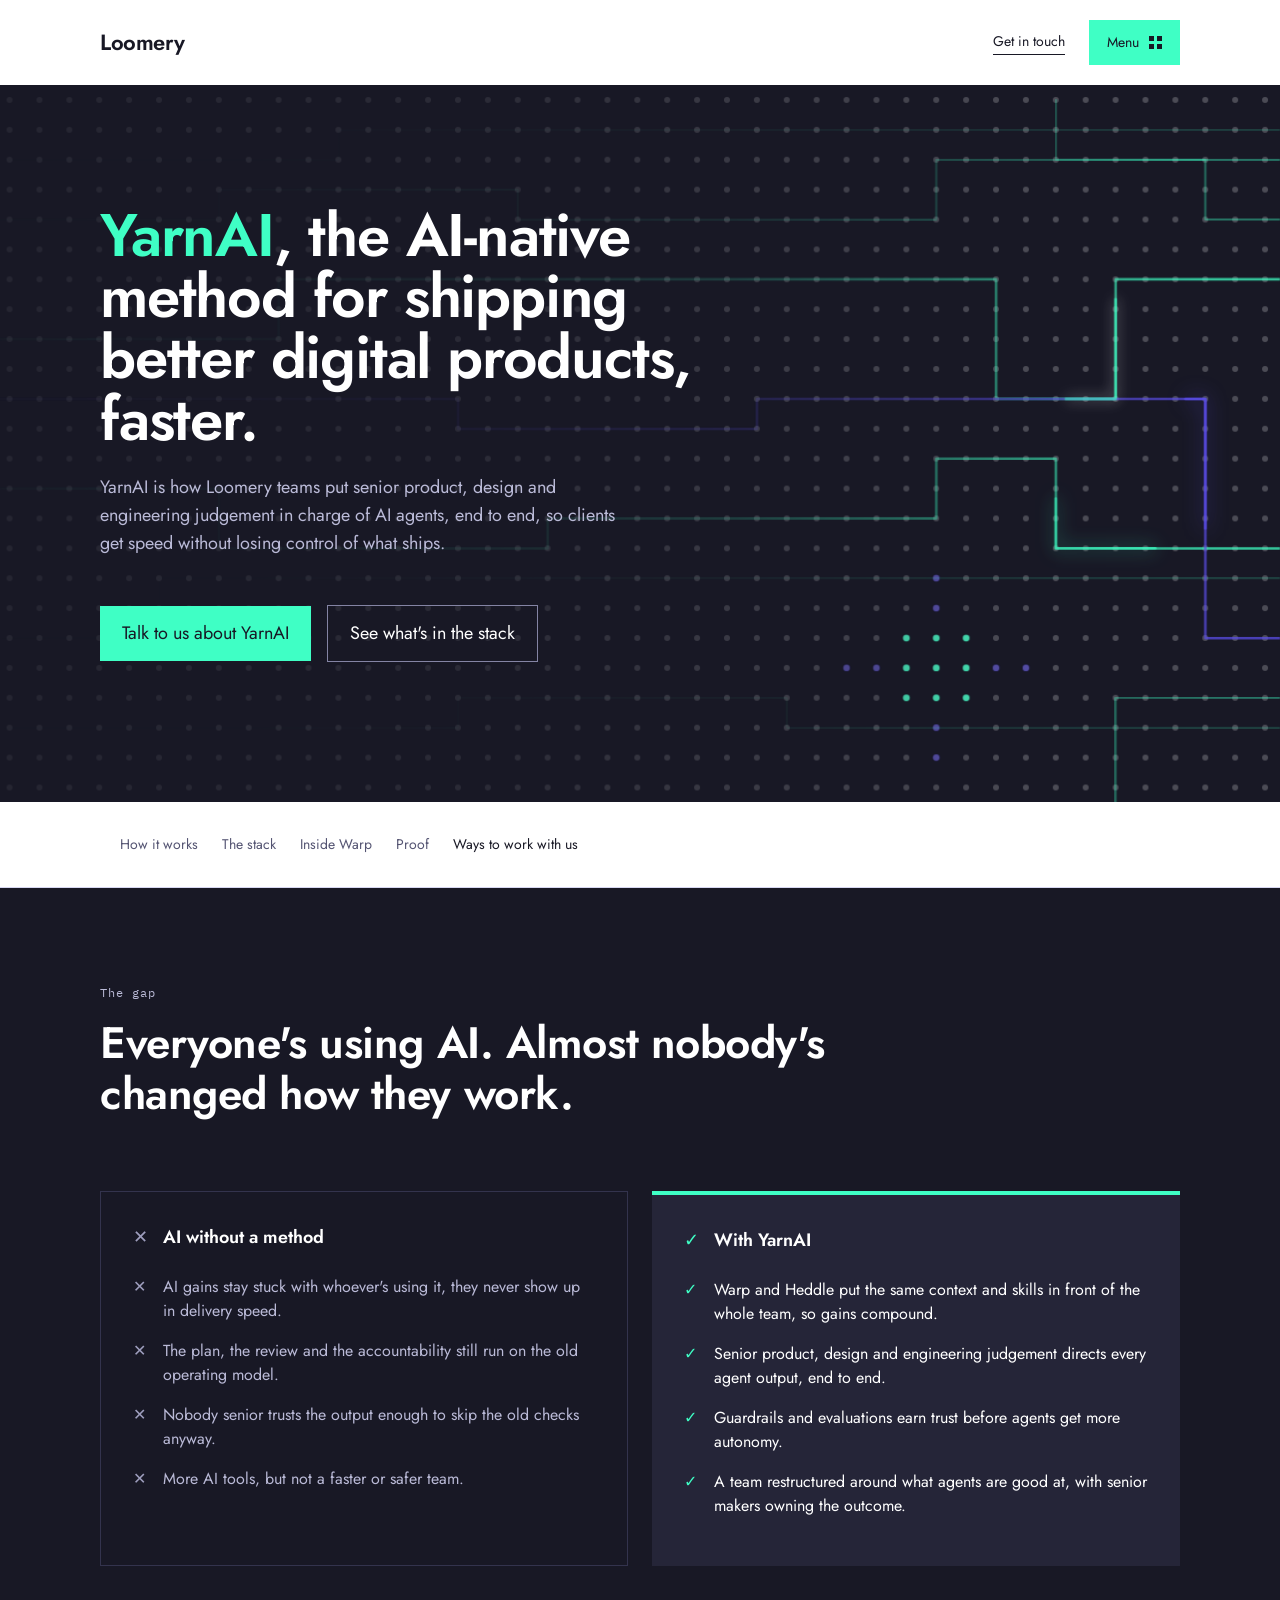
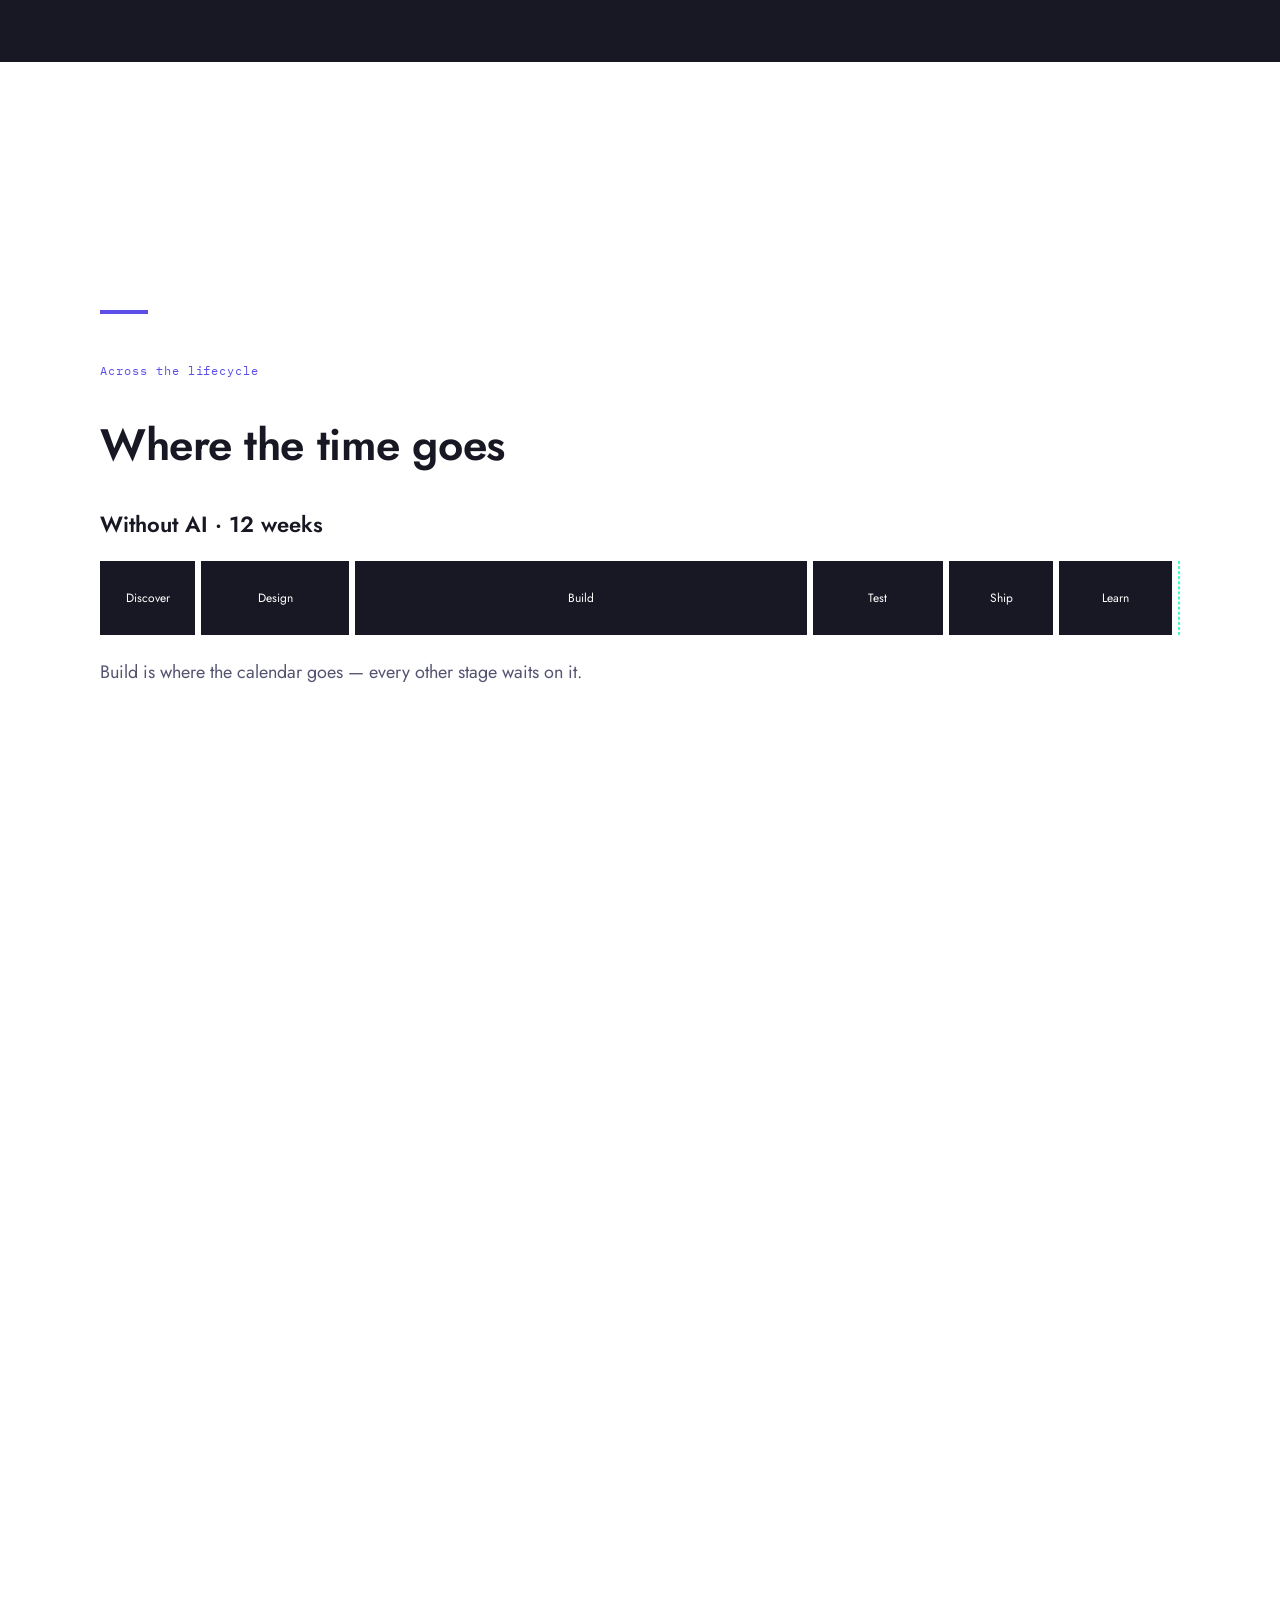
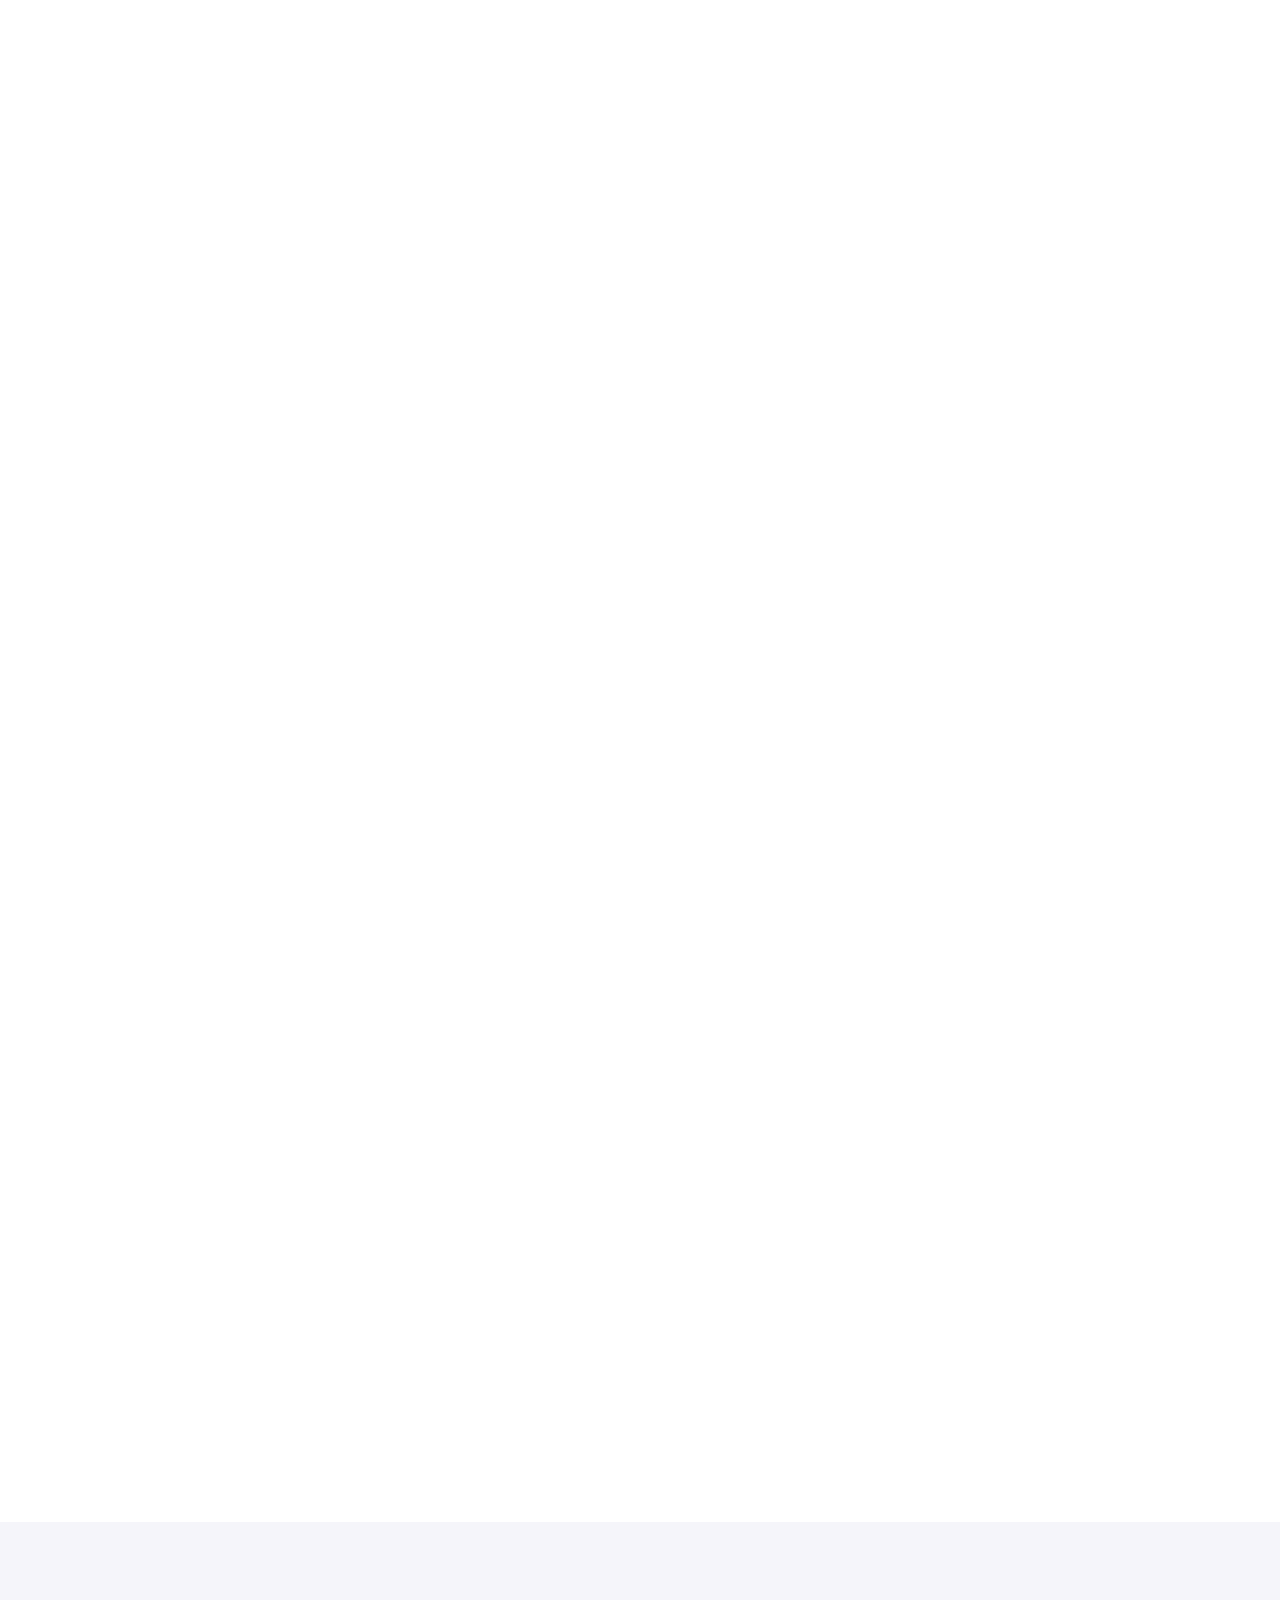
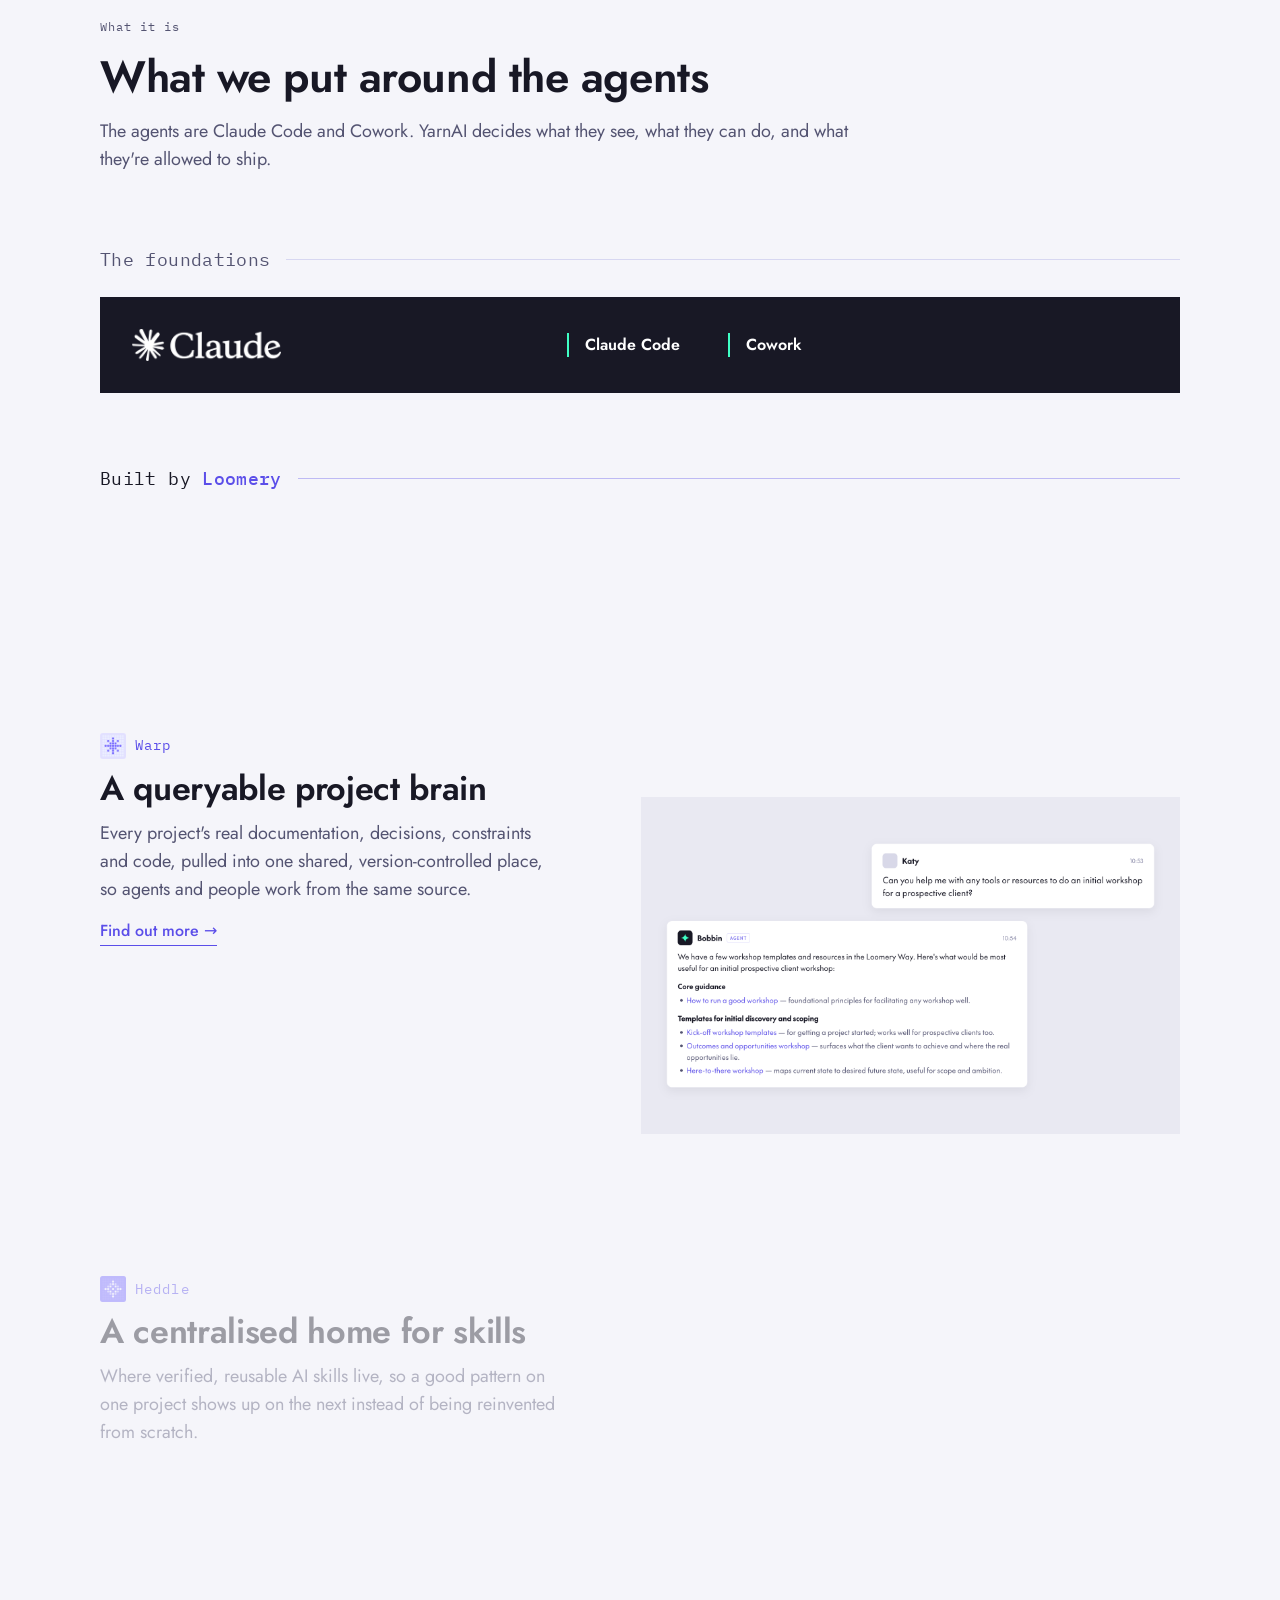
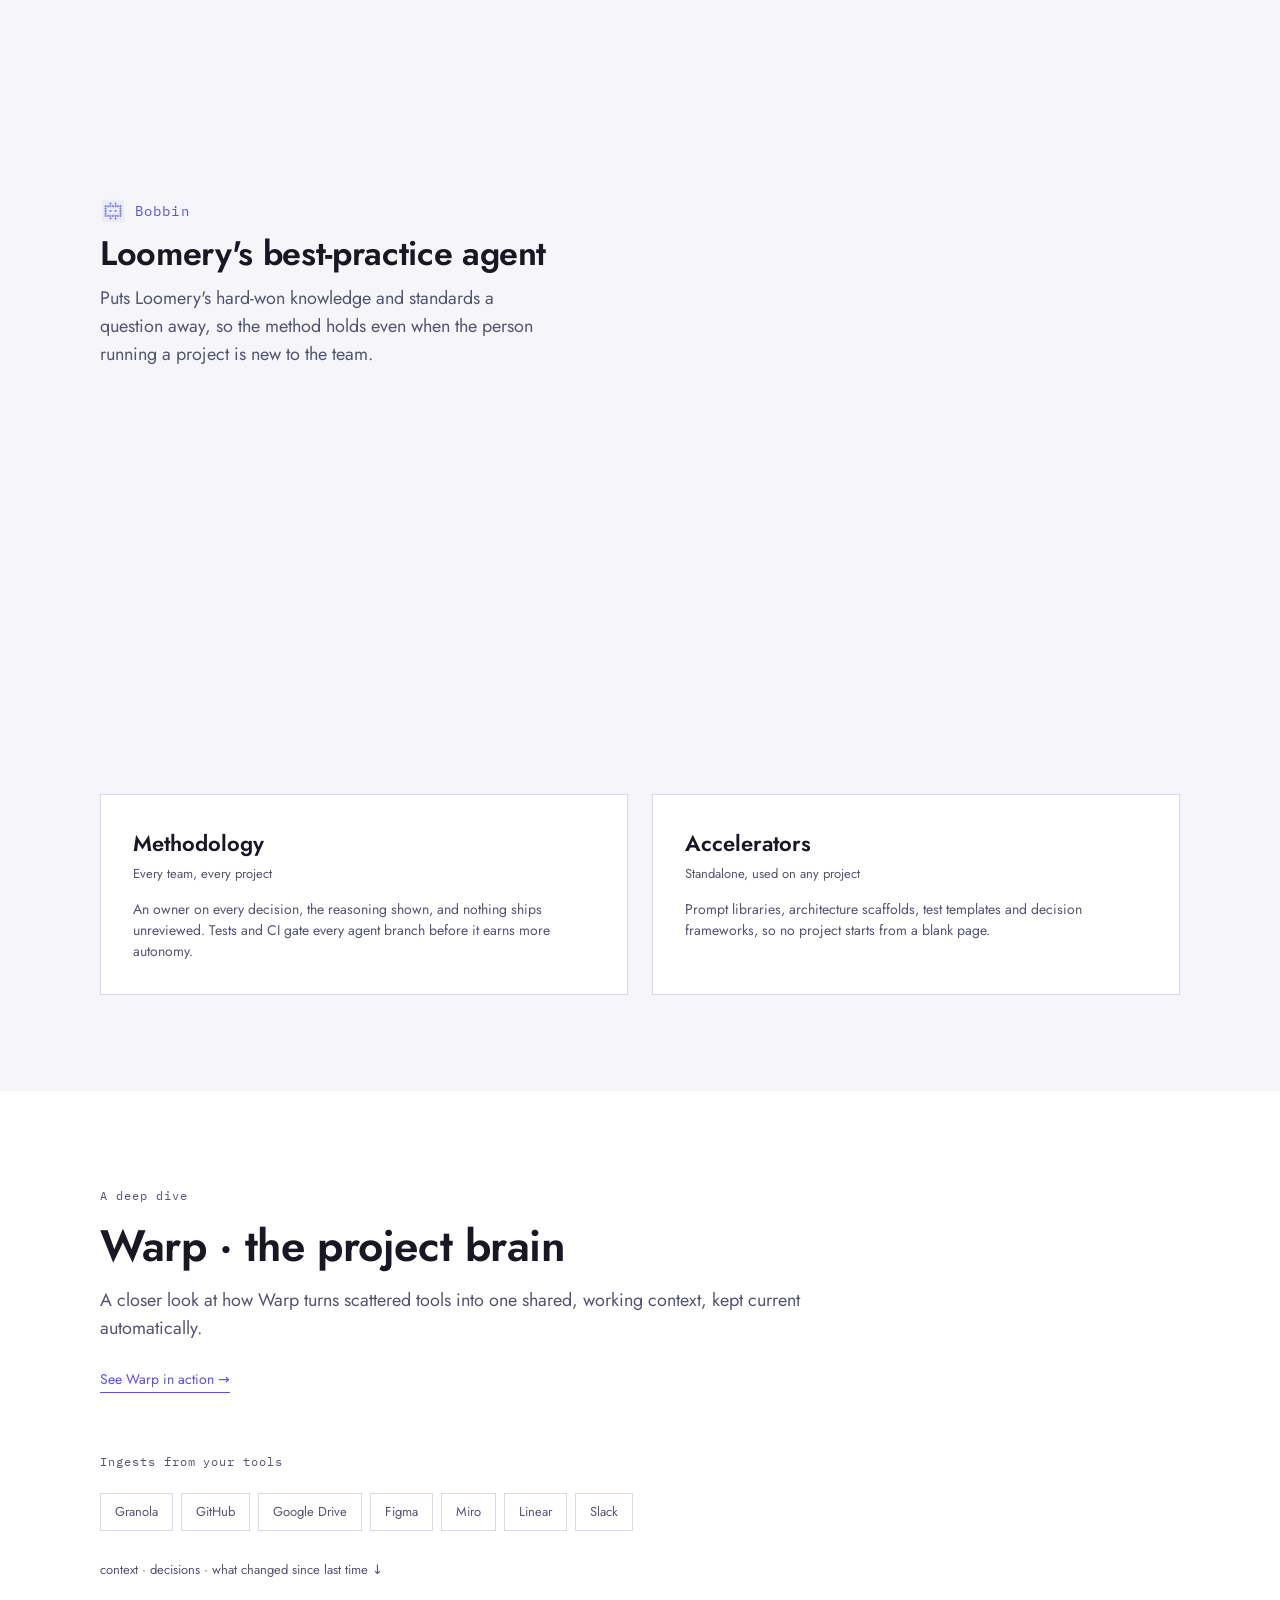
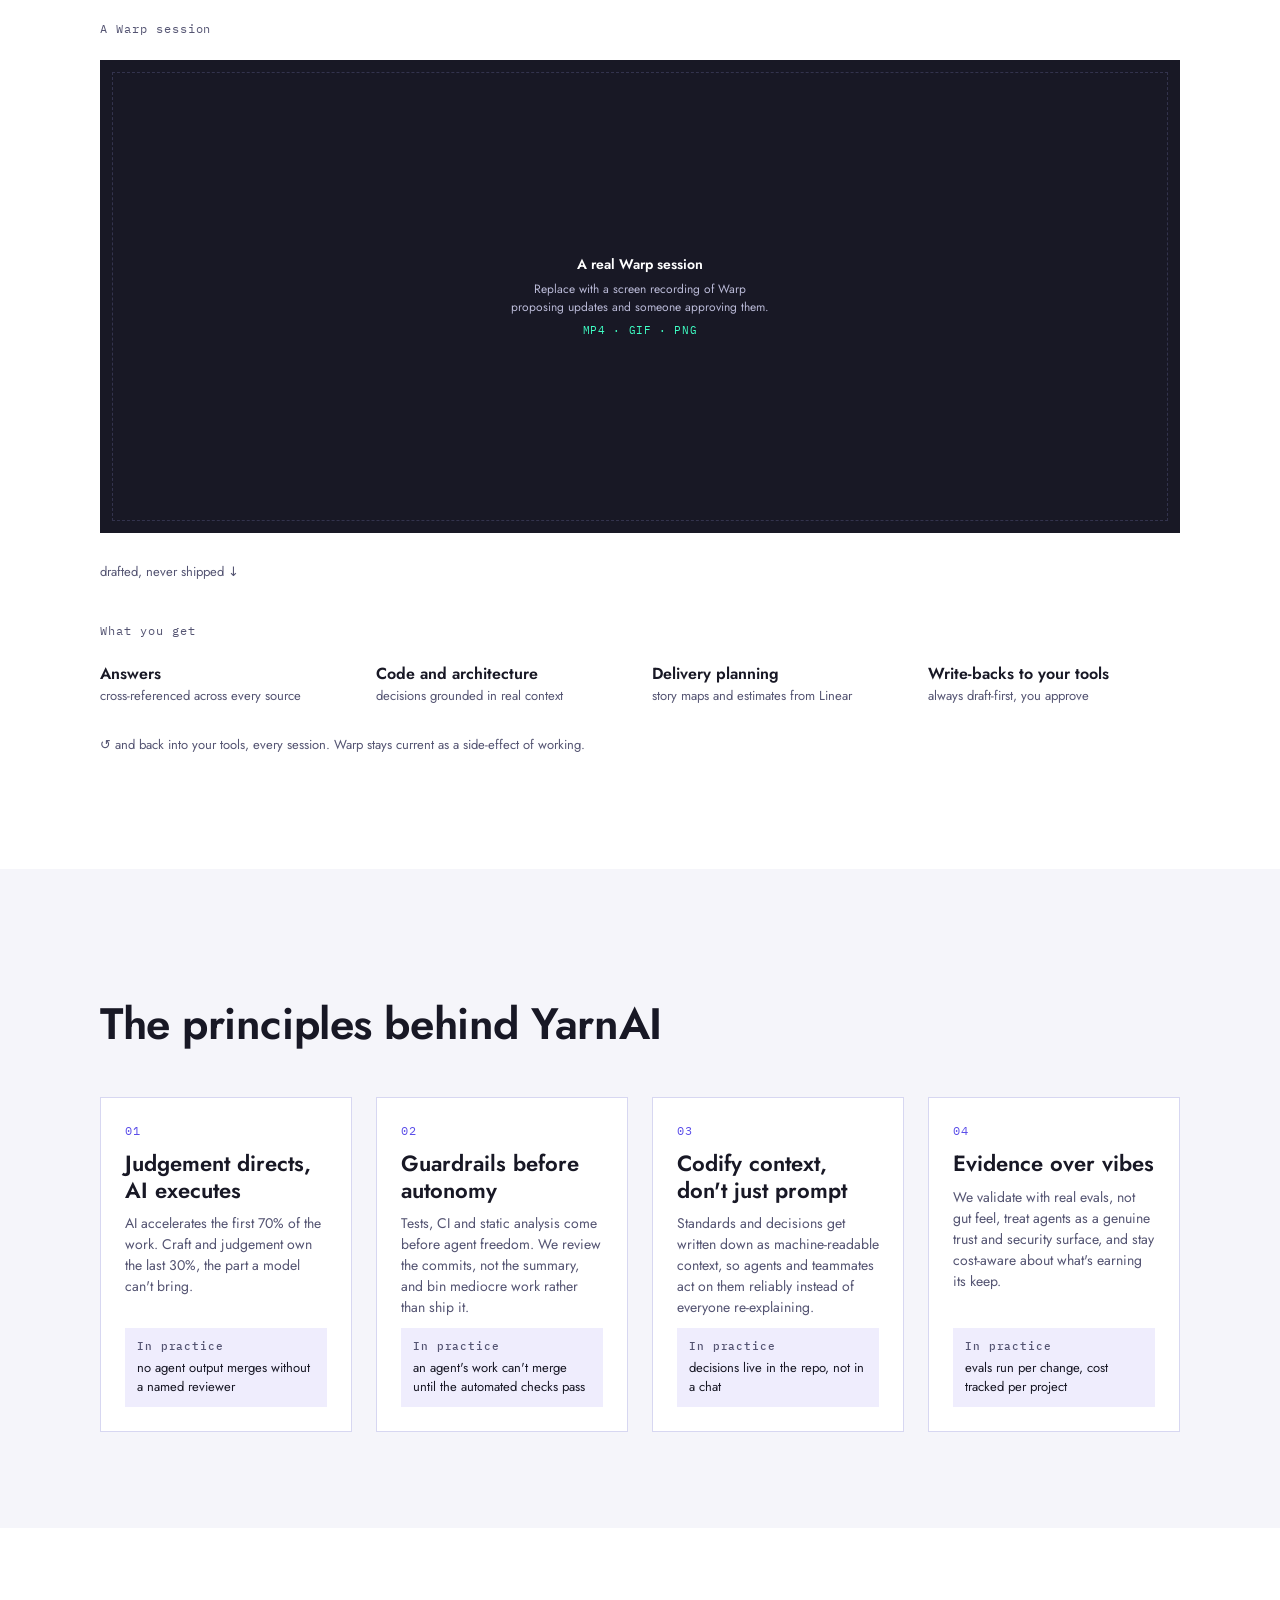
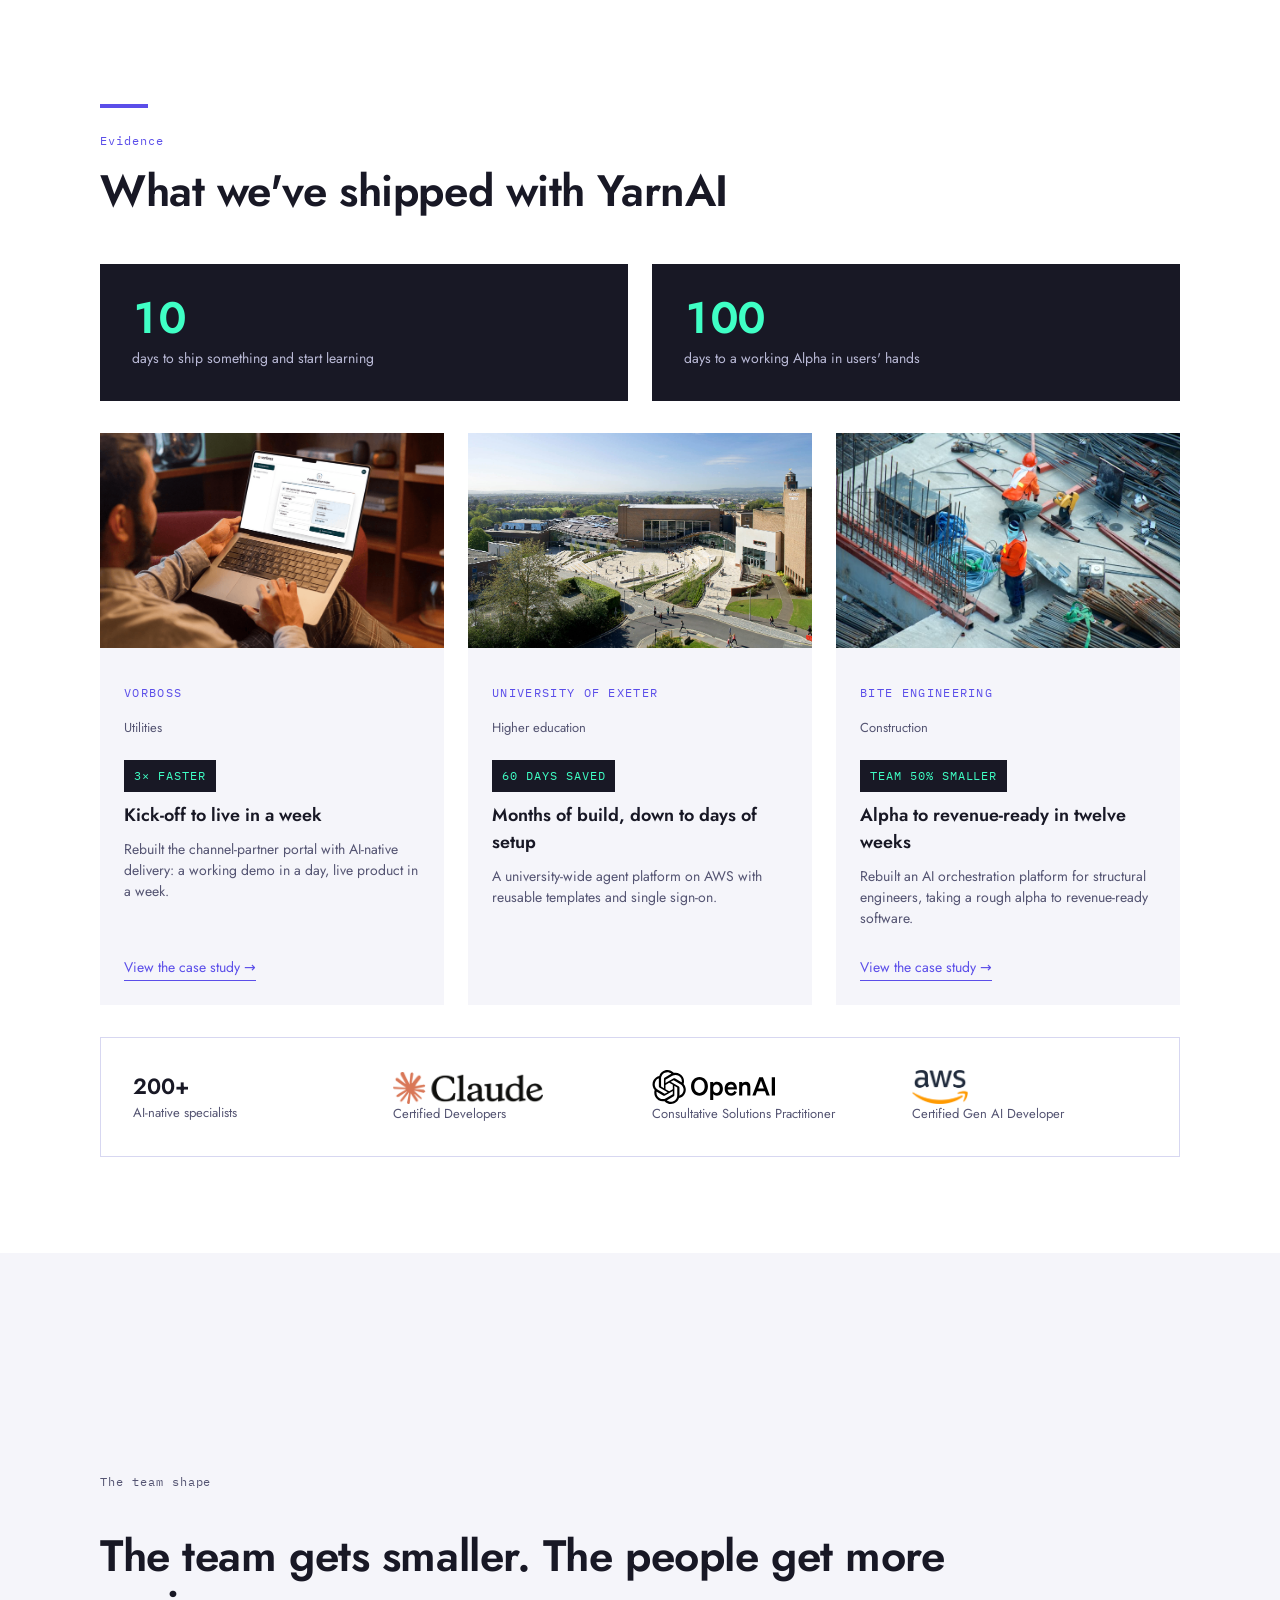
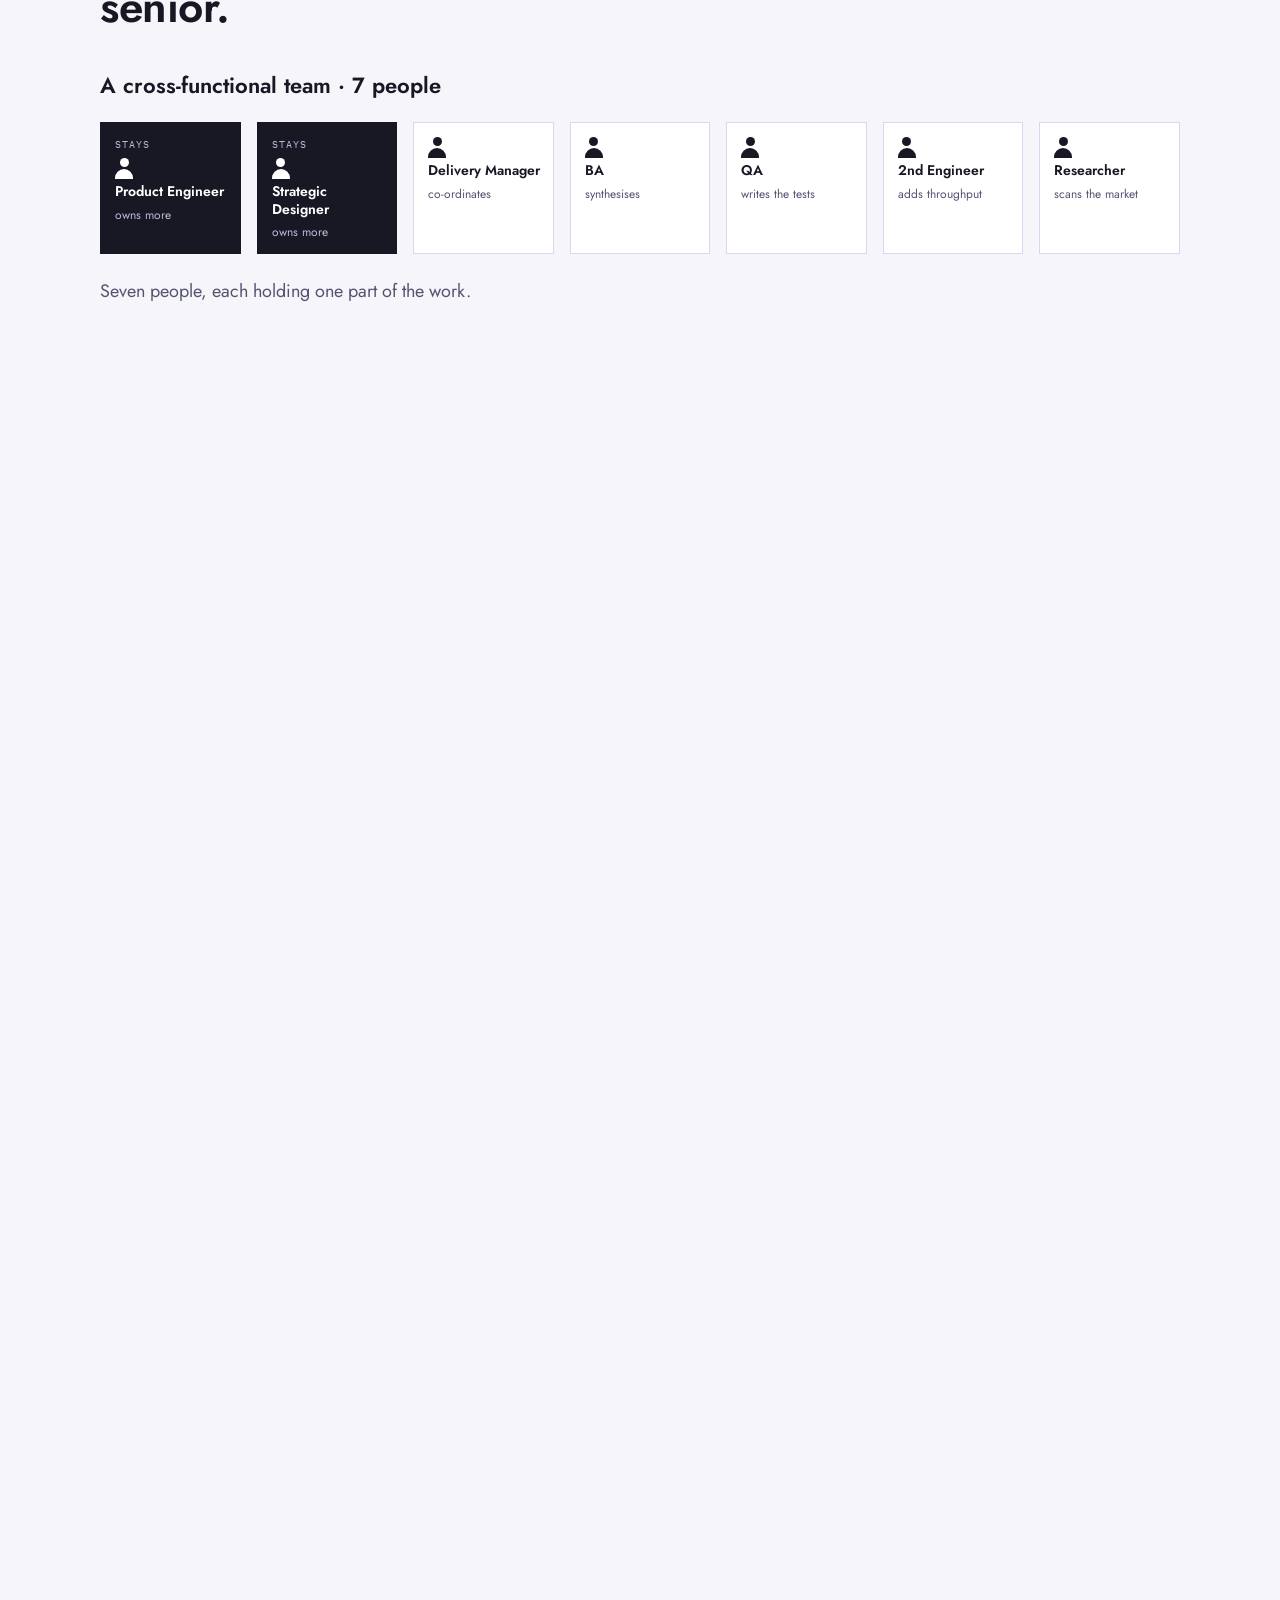
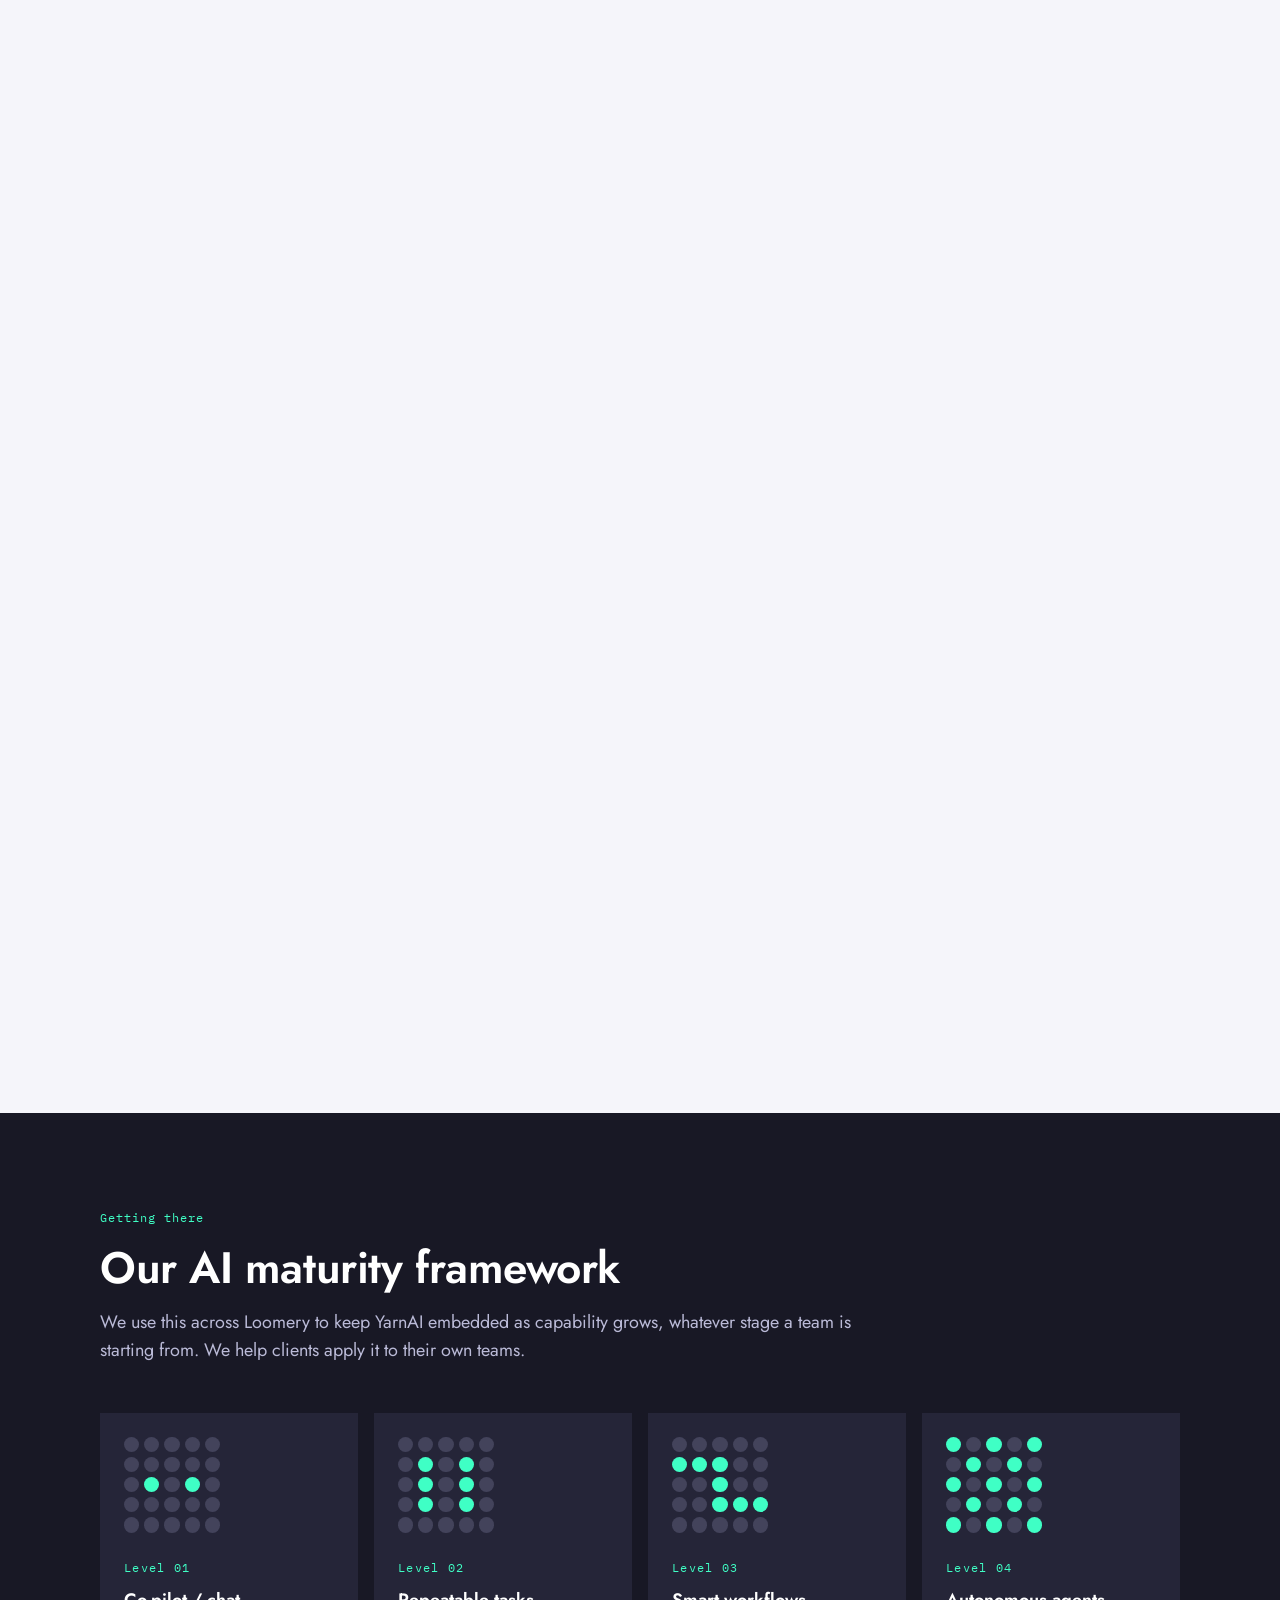
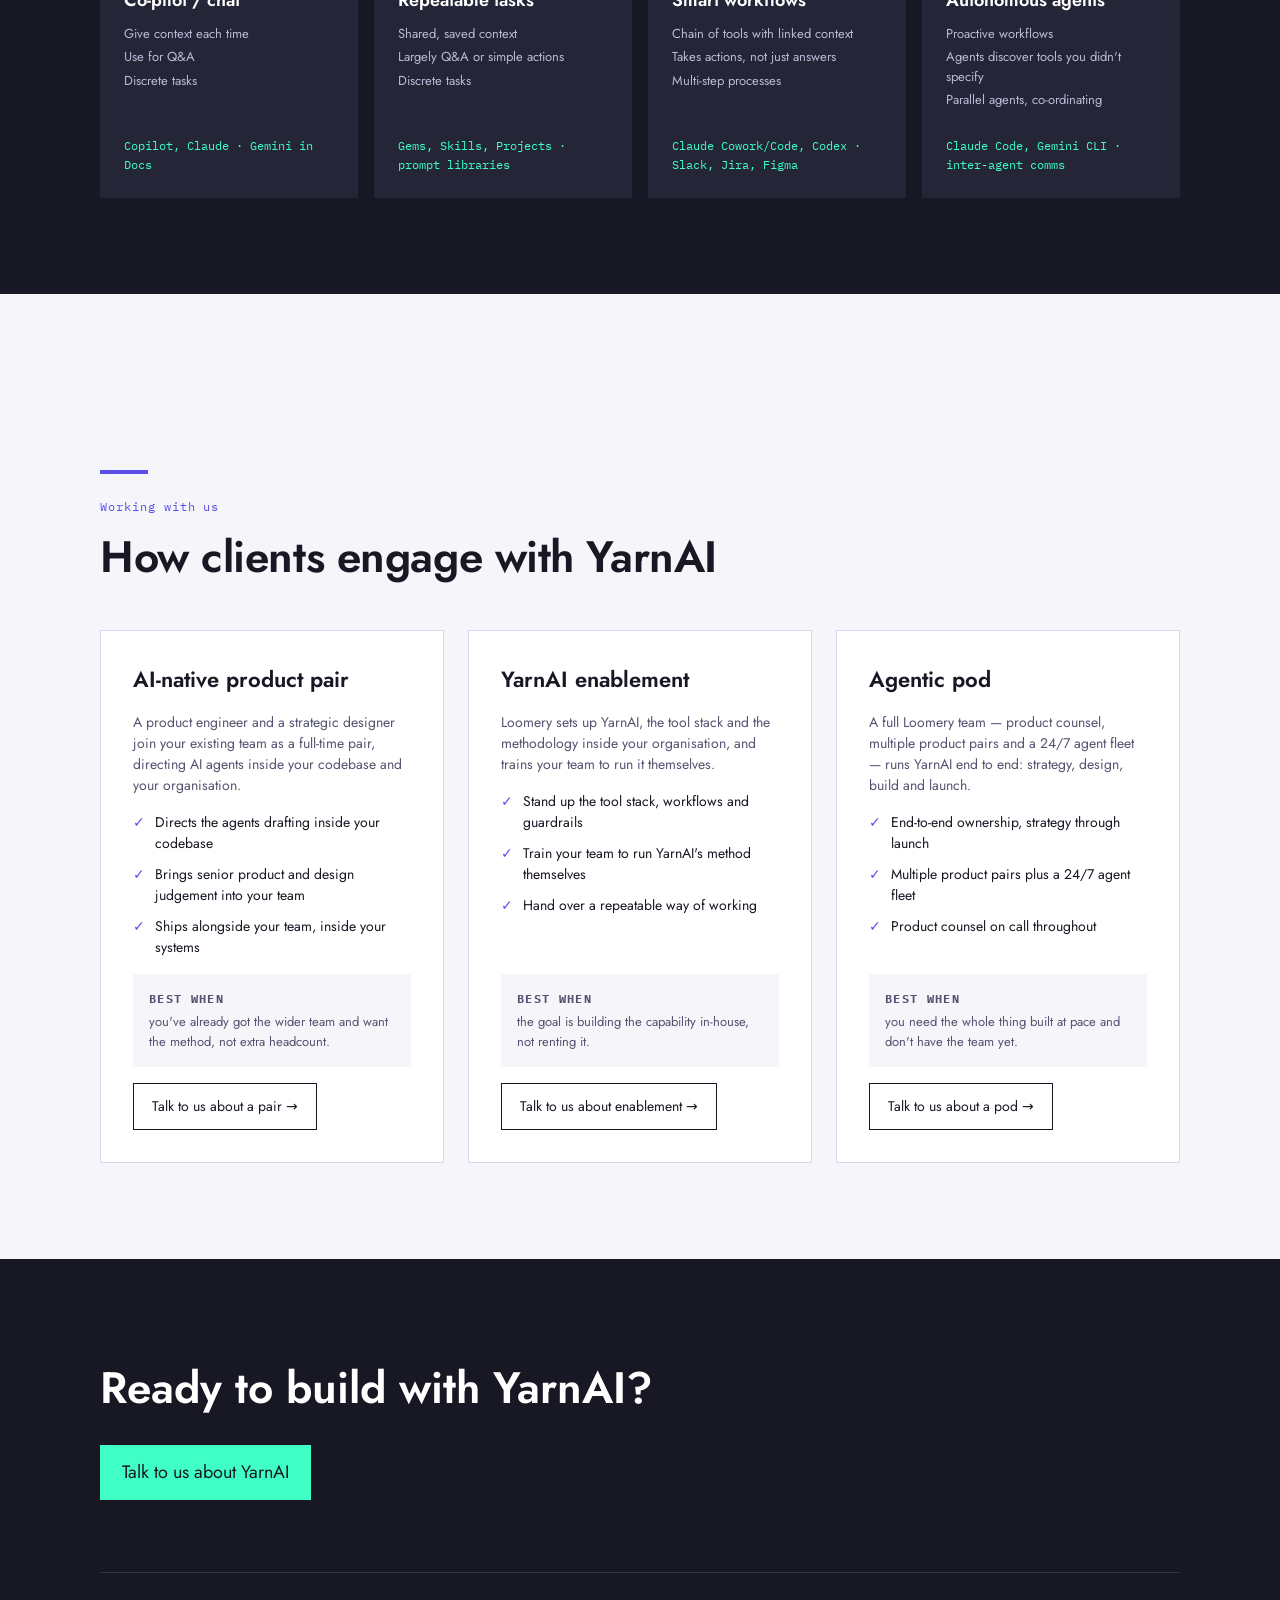
==== index.html @ 70930209 "Rebuild the Warp mockup as the project brain The file listing showed storage, not querying — so it c" ====
<!doctype html>
<html lang="en-GB">
<head>
<meta charset="utf-8">
<meta name="viewport" content="width=device-width, initial-scale=1">
<title>YarnAI — Loomery's AI-native method</title>
<meta name="description" content="YarnAI is how Loomery puts senior product, design and engineering judgement in charge of AI agents, end to end.">
<link rel="preconnect" href="https://cdn.prod.website-files.com" crossorigin>
<link rel="preconnect" href="https://fonts.googleapis.com">
<link rel="preconnect" href="https://fonts.gstatic.com" crossorigin>
<link href="https://fonts.googleapis.com/css2?family=Jost:wght@400;500;600&family=IBM+Plex+Mono:wght@400;500&display=swap" rel="stylesheet">
<link rel="stylesheet" href="styles.css">
</head>
<body>

<!-- ========================= NAV ========================= -->
<header class="nav">
  <a class="nav__mark" href="/">Loomery</a>
  <div class="nav__right">
    <a class="nav__link" href="/get-in-touch">Get in touch</a>
    <button class="nav__menu" type="button">Menu <span class="nav__dots"><i></i><i></i><i></i><i></i></span></button>
  </div>
</header>

<!-- ========================= HERO ========================= -->
<section class="hero">
  <div class="hero__grid" aria-hidden="true">
    <svg class="hero__weave" viewBox="0 0 1440 720" preserveAspectRatio="xMaxYMid slice">
      <defs>
        <!-- the field: a dot lattice, the same language as the product marks -->
        <pattern id="dots" width="30" height="30" patternUnits="userSpaceOnUse">
          <circle cx="15" cy="15" r="3" fill="#ffffff"/>
        </pattern>
        <linearGradient id="fadeDots" x1="0" y1="0" x2="1" y2="0">
          <stop offset="0.00" stop-color="#3a3a3a"/>
          <stop offset="0.44" stop-color="#5c5c5c"/>
          <stop offset="0.84" stop-color="#ffffff"/>
        </linearGradient>
        <mask id="dotMask"><rect width="1440" height="720" fill="url(#fadeDots)"/></mask>

        <!-- the yarn starts behind the copy at zero and reaches full by the
             right edge. Eased, not linear: a straight ramp would already be
             at 60% where the headline ends. -->
        <linearGradient id="fadeYarn" x1="0" y1="0" x2="1" y2="0">
          <stop offset="0.00" stop-color="#000000"/>
          <stop offset="0.30" stop-color="#0a0a0a"/>
          <stop offset="0.48" stop-color="#1c1c1c"/>
          <stop offset="0.62" stop-color="#3a3a3a"/>
          <stop offset="0.74" stop-color="#7a7a7a"/>
          <stop offset="0.85" stop-color="#c4c4c4"/>
          <stop offset="0.95" stop-color="#ffffff"/>
        </linearGradient>
        <mask id="yarnMask"><rect width="1440" height="720" fill="url(#fadeYarn)"/></mask>
      </defs>

      <rect width="1440" height="720" fill="url(#dots)" mask="url(#dotMask)" opacity="0.22"/>

      <!-- lattice-aligned sparkles: lit dots in the same grid -->
      <g class="weave-sparks" mask="url(#dotMask)">
        <g class="spark" style="--sd:1.5s"><circle class="sp" cx="1095" cy="495" r="3.4"/><circle class="sp" cx="1095" cy="525" r="3.4"/><circle class="sp sp--core" cx="1065" cy="555" r="3.4"/><circle class="sp sp--core" cx="1095" cy="555" r="3.4"/><circle class="sp sp--core" cx="1125" cy="555" r="3.4"/><circle class="sp" cx="1005" cy="585" r="3.4"/><circle class="sp" cx="1035" cy="585" r="3.4"/><circle class="sp sp--core" cx="1065" cy="585" r="3.4"/><circle class="sp sp--core" cx="1095" cy="585" r="3.4"/><circle class="sp sp--core" cx="1125" cy="585" r="3.4"/><circle class="sp" cx="1155" cy="585" r="3.4"/><circle class="sp" cx="1185" cy="585" r="3.4"/><circle class="sp sp--core" cx="1065" cy="615" r="3.4"/><circle class="sp sp--core" cx="1095" cy="615" r="3.4"/><circle class="sp sp--core" cx="1125" cy="615" r="3.4"/><circle class="sp" cx="1095" cy="645" r="3.4"/><circle class="sp" cx="1095" cy="675" r="3.4"/></g>
      </g>

      <!-- the yarn is lit dots on the same 30px lattice as the Bobbin mark;
           the mask decides where it is visible -->
      <g class="weave-traces" mask="url(#yarnMask)" fill="none" stroke-linejoin="round" stroke-linecap="round">
        <path class="tr tr--ghost" d="M 105 75 H 495 V 45 H 1455"/>
        <path class="tr tr--ghost" d="M 105 555 H 315 V 495 H 1455"/>
        <path class="tr tr--ghost" d="M 105 645 H 615 V 615 H 945 V 645 H 1455"/>
        <path class="tr tr--dim"   d="M 105 135 H 375 V 105 H 675 V 135 H 1095 V 75 H 1455"/>
        <path class="tr tr--dim"   d="M 1215 15 V 75 H 1365 V 135 H 1455"/>
        <path class="tr tr--dim"   d="M 1275 735 V 615 H 1455"/>

        <path class="tr tr--live"   id="trA" d="M 105 255 H 435 V 195 H 1155 V 315 H 1275 V 195 H 1455"/>
        <path class="tr tr--live"   id="trB" d="M 105 405 H 375 V 465 H 705 V 435 H 1095 V 375 H 1215 V 465 H 1455"/>
        <path class="tr tr--accent" id="trC" d="M 105 315 H 615 V 345 H 915 V 315 H 1365 V 555 H 1455"/>
      </g>

      <!-- signal: a cluster of three brighter dots travelling the same route -->
      <g class="weave-pulses" mask="url(#yarnMask)" fill="none" stroke-linejoin="round" stroke-linecap="round">
        <use class="pulse pulse--1" href="#trA"/>
        <use class="pulse pulse--2" href="#trB"/>
        <use class="pulse pulse--3" href="#trC"/>
      </g>

    </svg>
  </div>
  <div class="hero__inner">
    <h1 class="hero__title reveal"><em>YarnAI</em>, the AI-native method for shipping better digital products, faster.</h1>
    <p class="hero__sub reveal" data-d="1">YarnAI is how Loomery teams put senior product, design and engineering judgement in charge of AI agents, end to end, so clients get speed without losing control of what ships.</p>
    <div class="hero__ctas reveal" data-d="2">
      <a class="btn btn--primary" href="/get-in-touch">Talk to us about YarnAI</a>
      <a class="btn btn--ghost-dark" href="#stack">See what's in the stack</a>
    </div>
  </div>
</section>

<!-- ========================= SUB-NAV ========================= -->
<nav class="subnav" aria-label="On this page">
  <div class="subnav__inner">
    <a class="subnav__link" href="#lifecycle">How it works</a>
    <a class="subnav__link" href="#stack">The stack</a>
    <a class="subnav__link" href="#warp">Inside Warp</a>
    <a class="subnav__link" href="#evidence">Proof</a>
    <a class="subnav__link" href="#engage">Ways to work with us</a>
  </div>
</nav>

<!-- ========================= THE GAP ========================= -->
<section class="section section--inverse" id="gap">
  <div class="wrap">
    <p class="eyebrow eyebrow--inverse reveal">The gap</p>
    <h2 class="section-title reveal" data-d="1">Everyone's using AI. Almost nobody's changed how they work.</h2>
    <div class="gap-cols">
      <div class="gap-card reveal" data-d="2">
        <div class="gap-card__head"><span class="gap-mark gap-mark--bad">✕</span> AI without a method</div>
        <div class="gap-item"><span class="gap-mark gap-mark--bad">✕</span> AI gains stay stuck with whoever's using it, they never show up in delivery speed.</div>
        <div class="gap-item"><span class="gap-mark gap-mark--bad">✕</span> The plan, the review and the accountability still run on the old operating model.</div>
        <div class="gap-item"><span class="gap-mark gap-mark--bad">✕</span> Nobody senior trusts the output enough to skip the old checks anyway.</div>
        <div class="gap-item"><span class="gap-mark gap-mark--bad">✕</span> More AI tools, but not a faster or safer team.</div>
      </div>
      <div class="gap-card gap-card--good reveal" data-d="3">
        <div class="gap-card__head"><span class="gap-mark gap-mark--good">✓</span> With YarnAI</div>
        <div class="gap-item"><span class="gap-mark gap-mark--good">✓</span> Warp and Heddle put the same context and skills in front of the whole team, so gains compound.</div>
        <div class="gap-item"><span class="gap-mark gap-mark--good">✓</span> Senior product, design and engineering judgement directs every agent output, end to end.</div>
        <div class="gap-item"><span class="gap-mark gap-mark--good">✓</span> Guardrails and evaluations earn trust before agents get more autonomy.</div>
        <div class="gap-item"><span class="gap-mark gap-mark--good">✓</span> A team restructured around what agents are good at, with senior makers owning the outcome.</div>
      </div>
    </div>
  </div>
</section>

<!-- ========================= WHERE THE TIME GOES ========================= -->
<section class="section section--ranked section--scrub" id="lifecycle">
  <div class="vscroll lc" id="cycle" data-state="before">
    <div class="vscroll__sticky">
      <div class="wrap">
        <div class="rank-rule reveal"></div>
        <p class="eyebrow eyebrow--ranked reveal">Across the lifecycle</p>
        <h2 class="section-title reveal" data-d="1">Where the time goes</h2>
        <p class="vscroll__label" id="cycleLabel">Without AI · 12 weeks</p>
              <div class="lbar">
                  <div class="lb" style="--a:8.87%;--b:6.61%;--ai:0.3"><span class="lb__l">Discover</span><span class="lb__a"></span></div>
                  <div class="lb" style="--a:13.71%;--b:7.26%;--ai:0.5"><span class="lb__l">Design</span><span class="lb__a"></span></div>
                  <div class="lb" style="--a:41.94%;--b:11.29%;--ai:0.62"><span class="lb__l">Build</span><span class="lb__a"></span></div>
                  <div class="lb" style="--a:12.1%;--b:8.47%;--ai:0.34"><span class="lb__l">Test</span><span class="lb__a"></span></div>
                  <div class="lb" style="--a:9.68%;--b:7.74%;--ai:0.24"><span class="lb__l">Ship</span><span class="lb__a"></span></div>
                  <div class="lb" style="--a:10.48%;--b:8.06%;--ai:0.28"><span class="lb__l">Learn</span><span class="lb__a"></span></div>
                <div class="lb lb--gain" style="--a:0%;--b:46.69%"><span class="lb__l">6 weeks reclaimed</span></div>
              </div>
        <p class="vscroll__note" id="cycleCap">Build is where the calendar goes — every other stage waits on it.</p>
      </div>
    </div>
    <div class="vscroll__track" aria-hidden="true"></div>
  </div>
</section>

<!-- ========================= THE STACK ========================= -->
<section class="section section--sunk" id="stack">
  <div class="wrap">
    <p class="eyebrow reveal">What it is</p>
    <h2 class="section-title reveal" data-d="1">What we put around the agents</h2>
    <p class="lead reveal" data-d="2">The agents are Claude Code and Cowork. YarnAI decides what they see, what they can do, and what they're allowed to ship.</p>

    <div class="stack-divider reveal">
      <span class="stack-divider__label">The foundations</span>
      <span class="stack-divider__rule"></span>
    </div>
    <div class="agents reveal">
      <div class="agents__brand">
        <span class="agents__plate"><img src="images/logo-claude.png" alt="Claude" width="1280" height="275"></span>
      </div>
      <div class="agents__list">
        <div class="agent">
          <span class="agent__name">Claude Code</span>
        </div>
        <div class="agent">
          <span class="agent__name">Cowork</span>
        </div>
      </div>
    </div>

    <div class="stack-divider stack-divider--ours reveal">
      <span class="stack-divider__label">Built by <b>Loomery</b></span>
      <span class="stack-divider__rule"></span>
    </div>
    <div class="pscroll" id="pscroll" data-product="warp">
      <div class="pscroll__steps">
        <article class="pstep" data-product="warp" data-first>
          <p class="pstep__name"><img class="pstep__mark" src="images/logo-warp.png" alt="" width="26" height="26">Warp</p>
          <h3 class="pstep__title">A queryable project brain</h3>
          <p class="pstep__desc">Every project's real documentation, decisions, constraints and code, pulled into one shared, version-controlled place, so agents and people work from the same source.</p>
          <a class="pstep__more" href="#warp">Find out more <span aria-hidden="true">&rarr;</span></a>
        </article>
        <article class="pstep" data-product="heddle">
          <p class="pstep__name"><img class="pstep__mark" src="images/logo-heddle.png" alt="" width="26" height="26">Heddle</p>
          <h3 class="pstep__title">A centralised home for skills</h3>
          <p class="pstep__desc">Where verified, reusable AI skills live, so a good pattern on one project shows up on the next instead of being reinvented from scratch.</p>
        </article>
        <article class="pstep" data-product="bobbin">
          <p class="pstep__name"><img class="pstep__mark" src="images/logo-bobbin.png" alt="" width="26" height="26">Bobbin</p>
          <h3 class="pstep__title">Loomery's best-practice agent</h3>
          <p class="pstep__desc">Puts Loomery's hard-won knowledge and standards a question away, so the method holds even when the person running a project is new to the team.</p>
        </article>
      </div>
      <div class="pscroll__stage">
        <div class="pscroll__sticky">
          <div class="pscroll__frame">
        <div class="ppane" data-product="warp" data-on>
          <div class="media" data-media="warp">
            <img src="images/product-warp.png" alt="Warp: meetings, client context, product and design all feeding one project brain, with someone asking it what concerns came up in a design review" loading="lazy" width="1600" height="1000">
          </div>
        </div>
        <div class="ppane" data-product="heddle">
          <div class="media" data-media="heddle">
            <img src="images/product-heddle.png" alt="Heddle: the skill library, showing a competitor-research skill and its files" loading="lazy" width="1600" height="1000">
          </div>
        </div>
        <div class="ppane" data-product="bobbin">
          <div class="media" data-media="bobbin">
            <img src="images/product-bobbin.png" alt="Bobbin answering a question about running a client workshop, with links to the method" loading="lazy" width="1600" height="1000">
          </div>
        </div>
          </div>
        </div>
      </div>
    </div>

    <div class="stack-divider reveal">
      <span class="stack-divider__label">Alongside the core</span>
      <span class="stack-divider__rule"></span>
    </div>
    <div class="stack-pair">
      <div class="scard reveal">
        <h3 class="scard__title">Methodology</h3>
        <p class="scard__sub">Every team, every project</p>
        <p class="scard__desc">An owner on every decision, the reasoning shown, and nothing ships unreviewed. Tests and CI gate every agent branch before it earns more autonomy.</p>
      </div>
      <div class="scard reveal" data-d="1">
        <h3 class="scard__title">Accelerators</h3>
        <p class="scard__sub">Standalone, used on any project</p>
        <p class="scard__desc">Prompt libraries, architecture scaffolds, test templates and decision frameworks, so no project starts from a blank page.</p>
      </div>
    </div>
  </div>
</section>

<!-- ========================= WARP DEEP DIVE ========================= -->
<section class="section" id="warp">
  <div class="wrap">
    <p class="eyebrow reveal">A deep dive</p>
    <h2 class="section-title reveal" data-d="1">Warp · the project brain</h2>
    <p class="lead reveal" data-d="2">A closer look at how Warp turns scattered tools into one shared, working context, kept current automatically.</p>
    <p style="margin-top:var(--s-4)"><a class="text-link" href="#">See Warp in action →</a></p>

    <div class="cycle">
      <p class="cycle__label reveal">Ingests from your tools</p>
      <div class="chips reveal" data-d="1">
        <span class="chip">Granola</span><span class="chip">GitHub</span><span class="chip">Google Drive</span>
        <span class="chip">Figma</span><span class="chip">Miro</span><span class="chip">Linear</span><span class="chip">Slack</span>
      </div>
      <p class="cycle__connector reveal">context · decisions · what changed since last time ↓</p>

      <p class="cycle__label reveal">A Warp session</p>
      <div class="media media--wide reveal" data-media="warp-session" data-d="1">
        <div class="media__placeholder"><b>A real Warp session</b><span>Replace with a screen recording of Warp proposing updates and someone approving them.</span><em>MP4 · GIF · PNG</em></div>
      </div>
      <p class="cycle__connector reveal">drafted, never shipped ↓</p>

      <p class="cycle__label reveal">What you get</p>
      <div class="outputs">
        <div class="reveal"><div class="output__name">Answers</div><div class="output__note">cross-referenced across every source</div></div>
        <div class="reveal" data-d="1"><div class="output__name">Code and architecture</div><div class="output__note">decisions grounded in real context</div></div>
        <div class="reveal" data-d="2"><div class="output__name">Delivery planning</div><div class="output__note">story maps and estimates from Linear</div></div>
        <div class="reveal" data-d="3"><div class="output__name">Write-backs to your tools</div><div class="output__note">always draft-first, you approve</div></div>
      </div>
      <p class="cycle__connector reveal">↺ and back into your tools, every session. Warp stays current as a side-effect of working.</p>
    </div>
  </div>
</section>

<!-- ========================= PRINCIPLES ========================= -->
<section class="section section--sunk" id="principles">
  <div class="wrap">
    <p class="eyebrow reveal">Principles</p>
    <h2 class="section-title reveal" data-d="1">The principles behind YarnAI</h2>
    <div class="prin-grid">
      <article class="prin reveal">
        <span class="prin__n">01</span>
        <h3 class="prin__title">Judgement directs, AI executes</h3>
        <p class="prin__body">AI accelerates the first 70% of the work. Craft and judgement own the last 30%, the part a model can't bring.</p>
        <p class="prin__practice"><b>In practice</b>no agent output merges without a named reviewer</p>
      </article>
      <article class="prin reveal" data-d="1">
        <span class="prin__n">02</span>
        <h3 class="prin__title">Guardrails before autonomy</h3>
        <p class="prin__body">Tests, CI and static analysis come before agent freedom. We review the commits, not the summary, and bin mediocre work rather than ship it.</p>
        <p class="prin__practice"><b>In practice</b>an agent's work can't merge until the automated checks pass</p>
      </article>
      <article class="prin reveal" data-d="2">
        <span class="prin__n">03</span>
        <h3 class="prin__title">Codify context, don't just prompt</h3>
        <p class="prin__body">Standards and decisions get written down as machine-readable context, so agents and teammates act on them reliably instead of everyone re-explaining.</p>
        <p class="prin__practice"><b>In practice</b>decisions live in the repo, not in a chat</p>
      </article>
      <article class="prin reveal" data-d="3">
        <span class="prin__n">04</span>
        <h3 class="prin__title">Evidence over vibes</h3>
        <p class="prin__body">We validate with real evals, not gut feel, treat agents as a genuine trust and security surface, and stay cost-aware about what's earning its keep.</p>
        <p class="prin__practice"><b>In practice</b>evals run per change, cost tracked per project</p>
      </article>
    </div>
  </div>
</section>

<!-- ========================= EVIDENCE ========================= -->
<section class="section section--ranked" id="evidence">
  <div class="wrap">
    <div class="rank-rule reveal"></div>
    <p class="eyebrow eyebrow--ranked reveal">Evidence</p>
    <h2 class="section-title reveal" data-d="1">What we've shipped with YarnAI</h2>

    <div class="stats">
      <div class="stat reveal"><div class="stat__value" data-count-in data-to="10">0</div><div class="stat__label">days to ship something and start learning</div></div>
      <div class="stat reveal" data-d="1"><div class="stat__value" data-count-in data-to="100">0</div><div class="stat__label">days to a working Alpha in users' hands</div></div>
    </div>

    <div class="cases">
      <article class="case reveal">
        <div class="media" data-media="vorboss"><img src="images/case-vorboss.png" alt="Vorboss channel-partner portal, rebuilt with Loomery" loading="lazy" width="1600" height="1000"></div>
        <div class="case__body">
          <p class="case__client">Vorboss</p><p class="case__sector">Utilities</p>
          <span class="case__metric">3× faster</span>
          <h3 class="case__title">Kick-off to live in a week</h3>
          <p class="case__desc">Rebuilt the channel-partner portal with AI-native delivery: a working demo in a day, live product in a week.</p>
          <div class="case__link"><a class="text-link" href="https://www.loomery.com/vorboss">View the case study →</a></div>
        </div>
      </article>
      <article class="case reveal" data-d="1">
        <div class="media" data-media="exeter"><img src="images/case-exeter.jpg" alt="University of Exeter campus" loading="lazy" width="1600" height="1000"></div>
        <div class="case__body">
          <p class="case__client">University of Exeter</p><p class="case__sector">Higher education</p>
          <span class="case__metric">60 days saved</span>
          <h3 class="case__title">Months of build, down to days of setup</h3>
          <p class="case__desc">A university-wide agent platform on AWS with reusable templates and single sign-on.</p>
        </div>
      </article>
      <article class="case reveal" data-d="2">
        <div class="media" data-media="bite"><img src="images/case-bite.jpg" alt="Bite Engineering AI orchestration platform" loading="lazy" width="1600" height="1000"></div>
        <div class="case__body">
          <p class="case__client">Bite Engineering</p><p class="case__sector">Construction</p>
          <span class="case__metric">Team 50% smaller</span>
          <h3 class="case__title">Alpha to revenue-ready in twelve weeks</h3>
          <p class="case__desc">Rebuilt an AI orchestration platform for structural engineers, taking a rough alpha to revenue-ready software.</p>
          <div class="case__link"><a class="text-link" href="#">View the case study →</a></div>
        </div>
      </article>
    </div>

    <div class="creds reveal">
      <div><div class="cred__value">200+</div><div class="cred__label">AI-native specialists</div></div>
      <div><div class="cred__value cred__value--logo"><img src="images/logo-claude.png" alt="Claude" width="1280" height="275" loading="lazy"></div><div class="cred__label">Certified Developers</div></div>
      <div><div class="cred__value cred__value--logo"><img src="images/logo-openai.svg" alt="OpenAI" width="200" height="54" loading="lazy"></div><div class="cred__label">Consultative Solutions Practitioner</div></div>
      <div><div class="cred__value cred__value--logo"><img src="images/logo-aws.png" alt="AWS" width="960" height="575" loading="lazy"></div><div class="cred__label">Certified Gen AI Developer</div></div>
    </div>
  </div>
</section>

<!-- ========================= TEAM SHAPE ========================= -->
<section class="section section--sunk section--scrub" id="team">
  <div class="vscroll" id="tscroll" data-state="before">
    <div class="vscroll__sticky">
      <div class="wrap">
        <p class="eyebrow reveal">The team shape</p>
        <h2 class="section-title reveal" data-d="1">The team gets smaller. The people get more senior.</h2>
        <p class="vscroll__label" id="teamLabel">A cross-functional team · 7 people</p>
          <div class="tstage">
          <div class="trow">
          <div class="trole trole--stays"><span class="trole__tag">Stays</span><span class="trole__icon"><i></i><u></u></span><span class="trole__name">Product Engineer</span><span class="trole__note">owns more</span></div>
          <div class="trole trole--stays"><span class="trole__tag">Stays</span><span class="trole__icon"><i></i><u></u></span><span class="trole__name">Strategic Designer</span><span class="trole__note">owns more</span></div>
          <div class="trole trole--leaves"><span class="trole__icon"><i></i><u></u></span><span class="trole__name">Delivery Manager</span><span class="trole__note">co-ordinates</span></div>
          <div class="trole trole--leaves"><span class="trole__icon"><i></i><u></u></span><span class="trole__name">BA</span><span class="trole__note">synthesises</span></div>
          <div class="trole trole--leaves"><span class="trole__icon"><i></i><u></u></span><span class="trole__name">QA</span><span class="trole__note">writes the tests</span></div>
          <div class="trole trole--leaves"><span class="trole__icon"><i></i><u></u></span><span class="trole__name">2nd Engineer</span><span class="trole__note">adds throughput</span></div>
          <div class="trole trole--leaves"><span class="trole__icon"><i></i><u></u></span><span class="trole__name">Researcher</span><span class="trole__note">scans the market</span></div>
          <div class="trole trole--arrives trole--agents"><span class="trole__tag">Added</span><span class="trole__icon trole__icon--ai"><svg viewBox="0 0 12 12" aria-hidden="true"><path d="M6 0c.5 3.3 2.7 5.5 6 6-3.3.5-5.5 2.7-6 6-.5-3.3-2.7-5.5-6-6 3.3-.5 5.5-2.7 6-6Z"/></svg></span><span class="trole__name">Agent fleet · 24/7</span><span class="trole__note">drafts, never decides</span></div>
          <div class="trole trole--arrives trole--counsel"><span class="trole__tag">On call</span><span class="trole__icon"><i></i><u></u></span><span class="trole__name">Product counsel</span><span class="trole__note">specialist craft, on call</span></div>
          </div>
        </div>
        <p class="vscroll__note" id="teamNote">Seven people, each holding one part of the work.</p>
      </div>
    </div>
    <div class="vscroll__track" aria-hidden="true"></div>
  </div>
</section>

<!-- ========================= MATURITY ========================= -->
<section class="section section--inverse" id="maturity">
  <div class="wrap">
    <p class="eyebrow eyebrow--gain reveal">Getting there</p>
    <h2 class="section-title reveal" data-d="1">Our AI maturity framework</h2>
    <p class="lead lead--inverse reveal" data-d="2">We use this across Loomery to keep YarnAI embedded as capability grows, whatever stage a team is starting from. We help clients apply it to their own teams.</p>
    <div class="levels" id="levels">
      <div class="level" data-lvl="1"><div class="lvl__grid" role="img" aria-label="one exchange at a time"><i class="lvl__d" style="--dd:220ms"></i><i class="lvl__d" style="--dd:165ms"></i><i class="lvl__d" style="--dd:110ms"></i><i class="lvl__d" style="--dd:165ms"></i><i class="lvl__d" style="--dd:220ms"></i><i class="lvl__d" style="--dd:165ms"></i><i class="lvl__d" style="--dd:110ms"></i><i class="lvl__d" style="--dd:55ms"></i><i class="lvl__d" style="--dd:110ms"></i><i class="lvl__d" style="--dd:165ms"></i><i class="lvl__d" style="--dd:110ms"></i><i class="lvl__d lvl__d--on" style="--dd:55ms"></i><i class="lvl__d" style="--dd:0ms"></i><i class="lvl__d lvl__d--on" style="--dd:55ms"></i><i class="lvl__d" style="--dd:110ms"></i><i class="lvl__d" style="--dd:165ms"></i><i class="lvl__d" style="--dd:110ms"></i><i class="lvl__d" style="--dd:55ms"></i><i class="lvl__d" style="--dd:110ms"></i><i class="lvl__d" style="--dd:165ms"></i><i class="lvl__d" style="--dd:220ms"></i><i class="lvl__d" style="--dd:165ms"></i><i class="lvl__d" style="--dd:110ms"></i><i class="lvl__d" style="--dd:165ms"></i><i class="lvl__d" style="--dd:220ms"></i></div><span class="level__n">Level 01</span><span class="level__title">Co-pilot / chat</span><ul class="level__list"><li>Give context each time</li><li>Use for Q&amp;A</li><li>Discrete tasks</li></ul><div class="level__tools">Copilot, Claude · Gemini in Docs</div></div>
      <div class="level" data-lvl="2"><div class="lvl__grid" role="img" aria-label="the same exchange, saved and repeated"><i class="lvl__d" style="--dd:220ms"></i><i class="lvl__d" style="--dd:165ms"></i><i class="lvl__d" style="--dd:110ms"></i><i class="lvl__d" style="--dd:165ms"></i><i class="lvl__d" style="--dd:220ms"></i><i class="lvl__d" style="--dd:165ms"></i><i class="lvl__d lvl__d--on" style="--dd:110ms"></i><i class="lvl__d" style="--dd:55ms"></i><i class="lvl__d lvl__d--on" style="--dd:110ms"></i><i class="lvl__d" style="--dd:165ms"></i><i class="lvl__d" style="--dd:110ms"></i><i class="lvl__d lvl__d--on" style="--dd:55ms"></i><i class="lvl__d" style="--dd:0ms"></i><i class="lvl__d lvl__d--on" style="--dd:55ms"></i><i class="lvl__d" style="--dd:110ms"></i><i class="lvl__d" style="--dd:165ms"></i><i class="lvl__d lvl__d--on" style="--dd:110ms"></i><i class="lvl__d" style="--dd:55ms"></i><i class="lvl__d lvl__d--on" style="--dd:110ms"></i><i class="lvl__d" style="--dd:165ms"></i><i class="lvl__d" style="--dd:220ms"></i><i class="lvl__d" style="--dd:165ms"></i><i class="lvl__d" style="--dd:110ms"></i><i class="lvl__d" style="--dd:165ms"></i><i class="lvl__d" style="--dd:220ms"></i></div><span class="level__n">Level 02</span><span class="level__title">Repeatable tasks</span><ul class="level__list"><li>Shared, saved context</li><li>Largely Q&amp;A or simple actions</li><li>Discrete tasks</li></ul><div class="level__tools">Gems, Skills, Projects · prompt libraries</div></div>
      <div class="level" data-lvl="3"><div class="lvl__grid" role="img" aria-label="tools chained into one path"><i class="lvl__d" style="--dd:220ms"></i><i class="lvl__d" style="--dd:165ms"></i><i class="lvl__d" style="--dd:110ms"></i><i class="lvl__d" style="--dd:165ms"></i><i class="lvl__d" style="--dd:220ms"></i><i class="lvl__d lvl__d--on" style="--dd:165ms"></i><i class="lvl__d lvl__d--on" style="--dd:110ms"></i><i class="lvl__d lvl__d--on" style="--dd:55ms"></i><i class="lvl__d" style="--dd:110ms"></i><i class="lvl__d" style="--dd:165ms"></i><i class="lvl__d" style="--dd:110ms"></i><i class="lvl__d" style="--dd:55ms"></i><i class="lvl__d lvl__d--on" style="--dd:0ms"></i><i class="lvl__d" style="--dd:55ms"></i><i class="lvl__d" style="--dd:110ms"></i><i class="lvl__d" style="--dd:165ms"></i><i class="lvl__d" style="--dd:110ms"></i><i class="lvl__d lvl__d--on" style="--dd:55ms"></i><i class="lvl__d lvl__d--on" style="--dd:110ms"></i><i class="lvl__d lvl__d--on" style="--dd:165ms"></i><i class="lvl__d" style="--dd:220ms"></i><i class="lvl__d" style="--dd:165ms"></i><i class="lvl__d" style="--dd:110ms"></i><i class="lvl__d" style="--dd:165ms"></i><i class="lvl__d" style="--dd:220ms"></i></div><span class="level__n">Level 03</span><span class="level__title">Smart workflows</span><ul class="level__list"><li>Chain of tools with linked context</li><li>Takes actions, not just answers</li><li>Multi-step processes</li></ul><div class="level__tools">Claude Cowork/Code, Codex · Slack, Jira, Figma</div></div>
      <div class="level" data-lvl="4"><div class="lvl__grid" role="img" aria-label="many running at once"><i class="lvl__d lvl__d--on" style="--dd:220ms"></i><i class="lvl__d" style="--dd:165ms"></i><i class="lvl__d lvl__d--on" style="--dd:110ms"></i><i class="lvl__d" style="--dd:165ms"></i><i class="lvl__d lvl__d--on" style="--dd:220ms"></i><i class="lvl__d" style="--dd:165ms"></i><i class="lvl__d lvl__d--on" style="--dd:110ms"></i><i class="lvl__d" style="--dd:55ms"></i><i class="lvl__d lvl__d--on" style="--dd:110ms"></i><i class="lvl__d" style="--dd:165ms"></i><i class="lvl__d lvl__d--on" style="--dd:110ms"></i><i class="lvl__d" style="--dd:55ms"></i><i class="lvl__d lvl__d--on" style="--dd:0ms"></i><i class="lvl__d" style="--dd:55ms"></i><i class="lvl__d lvl__d--on" style="--dd:110ms"></i><i class="lvl__d" style="--dd:165ms"></i><i class="lvl__d lvl__d--on" style="--dd:110ms"></i><i class="lvl__d" style="--dd:55ms"></i><i class="lvl__d lvl__d--on" style="--dd:110ms"></i><i class="lvl__d" style="--dd:165ms"></i><i class="lvl__d lvl__d--on" style="--dd:220ms"></i><i class="lvl__d" style="--dd:165ms"></i><i class="lvl__d lvl__d--on" style="--dd:110ms"></i><i class="lvl__d" style="--dd:165ms"></i><i class="lvl__d lvl__d--on" style="--dd:220ms"></i></div><span class="level__n">Level 04</span><span class="level__title">Autonomous agents</span><ul class="level__list"><li>Proactive workflows</li><li>Agents discover tools you didn't specify</li><li>Parallel agents, co-ordinating</li></ul><div class="level__tools">Claude Code, Gemini CLI · inter-agent comms</div></div>
    </div>
  </div>
</section>

<!-- ========================= ENGAGE ========================= -->
<section class="section section--ranked section--sunk" id="engage">
  <div class="wrap">
    <div class="rank-rule reveal"></div>
    <p class="eyebrow eyebrow--ranked reveal">Working with us</p>
    <h2 class="section-title reveal" data-d="1">How clients engage with YarnAI</h2>
    <div class="options">
      <div class="option reveal">
        <h3 class="option__title">AI-native product pair</h3>
        <p class="option__desc">A product engineer and a strategic designer join your existing team as a full-time pair, directing AI agents inside your codebase and your organisation.</p>
        <ul class="option__list"><li><b>✓</b> Directs the agents drafting inside your codebase</li><li><b>✓</b> Brings senior product and design judgement into your team</li><li><b>✓</b> Ships alongside your team, inside your systems</li></ul>
        <div class="option__best"><b>Best when</b>you've already got the wider team and want the method, not extra headcount.</div>
        <a class="btn btn--secondary" href="/get-in-touch">Talk to us about a pair →</a>
      </div>
      <div class="option reveal" data-d="1">
        <h3 class="option__title">YarnAI enablement</h3>
        <p class="option__desc">Loomery sets up YarnAI, the tool stack and the methodology inside your organisation, and trains your team to run it themselves.</p>
        <ul class="option__list"><li><b>✓</b> Stand up the tool stack, workflows and guardrails</li><li><b>✓</b> Train your team to run YarnAI's method themselves</li><li><b>✓</b> Hand over a repeatable way of working</li></ul>
        <div class="option__best"><b>Best when</b>the goal is building the capability in-house, not renting it.</div>
        <a class="btn btn--secondary" href="/get-in-touch">Talk to us about enablement →</a>
      </div>
      <div class="option reveal" data-d="2">
        <h3 class="option__title">Agentic pod</h3>
        <p class="option__desc">A full Loomery team — product counsel, multiple product pairs and a 24/7 agent fleet — runs YarnAI end to end: strategy, design, build and launch.</p>
        <ul class="option__list"><li><b>✓</b> End-to-end ownership, strategy through launch</li><li><b>✓</b> Multiple product pairs plus a 24/7 agent fleet</li><li><b>✓</b> Product counsel on call throughout</li></ul>
        <div class="option__best"><b>Best when</b>you need the whole thing built at pace and don't have the team yet.</div>
        <a class="btn btn--secondary" href="/get-in-touch">Talk to us about a pod →</a>
      </div>
    </div>
  </div>
</section>

<!-- ========================= CTA + FOOTER ========================= -->
<section class="cta">
  <div class="wrap">
    <h2 class="cta__title reveal">Ready to build with YarnAI?</h2>
    <a class="btn btn--primary reveal" data-d="1" href="/get-in-touch">Talk to us about YarnAI</a>
  </div>
</section>
<footer class="footer">
  <div class="footer__inner">
    <div><div class="footer__label">Find us</div><p>17–21 Emerald St</p><p>London WC1N 3QN</p></div>
    <div><div class="footer__label">Follow us</div><p><a href="http://www.linkedin.com/company/loomery">LinkedIn</a></p><p><a href="https://twitter.com/loomeryteam">X</a></p></div>
    <div><div class="footer__label">Newsletter</div><p>Get regular insights and updates straight to your inbox.</p><p style="margin-top:12px"><a class="btn btn--ghost-dark" href="/newsletter" style="font-size:14px;padding:11px 16px">Sign up</a></p></div>
  </div>
  <div class="footer__legal"><span>© Loomery Limited — Company No. 12616144</span><a href="/data-protection-policy">Data Protection Policy</a></div>
</footer>

<script src="motion.js"></script>
</body>
</html>
---- styles.css ----
@import url("tokens.css");

/* ============================================================
   YarnAI — page styles
   Every rule maps to a class on a div. No descendant selectors
   deeper than two levels, no :has(), no exotic layout.
   Webflow can express all of it in the Designer.
   ============================================================ */

*, *::before, *::after { box-sizing: border-box; }
html { -webkit-text-size-adjust: 100%; scroll-behavior: smooth; }
body {
  margin: 0;
  font-family: var(--font-sans);
  font-size: var(--type-base);
  line-height: 1.5;
  color: var(--text-primary);
  background: var(--surface-page);
  -webkit-font-smoothing: antialiased;
}
img, svg, video { display: block; max-width: 100%; }
a { color: inherit; }

/* --- layout --- */
.section { padding: var(--s-8) var(--gutter); }
.section--ranked  { padding-top: 176px; }
.section--sunk    { background: var(--surface-sunk); }
.section--inverse { background: var(--surface-inverse); color: var(--text-on-inverse); }
.wrap { max-width: var(--content); margin: 0 auto; }

/* --- type --- */
.eyebrow {
  font-family: var(--font-mono);
  font-size: var(--type-label);
  letter-spacing: 0.08em;
  color: var(--text-secondary);
  margin: 0 0 var(--s-3);
}
.eyebrow--ranked  { color: var(--text-product); }
.eyebrow--inverse { color: var(--text-on-inverse-muted); }
.eyebrow--gain    { color: var(--state-positive); }

.section-title {
  font-size: var(--type-section);
  line-height: 1.14;
  font-weight: 600;
  letter-spacing: -0.01em;
  margin: 0 0 var(--s-3);
  max-width: 900px;
}
.lead { font-size: var(--type-lead); line-height: 1.55; color: var(--text-secondary); margin: 0; max-width: 760px; }
.lead--inverse { color: var(--text-on-inverse-muted); }
.rank-rule { width: 48px; height: 4px; background: var(--border-product); margin: 0 0 var(--s-4); }

/* --- buttons --- */
.btn {
  display: inline-block;
  font: inherit;
  font-size: var(--type-lead);
  padding: 14px 22px;
  border: 0;
  cursor: pointer;
  text-decoration: none;
  transition: transform var(--dur-fast) var(--ease-out), background var(--dur-fast) var(--ease-out);
}
.btn--primary { background: var(--action-primary, var(--state-positive)); color: var(--text-on-accent); }
.btn--primary:hover { transform: translateY(-2px); }
.btn--ghost-dark { background: transparent; color: var(--text-on-inverse); border: 1px solid var(--border-interactive); }
.btn--ghost-dark:hover { border-color: var(--state-positive); }
.btn--secondary { background: transparent; color: var(--text-primary); border: 1px solid var(--border-strong); font-size: var(--type-small); padding: 12px 18px; }
.btn--secondary:hover { background: var(--surface-inverse); color: var(--text-on-inverse); }
.btn:focus-visible { outline: 2px solid var(--focus-on-light); outline-offset: 3px; }
.section--inverse .btn:focus-visible { outline-color: var(--focus-on-dark); }

.text-link {
  display: inline-block;
  font-size: var(--type-small);
  color: var(--text-product);
  text-decoration: none;
  border-bottom: 1px solid currentColor;
  padding-bottom: 2px;
  transition: opacity var(--dur-fast) var(--ease-out);
}
.text-link:hover { opacity: 0.65; }

/* --- reveal on scroll (opacity + transform only, IX2-native) --- */
.reveal { opacity: 0; transform: translateY(18px); transition: opacity var(--dur-base) var(--ease-out), transform var(--dur-base) var(--ease-out); }
.reveal.is-in { opacity: 1; transform: none; }
.reveal[data-d="1"] { transition-delay: 80ms; }
.reveal[data-d="2"] { transition-delay: 160ms; }
.reveal[data-d="3"] { transition-delay: 240ms; }
.reveal[data-d="4"] { transition-delay: 320ms; }

/* ============================================================
   NAV — matches the live loomery.com header
   ============================================================ */
.nav { display: flex; align-items: center; justify-content: space-between;
  height: var(--nav-h); padding: 0 var(--gutter); background: var(--surface-page); }
.nav__mark { font-size: 22px; font-weight: 600; letter-spacing: -0.02em; text-decoration: none; }
.nav__right { display: flex; align-items: center; gap: var(--s-4); }
.nav__link { font-size: var(--type-small); text-decoration: none; border-bottom: 1px solid currentColor; padding-bottom: 2px; }
.nav__menu { background: var(--state-positive); color: var(--text-on-accent); border: 0; font: inherit; font-size: var(--type-small); padding: 12px 18px; cursor: pointer; display: flex; align-items: center; gap: 10px; }
.nav__dots { display: grid; grid-template-columns: 5px 5px; gap: 3px; }
.nav__dots i { width: 5px; height: 5px; background: currentColor; display: block; }

/* ============================================================
   HERO
   ============================================================ */
.hero { position: relative; background: var(--surface-inverse); color: var(--text-on-inverse); overflow: hidden; padding: 120px var(--gutter) 140px; }
.hero__grid { position: absolute; inset: 0; pointer-events: none; }
.hero__inner { position: relative; max-width: var(--content); margin: 0 auto; }
.hero__title { font-size: var(--type-display); line-height: 1.02; font-weight: 600; letter-spacing: -0.02em; margin: 0 0 var(--s-4); max-width: 800px; }
.hero__title em { font-style: normal; color: var(--state-positive); }
.hero__sub { font-size: var(--type-lead); line-height: 1.55; color: var(--text-on-inverse-muted); max-width: 620px; margin: 0 0 var(--s-6); }
.hero__ctas { display: flex; align-items: center; gap: var(--s-3); flex-wrap: wrap; }
/* at mid widths the routing needs the room more than the measure does */
@media (max-width: 1320px) { .hero__title { max-width: 620px; } .hero__sub { max-width: 540px; } }

/* ============================================================
   SUB-NAV — sticky
   ============================================================ */
.subnav { position: sticky; top: 0; z-index: 40; background: var(--surface-page); border-bottom: 1px solid var(--border-subtle); }
.subnav__inner { max-width: var(--content); margin: 0 auto; display: flex; align-items: center;
  height: var(--nav-h); gap: var(--s-4); padding: 0 var(--gutter); flex-wrap: wrap; }
.subnav__link { font-size: var(--type-small); text-decoration: none; color: var(--text-secondary); transition: color var(--dur-fast) var(--ease-out); }
.subnav__link:hover, .subnav__link.is-current { color: var(--text-primary); }

/* ============================================================
   THE GAP
   ============================================================ */
.gap-cols { display: grid; grid-template-columns: 1fr 1fr; gap: var(--s-4); margin-top: var(--s-7); }
.gap-card { padding: var(--s-5); background: transparent; border: 1px solid var(--border-on-inverse); }
.gap-card--good { background: var(--surface-inverse-raised); border: 0; border-top: 4px solid var(--state-positive); }
.gap-card__head { display: flex; align-items: center; gap: 12px; font-size: var(--type-lead); font-weight: 600; margin-bottom: var(--s-4); }
.gap-item { display: flex; gap: 12px; align-items: flex-start; margin-bottom: var(--s-3); font-size: var(--type-base); color: var(--text-on-inverse-muted); }
.gap-card--good .gap-item { color: var(--text-on-inverse); }
.gap-mark { flex: none; width: 18px; font-weight: 600; }
.gap-mark--bad  { color: var(--state-negative); }
.gap-mark--good { color: var(--state-positive); }


/* ============================================================
   VSCROLL — before/after scrubbed by scroll, used twice
   The whole section is the sticky panel: heading, diagram and note
   stay put while the scroll drives the change. A discrete flip at
   the midpoint read as being stuck — nothing moved for a screen and
   a half, then it jumped — so the diagram interpolates continuously
   on --p, and the words cross-fade on --pm around the middle.
   ============================================================ */
.section--scrub { padding-top: 0; padding-bottom: 0; }
.vscroll { position: relative; --p: 0; --pm: 0; }
.vscroll__sticky { position: sticky; top: 0; height: 100vh;
  display: flex; flex-direction: column; justify-content: center; }
.vscroll__sticky > .wrap { width: 100%; display: flex; flex-direction: column; gap: var(--s-4); }
/* the scroll distance: sticky holds for the first 100vh of this */
.vscroll__track { height: 240vh; }

.vscroll__label { font-size: var(--type-card); font-weight: 600; line-height: 1.2;
  letter-spacing: 0; margin: 0; }
.vscroll__note { font-size: var(--type-lead); color: var(--text-secondary); margin: 0;
  max-width: 720px; min-height: 3em; }
/* both crossfade through the middle of the scroll rather than cutting */
.vscroll__label, .vscroll__note { position: relative; }
.vscroll__label span, .vscroll__note span { display: block; }
.vscroll__label .is-out, .vscroll__note .is-out { position: absolute; inset: 0; }

/* ============================================================
   TEAM SHAPE — two team shapes in a vscroll
   ============================================================ */

/* One row, not two panes cross-fading. The dissolve was the clunkiness:
   tiles 1-4 of each state sat on top of each other, so the middle of the
   transition was a double image, and nothing said which roles stayed.
   Here the two that stay never flicker, the five that go collapse to zero
   width, and the two new ones open out — so the row shortens in place. */
.tstage { position: relative; height: 132px; }
.trow { display: flex; align-items: stretch; height: 100%;
  --tw: calc((100% - 6 * var(--s-3)) / 7); }
.trole { flex: 0 0 var(--tw); margin-right: var(--s-3); min-width: 0; }
.trole:last-child { margin-right: 0; }

/* padding and border have to collapse too, or a "gone" tile still holds
   30px and the row never really shortens — and at rest the two arriving
   tiles pushed the row 176px past the content column */
.trow .trole--leaves {
  flex-basis: calc(var(--tw) * (1 - var(--pm)));
  margin-right: calc(var(--s-3) * (1 - var(--pm)));
  padding-left: calc(14px * (1 - var(--pm)));
  padding-right: calc(14px * (1 - var(--pm)));
  border-left-width: calc(1px * (1 - var(--pm)));
  border-right-width: calc(1px * (1 - var(--pm)));
  opacity: calc(1 - var(--pm));
}
.trow .trole--arrives {
  flex-basis: calc(var(--tw) * var(--pm));
  margin-right: calc(var(--s-3) * var(--pm));
  padding-left: calc(14px * var(--pm));
  padding-right: calc(14px * var(--pm));
  border-left-width: calc(1px * var(--pm));
  border-right-width: calc(1px * var(--pm));
  opacity: var(--pm);
}
/* the departing tiles clip rather than rewrap — mid-transition a narrowing
   tile was breaking "Researcher" across lines, which is busy for content
   that is on its way out anyway */
.trow .trole--leaves .trole__name,
.trow .trole--leaves .trole__note,
.trow .trole--arrives .trole__name,
.trow .trole--arrives .trole__note { white-space: nowrap; }

/* the "Stays" tag only means anything once something has left */
.trole--stays .trole__tag { opacity: var(--pm); }

.trole { border: 1px solid var(--border-subtle); background: var(--surface-page);
  padding: 14px; display: flex; flex-direction: column; gap: 6px; min-width: 0; overflow: hidden; }
.trole__icon { width: 18px; height: 19px; flex: none; }
.trole__icon i { display: block; width: 9px; height: 9px; border-radius: 50%;
  background: var(--text-primary); margin: 0 auto 2px; }
.trole__icon u { display: block; width: 18px; height: 10px; background: var(--text-primary);
  border-radius: 9px 9px 0 0; text-decoration: none; }
.trole__icon--ai svg { width: 16px; height: 16px; fill: var(--text-primary); }
.trole__tag { font-family: var(--font-mono); font-size: 10px; letter-spacing: 0.1em;
  text-transform: uppercase; color: var(--text-secondary); }
.trole__name { font-size: var(--type-small); font-weight: 600; line-height: 1.25; overflow-wrap: anywhere; }
.trole__note { font-size: 12px; line-height: 1.35; color: var(--text-secondary); }

/* the two that stay, and the two that arrive */
.trole--stays { background: var(--surface-inverse); border-color: var(--surface-inverse); color: var(--text-on-inverse); }
.trole--stays .trole__tag { color: var(--text-on-inverse-muted); opacity: var(--pm); }
.trole--stays .trole__note { color: var(--text-on-inverse-muted); }
.trole--stays .trole__icon i, .trole--stays .trole__icon u { background: var(--text-on-inverse); }
.trole--agents { background: var(--surface-gain-tint); border-color: var(--state-positive); }
.trole--agents .trole__tag { color: var(--text-primary); }
.trole--counsel { background: transparent; border: 1px dashed var(--border-interactive); }

@media (max-width: 900px) {
  .section--scrub { padding: var(--s-7) 0; }
  .vscroll__sticky { position: static; height: auto; }
  .vscroll__track { display: none; }
  .vscroll__note { min-height: 0; }
  .lc .lb { width: var(--b); }
  .tstage { height: auto; }
  .trow { flex-wrap: wrap; --tw: calc((100% - var(--s-3)) / 2); }
  .trole--leaves, .trole--arrives { flex-basis: var(--tw); margin-right: var(--s-3);
    padding: 14px; border-width: 1px; opacity: 1; }
}

/* ============================================================
   MEDIA SLOT — drop real product UI in here
   ============================================================ */
.media {
  position: relative; width: 100%; aspect-ratio: 16 / 10;
  background: var(--surface-inverse); overflow: hidden;
  display: flex; align-items: center; justify-content: center;
}
.media--wide { aspect-ratio: 16 / 7; }
.media__placeholder {
  position: absolute; inset: 12px;
  border: 1px dashed var(--border-on-inverse);
  display: flex; flex-direction: column; align-items: center; justify-content: center; gap: 6px;
  text-align: center; padding: var(--s-4);
}
.media__placeholder b { font-size: var(--type-small); font-weight: 600; color: var(--text-on-inverse); }
.media__placeholder span { font-size: 12px; color: var(--text-on-inverse-muted); max-width: 260px; line-height: 1.45; }
.media__placeholder em { font-family: var(--font-mono); font-size: 11px; font-style: normal; color: var(--state-positive); letter-spacing: 0.06em; }
.media video, .media img { width: 100%; height: 100%; object-fit: cover; }

/* ============================================================
   THE STACK — three products, then two standalone
   Notes: Skills belongs to Heddle only. Say so per product.
   ============================================================ */
.stack-runtime {
  display: flex; align-items: center; gap: var(--s-3); flex-wrap: wrap;
  background: var(--surface-inverse); color: var(--text-on-inverse);
  padding: 18px var(--s-4);
}
.stack-runtime__tag { font-family: var(--font-mono); font-size: var(--type-label); letter-spacing: 0.11em; color: var(--state-positive); }
.stack-runtime__name { font-size: var(--type-base); font-weight: 600; }
.stack-runtime__note { font-size: var(--type-small); color: var(--text-on-inverse-muted); }

/* ============================================================
   OFF THE SHELF — the bought half, with something to look at
   ============================================================ */
.agents { display: grid; grid-template-columns: minmax(240px, 0.8fr) 1.2fr; gap: var(--s-6);
  background: var(--surface-inverse); color: var(--text-on-inverse); padding: var(--s-5); align-items: center; }
.agents__brand { display: flex; align-items: center; }
/* the wordmark ships black; reversed out it reads on the inverse panel */
.agents__plate { display: inline-flex; align-self: flex-start; }
.agents__plate img { width: auto; height: 32px; max-width: 180px; object-fit: contain;
  display: block; filter: brightness(0) invert(1); }
.agents__note { font-size: var(--type-small); color: var(--text-on-inverse-muted); }
.agents__list { display: flex; gap: var(--s-6); flex-wrap: wrap; align-items: center; }
.agent { border-left: 2px solid var(--state-positive); padding-left: var(--s-3); }
.agent__name { font-size: var(--type-base); font-weight: 600; }
.agent__role { font-size: var(--type-small); color: var(--text-on-inverse-muted); }
@media (max-width: 900px) { .agents, .agents__list { grid-template-columns: 1fr; } }

/* ============================================================
   BUILT BY LOOMERY — stacked, media follows what you are reading
   The stage is sticky; each step claims it as it reaches the middle
   of the viewport. In Webflow: one "scroll into view" trigger per
   step, each setting opacity on the three panes.
   ============================================================ */
.pscroll { display: grid; grid-template-columns: 1fr 1.15fr; gap: var(--s-7); margin-top: var(--s-4); align-items: stretch; }
.pscroll__steps { display: flex; flex-direction: column; padding: 7vh 0 14vh; }
.pstep { min-height: 58vh; justify-content: center; padding: var(--s-6) 0; display: flex; flex-direction: column; gap: 10px; max-width: 460px;
  opacity: 0.4; transition: opacity var(--dur-base) var(--ease-out); }
.pscroll[data-product="warp"]   .pstep[data-product="warp"],
.pscroll[data-product="heddle"] .pstep[data-product="heddle"],
.pscroll[data-product="bobbin"] .pstep[data-product="bobbin"] { opacity: 1; }
.pstep__name { display: flex; align-items: center; gap: 9px; margin: 0;
  font-family: var(--font-mono); font-size: var(--type-small); letter-spacing: 0.08em; color: var(--text-product); }
.pstep__mark { width: 26px; height: 26px; flex: none; }
.pstep__title { font-size: 34px; font-weight: 600; line-height: 1.2; margin: 0; letter-spacing: -0.01em; }
.pstep__desc { font-size: var(--type-lead); line-height: 1.55; color: var(--text-secondary); margin: 0; }
/* only Warp has a deep dive to link to */
.pstep__more { align-self: flex-start; margin-top: 6px; font-size: var(--type-base); font-weight: 500;
  color: var(--text-product); text-decoration: none; border-bottom: 1px solid currentColor;
  padding-bottom: 2px; }
.pstep__more span { display: inline-block; transition: transform var(--dur-fast) var(--ease-out); }
.pstep__more:hover span { transform: translateX(3px); }


.pscroll__sticky { position: sticky; top: 0; height: 100vh;
  display: flex; flex-direction: column; justify-content: center; }
.pscroll__frame { position: relative; width: 100%; aspect-ratio: 16 / 10; }
.ppane { position: absolute; inset: 0; opacity: 0;
  transition: opacity 520ms var(--ease-in-out); pointer-events: none; }
.ppane .media { height: 100%; }
.ppane[data-on] { opacity: 1; pointer-events: auto; }
@media (max-width: 900px) {
  .pscroll { grid-template-columns: 1fr; gap: var(--s-4); }
  .pstep { opacity: 1; padding: var(--s-4) 0 var(--s-3); max-width: none; min-height: 0; }
  .pscroll__steps { padding: 0; }
  .pscroll__sticky { position: static; height: auto; display: block; }
  .pscroll__frame { aspect-ratio: auto; }
  .ppane { position: relative; opacity: 1; pointer-events: auto; margin-bottom: var(--s-5); }
}

.stack-divider { margin: var(--s-7) 0 var(--s-4); display: flex; align-items: center; gap: var(--s-3); }
.stack-divider__label { font-family: var(--font-mono); font-size: 18px; letter-spacing: 0.02em; color: var(--text-secondary); white-space: nowrap; }
.stack-divider__rule { height: 1px; background: var(--border-subtle); flex: 1; }
.stack-divider__label b { color: var(--text-product); font-weight: 500; }
.stack-divider--ours .stack-divider__label { color: var(--text-primary); }
.stack-divider--ours .stack-divider__rule { background: var(--text-product); opacity: 0.35; }
.stack-pair { display: grid; grid-template-columns: 1fr 1fr; gap: var(--s-4); }
.scard { background: var(--surface-page); border: 1px solid var(--border-subtle); padding: var(--s-5); }
.scard__title { font-size: var(--type-card); font-weight: 600; margin: 0 0 4px; }
.scard__sub { font-size: 13px; color: var(--text-secondary); margin: 0 0 var(--s-3); }
.scard__desc { font-size: var(--type-small); color: var(--text-secondary); margin: 0; }

/* ============================================================
   WARP DEEP DIVE — the cycle
   ============================================================ */
.cycle { margin-top: var(--s-6); display: flex; flex-direction: column; gap: 10px; }
.cycle__label { font-family: var(--font-mono); font-size: var(--type-label); letter-spacing: 0.08em; color: var(--text-secondary); }
.chips { display: flex; gap: 8px; flex-wrap: wrap; }
.chip { font-size: 13px; padding: 8px 14px; border: 1px solid var(--border-subtle); color: var(--text-secondary); }
.cycle__connector { font-size: 13px; color: var(--text-secondary); padding: 6px 0; }
.outputs { display: grid; grid-template-columns: repeat(4, 1fr); gap: var(--s-4); }
.output__name { font-size: var(--type-base); font-weight: 600; }
.output__note { font-size: 13px; color: var(--text-secondary); }

/* ============================================================
   PRINCIPLES
   ============================================================ */
.principle { display: grid; grid-template-columns: 400px 1fr; gap: var(--s-5); padding: var(--s-4) 0; border-top: 1px solid var(--border-subtle); }
.principle:last-child { border-bottom: 1px solid var(--border-subtle); }
.principle__title { font-size: var(--type-card); font-weight: 600; margin: 0; }
.principle__body { margin: 0; color: var(--text-secondary); }
.principle__practice { margin: 8px 0 0; font-size: 13px; color: var(--text-secondary); background: var(--surface-product-tint); display: inline-block; padding: 6px 10px; }
.principle__practice b { color: var(--text-primary); font-weight: 600; }

/* ============================================================
   EVIDENCE
   ============================================================ */
.stats { display: grid; grid-template-columns: 1fr 1fr; gap: var(--s-4); margin-top: var(--s-6); }
.stat { background: var(--surface-inverse); color: var(--text-on-inverse); padding: var(--s-5); }
.stat__value { font-size: 44px; font-weight: 600; color: var(--state-positive); line-height: 1; font-variant-numeric: tabular-nums; }
.stat__label { font-size: var(--type-small); color: var(--text-on-inverse-muted); margin-top: 8px; }
.cases { display: grid; grid-template-columns: repeat(3, 1fr); gap: var(--s-4); margin-top: var(--s-5); }
.case { background: var(--surface-sunk); display: flex; flex-direction: column; }
.case__body { padding: var(--s-4); display: flex; flex-direction: column; gap: 10px; flex: 1; }
.case__client { font-family: var(--font-mono); font-size: var(--type-label); letter-spacing: 0.11em; text-transform: uppercase; color: var(--text-product); }
.case__sector { font-size: 13px; color: var(--text-secondary); margin-top: -6px; }
.case__metric { display: inline-block; align-self: flex-start; background: var(--surface-inverse); color: var(--state-positive); font-family: var(--font-mono); font-size: var(--type-label); letter-spacing: 0.08em; padding: 7px 10px; text-transform: uppercase; }
.case__title { font-size: var(--type-lead); font-weight: 600; margin: 0; }
.case__desc { font-size: var(--type-small); color: var(--text-secondary); margin: 0; }
.case__link { margin-top: auto; padding-top: var(--s-3); }
.cred__value--logo { display: flex; align-items: flex-end; height: 34px; }
.cred__value--logo img { width: auto; height: 100%; max-width: 150px; object-fit: contain; object-position: left bottom; }
.creds { display: grid; grid-template-columns: repeat(4, 1fr); gap: var(--s-4); margin-top: var(--s-5); border: 1px solid var(--border-subtle); padding: var(--s-5); }
.cred__value { font-size: var(--type-card); font-weight: 600; }
.cred__label { font-size: 13px; color: var(--text-secondary); }

/* ============================================================
   MATURITY
   ============================================================ */
/* Each level gets a lattice tile that fills as autonomy grows — same dot
   language as the hero and the Bobbin mark. Cards fade in one after another
   so Autonomous agents is the last to land. */
.level { opacity: 0; transform: translateY(14px);
  transition: opacity 700ms var(--ease-out), transform 700ms var(--ease-out);
  transition-delay: var(--in, 0ms); }
.levels.is-in .level { opacity: 1; transform: none; }
.level[data-lvl="1"] { --in: 0ms; }
.level[data-lvl="2"] { --in: 260ms; }
.level[data-lvl="3"] { --in: 520ms; }
.level[data-lvl="4"] { --in: 780ms; }

.lvl__grid { display: grid; grid-template-columns: repeat(5, 1fr); gap: 5px;
  width: 96px; margin-bottom: var(--s-3); }
.lvl__d { display: block; aspect-ratio: 1; border-radius: 50%;
  background: var(--border-interactive); opacity: 0.32;
  transition: background 500ms var(--ease-out), opacity 500ms var(--ease-out);
  transition-delay: calc(var(--in, 0ms) + var(--dd, 0ms)); }
.levels.is-in .lvl__d--on { background: var(--state-positive); opacity: 1; }

.levels { display: grid; grid-template-columns: repeat(4, 1fr); gap: var(--s-3); margin-top: var(--s-6); }
.level { background: var(--surface-inverse-raised); padding: var(--s-4); display: flex; flex-direction: column; gap: 10px; }
.level__n { font-family: var(--font-mono); font-size: var(--type-label); letter-spacing: 0.11em; color: var(--state-positive); }
.level__title { font-size: var(--type-lead); font-weight: 600; }
.level__list { margin: 0; padding: 0; list-style: none; font-size: 13px; color: var(--text-on-inverse-muted); display: flex; flex-direction: column; gap: 4px; }
.level__tools { margin-top: auto; padding-top: var(--s-3); font-family: var(--font-mono); font-size: 12px; line-height: 1.6; color: var(--state-positive); }

/* ============================================================
   ENGAGE
   ============================================================ */
.options { display: grid; grid-template-columns: repeat(3, 1fr); gap: var(--s-4); margin-top: var(--s-6); }
.option { background: var(--surface-page); border: 1px solid var(--border-subtle); padding: var(--s-5); display: flex; flex-direction: column; gap: var(--s-3); }
.option__title { font-size: var(--type-card); font-weight: 600; margin: 0; }
.option__desc { font-size: var(--type-small); color: var(--text-secondary); margin: 0; }
.option__list { margin: 0; padding: 0; list-style: none; display: flex; flex-direction: column; gap: 10px; }
.option__list li { display: flex; gap: 10px; font-size: var(--type-small); }
.option__list b { color: var(--text-product); flex: none; }
.option__best { background: var(--surface-sunk); padding: var(--s-3); font-size: 13px; color: var(--text-secondary); margin-top: auto; }
.option__best b { display: block; font-family: var(--font-mono); font-size: var(--type-label); letter-spacing: 0.11em; text-transform: uppercase; color: var(--text-secondary); margin-bottom: 4px; }
.option .btn { align-self: flex-start; }

/* ============================================================
   CTA + FOOTER
   ============================================================ */
.cta { padding: var(--s-8) var(--gutter) var(--s-7); background: var(--surface-inverse); color: var(--text-on-inverse); }
.cta__title { font-size: var(--type-section); font-weight: 600; margin: 0 0 var(--s-4); }
.footer { background: var(--surface-inverse); color: var(--text-on-inverse); padding: 0 var(--gutter) var(--s-7); }
.footer__inner { max-width: var(--content); margin: 0 auto; border-top: 1px solid var(--border-on-inverse); padding-top: var(--s-6); display: grid; grid-template-columns: repeat(3, 1fr); gap: var(--s-5); }
.footer__label { font-family: var(--font-mono); font-size: var(--type-label); letter-spacing: 0.11em; text-transform: uppercase; color: var(--text-on-inverse-muted); margin-bottom: 10px; }
.footer p, .footer a { font-size: var(--type-small); color: var(--text-on-inverse); margin: 0 0 4px; }
.footer a { text-decoration: none; border-bottom: 1px solid var(--border-on-inverse); }
.footer__legal { max-width: var(--content); margin: var(--s-6) auto 0; padding-top: var(--s-4); border-top: 1px solid var(--border-on-inverse); display: flex; gap: var(--s-5); font-size: 13px; color: var(--text-on-inverse-muted); flex-wrap: wrap; }

/* ============================================================
   RESPONSIVE
   ============================================================ */
@media (max-width: 1100px) {
  .stack-grid, .cases, .outputs, .levels, .options, .creds { grid-template-columns: repeat(2, 1fr); }
  .principle { grid-template-columns: 1fr; gap: var(--s-2); }
}
@media (max-width: 820px) {
  :root { --gutter: 24px; --type-display: 38px; --type-section: 30px; }
  .section { padding: var(--s-7) var(--gutter); }
  .section--ranked { padding-top: var(--s-7); }
  .stack-grid, .cases, .outputs, .levels, .options, .creds, .gap-cols, .stats, .stack-pair, .footer__inner { grid-template-columns: 1fr; }
  .hero { padding: 72px var(--gutter) 88px; }
}


/* ============================================================
   HERO — digital yarn
   A dot lattice, the same language as the product marks, with the
   yarn routed like signal on top. Geometry and two soft masks keep
   the routing clear of the copy column.
   ============================================================ */
.hero__weave { position: absolute; inset: 0; width: 100%; height: 100%; }

/* lit dots in the same lattice — the AI sparkle, made of the grid */
.weave-sparks .spark { opacity: 0; animation: spark-in 0.7s var(--ease-out) forwards; animation-delay: var(--sd, 1.6s); }
@keyframes spark-in { from { opacity: 0; } to { opacity: 1; } }
.weave-sparks .sp        { fill: var(--product-500); opacity: 0.55; }
.weave-sparks .sp--core  { fill: var(--state-positive); opacity: 0.85; }

/* The yarn is permanent line — the route is always readable. The dot lattice
   behind it is the Bobbin language; the yarn is drawn on top of that grid. */
.weave-traces .tr { stroke-linecap: round; stroke-linejoin: round; }
.tr--ghost  { stroke: var(--state-positive); stroke-width: 1.5; opacity: 0.22; }
.tr--dim    { stroke: var(--state-positive); stroke-width: 2;   opacity: 0.40; }
.tr--live   { stroke: var(--state-positive); stroke-width: 2.5; opacity: 0.75; }
.tr--accent { stroke: var(--product-500);    stroke-width: 2.5; opacity: 0.75; }

/* the yarn arrives as a left-to-right wipe */
.weave-traces { clip-path: inset(0 100% 0 0); animation: yarn-wipe 1.8s var(--ease-out) 0.2s forwards; }
@keyframes yarn-wipe { to { clip-path: inset(0 0 0 0); } }

/* a light running the same route, always in motion so the yarn reads as live */
.weave-pulses .pulse {
  stroke-width: 3.5;
  stroke-linecap: round;
  stroke-dasharray: 150 1150;
  stroke-dashoffset: 0;
  animation: pulse-run 5s linear infinite;
}
.pulse--1 { stroke: #ffffff;               animation-delay: 0s;    filter: drop-shadow(0 0 7px #ffffff); }
.pulse--2 { stroke: var(--state-positive); animation-delay: -1.7s; filter: drop-shadow(0 0 9px var(--state-positive)); }
.pulse--3 { stroke: var(--product-500);    animation-delay: -3.3s; filter: drop-shadow(0 0 10px var(--product-500)); }
@keyframes pulse-run { to { stroke-dashoffset: -1300; } }

@media (prefers-reduced-motion: reduce) {
  .weave-traces     { animation: none; clip-path: none; }
  .weave-pulses     { display: none; }
  .weave-sparks .spark { animation: none; opacity: 1; }
}

/* ============================================================
   VARIANT WRAPPER — lets options sit side by side while deciding
   ============================================================ */
.variant { margin-top: var(--s-6); }
.variant__tag { font-family: var(--font-mono); font-size: var(--type-label); letter-spacing: 0.11em; text-transform: uppercase; color: var(--text-secondary); margin: 0 0 var(--s-3); }
.variant__tag b { color: var(--text-product); font-weight: 500; }

/* ============================================================
   PRINCIPLES — cards
   ============================================================ */
.prin-grid { display: grid; grid-template-columns: repeat(4, 1fr); gap: var(--s-4); margin-top: var(--s-6); }
.prin { background: var(--surface-page); border: 1px solid var(--border-subtle); padding: var(--s-4); display: flex; flex-direction: column; gap: 10px; }
.prin__n { font-family: var(--font-mono); font-size: var(--type-label); letter-spacing: 0.11em; color: var(--text-product); }
.prin__title { font-size: var(--type-card); font-weight: 600; line-height: 1.2; margin: 0; }
.prin__body { font-size: var(--type-small); color: var(--text-secondary); margin: 0; }
.prin__practice { margin: auto 0 0; padding: 10px 12px; background: var(--surface-product-tint); font-size: 13px; color: var(--text-primary); }
.prin__practice b { display: block; font-family: var(--font-mono); font-size: 11px; letter-spacing: 0.08em; color: var(--text-secondary); margin-bottom: 3px; font-weight: 500; }
@media (max-width: 1100px) { .prin-grid { grid-template-columns: repeat(2, 1fr); } }
@media (max-width: 820px)  { .prin-grid { grid-template-columns: 1fr; } }

/* ============================================================
   TEAM SHAPE — five ways to show the same change
   ============================================================ */

/* ============================================================
   LIFECYCLE — shared bar unit: .lb
   ============================================================ */
.lbar { display:flex; gap:6px; height:74px; align-items:stretch; }
.lb { position:relative; min-width:0; background:var(--surface-inverse); color:var(--text-on-inverse);
      display:flex; align-items:center; justify-content:center; overflow:hidden; }
.lb__l { font-size:12px; white-space:nowrap; padding:0 6px; position:relative; z-index:1; }
/* The purple is agents joining a stage. On the trailing edge it reads as
   something added to the stage; along the bottom it read as a progress bar. */
.lb__a { position:absolute; top:0; bottom:0; right:0; background:var(--product-500);
  width: calc(var(--ai, 0.3) * var(--p) * 100%); }
.lb--gain { background:transparent; border:1px dashed var(--state-positive); color:var(--text-secondary); }
.lrow-label { font-family:var(--font-mono); font-size:11px; letter-spacing:.11em; text-transform:uppercase; color:var(--text-secondary); margin:0 0 8px; }

/* ============================================================
   LIFECYCLE — the same diagram in a vscroll
   Bar widths come from --a (without AI) and --b (with) on each .lb.
   ============================================================ */
/* interpolated, not switched — every scroll pixel moves the diagram */
.lc .lb { width: calc(var(--a) + (var(--b) - var(--a)) * var(--p)); }
.lc .lb--gain { opacity: var(--p); }


/* Build leads: its bar is furthest from its end state at any given --p, so
   the eye lands on the bottleneck collapsing without needing a stagger. */
.vscroll__note b { color:var(--text-primary); font-weight:600; }
/* ties the purple in the diagram to the words, instead of a legend row */
.vscroll__note em { font-style:normal; font-weight:600; color:var(--product-500); }
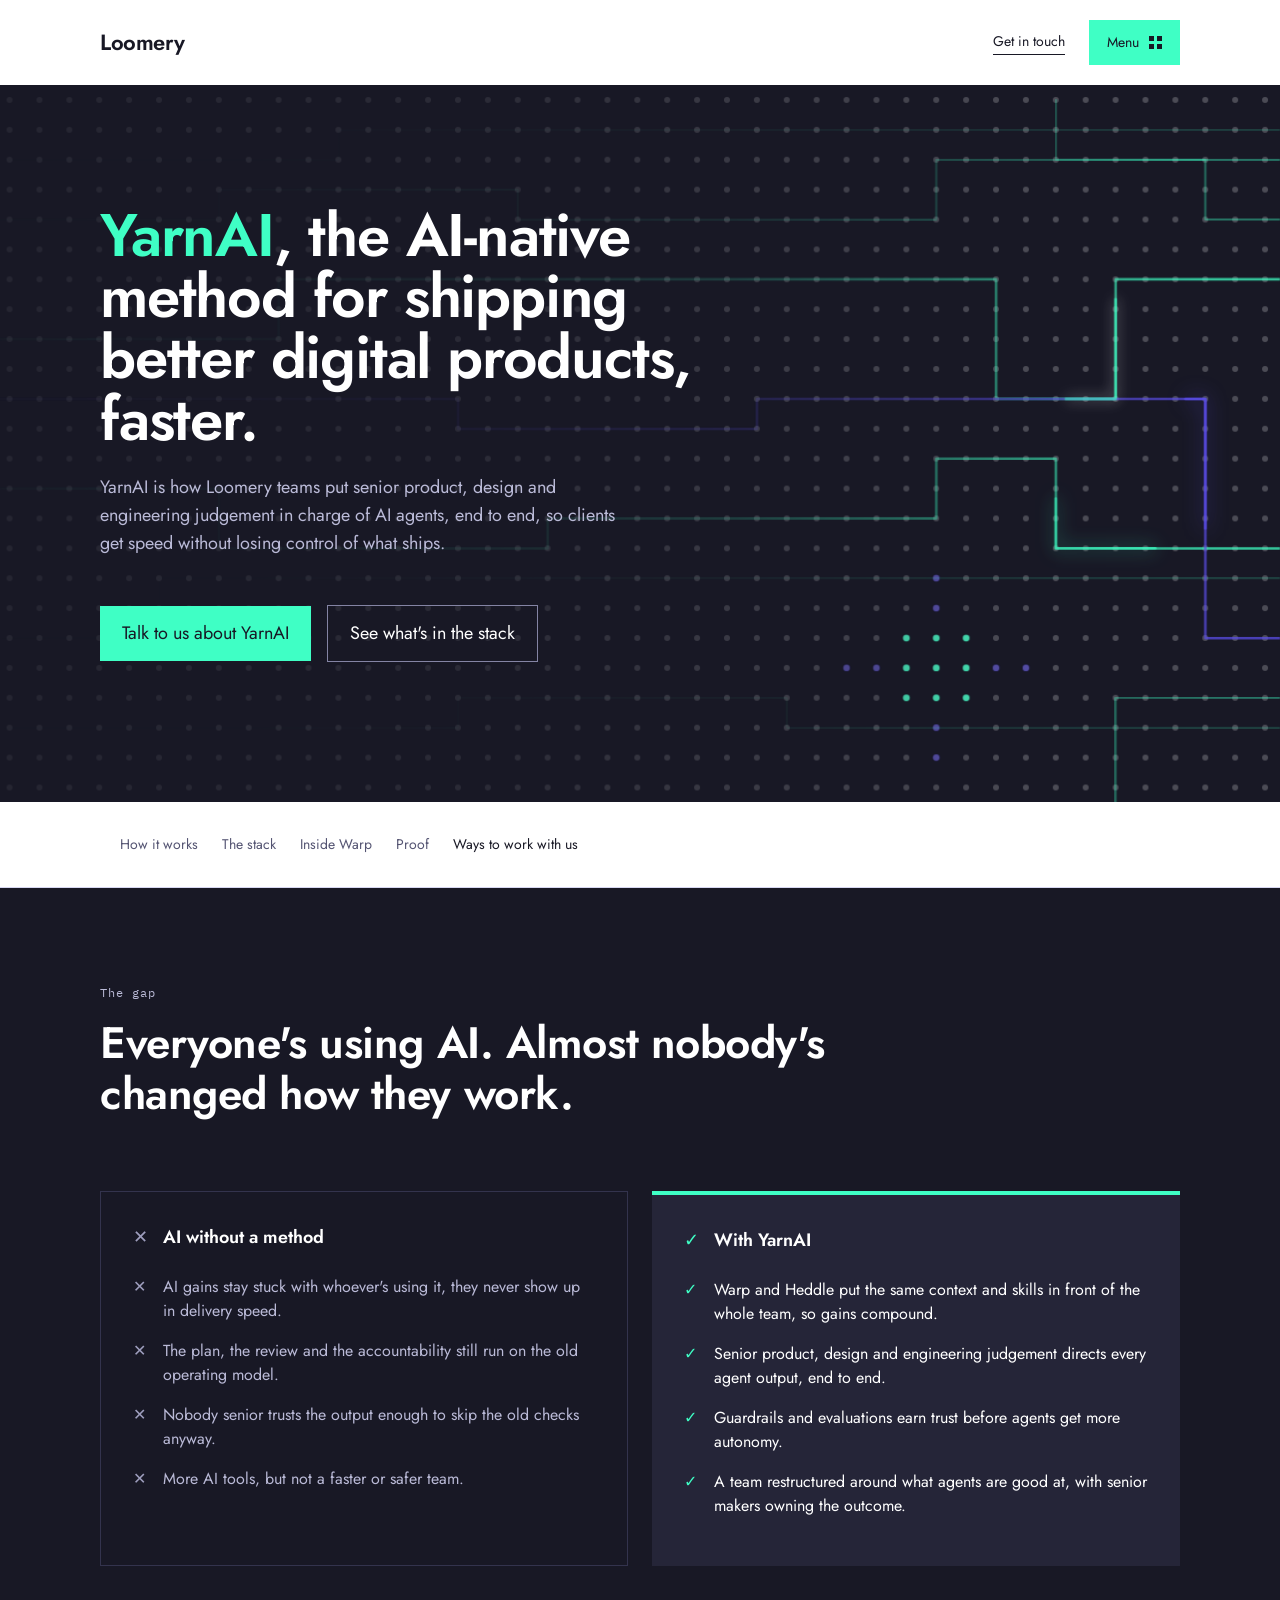
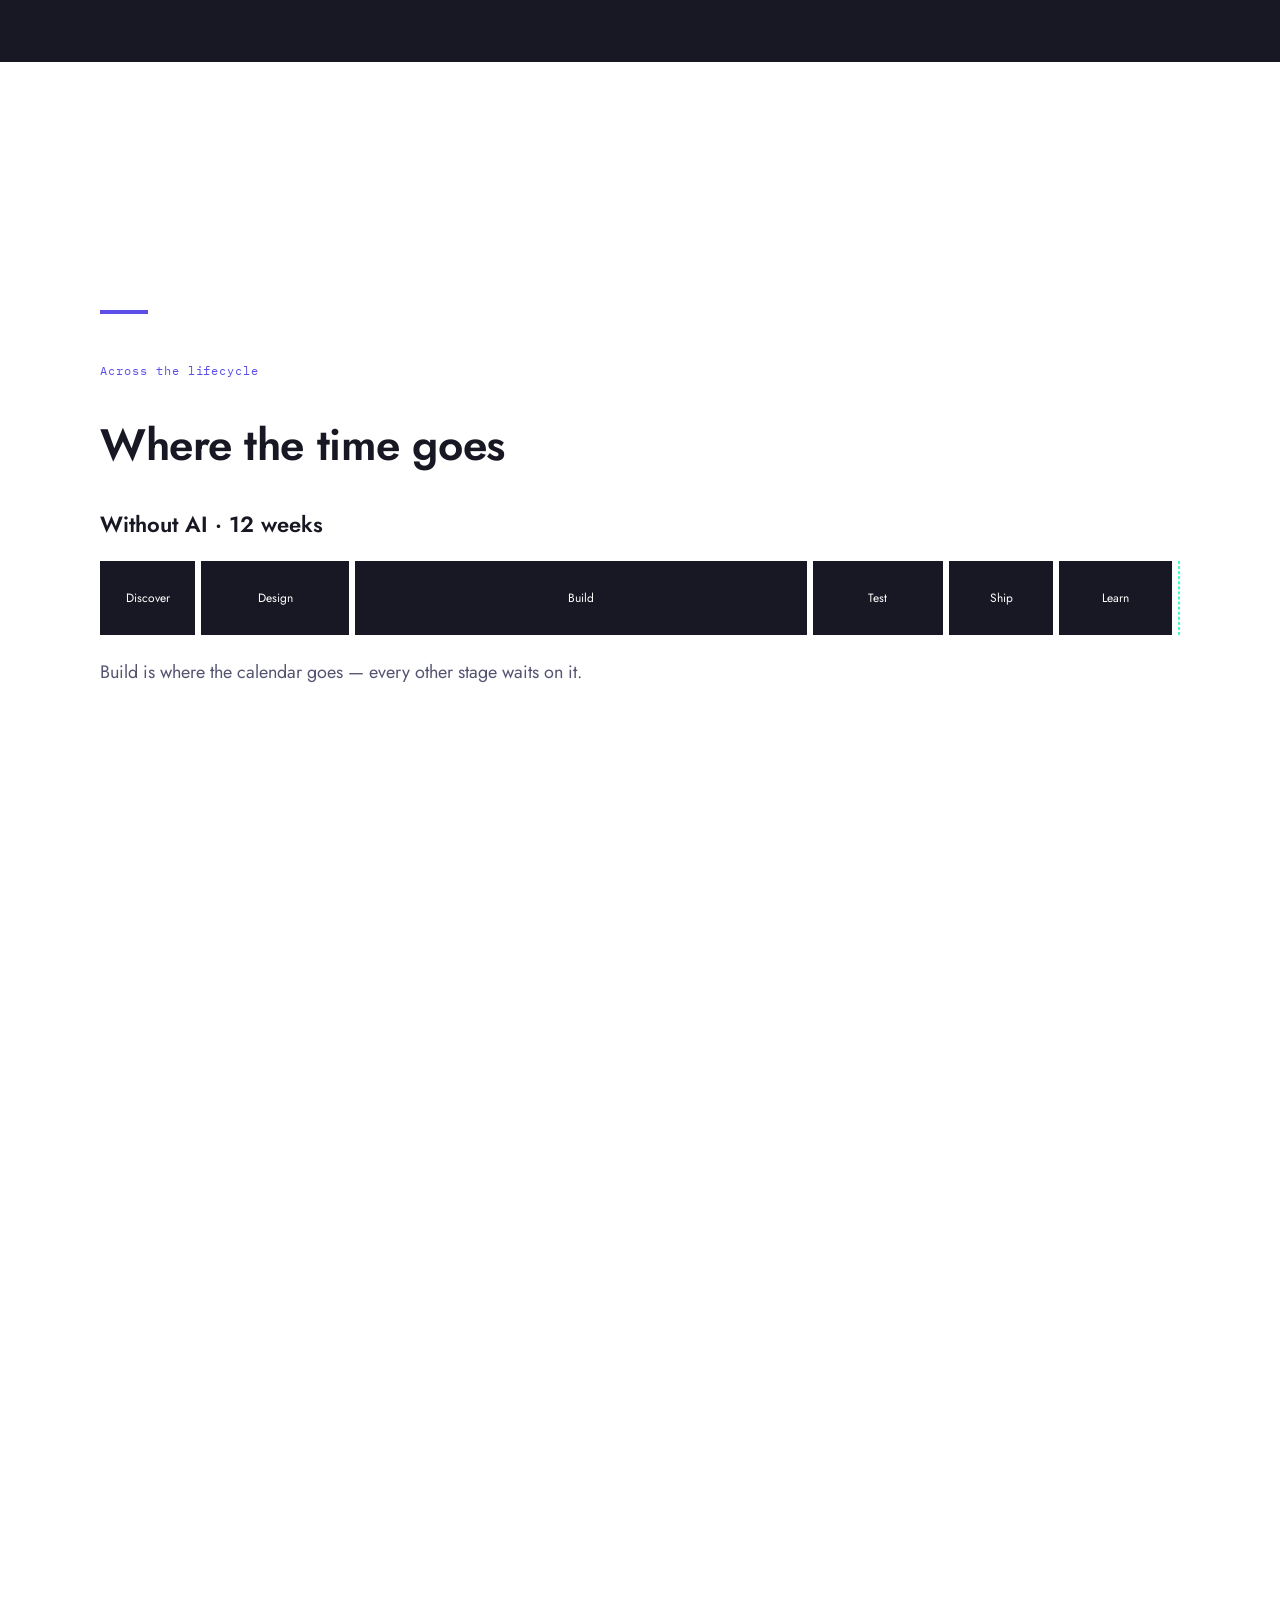
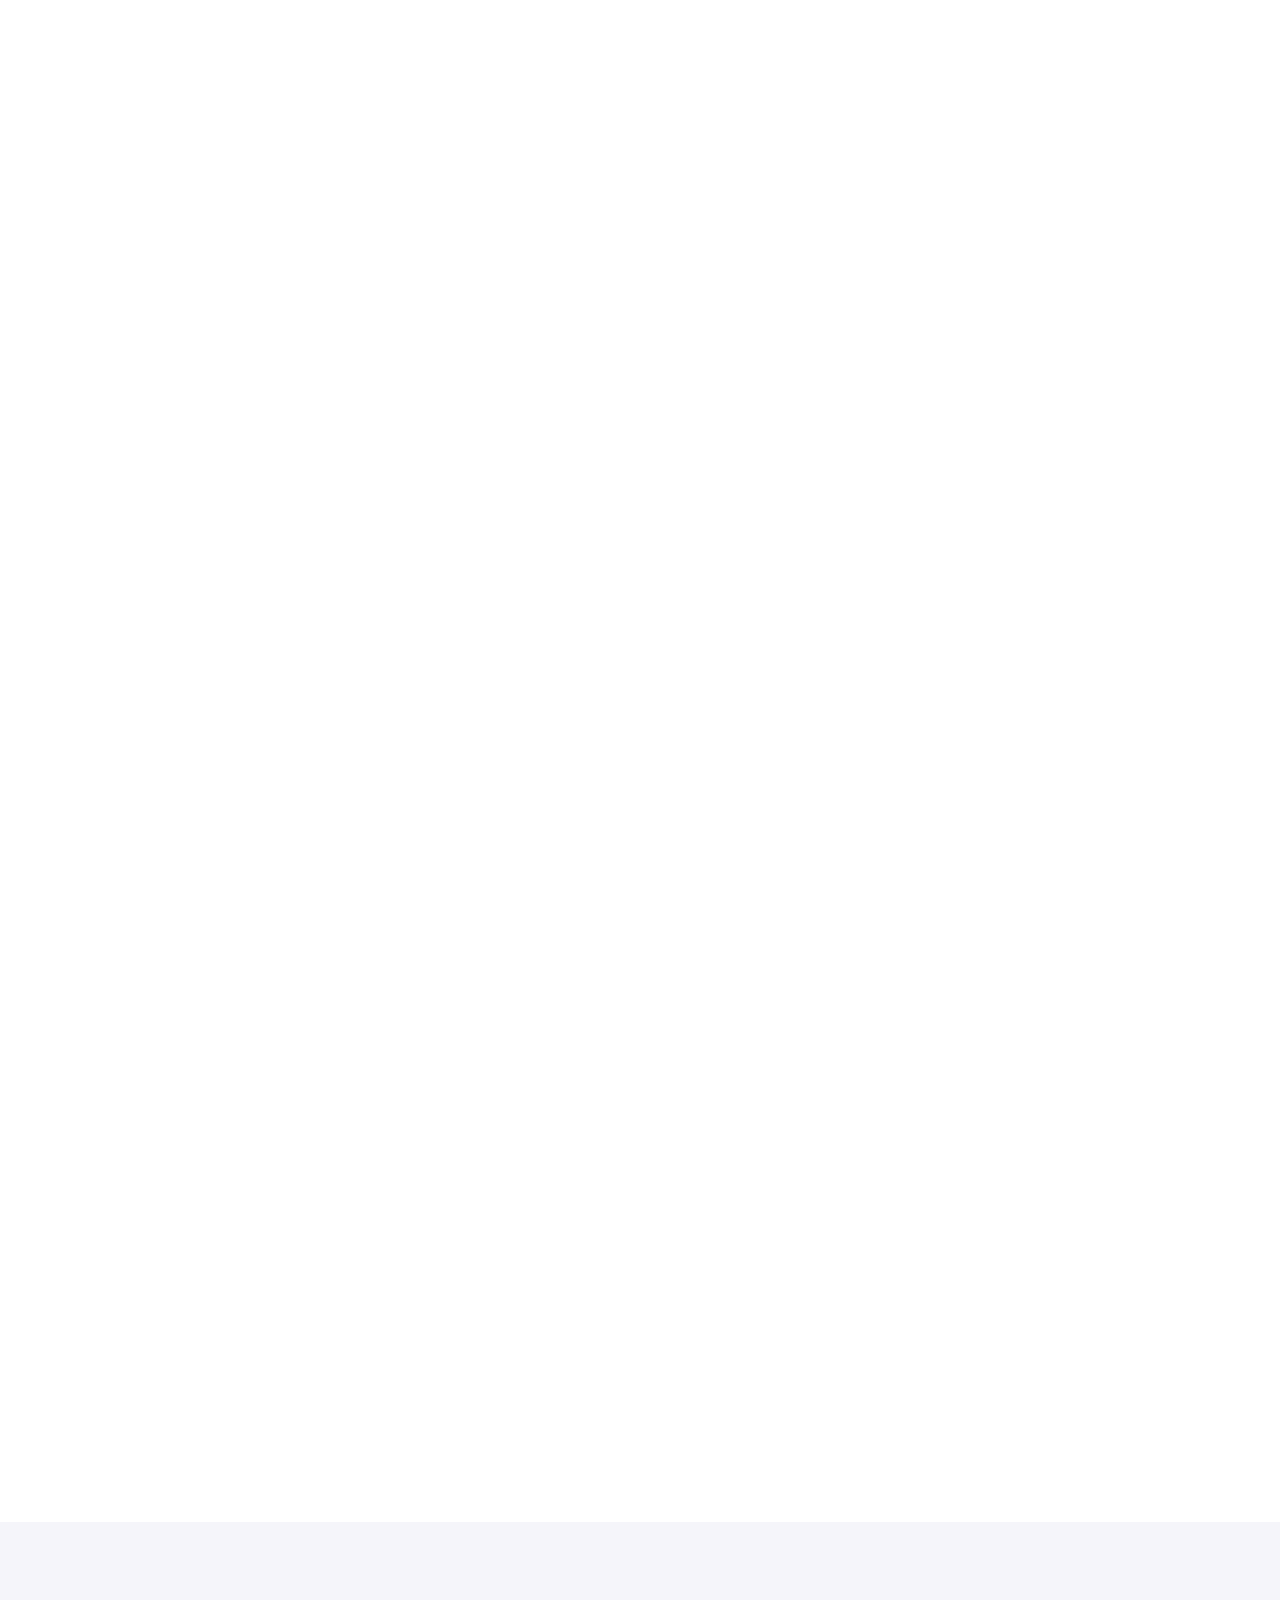
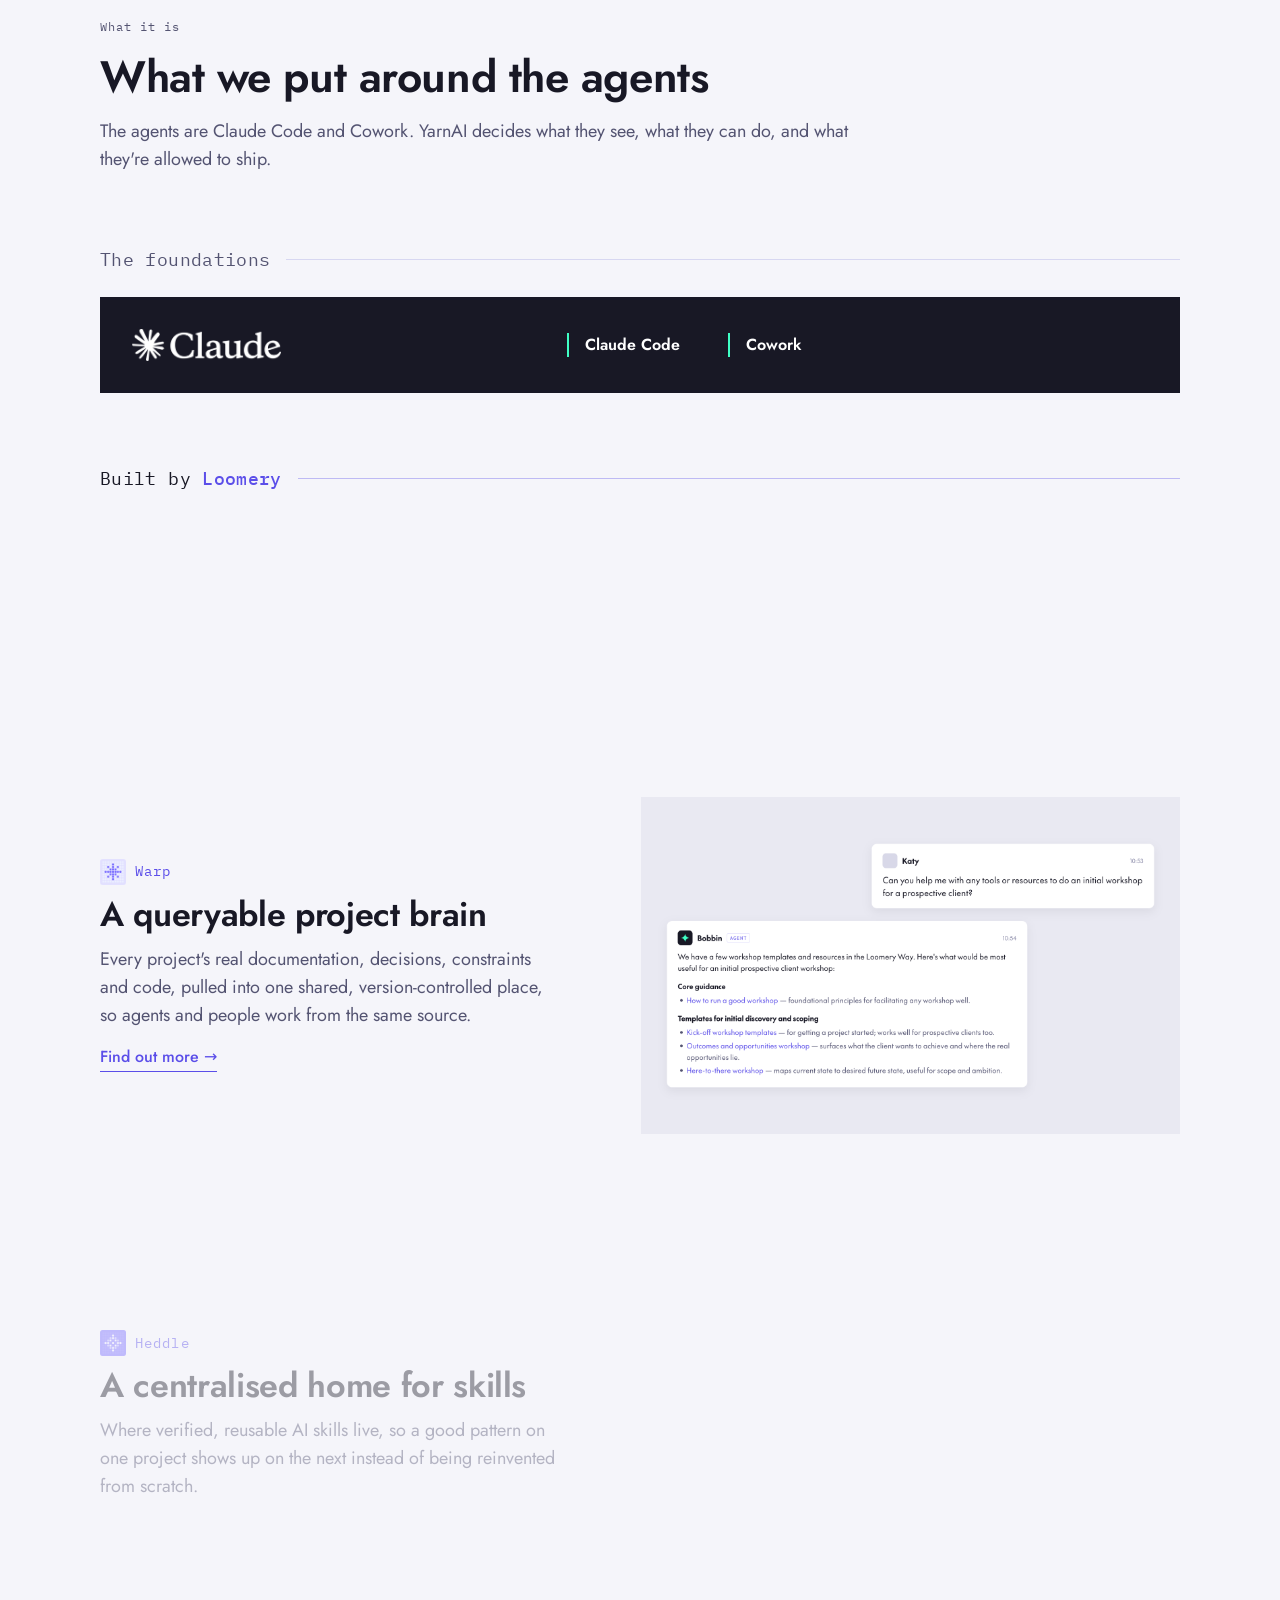
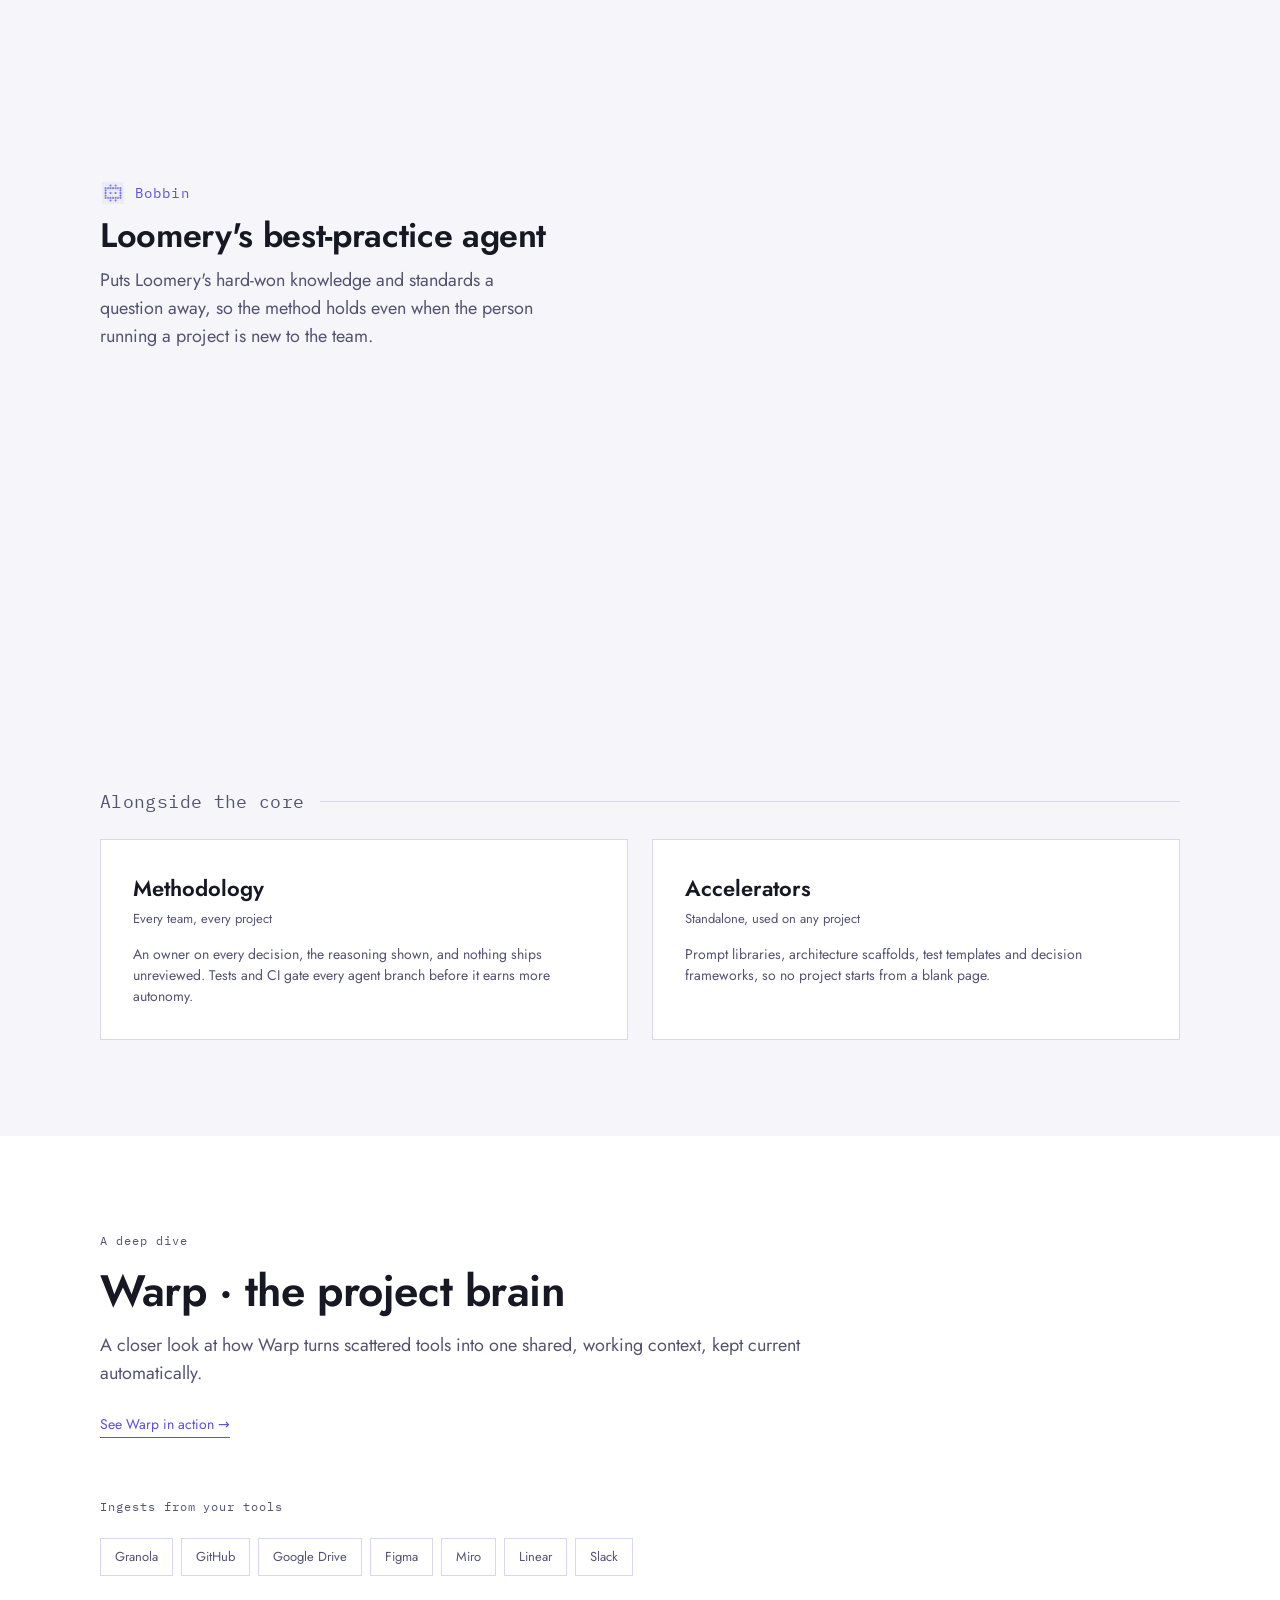
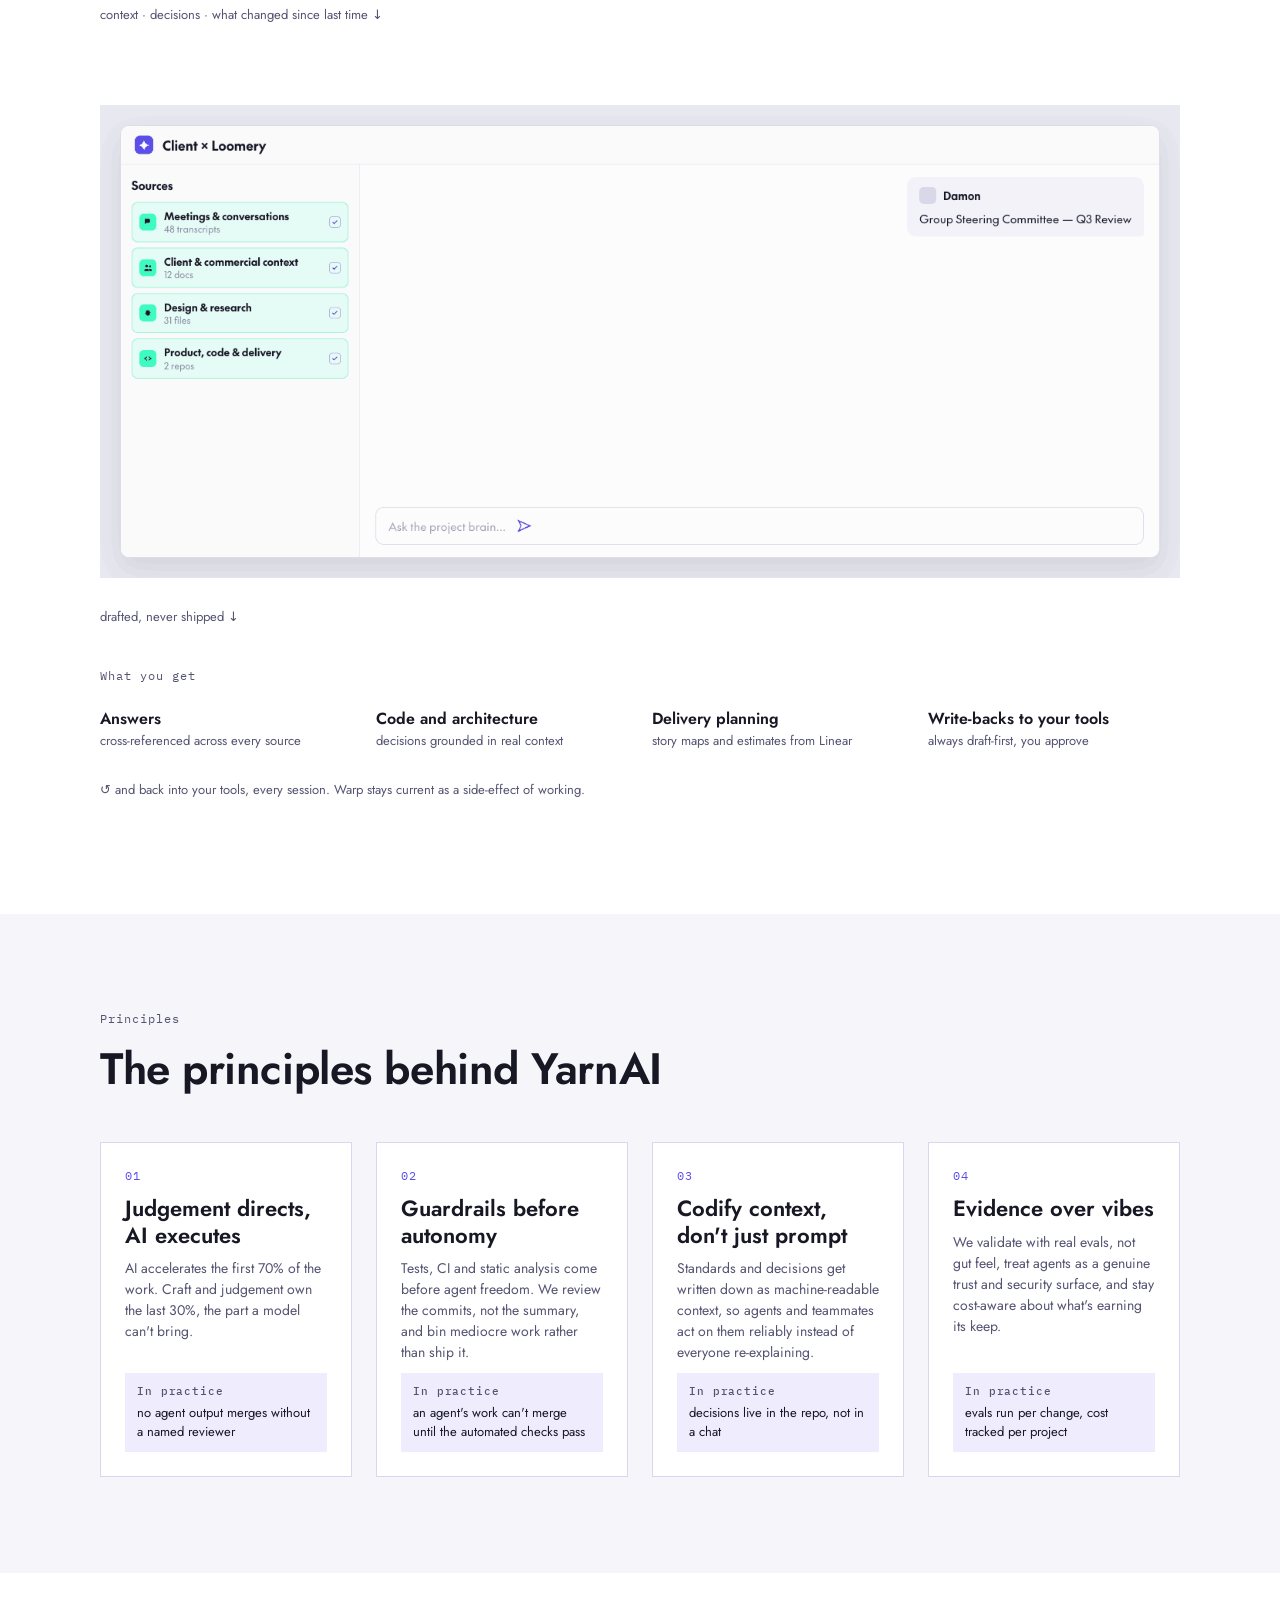
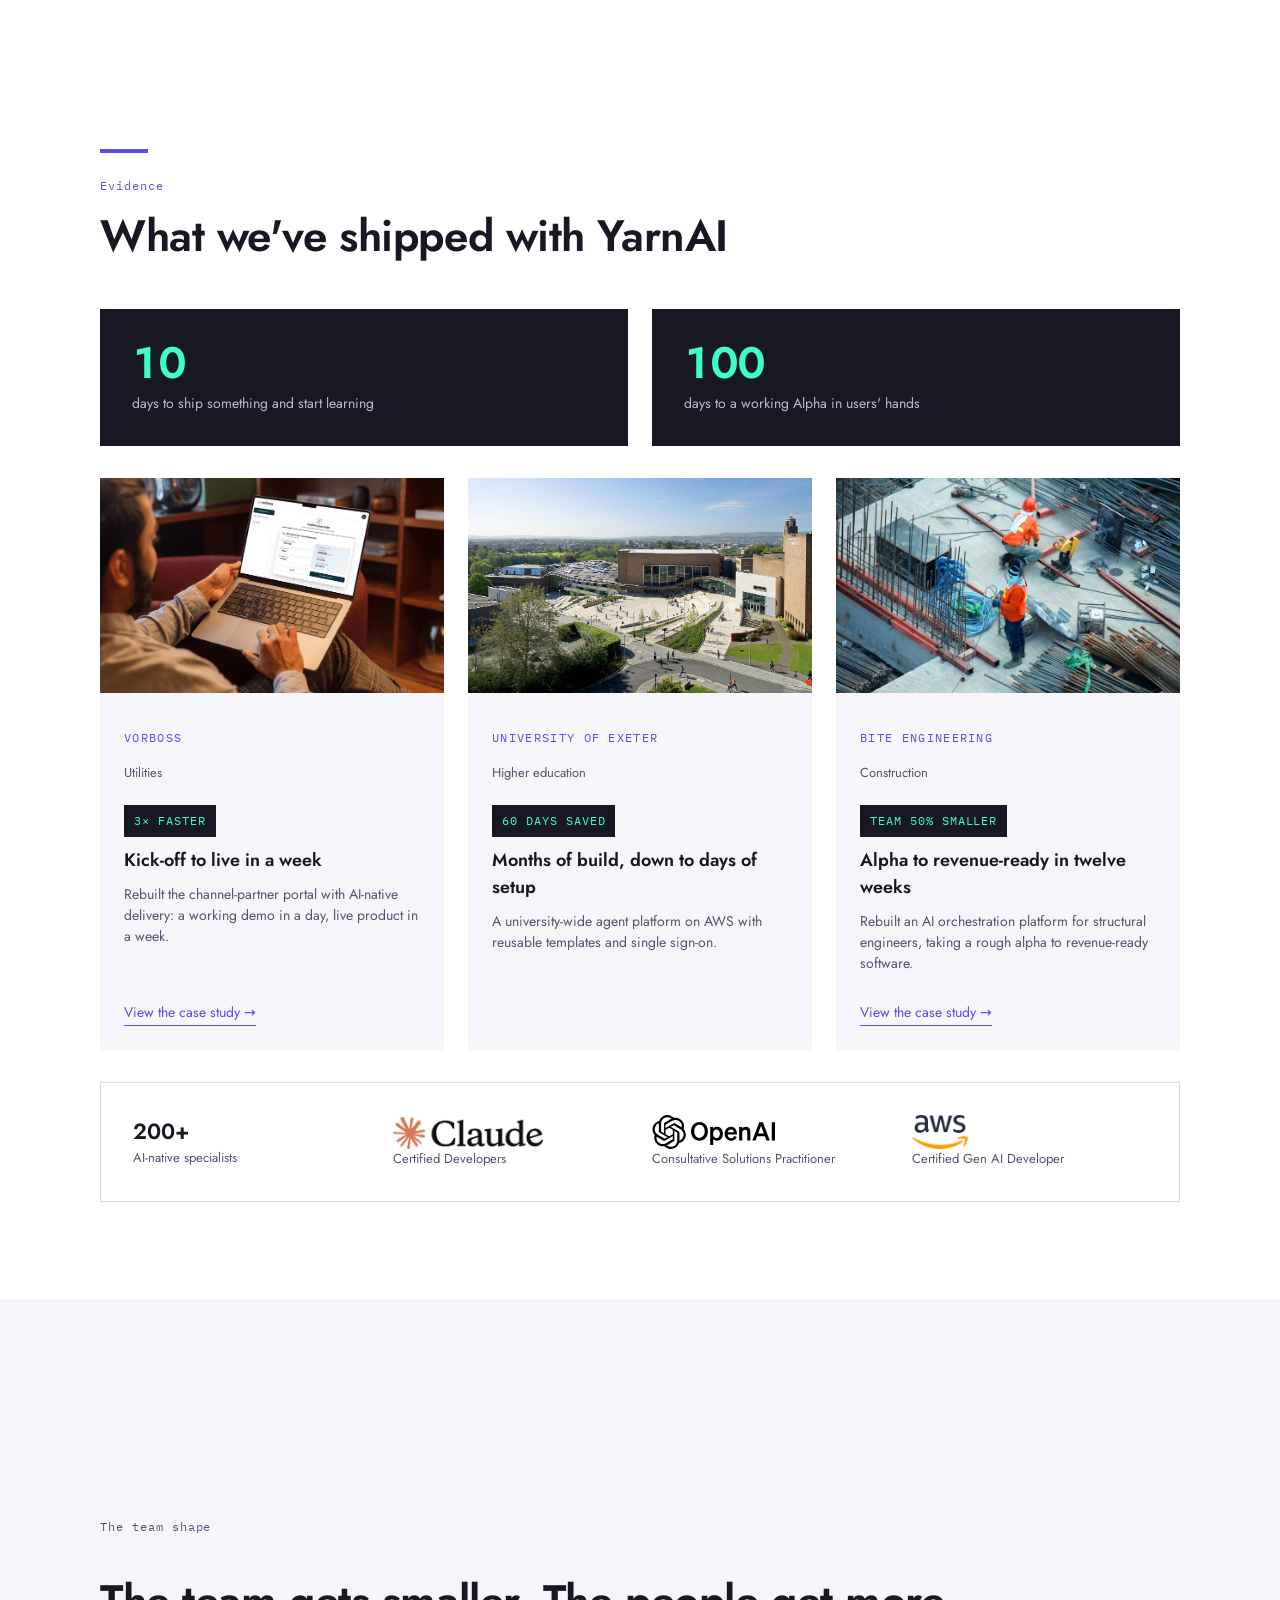
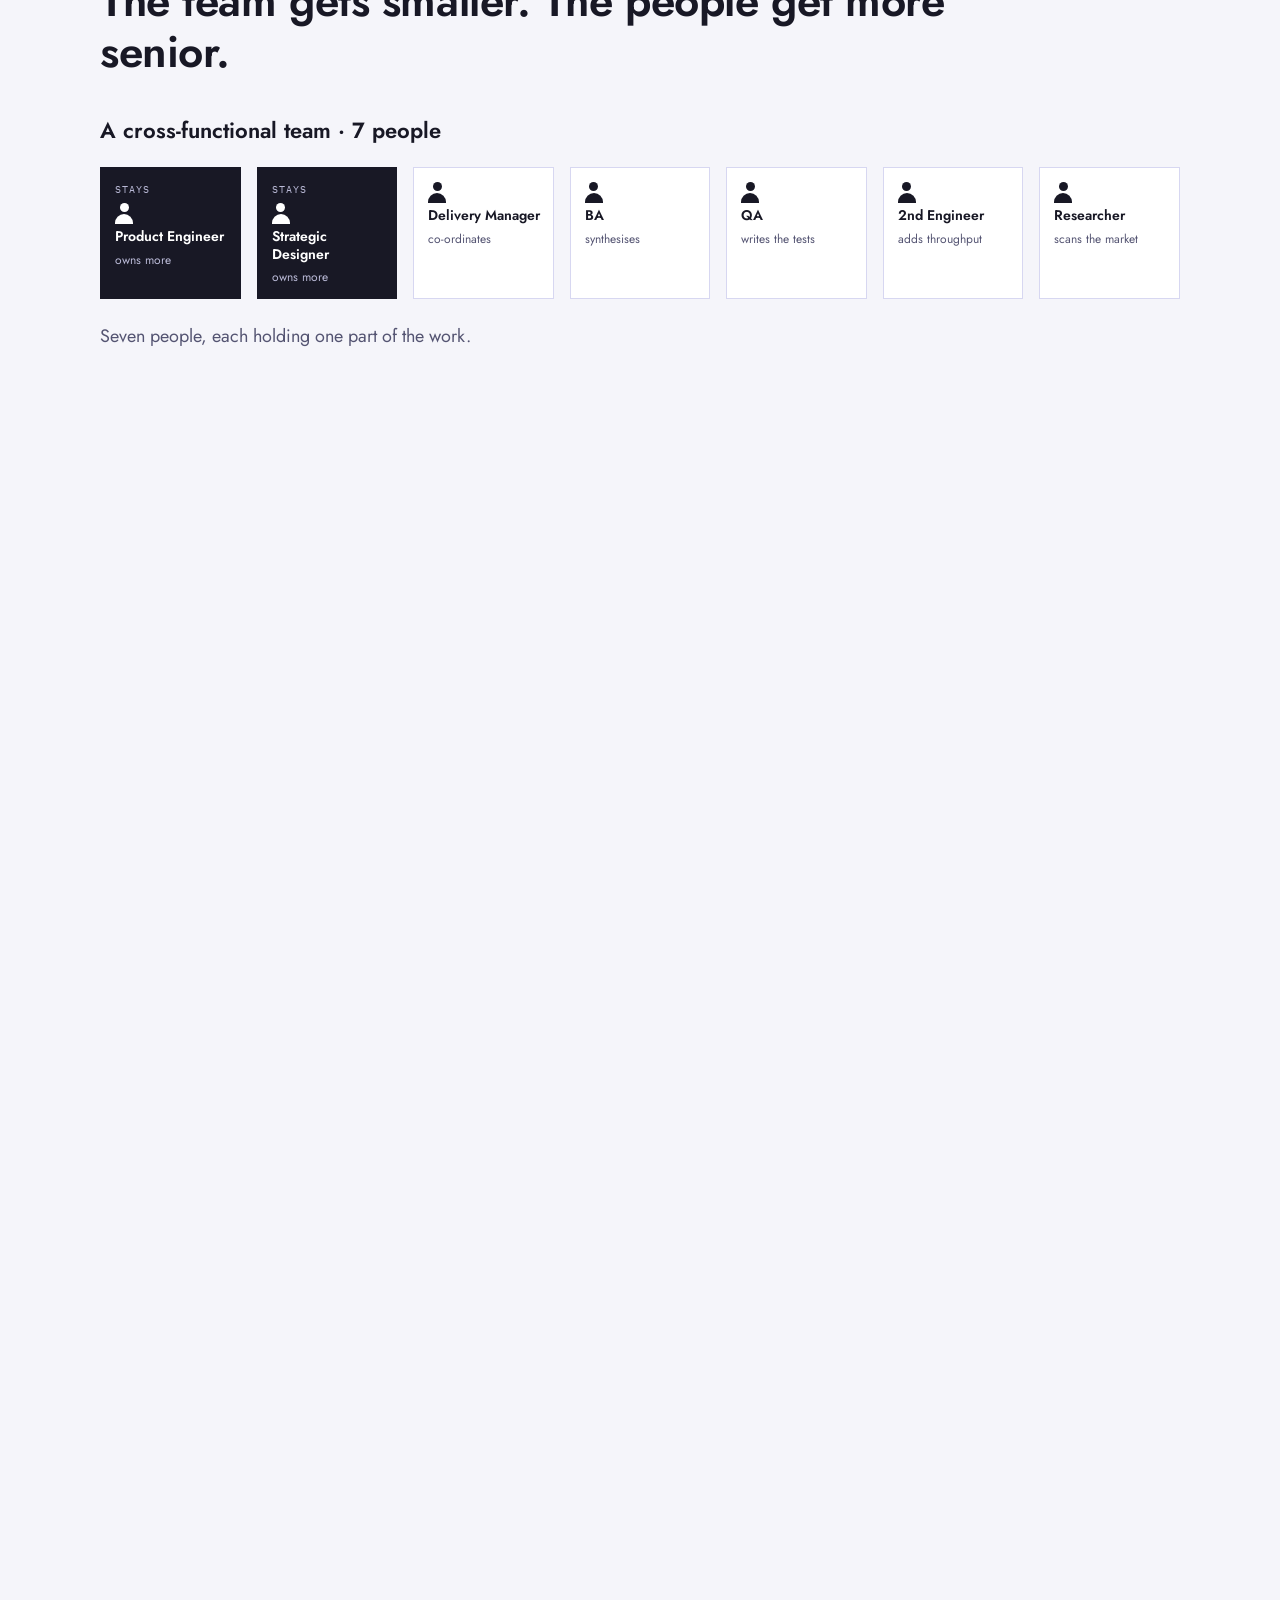
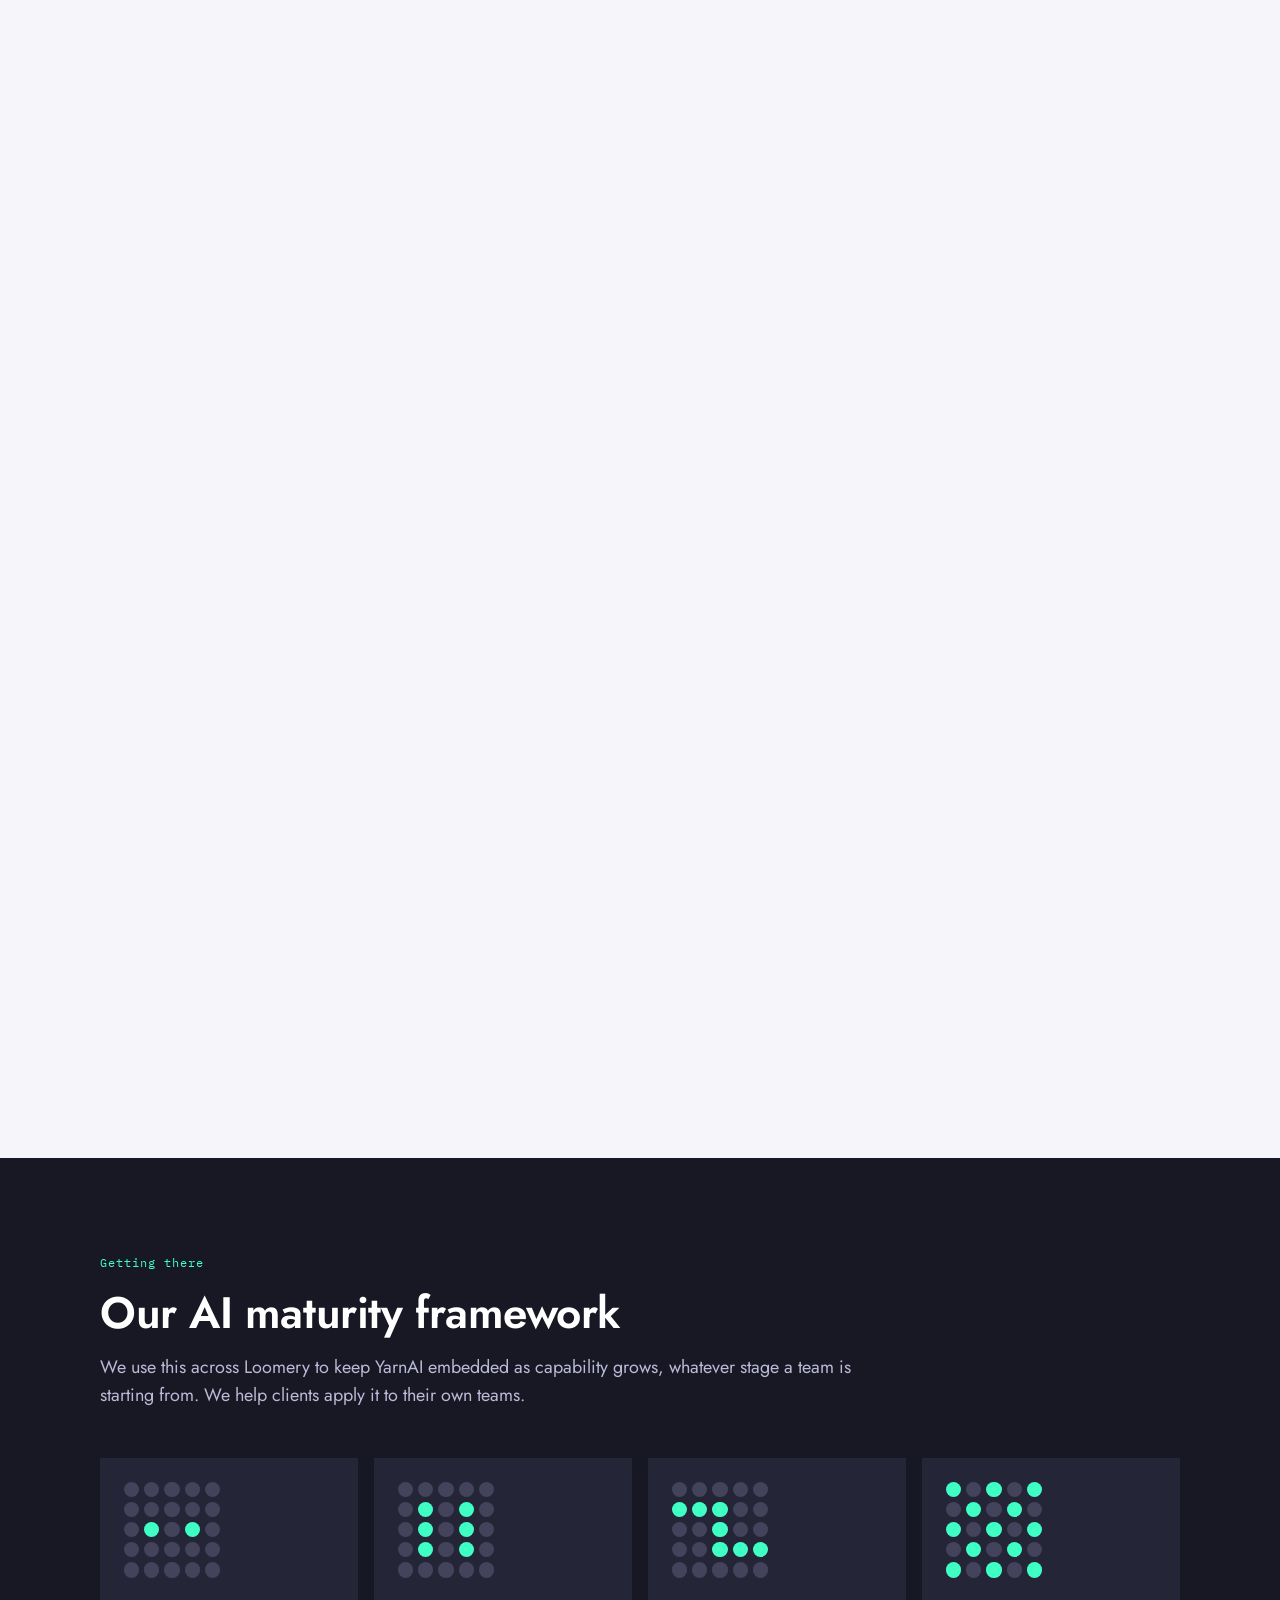
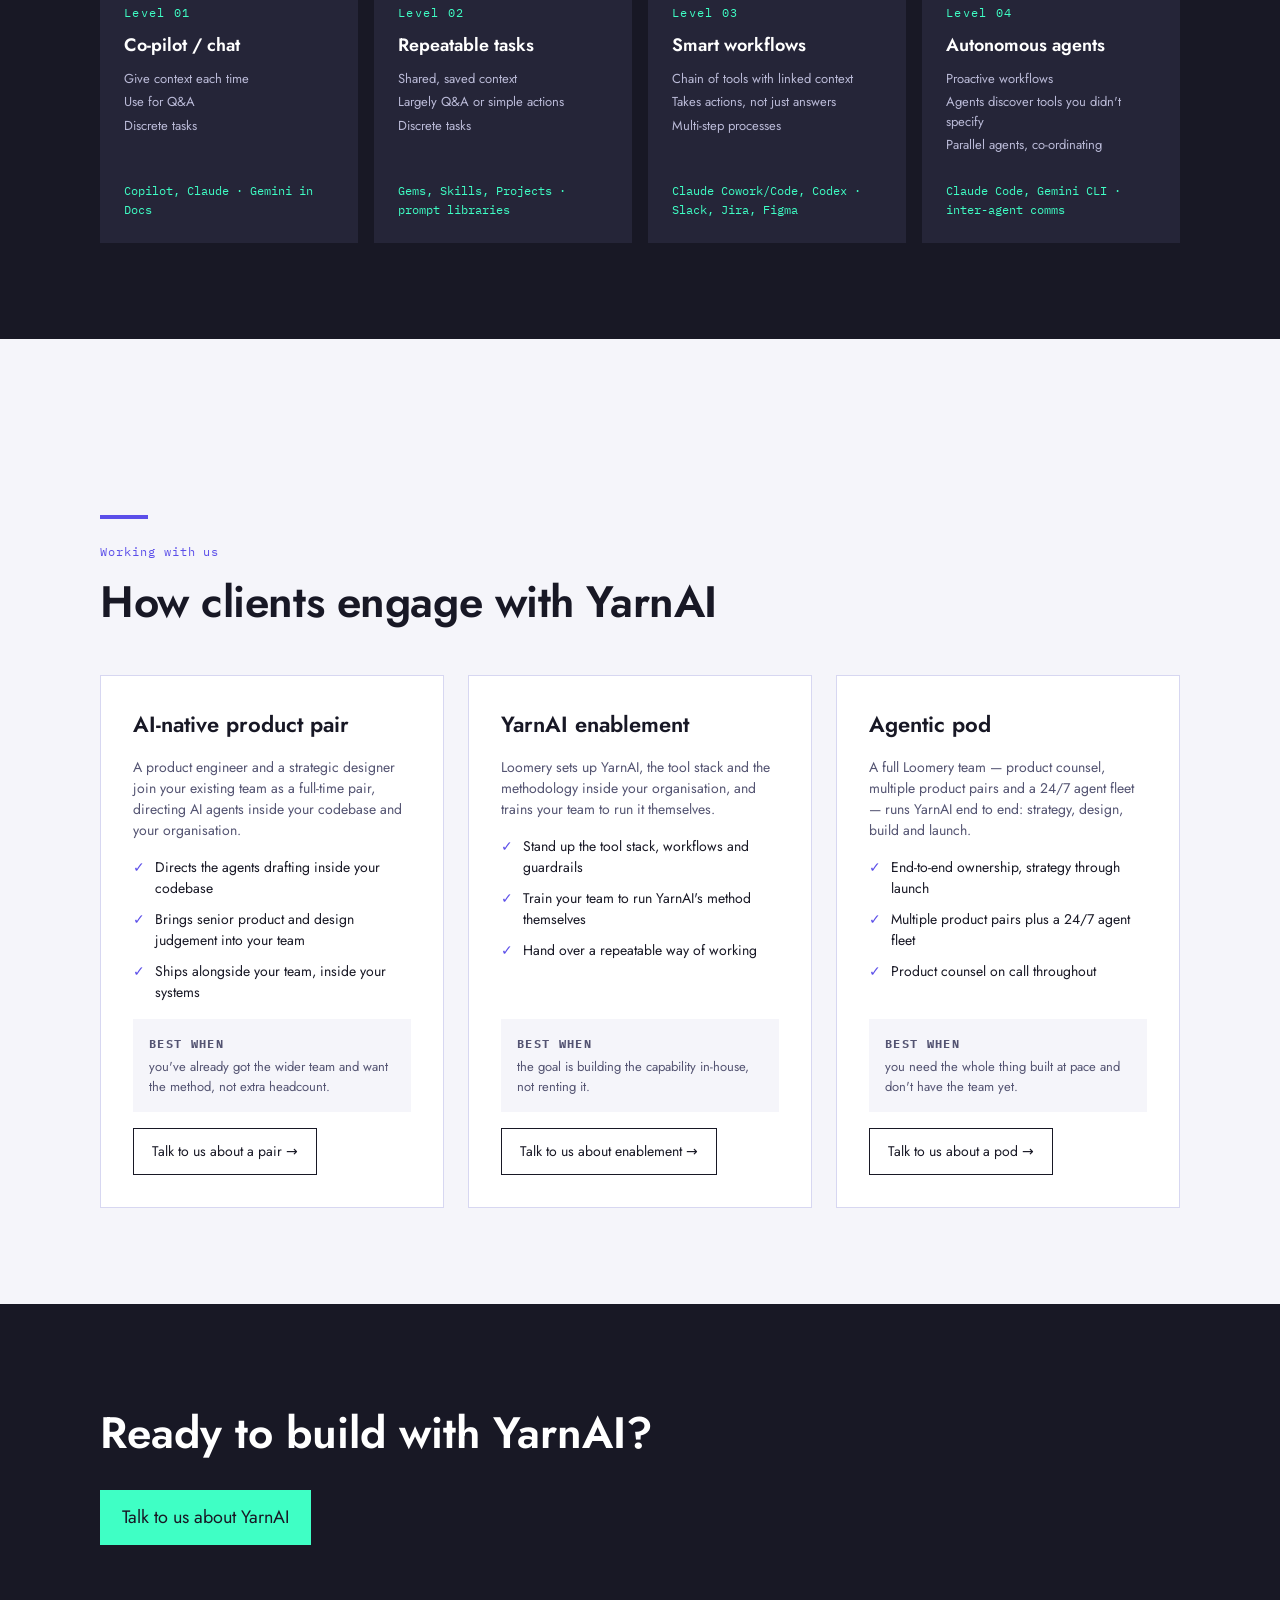
==== commit d84575cd: "Add the animated Warp session, filling the last media slot A 12-frame GIF in the same app window as " ====
--- a/index.html
+++ b/index.html
@@ -207,7 +207,7 @@
           <div class="pscroll__frame">
         <div class="ppane" data-product="warp" data-on>
           <div class="media" data-media="warp">
-            <img src="images/product-warp.png" alt="Warp: meetings, client context, product and design all feeding one project brain, with someone asking it what concerns came up in a design review" loading="lazy" width="1600" height="1000">
+            <img src="images/product-warp.png" alt="The Warp app: four source groups on the left — meetings, client context, design research, product and code — and a chat on the right where someone asks what concerns came up in a design review" loading="lazy" width="1600" height="1000">
           </div>
         </div>
         <div class="ppane" data-product="heddle">
@@ -262,7 +262,7 @@
 
       <p class="cycle__label reveal">A Warp session</p>
       <div class="media media--wide reveal" data-media="warp-session" data-d="1">
-        <div class="media__placeholder"><b>A real Warp session</b><span>Replace with a screen recording of Warp proposing updates and someone approving them.</span><em>MP4 · GIF · PNG</em></div>
+        <img src="images/warp-session.gif" alt="A Warp session: someone asks the project brain for the Group Steering Committee Q3 review and it answers from the meeting transcripts, citing the source" loading="lazy" width="1400" height="612">
       </div>
       <p class="cycle__connector reveal">drafted, never shipped ↓</p>
 
--- a/styles.css
+++ b/styles.css
@@ -302,8 +302,8 @@
    step, each setting opacity on the three panes.
    ============================================================ */
 .pscroll { display: grid; grid-template-columns: 1fr 1.15fr; gap: var(--s-7); margin-top: var(--s-4); align-items: stretch; }
-.pscroll__steps { display: flex; flex-direction: column; padding: 7vh 0 14vh; }
-.pstep { min-height: 58vh; justify-content: center; padding: var(--s-6) 0; display: flex; flex-direction: column; gap: 10px; max-width: 460px;
+.pscroll__steps { display: flex; flex-direction: column; padding: 25vh 0 25vh; }
+.pstep { min-height: 50vh; justify-content: center; padding: var(--s-6) 0; display: flex; flex-direction: column; gap: 10px; max-width: 460px;
   opacity: 0.4; transition: opacity var(--dur-base) var(--ease-out); }
 .pscroll[data-product="warp"]   .pstep[data-product="warp"],
 .pscroll[data-product="heddle"] .pstep[data-product="heddle"],
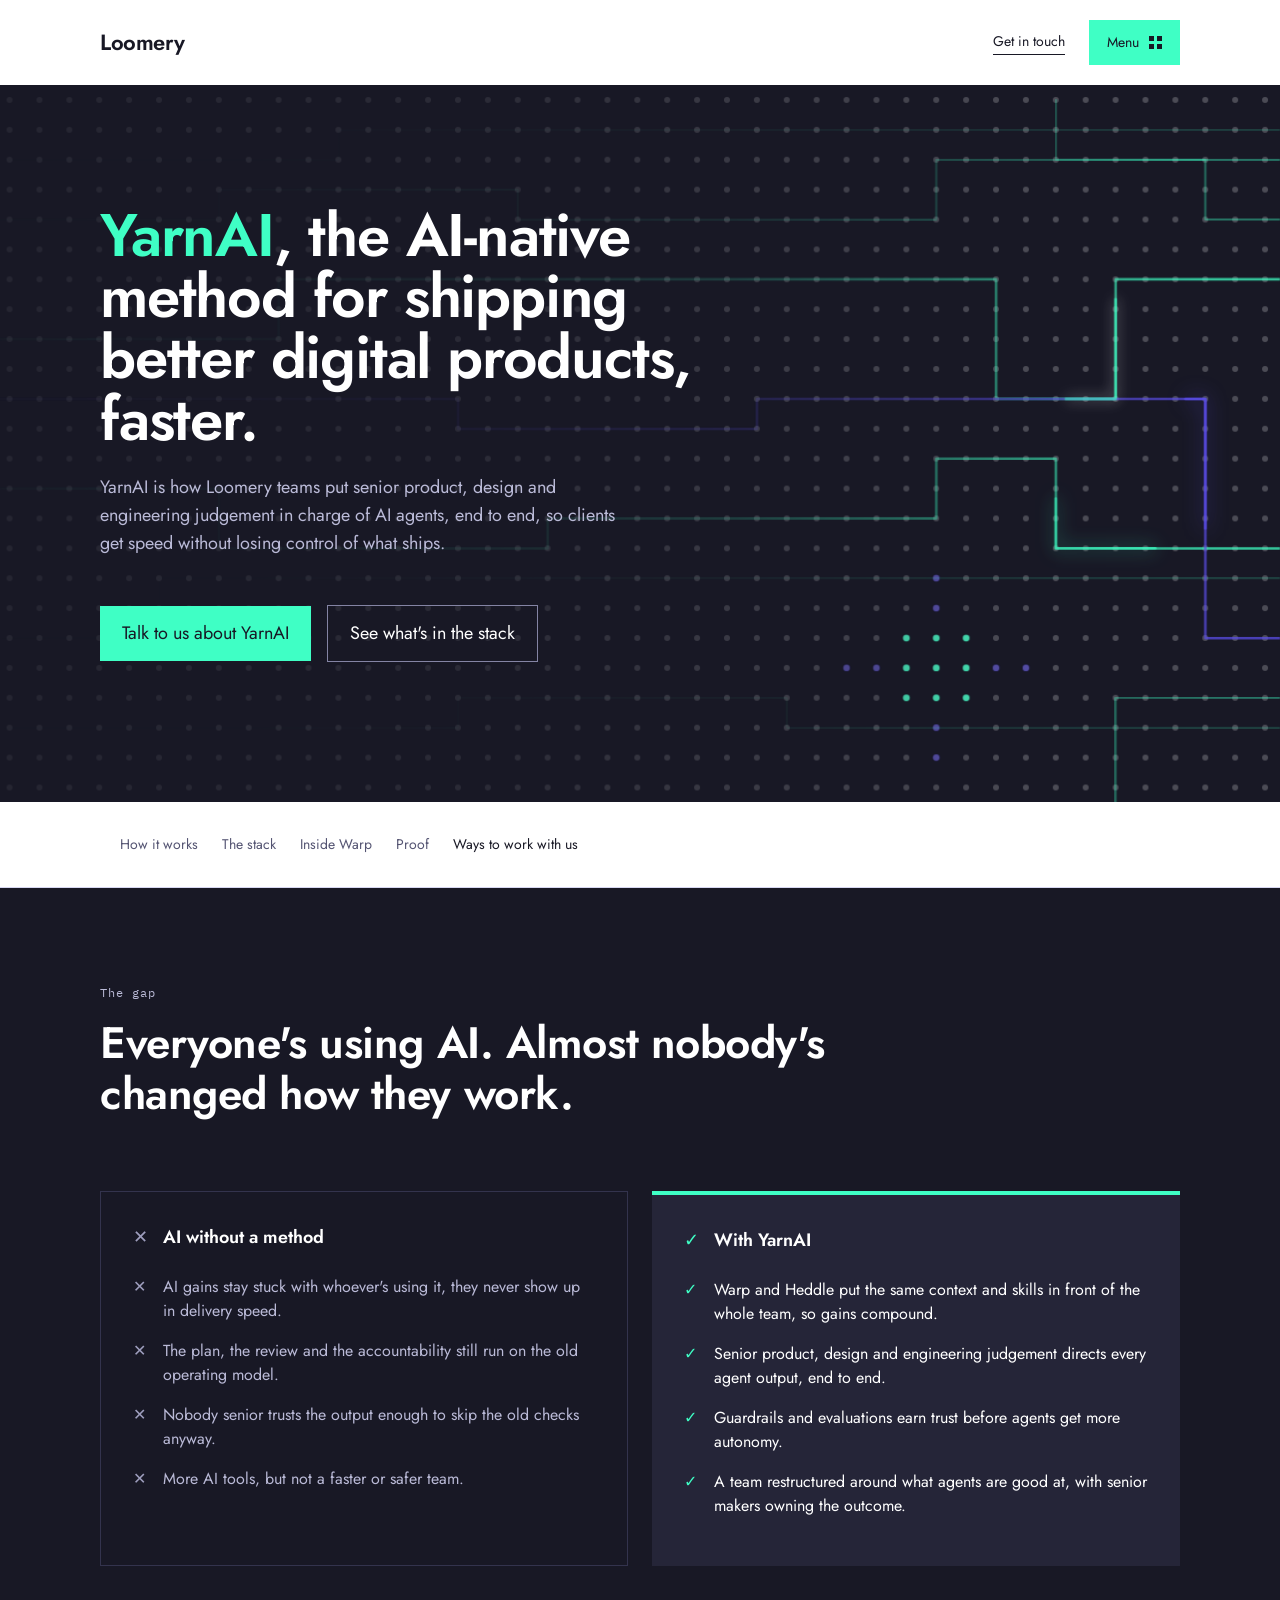
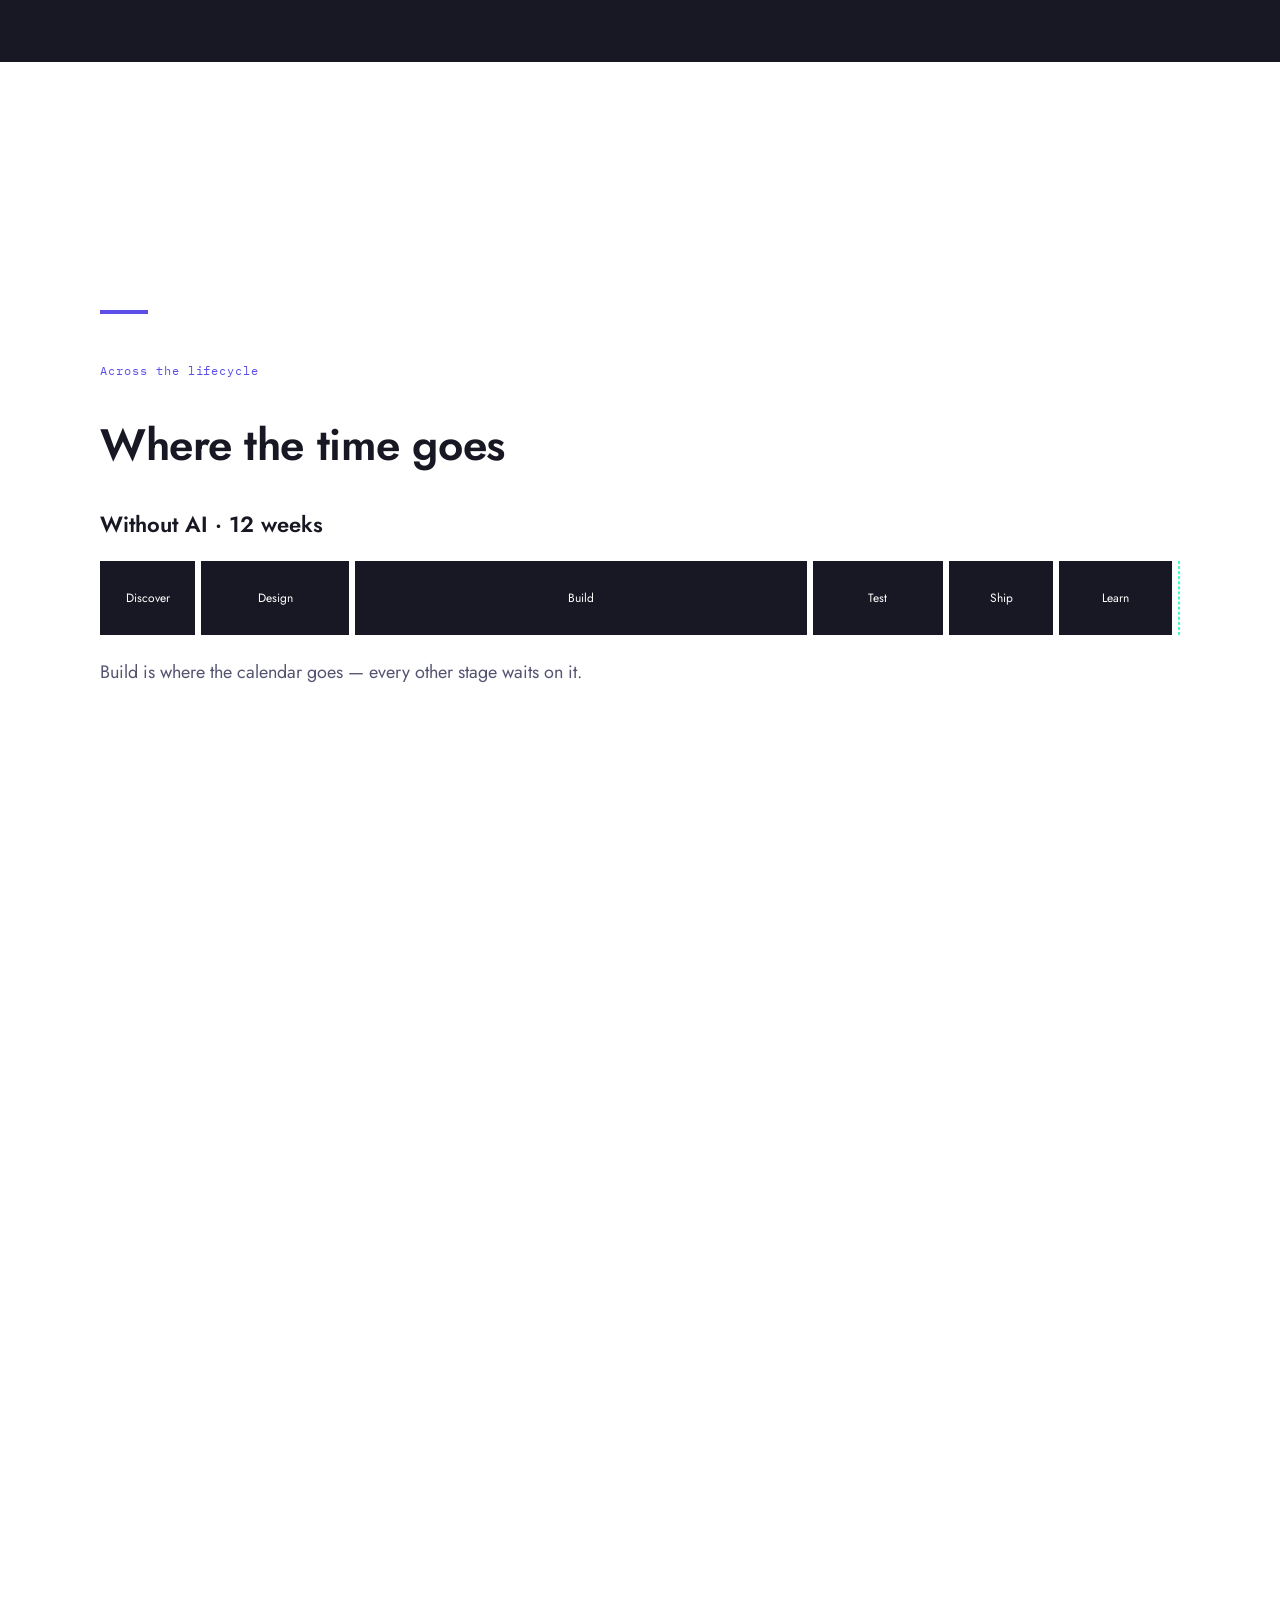
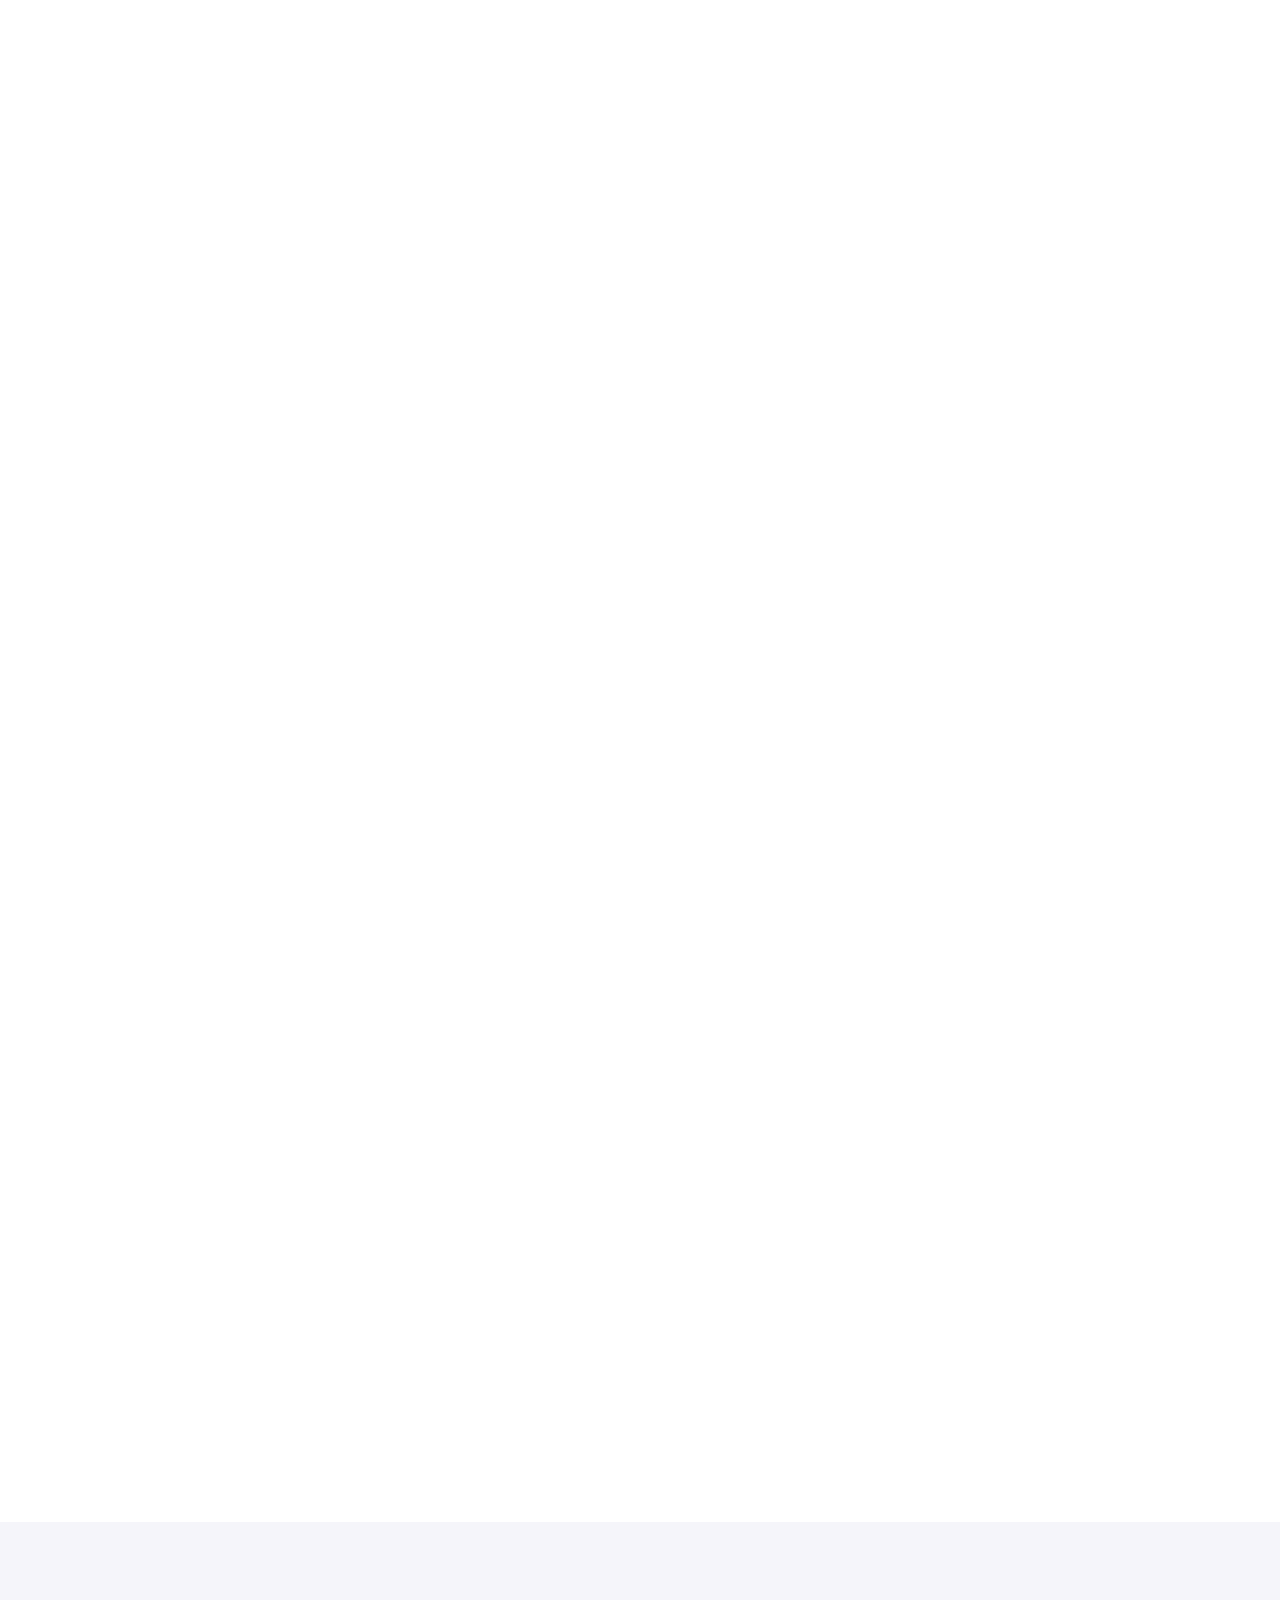
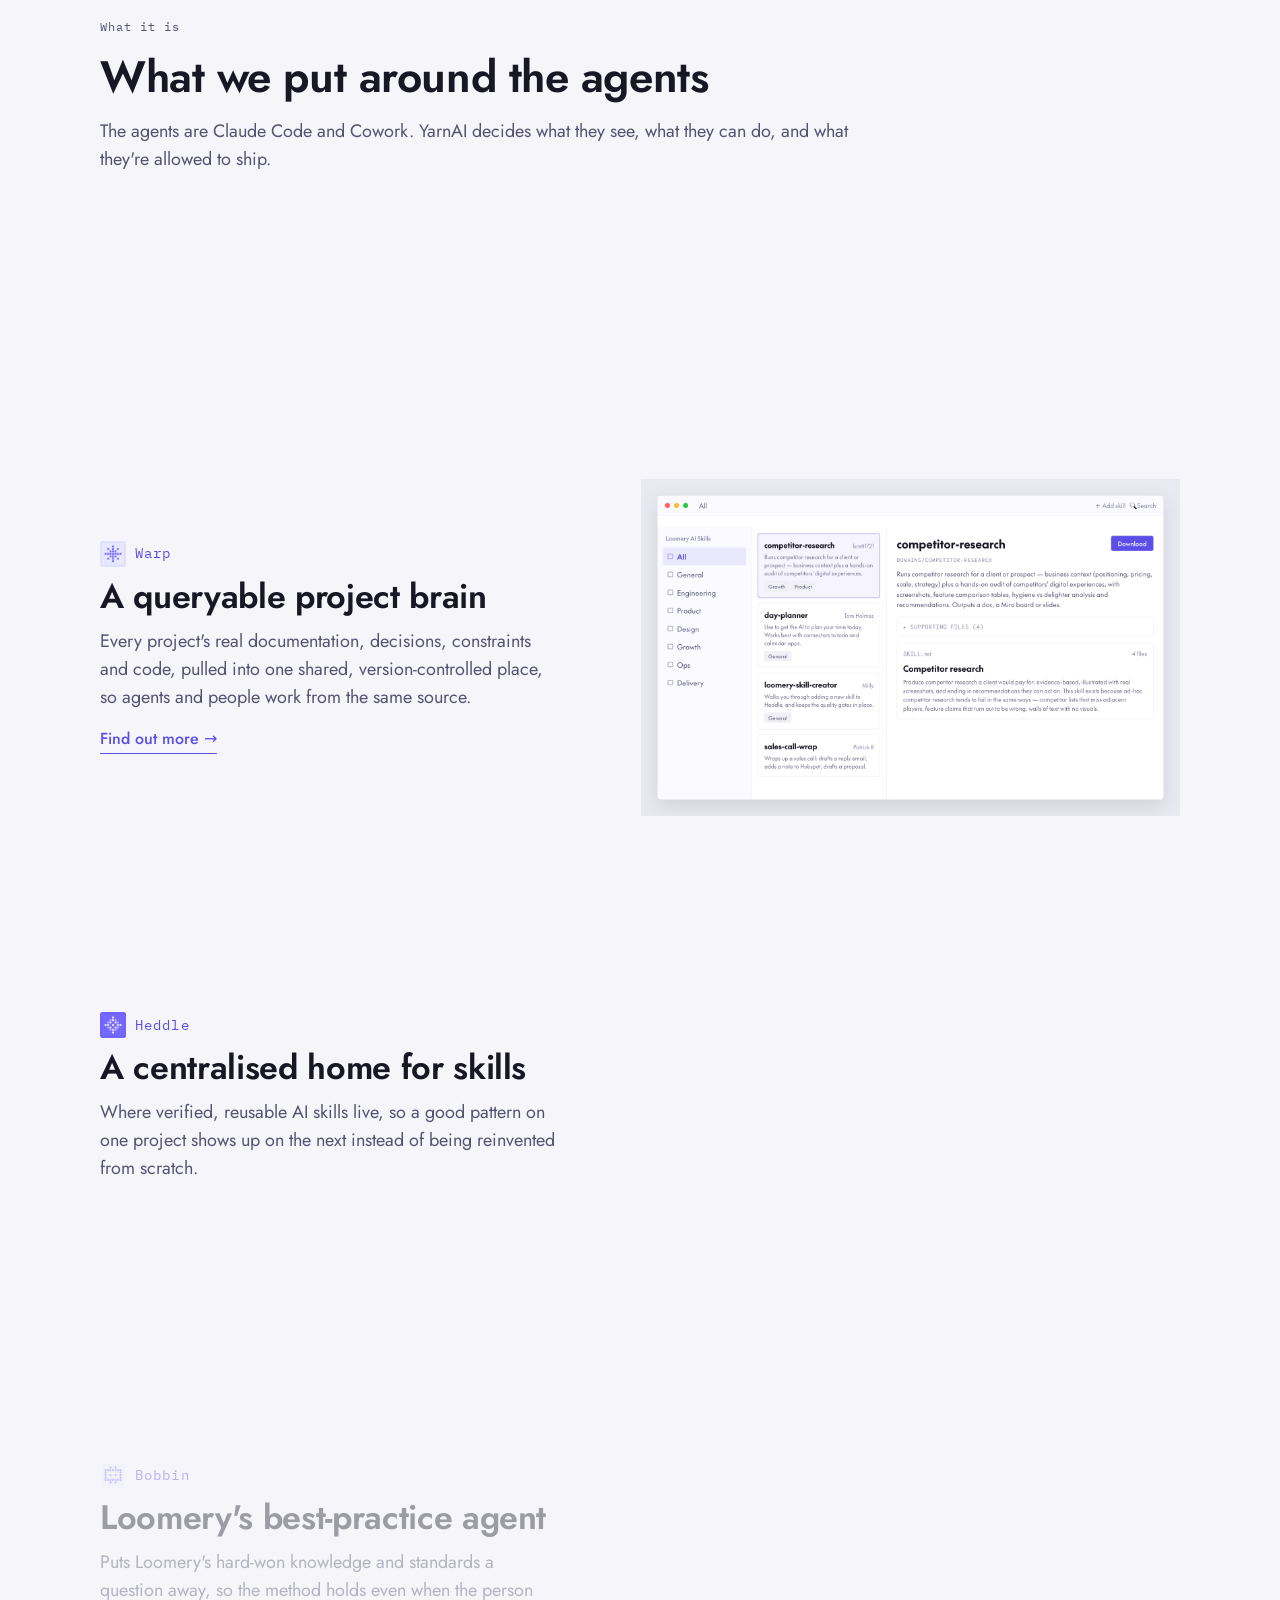
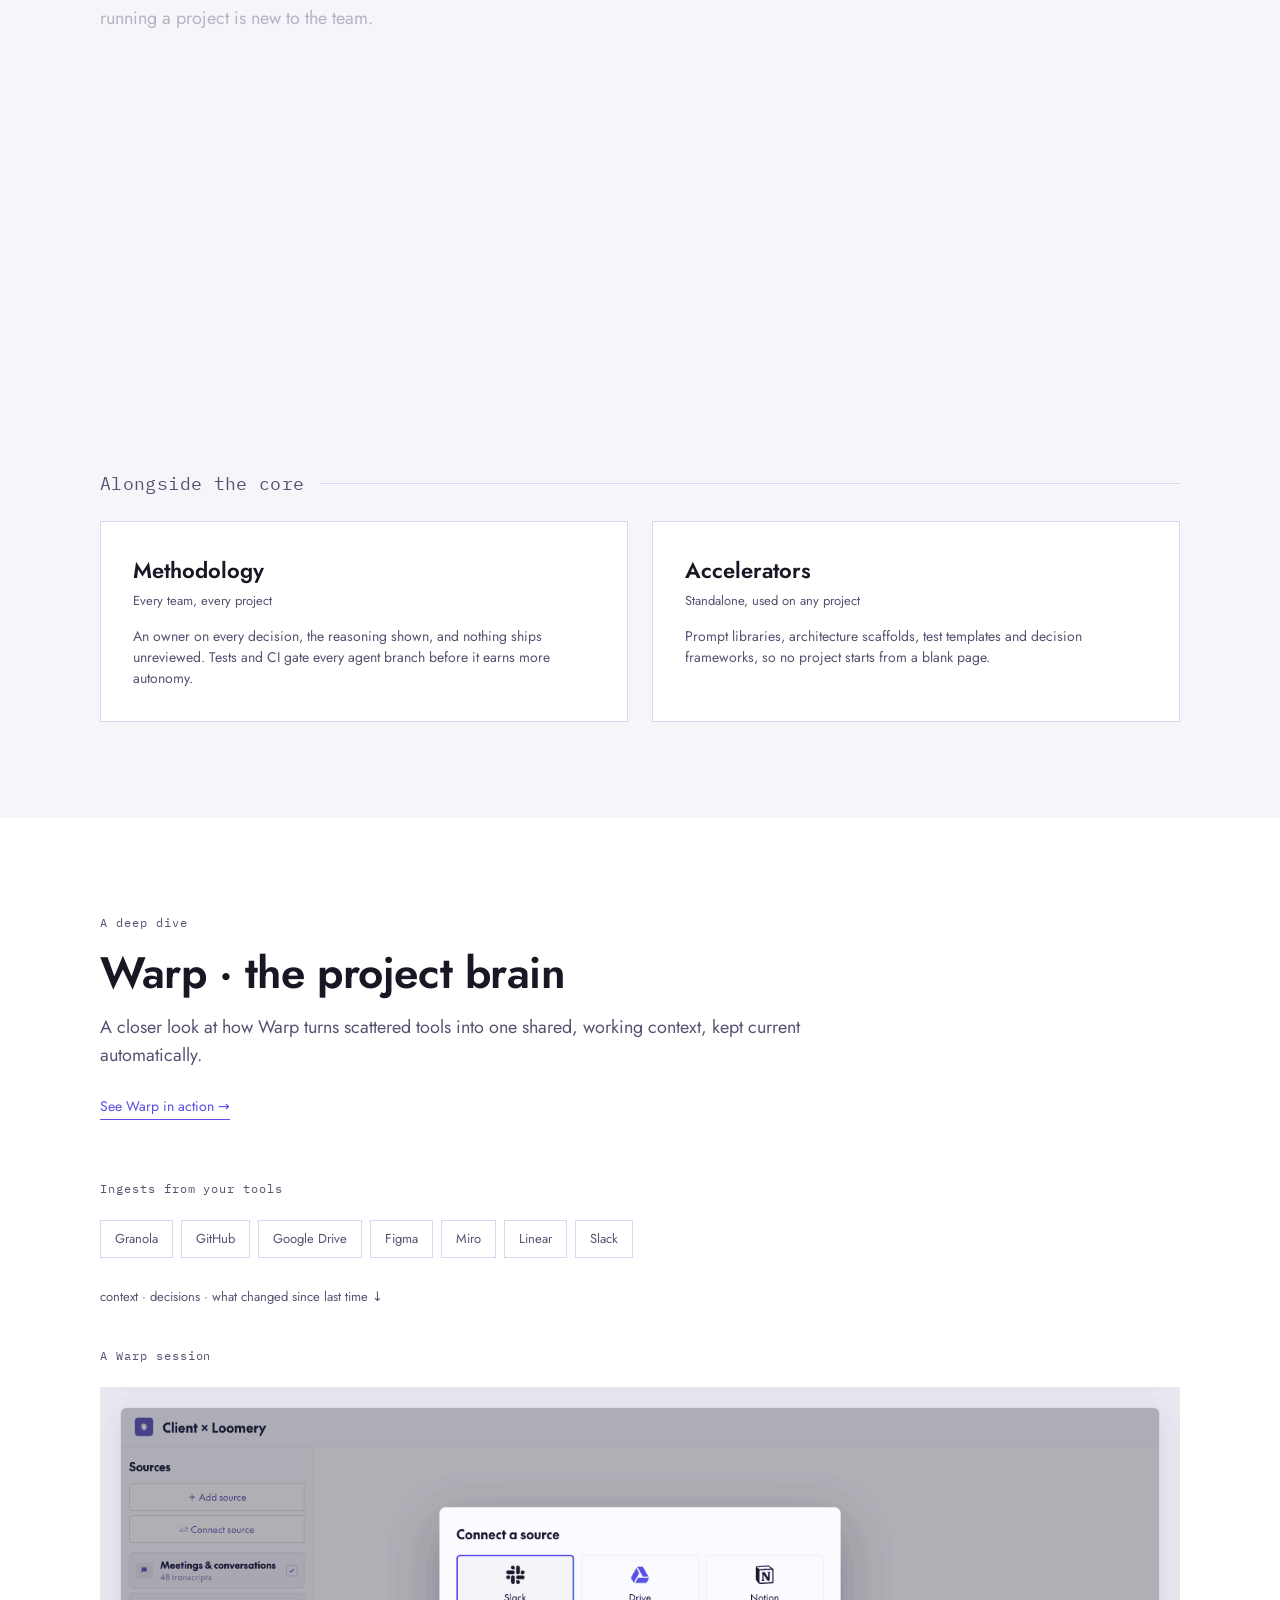
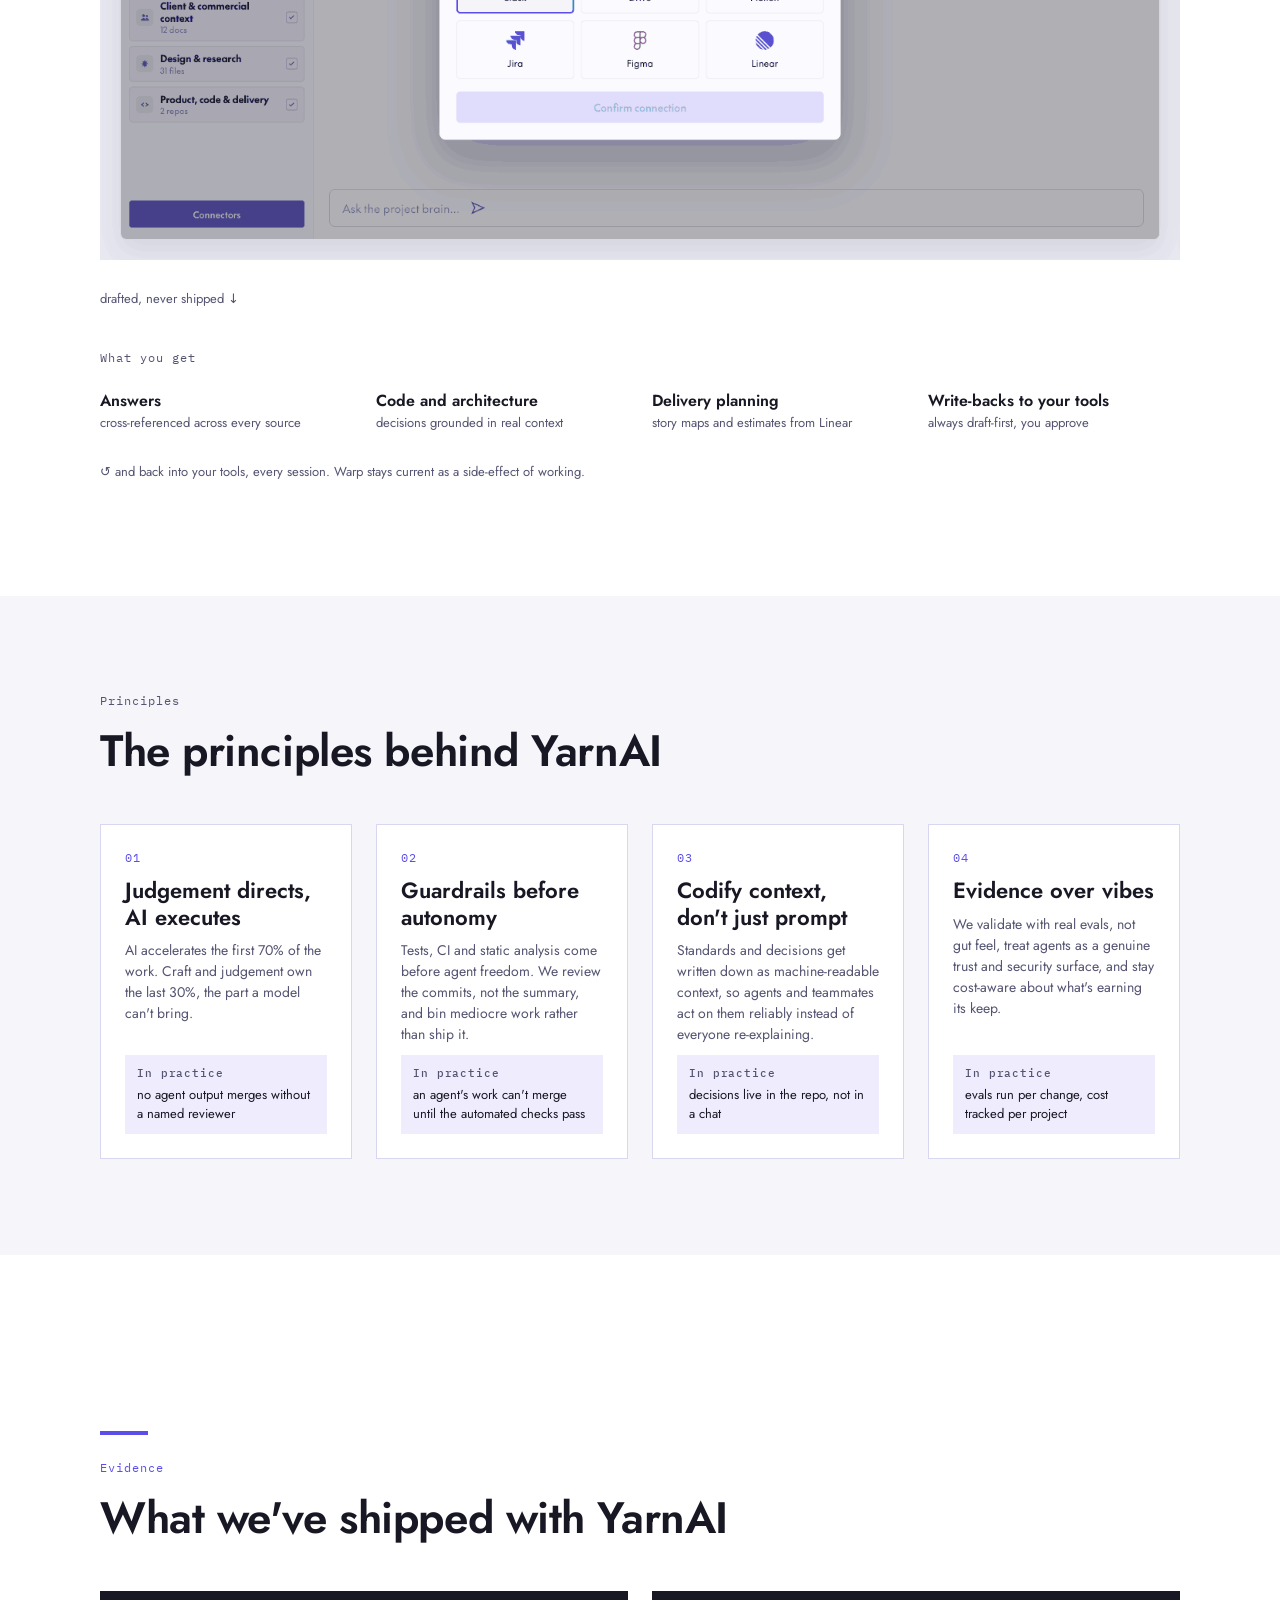
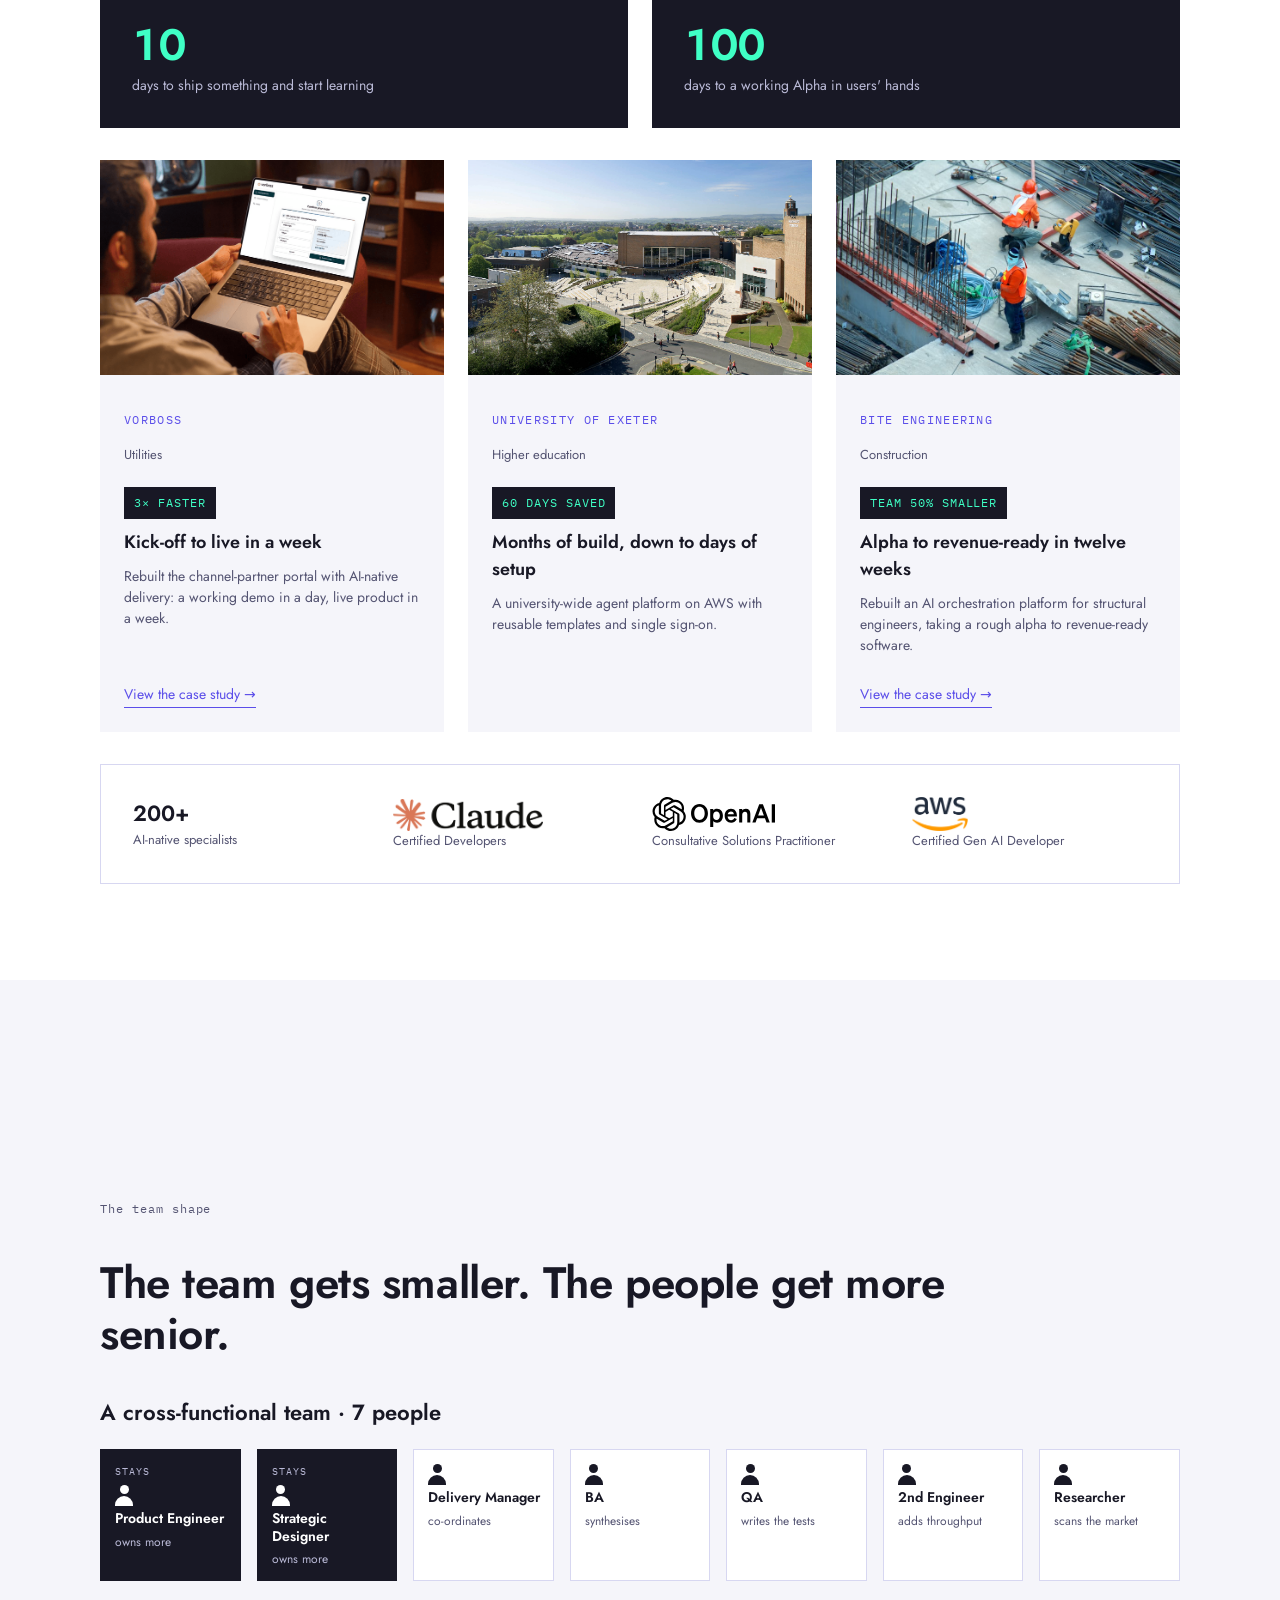
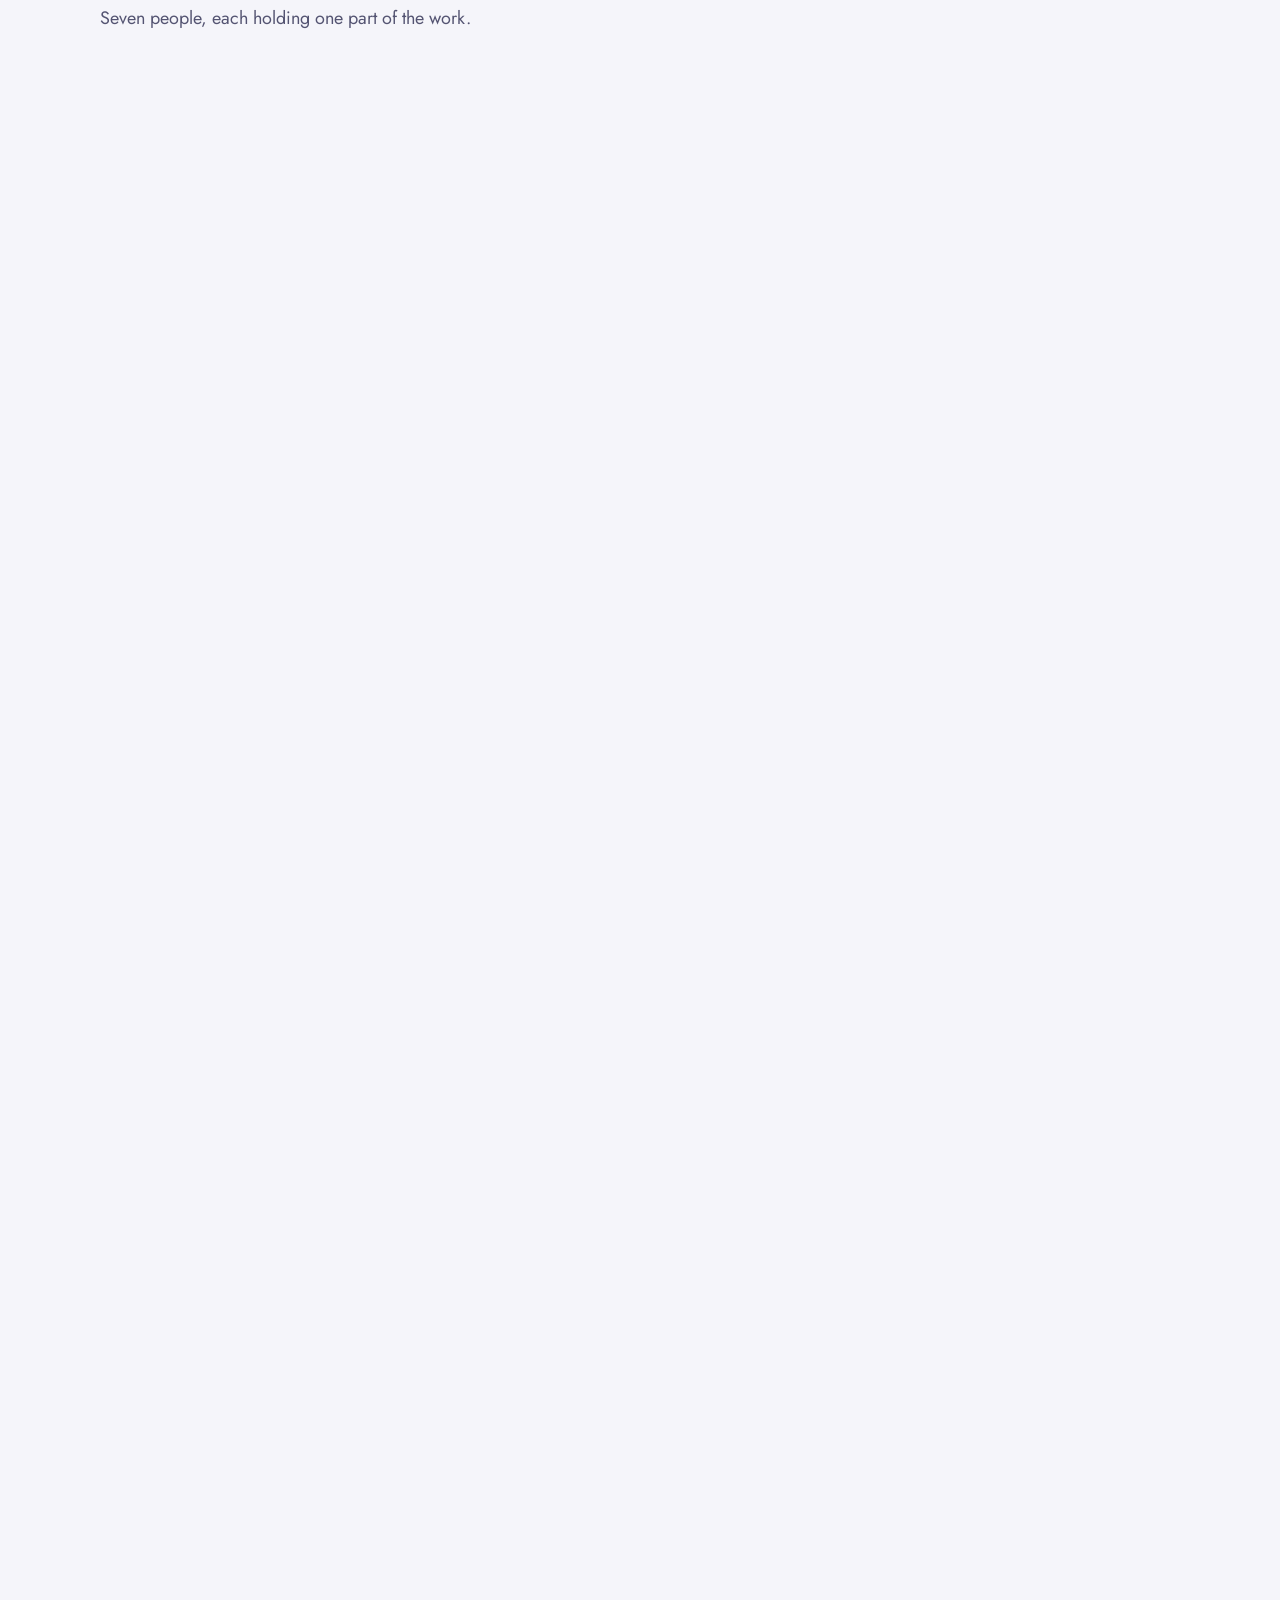
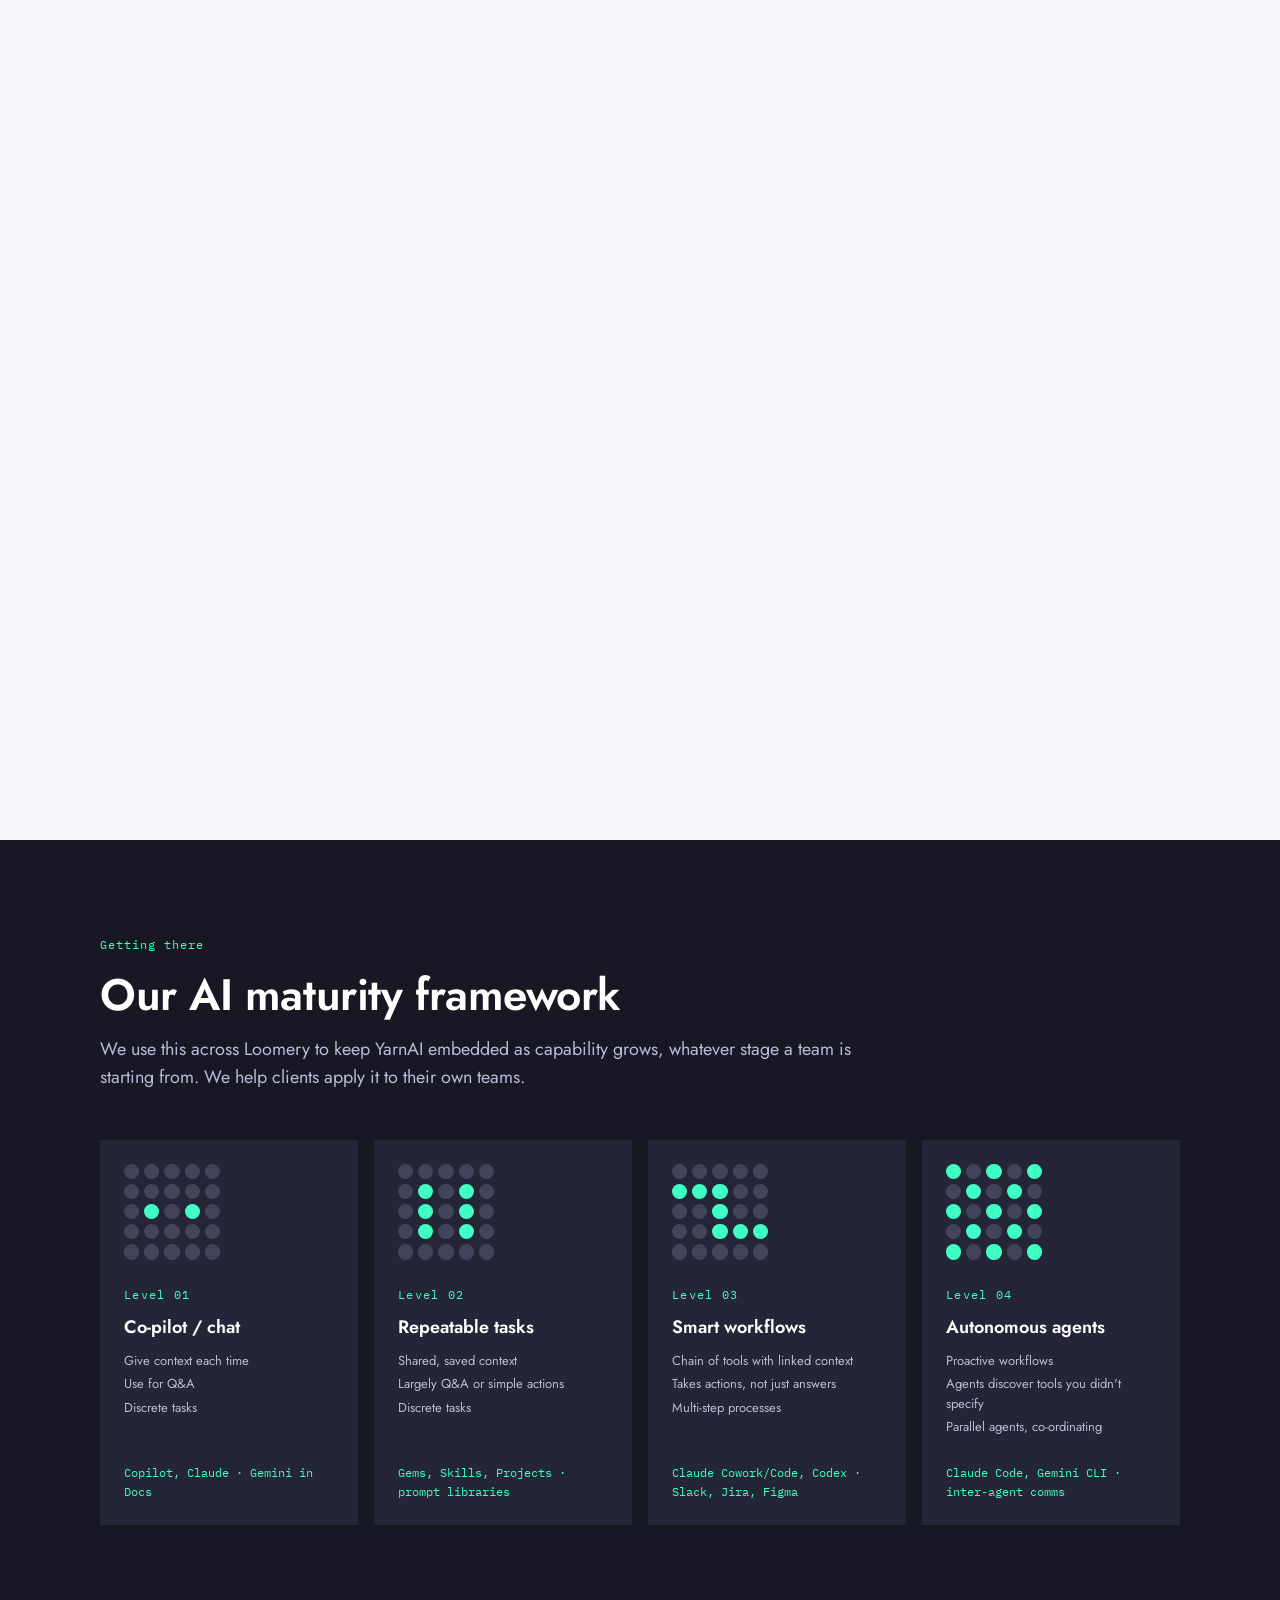
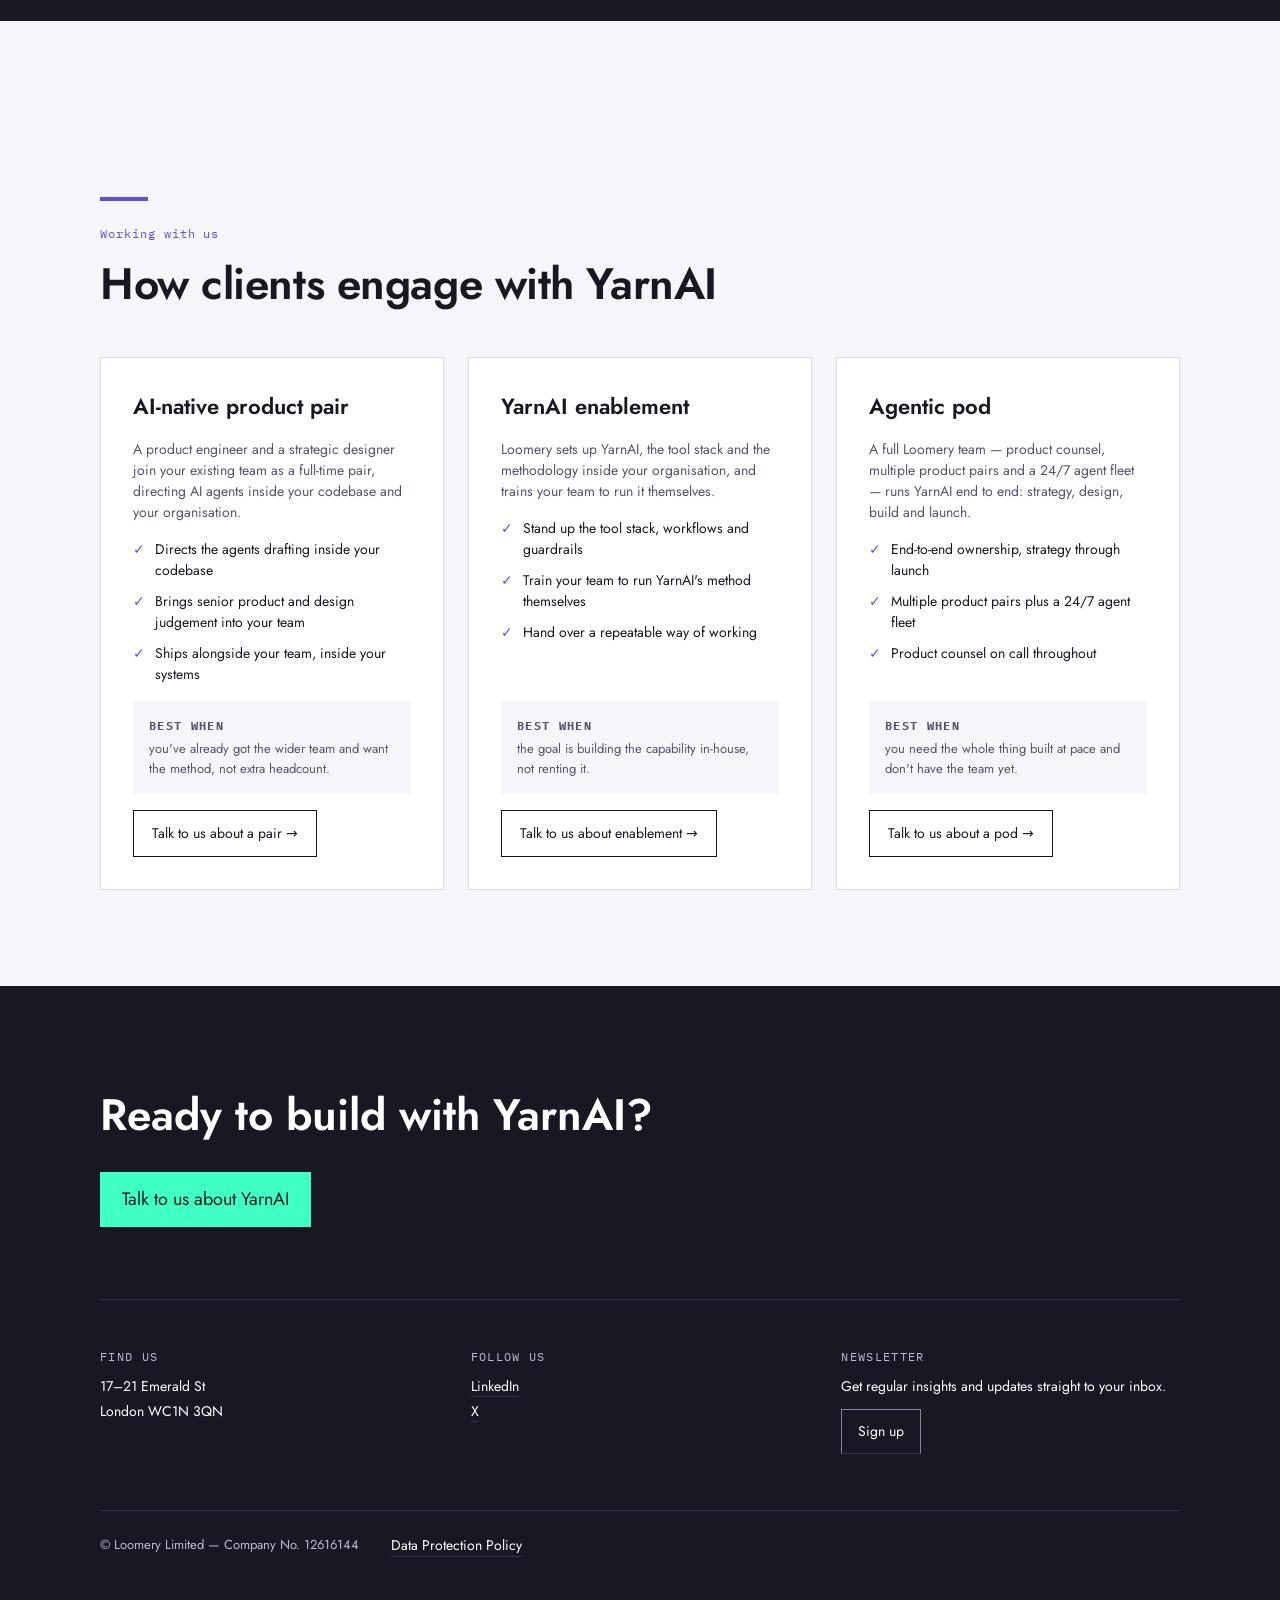
==== commit 8bdb9f59: "Drop the foundations band; smoother session GIF with real connector logos Section - "The foundations" ====
--- a/index.html
+++ b/index.html
@@ -161,28 +161,6 @@
     <h2 class="section-title reveal" data-d="1">What we put around the agents</h2>
     <p class="lead reveal" data-d="2">The agents are Claude Code and Cowork. YarnAI decides what they see, what they can do, and what they're allowed to ship.</p>
 
-    <div class="stack-divider reveal">
-      <span class="stack-divider__label">The foundations</span>
-      <span class="stack-divider__rule"></span>
-    </div>
-    <div class="agents reveal">
-      <div class="agents__brand">
-        <span class="agents__plate"><img src="images/logo-claude.png" alt="Claude" width="1280" height="275"></span>
-      </div>
-      <div class="agents__list">
-        <div class="agent">
-          <span class="agent__name">Claude Code</span>
-        </div>
-        <div class="agent">
-          <span class="agent__name">Cowork</span>
-        </div>
-      </div>
-    </div>
-
-    <div class="stack-divider stack-divider--ours reveal">
-      <span class="stack-divider__label">Built by <b>Loomery</b></span>
-      <span class="stack-divider__rule"></span>
-    </div>
     <div class="pscroll" id="pscroll" data-product="warp">
       <div class="pscroll__steps">
         <article class="pstep" data-product="warp" data-first>
--- a/styles.css
+++ b/styles.css
@@ -277,23 +277,6 @@
 .stack-runtime__tag { font-family: var(--font-mono); font-size: var(--type-label); letter-spacing: 0.11em; color: var(--state-positive); }
 .stack-runtime__name { font-size: var(--type-base); font-weight: 600; }
 .stack-runtime__note { font-size: var(--type-small); color: var(--text-on-inverse-muted); }
-
-/* ============================================================
-   OFF THE SHELF — the bought half, with something to look at
-   ============================================================ */
-.agents { display: grid; grid-template-columns: minmax(240px, 0.8fr) 1.2fr; gap: var(--s-6);
-  background: var(--surface-inverse); color: var(--text-on-inverse); padding: var(--s-5); align-items: center; }
-.agents__brand { display: flex; align-items: center; }
-/* the wordmark ships black; reversed out it reads on the inverse panel */
-.agents__plate { display: inline-flex; align-self: flex-start; }
-.agents__plate img { width: auto; height: 32px; max-width: 180px; object-fit: contain;
-  display: block; filter: brightness(0) invert(1); }
-.agents__note { font-size: var(--type-small); color: var(--text-on-inverse-muted); }
-.agents__list { display: flex; gap: var(--s-6); flex-wrap: wrap; align-items: center; }
-.agent { border-left: 2px solid var(--state-positive); padding-left: var(--s-3); }
-.agent__name { font-size: var(--type-base); font-weight: 600; }
-.agent__role { font-size: var(--type-small); color: var(--text-on-inverse-muted); }
-@media (max-width: 900px) { .agents, .agents__list { grid-template-columns: 1fr; } }
 
 /* ============================================================
    BUILT BY LOOMERY — stacked, media follows what you are reading
@@ -340,9 +323,6 @@
 .stack-divider { margin: var(--s-7) 0 var(--s-4); display: flex; align-items: center; gap: var(--s-3); }
 .stack-divider__label { font-family: var(--font-mono); font-size: 18px; letter-spacing: 0.02em; color: var(--text-secondary); white-space: nowrap; }
 .stack-divider__rule { height: 1px; background: var(--border-subtle); flex: 1; }
-.stack-divider__label b { color: var(--text-product); font-weight: 500; }
-.stack-divider--ours .stack-divider__label { color: var(--text-primary); }
-.stack-divider--ours .stack-divider__rule { background: var(--text-product); opacity: 0.35; }
 .stack-pair { display: grid; grid-template-columns: 1fr 1fr; gap: var(--s-4); }
 .scard { background: var(--surface-page); border: 1px solid var(--border-subtle); padding: var(--s-5); }
 .scard__title { font-size: var(--type-card); font-weight: 600; margin: 0 0 4px; }
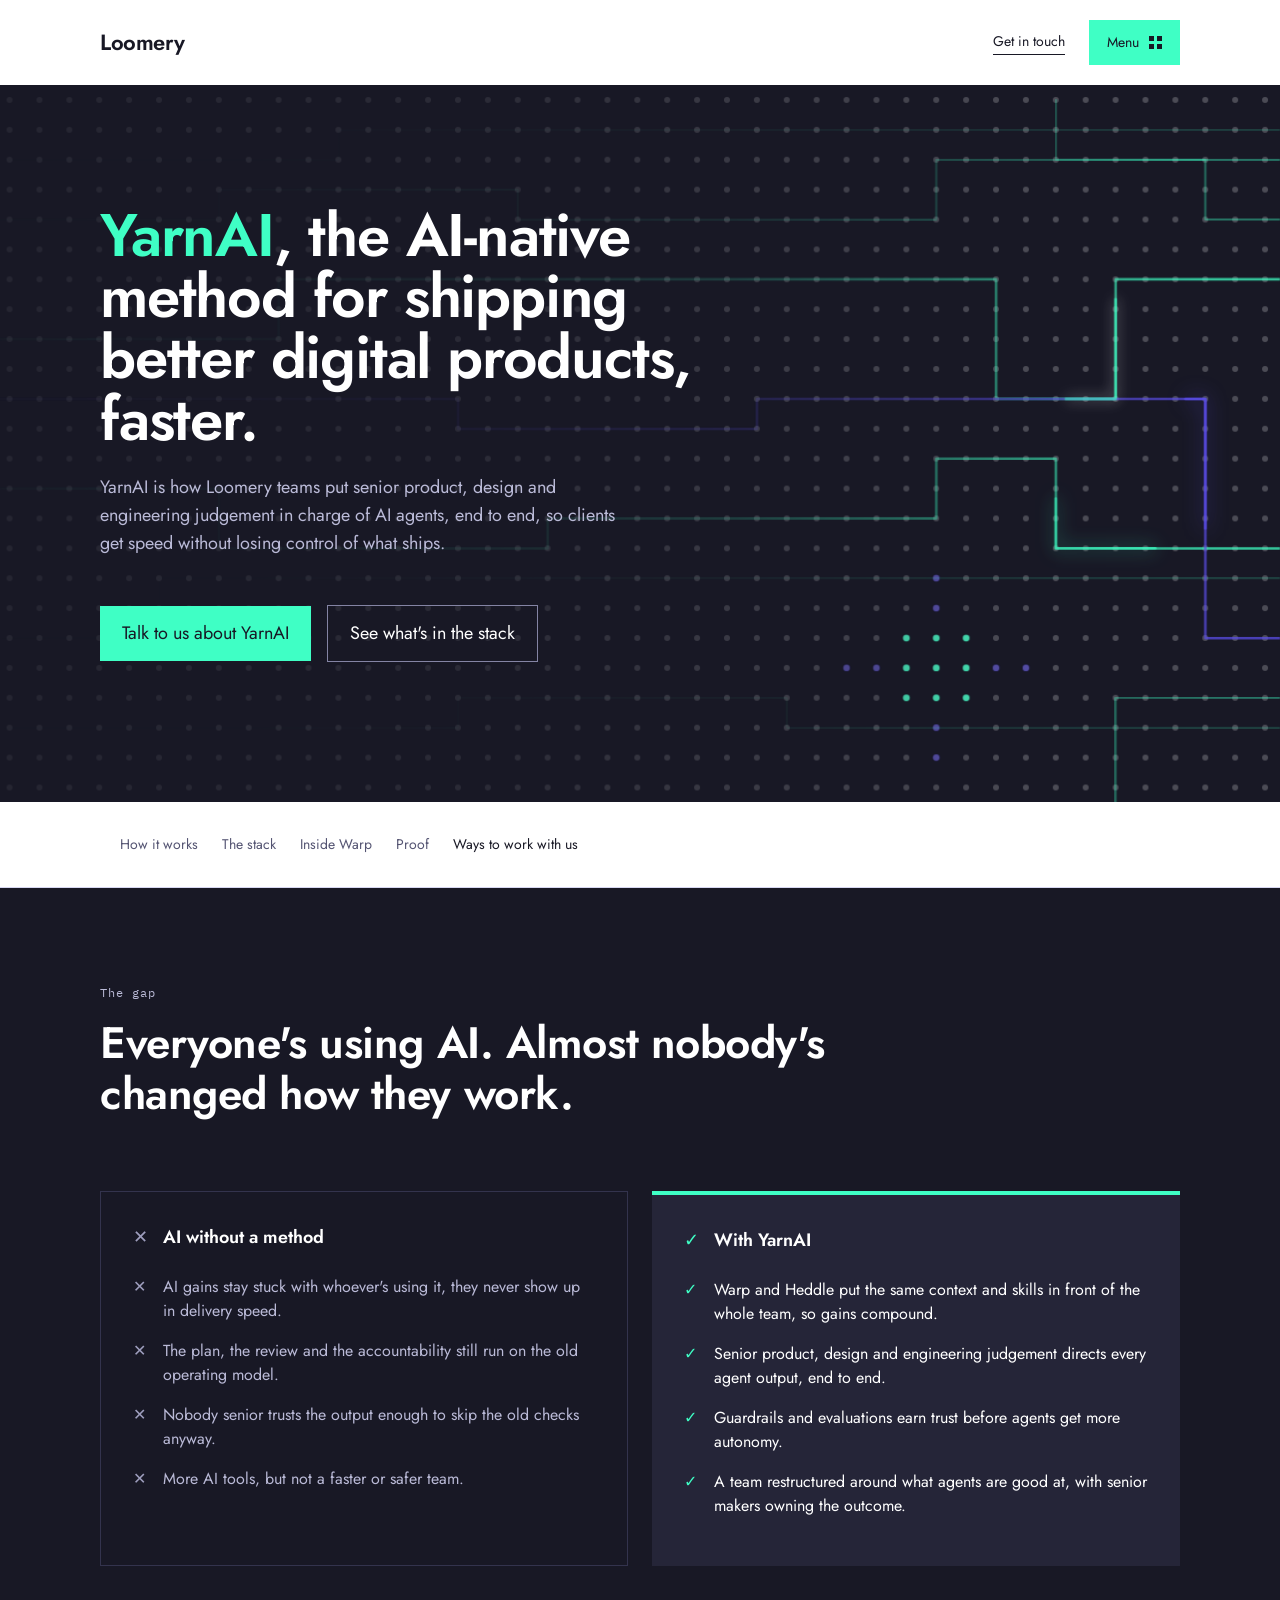
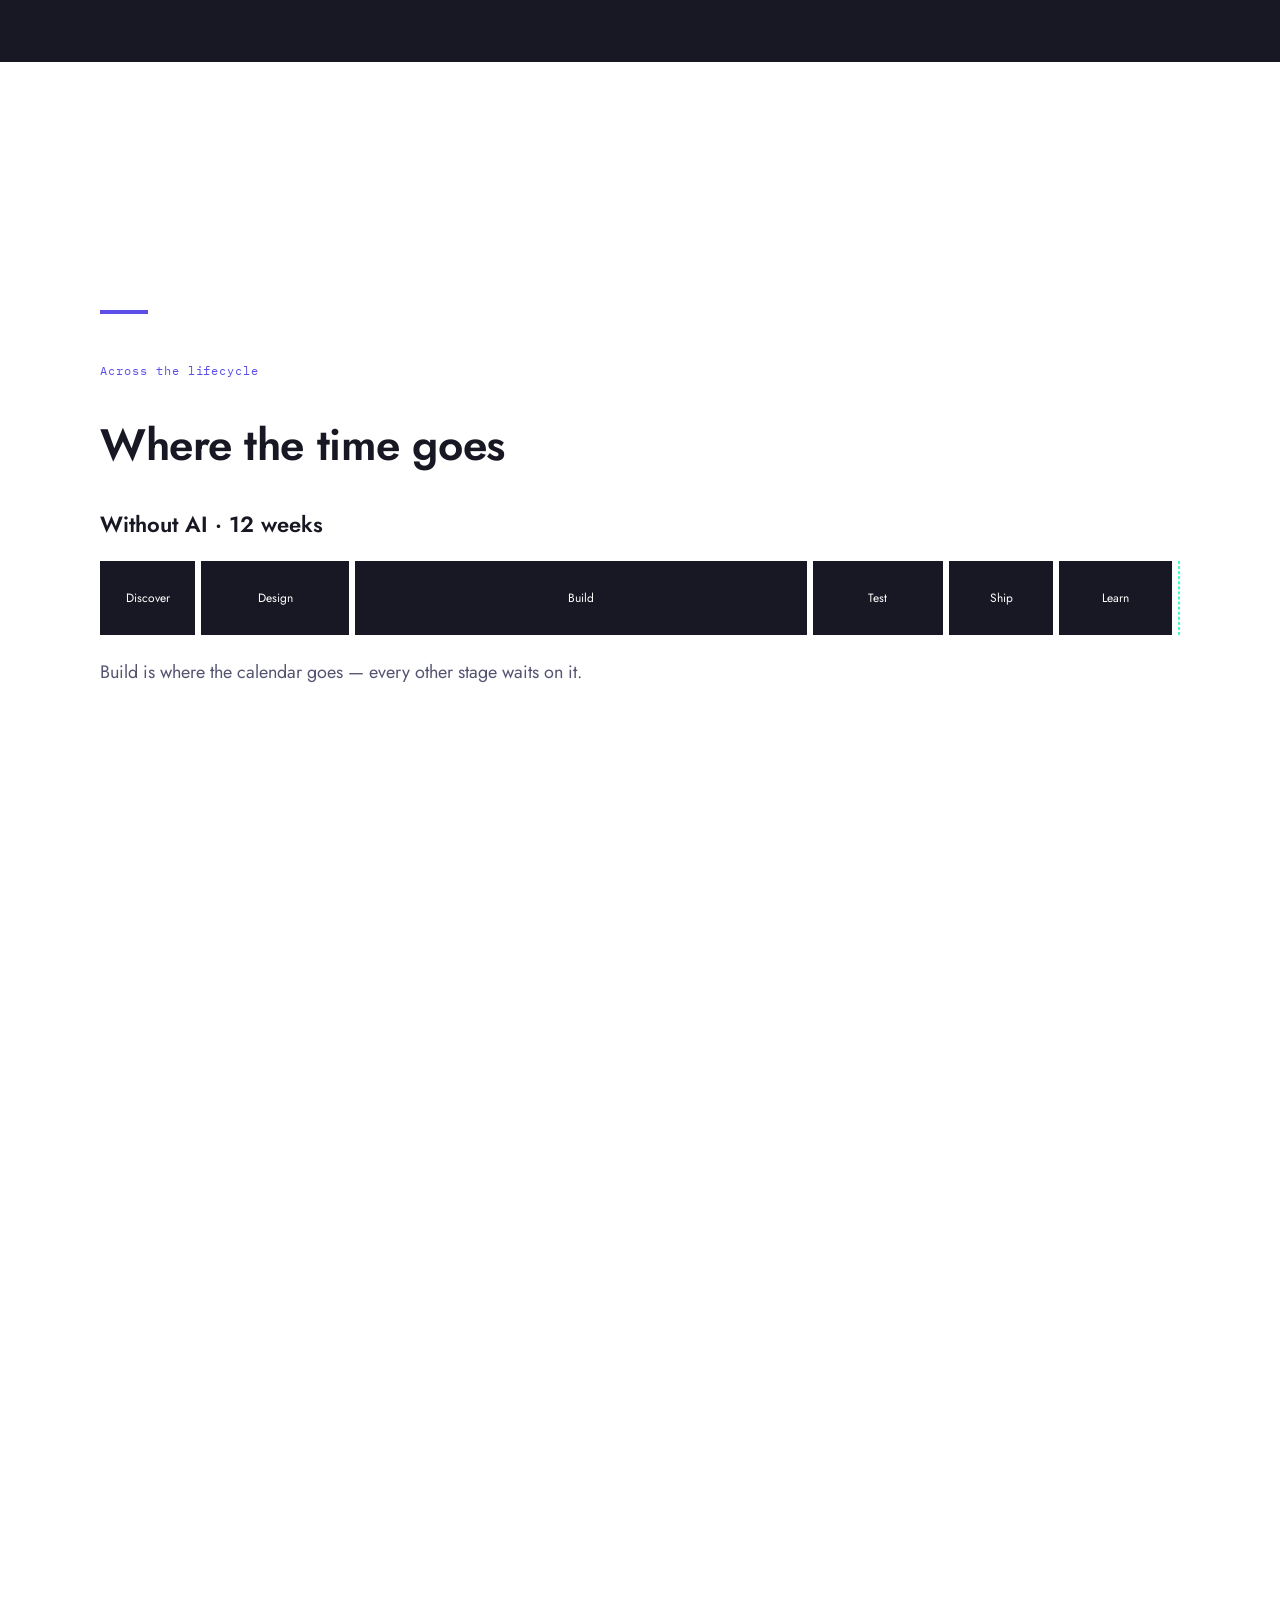
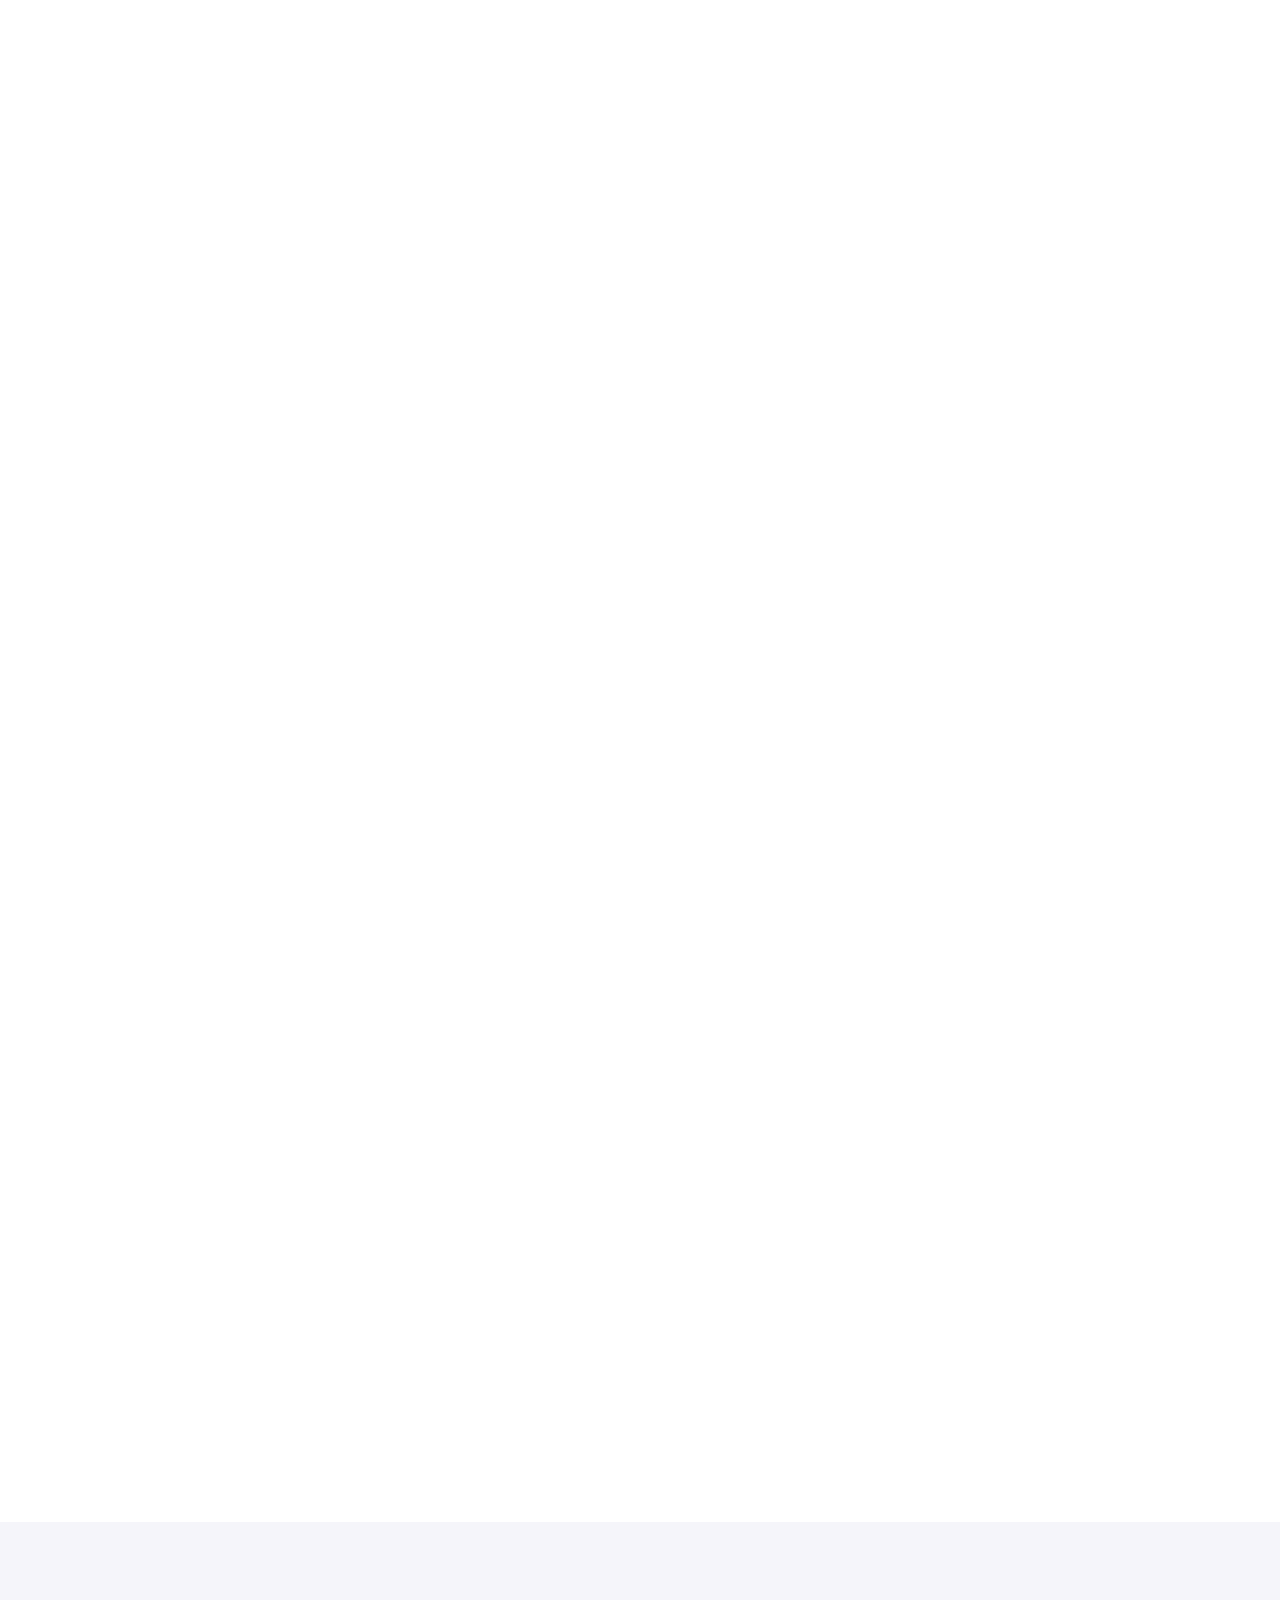
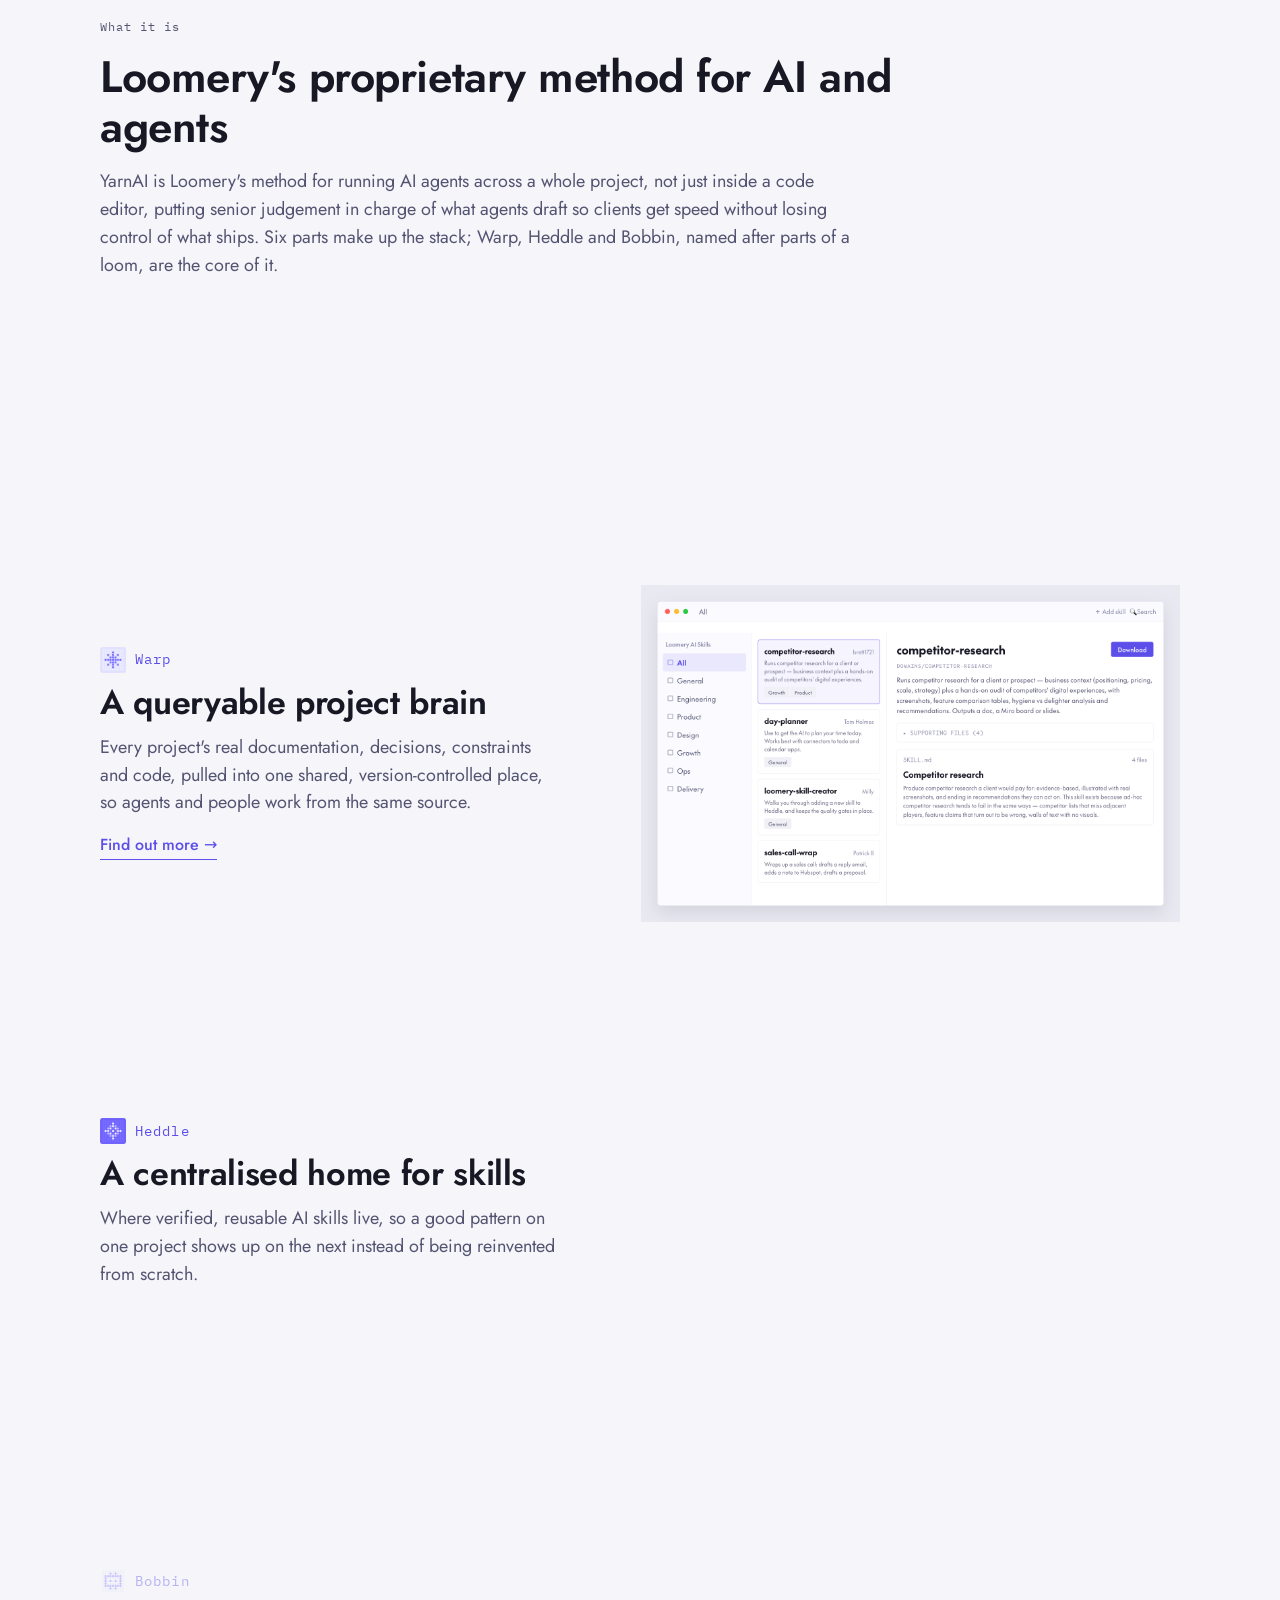
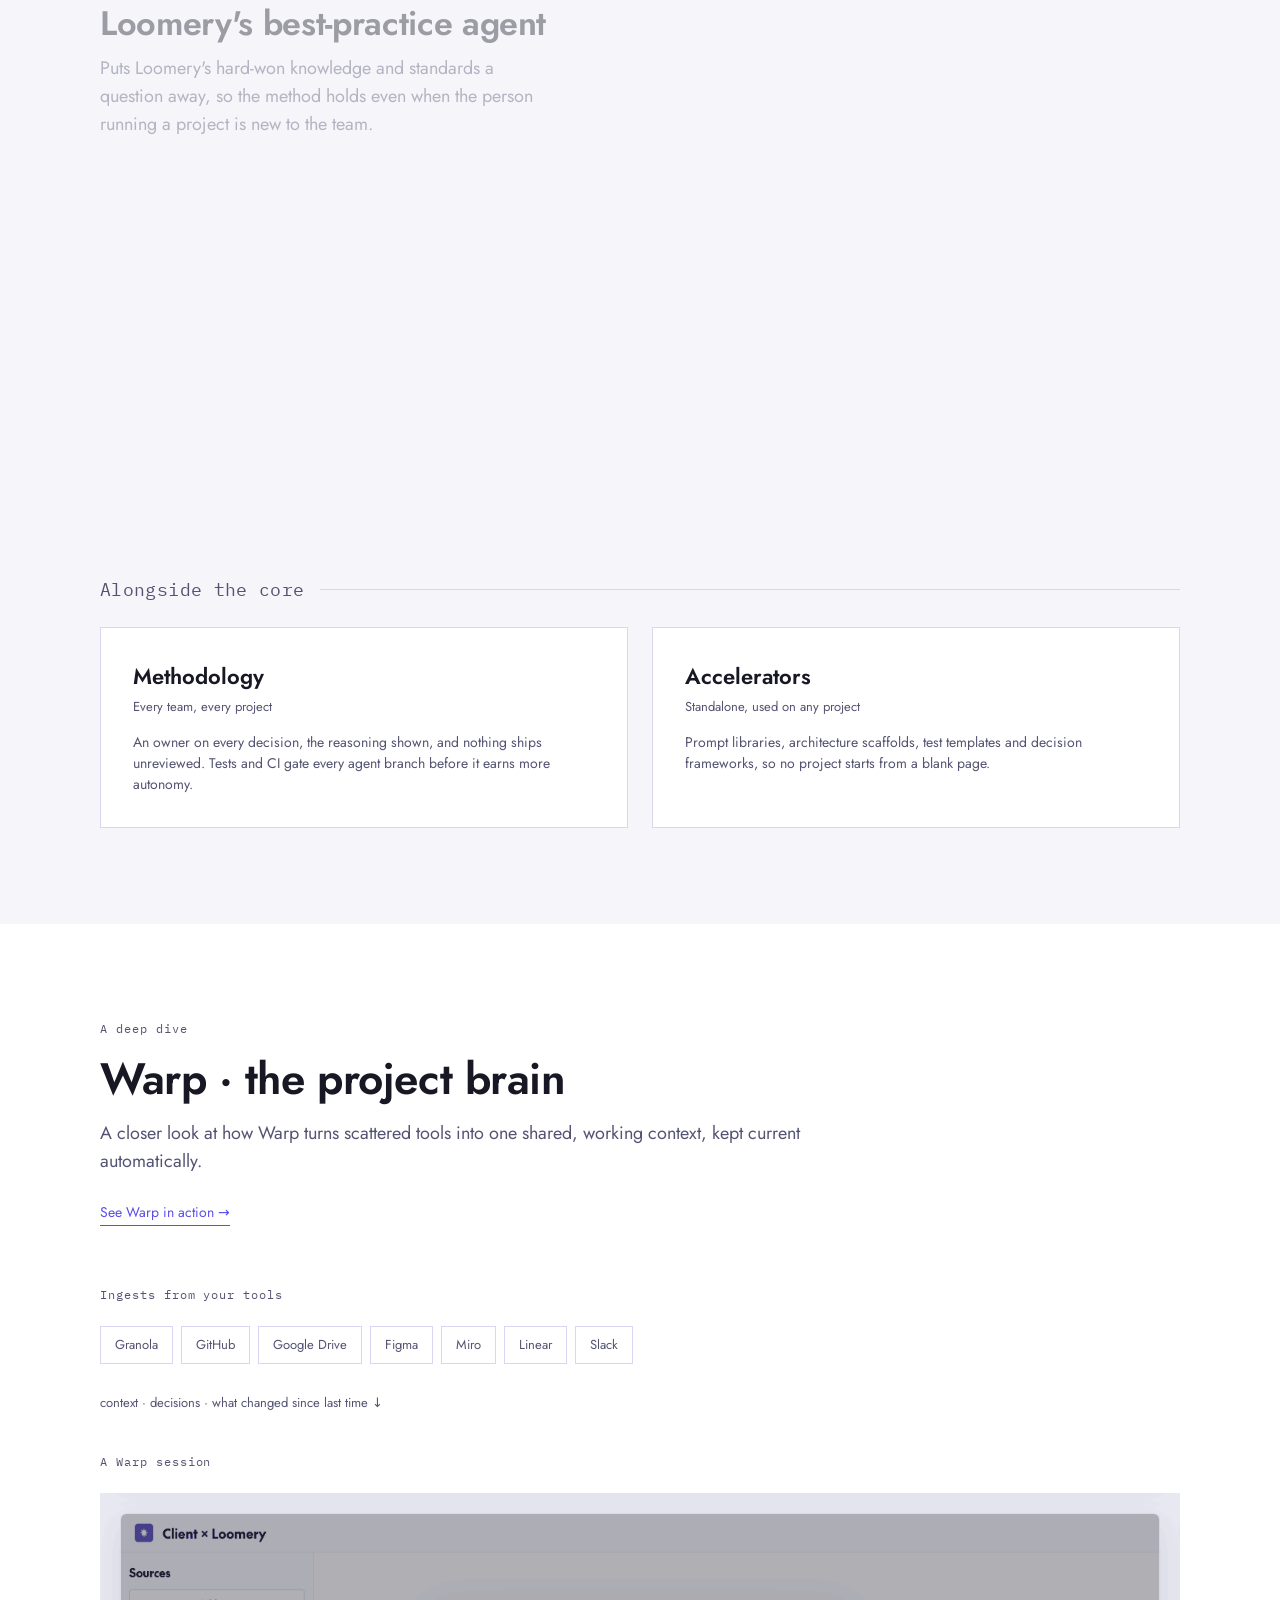
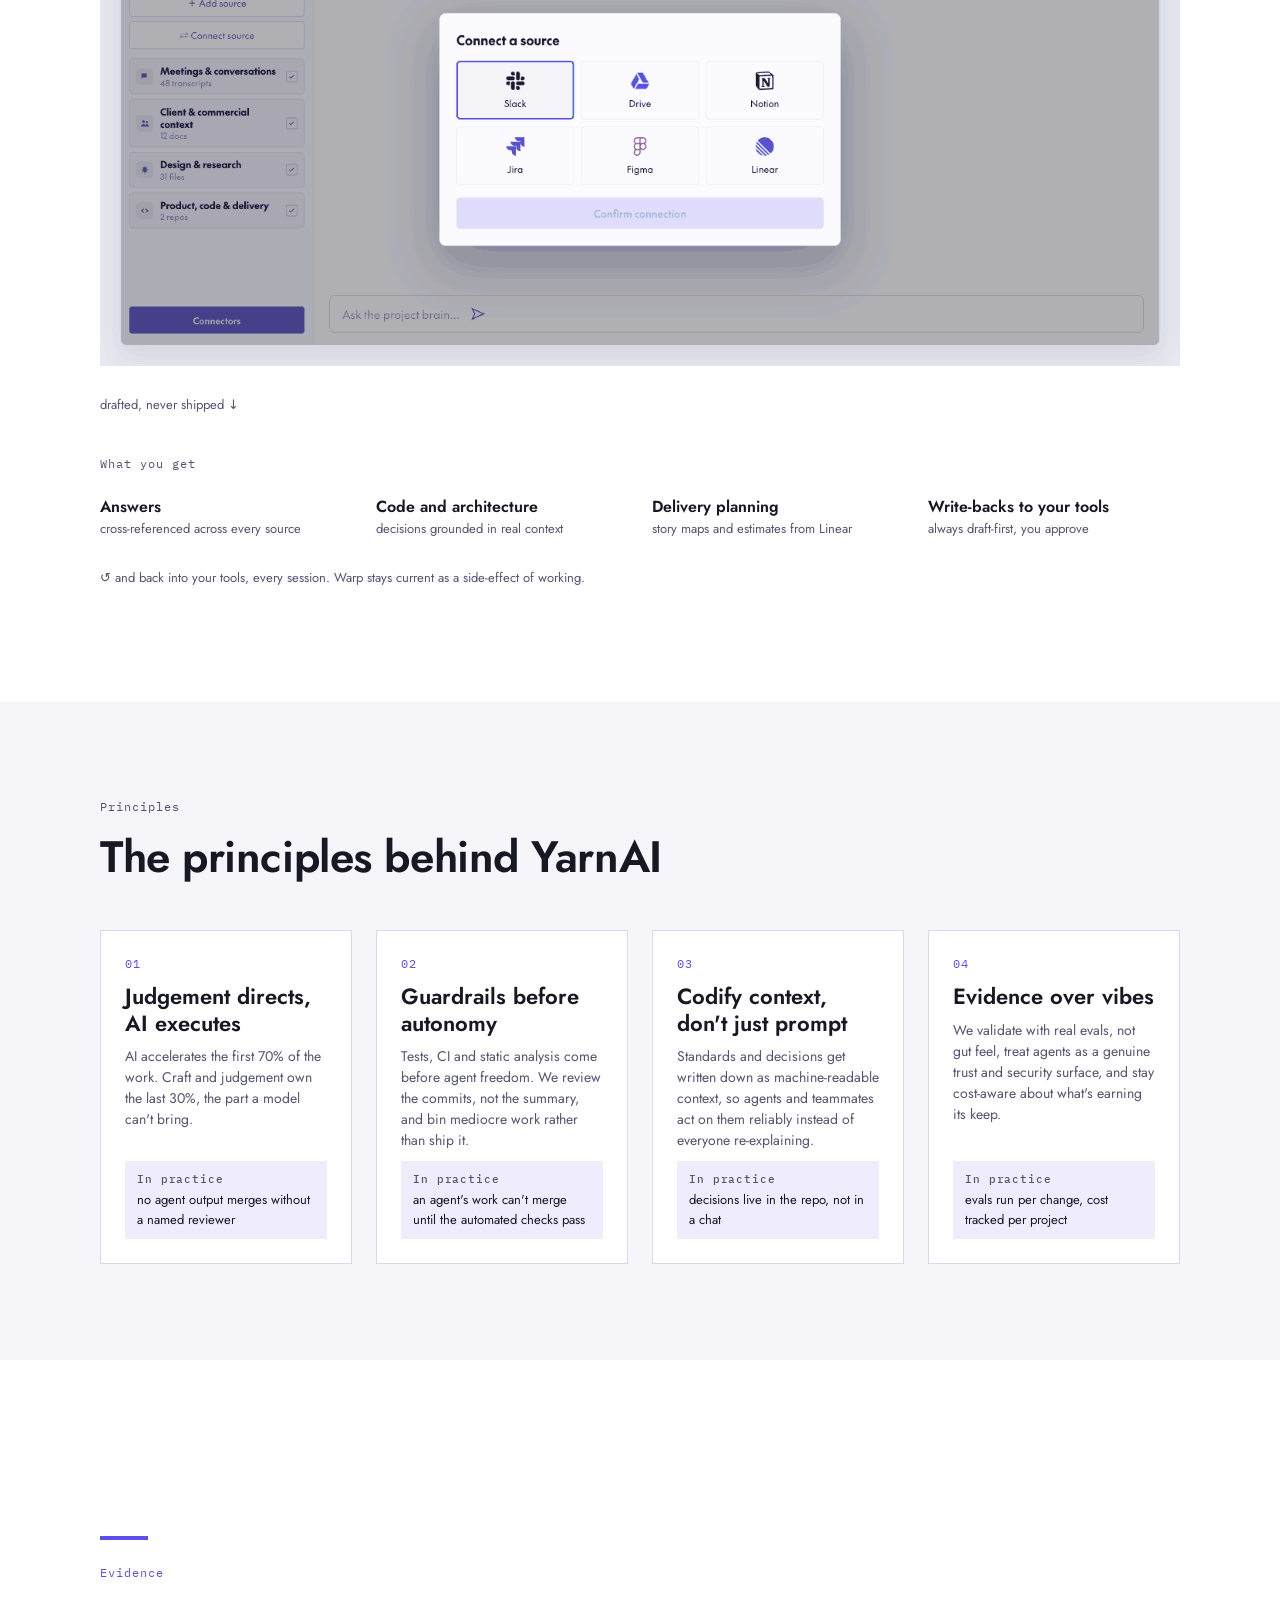
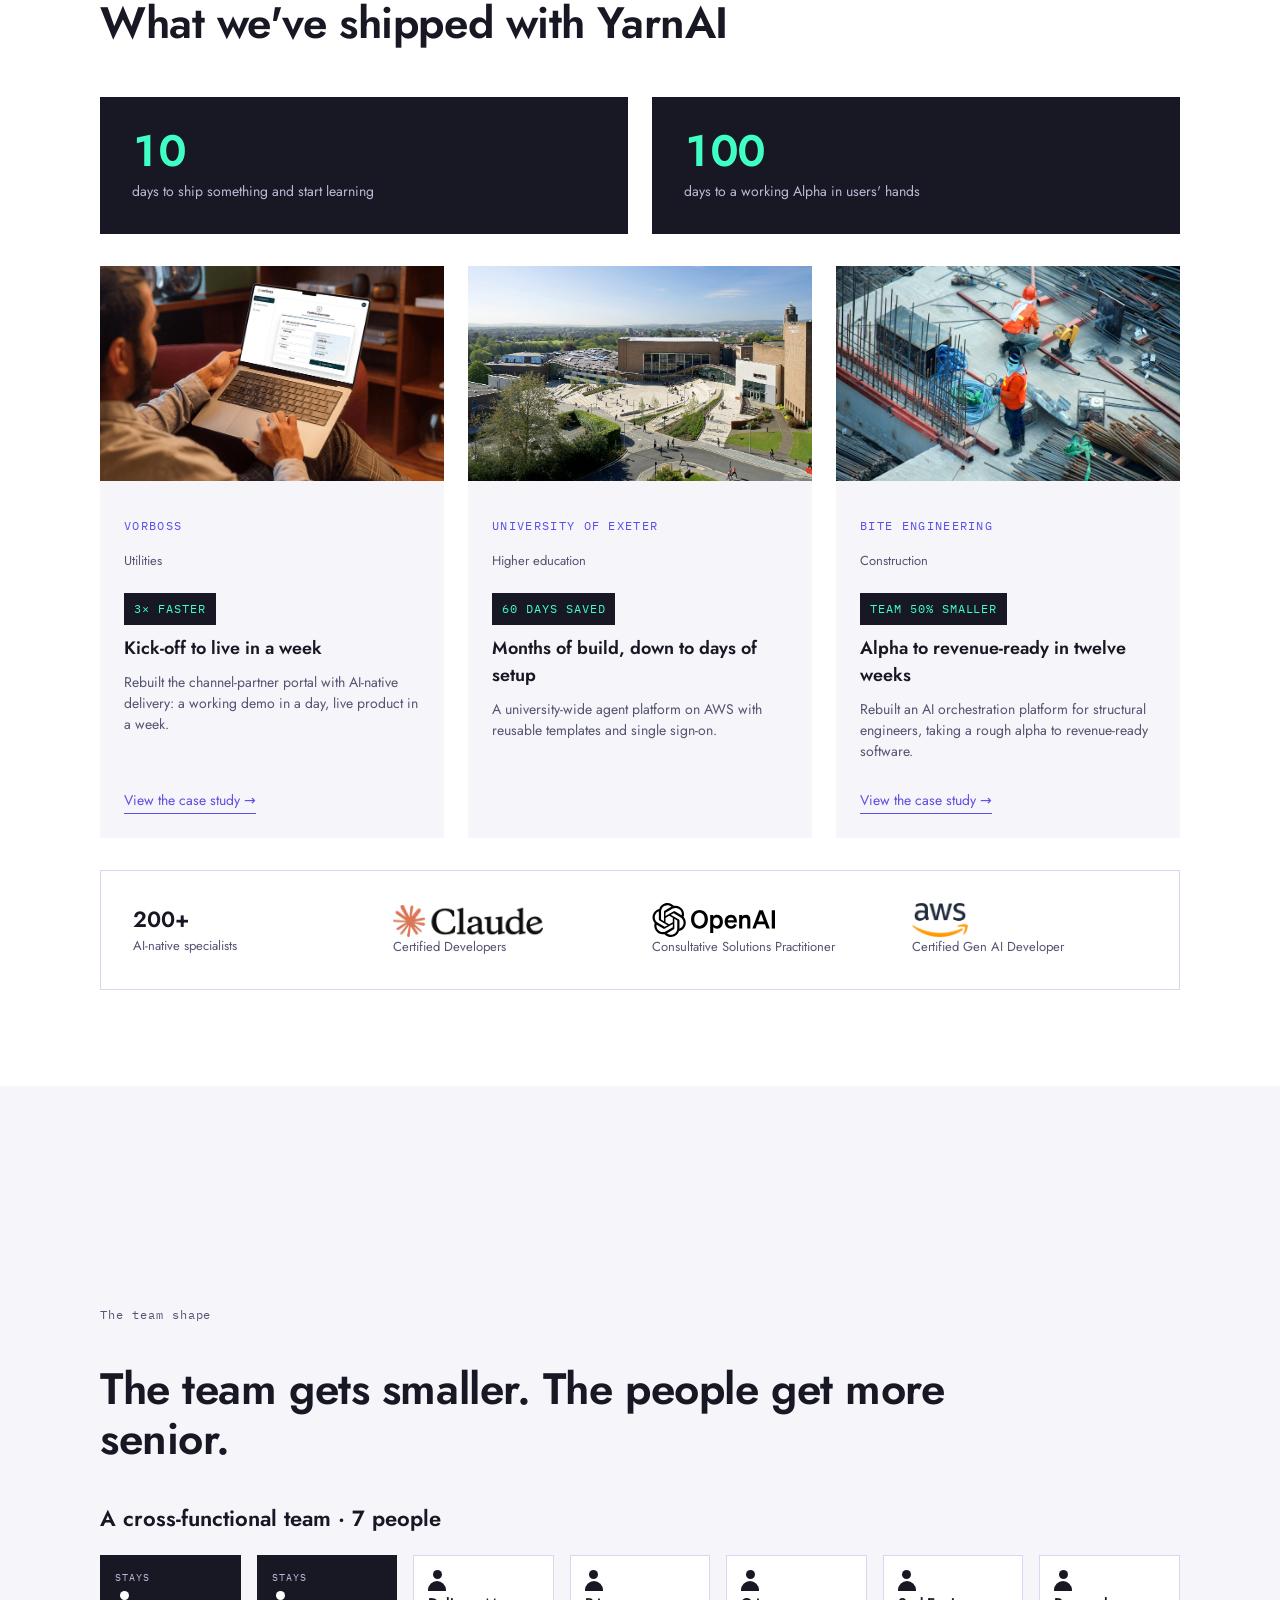
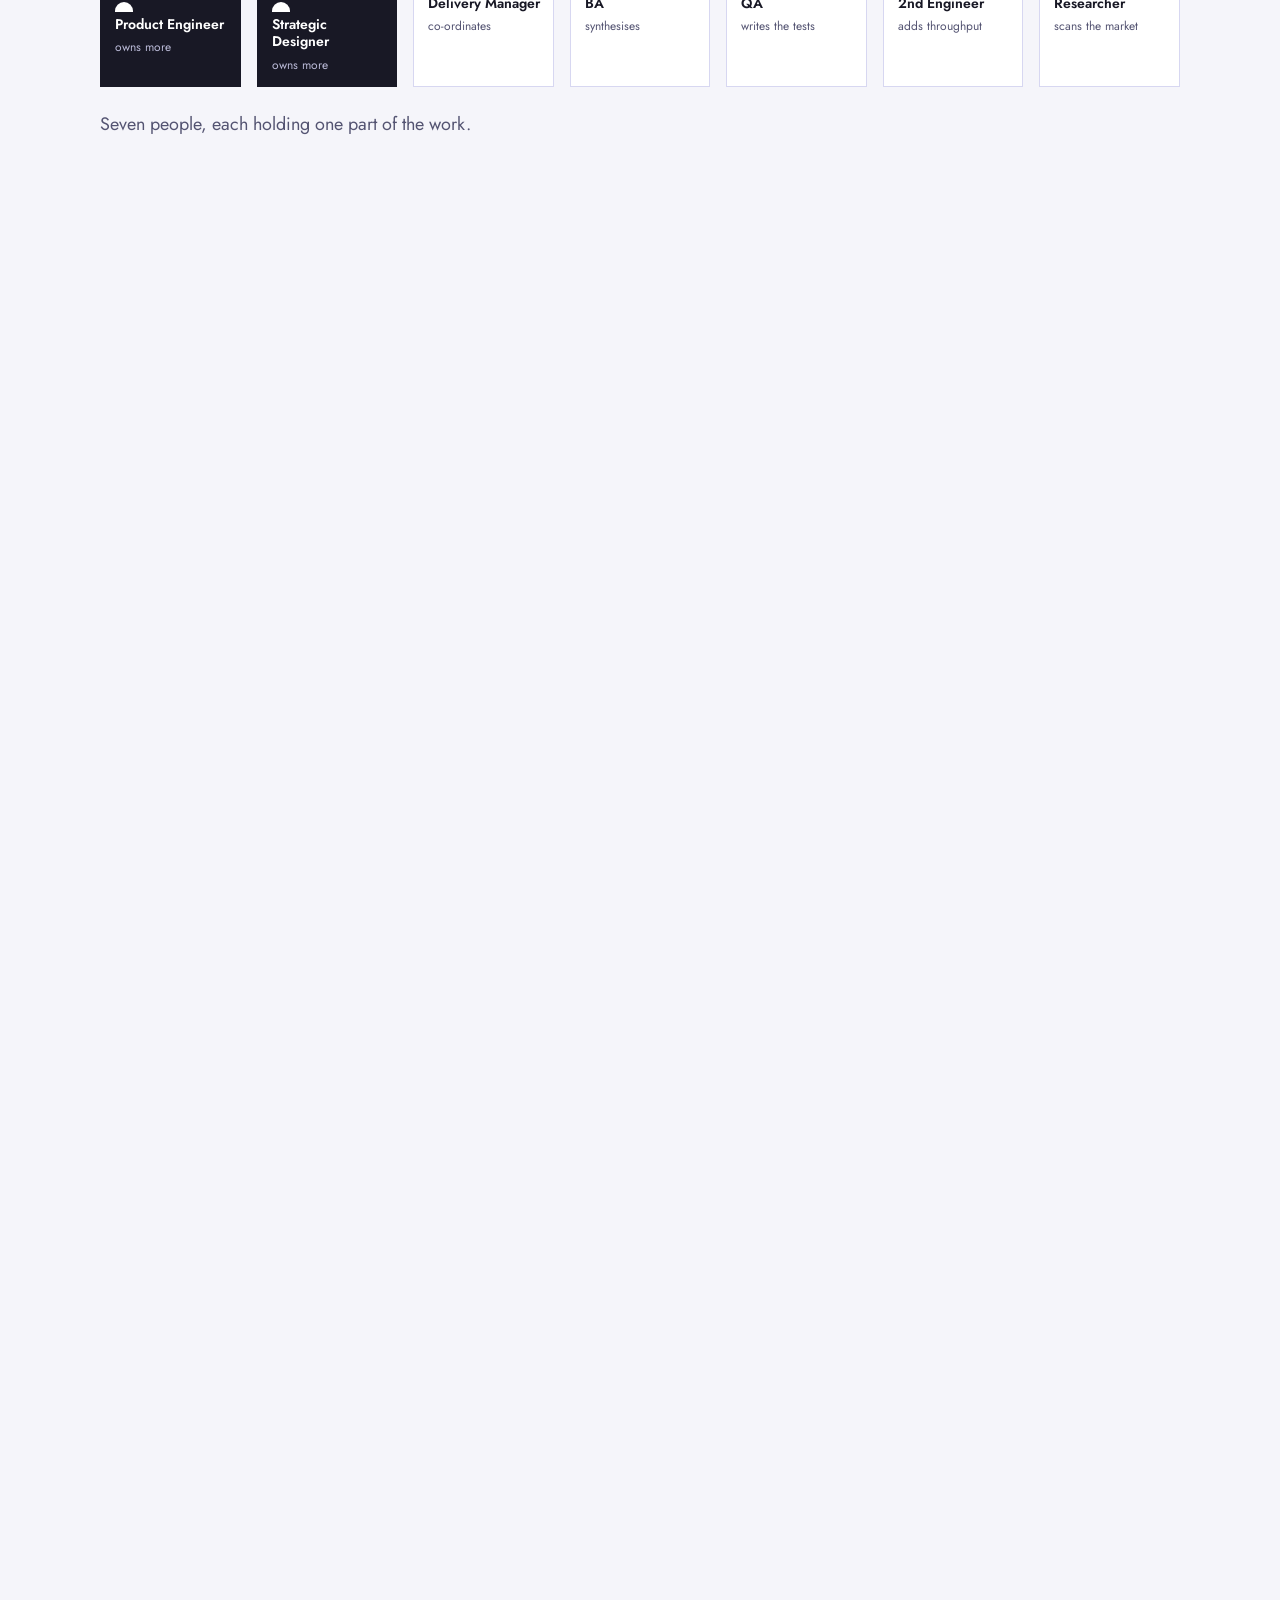
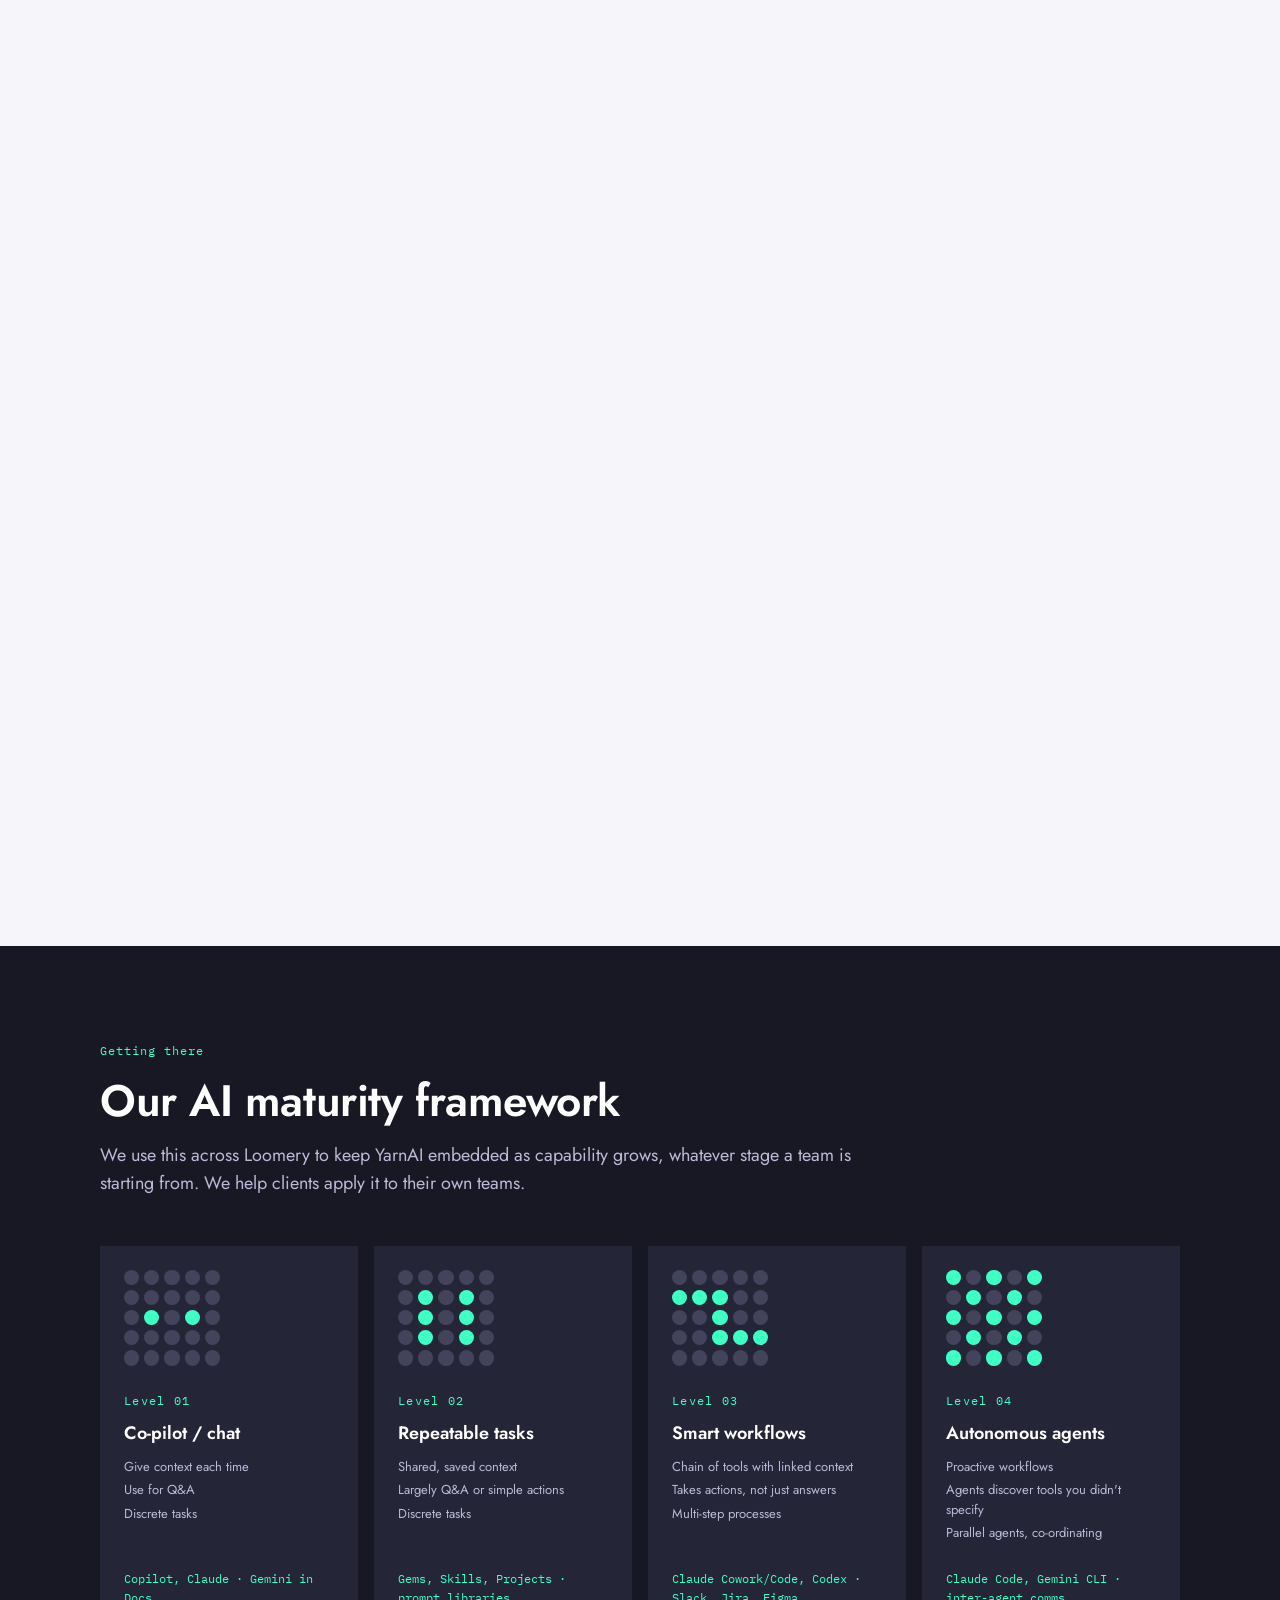
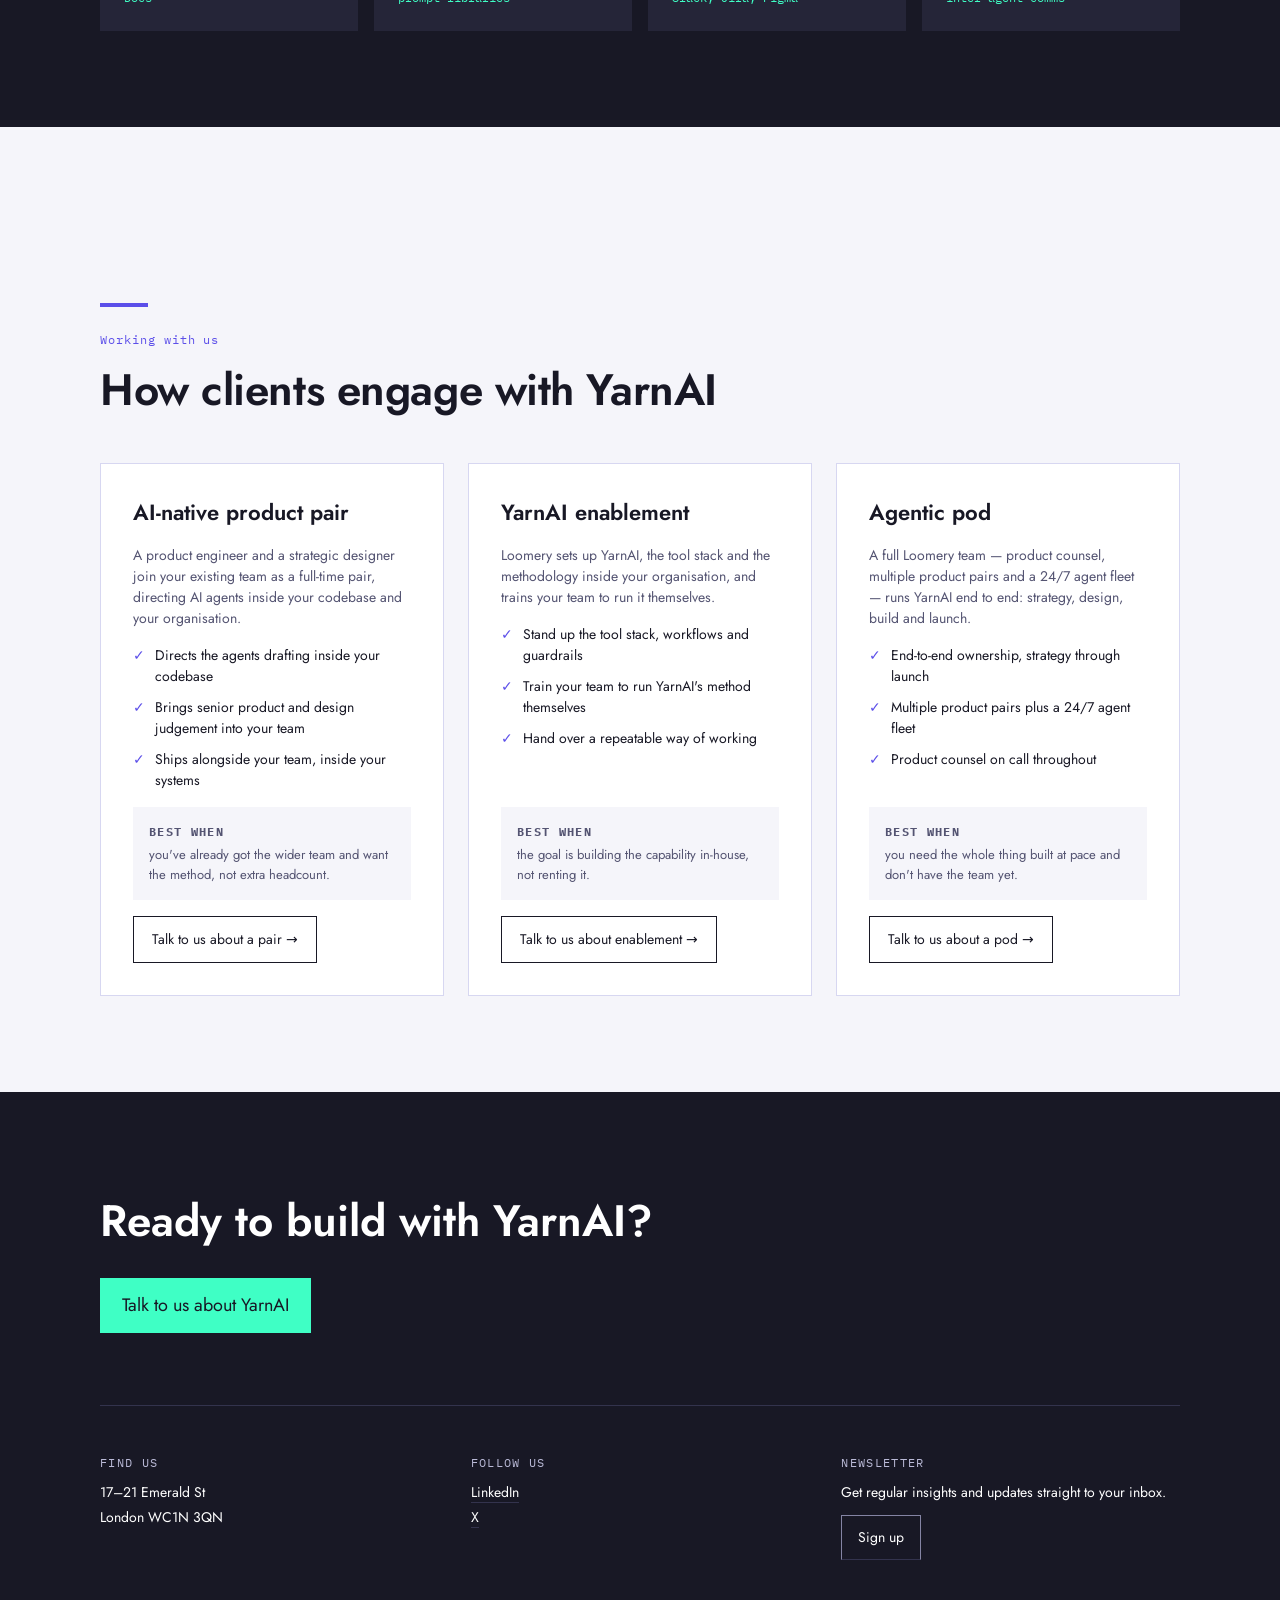
==== commit df46ce0b: "Say what YarnAI is in the stack section "What we put around the agents" described the section's cont" ====
--- a/index.html
+++ b/index.html
@@ -158,8 +158,8 @@
 <section class="section section--sunk" id="stack">
   <div class="wrap">
     <p class="eyebrow reveal">What it is</p>
-    <h2 class="section-title reveal" data-d="1">What we put around the agents</h2>
-    <p class="lead reveal" data-d="2">The agents are Claude Code and Cowork. YarnAI decides what they see, what they can do, and what they're allowed to ship.</p>
+    <h2 class="section-title reveal" data-d="1">Loomery's proprietary method for AI and agents</h2>
+    <p class="lead reveal" data-d="2">YarnAI is Loomery's method for running AI agents across a whole project, not just inside a code editor, putting senior judgement in charge of what agents draft so clients get speed without losing control of what ships. Six parts make up the stack; Warp, Heddle and Bobbin, named after parts of a loom, are the core of it.</p>
 
     <div class="pscroll" id="pscroll" data-product="warp">
       <div class="pscroll__steps">
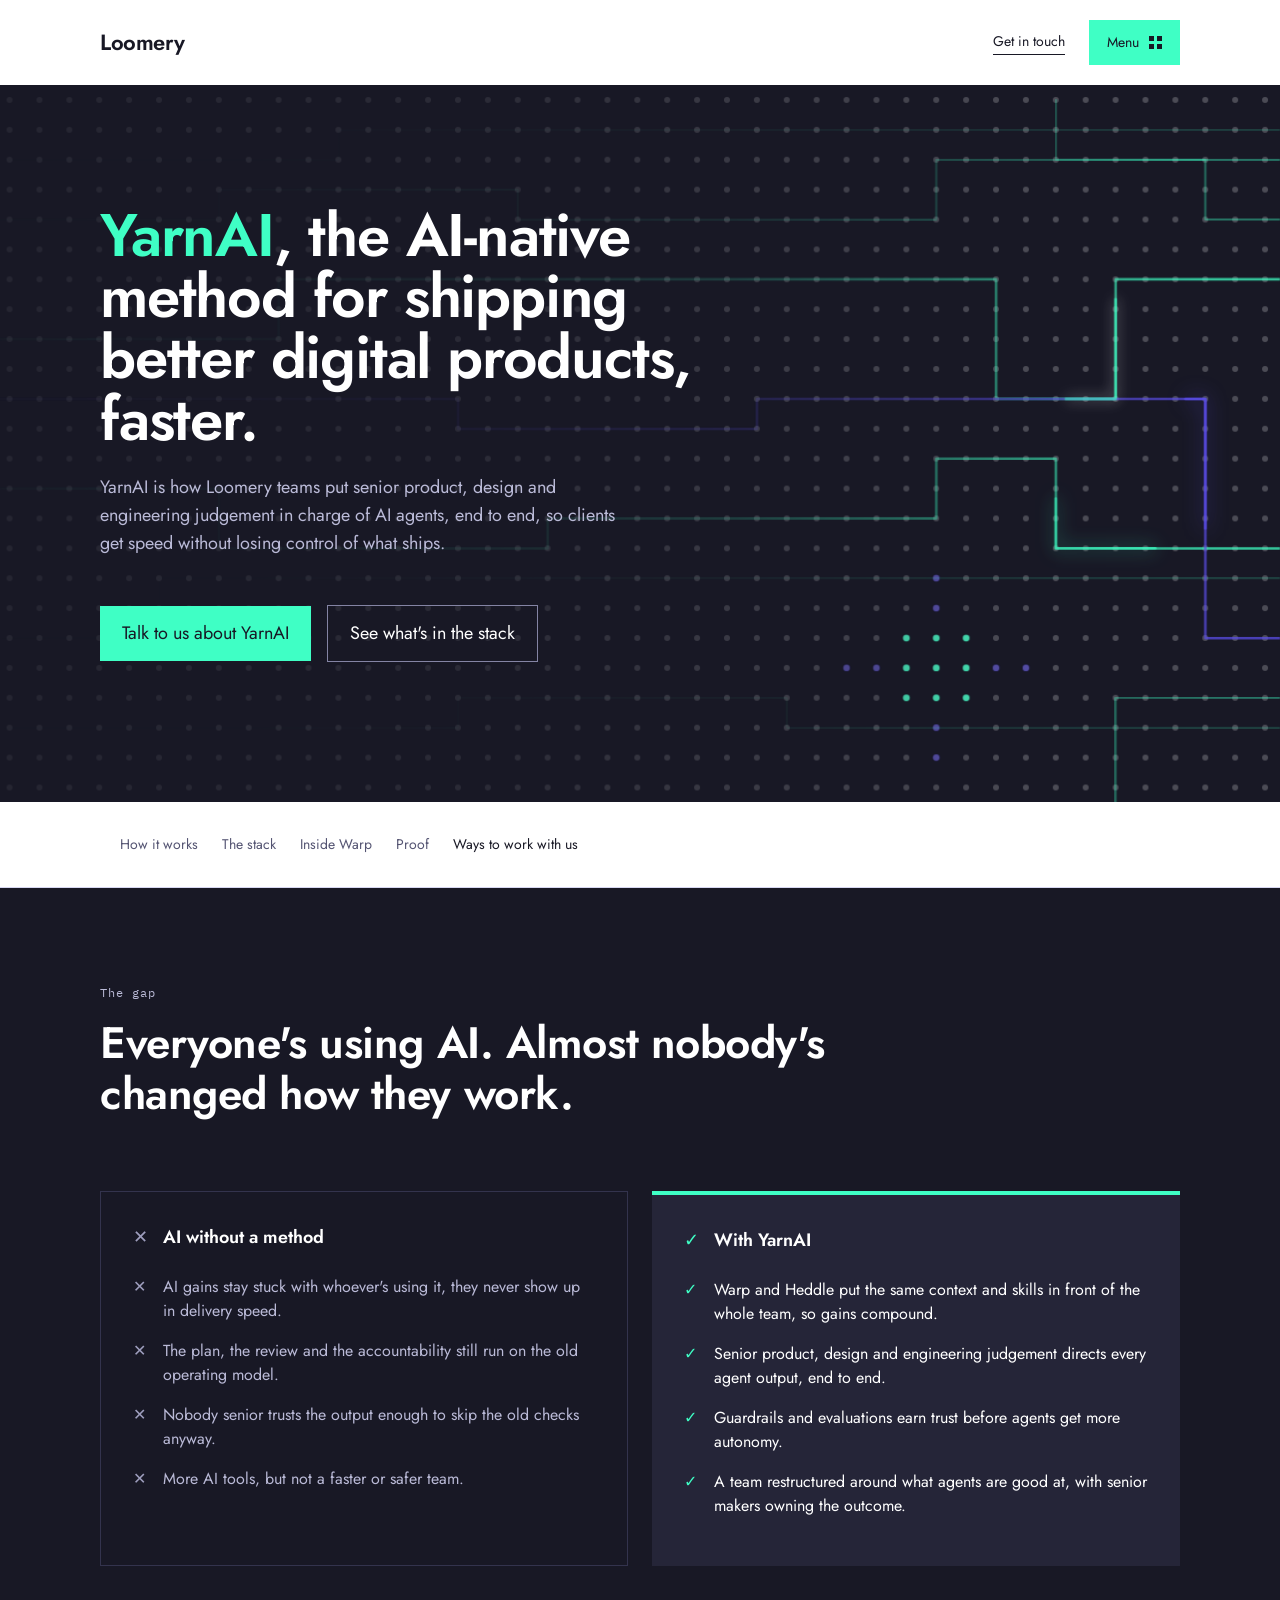
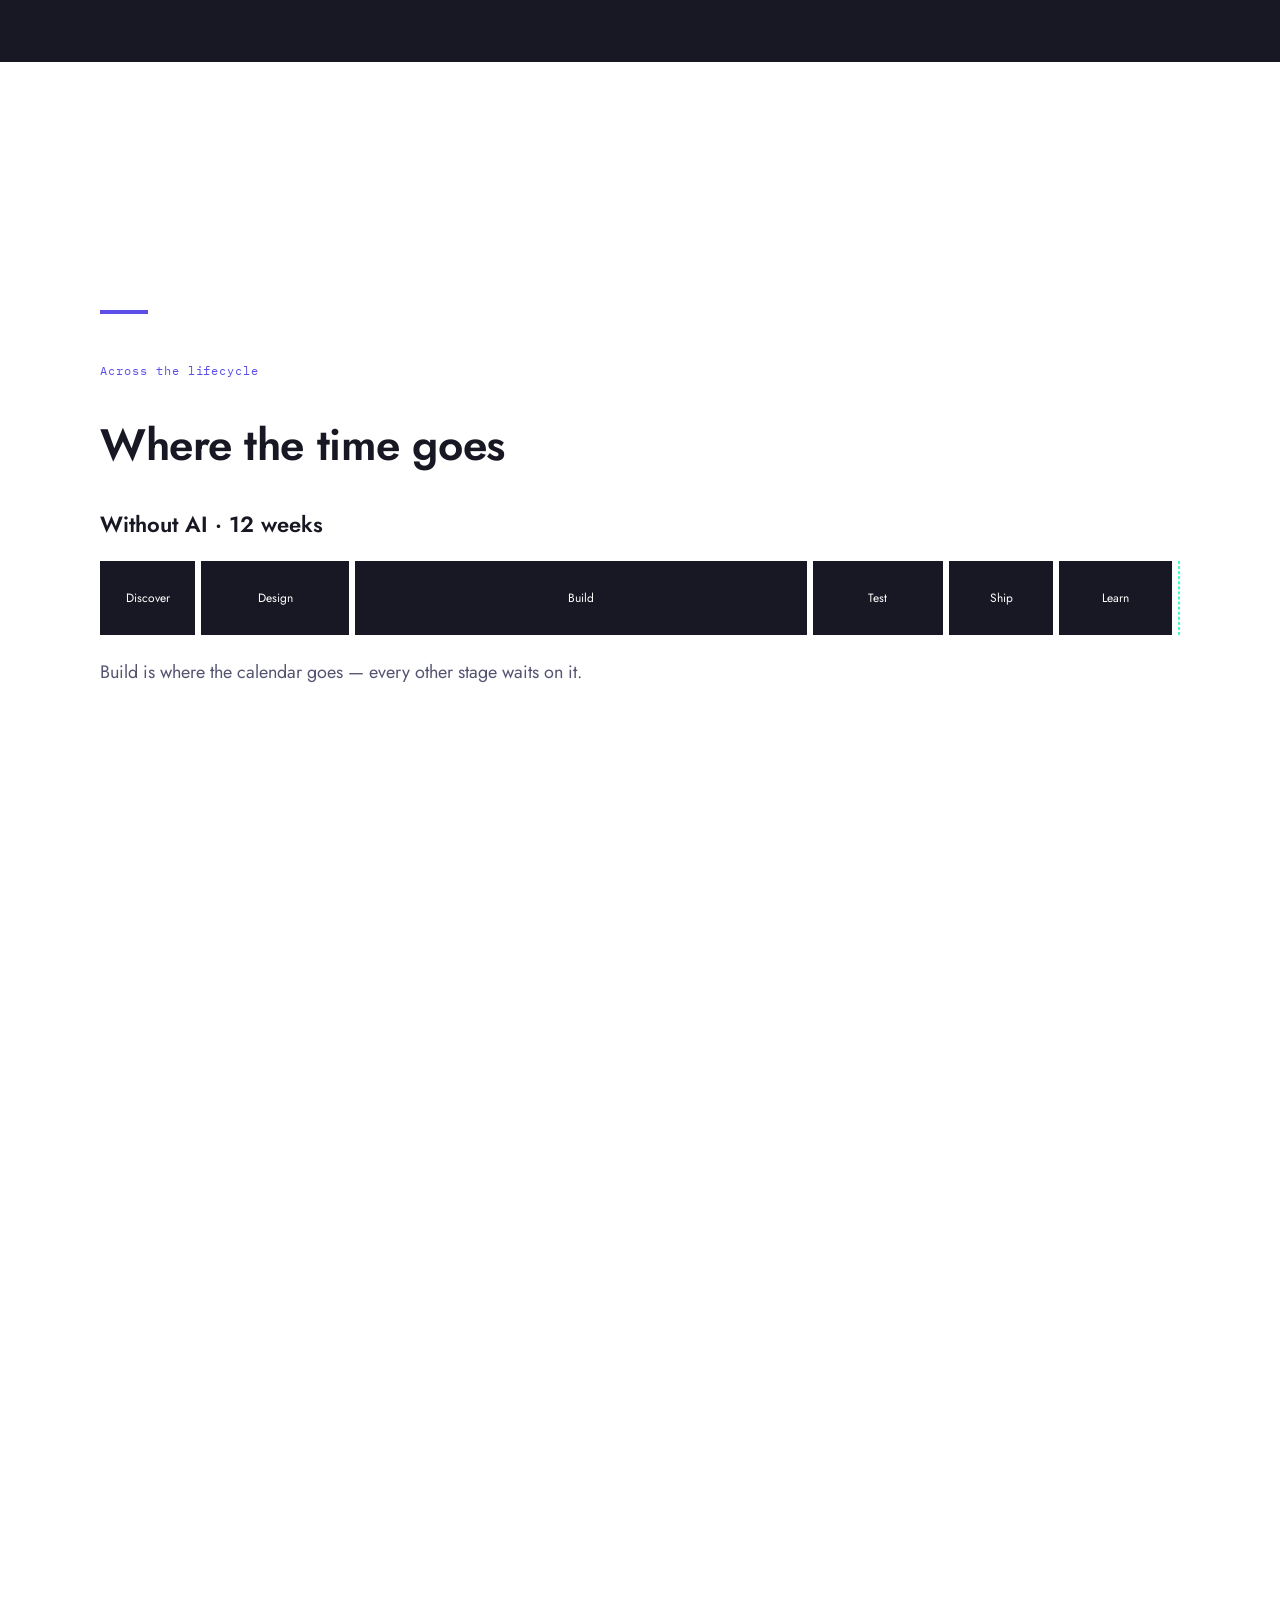
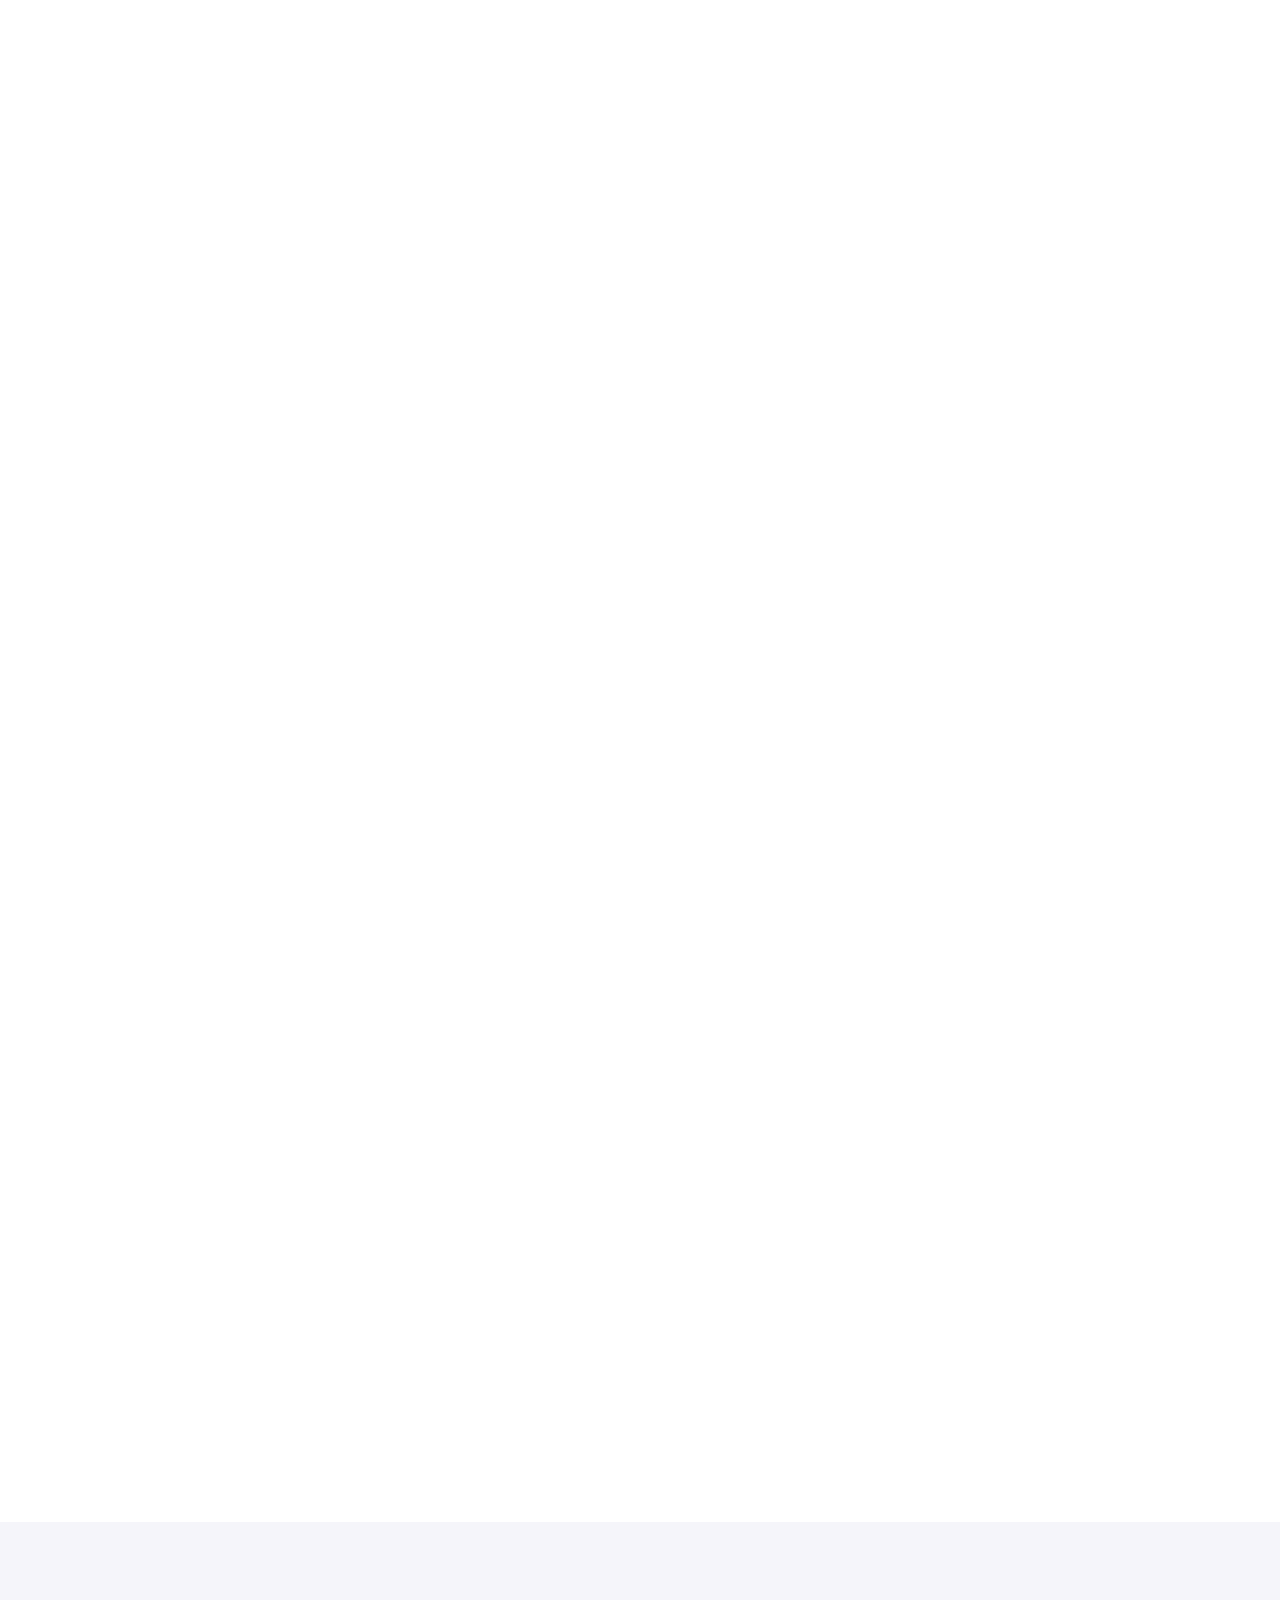
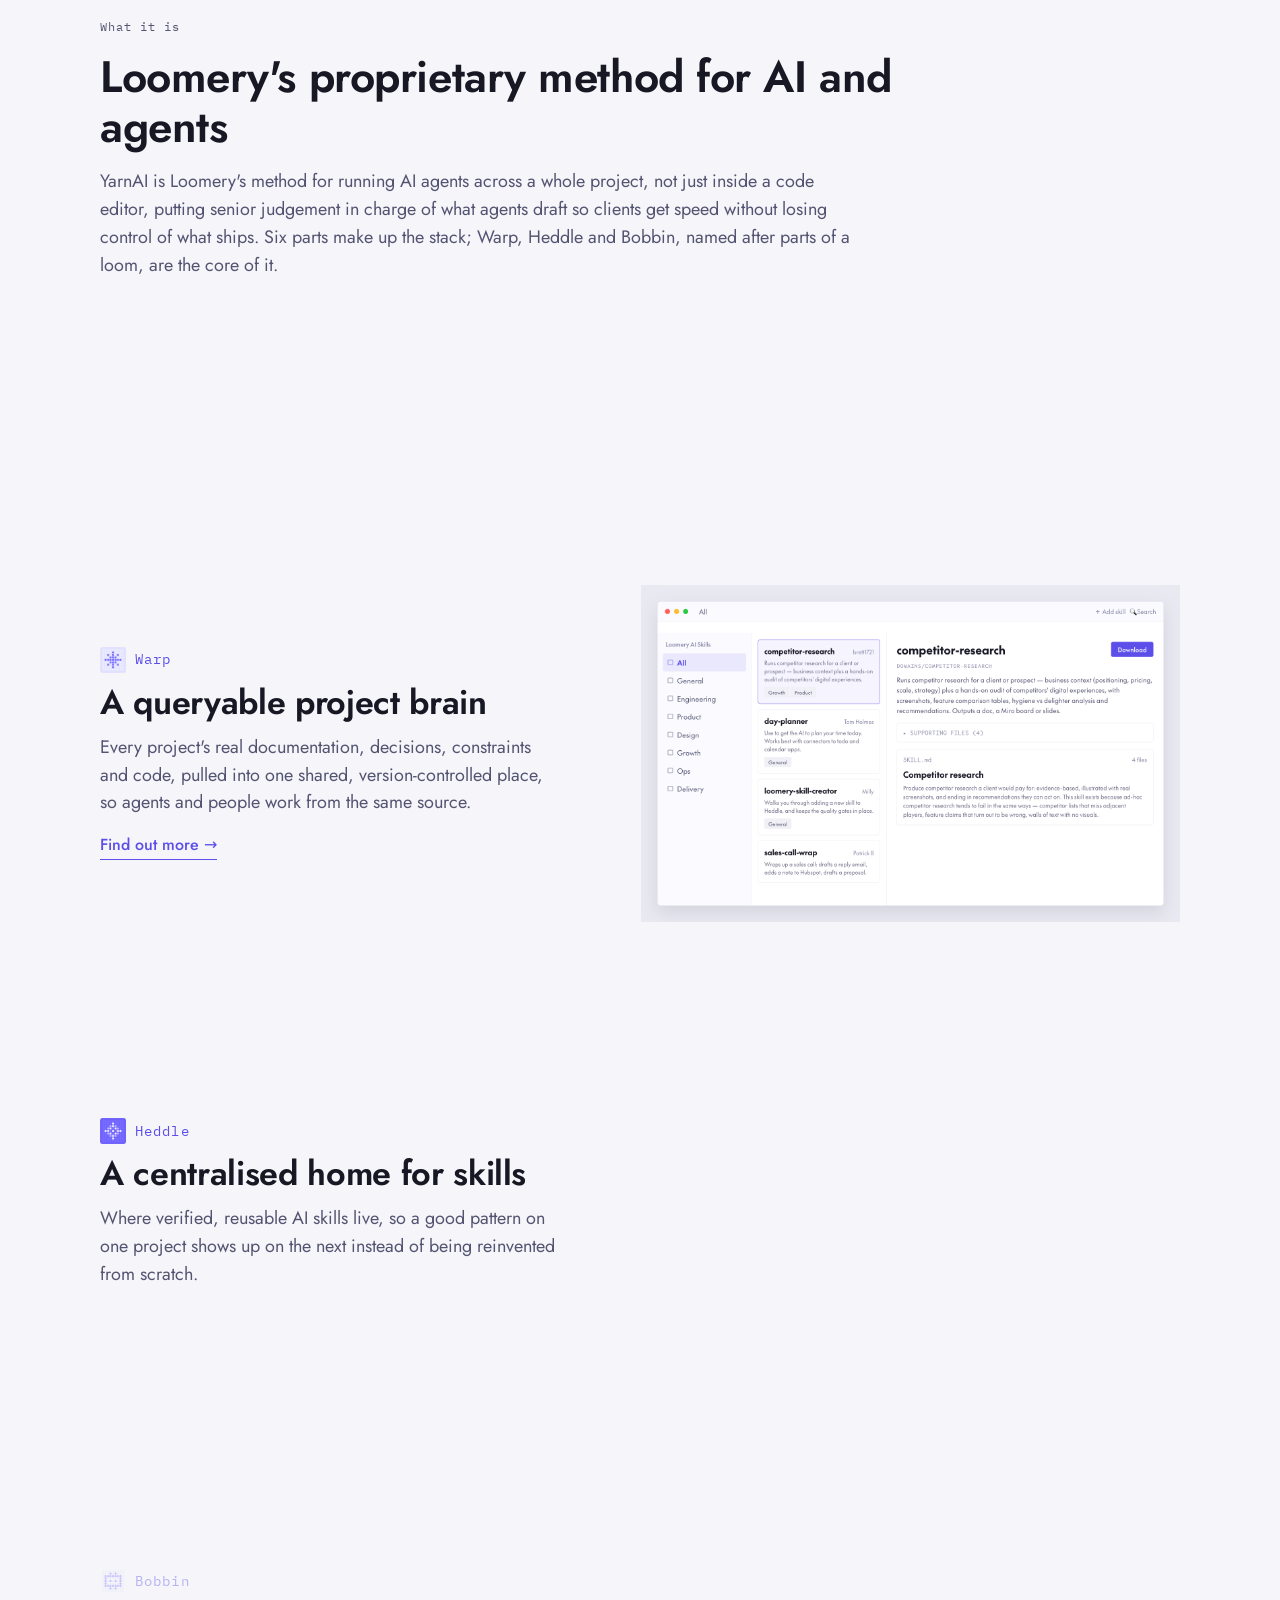
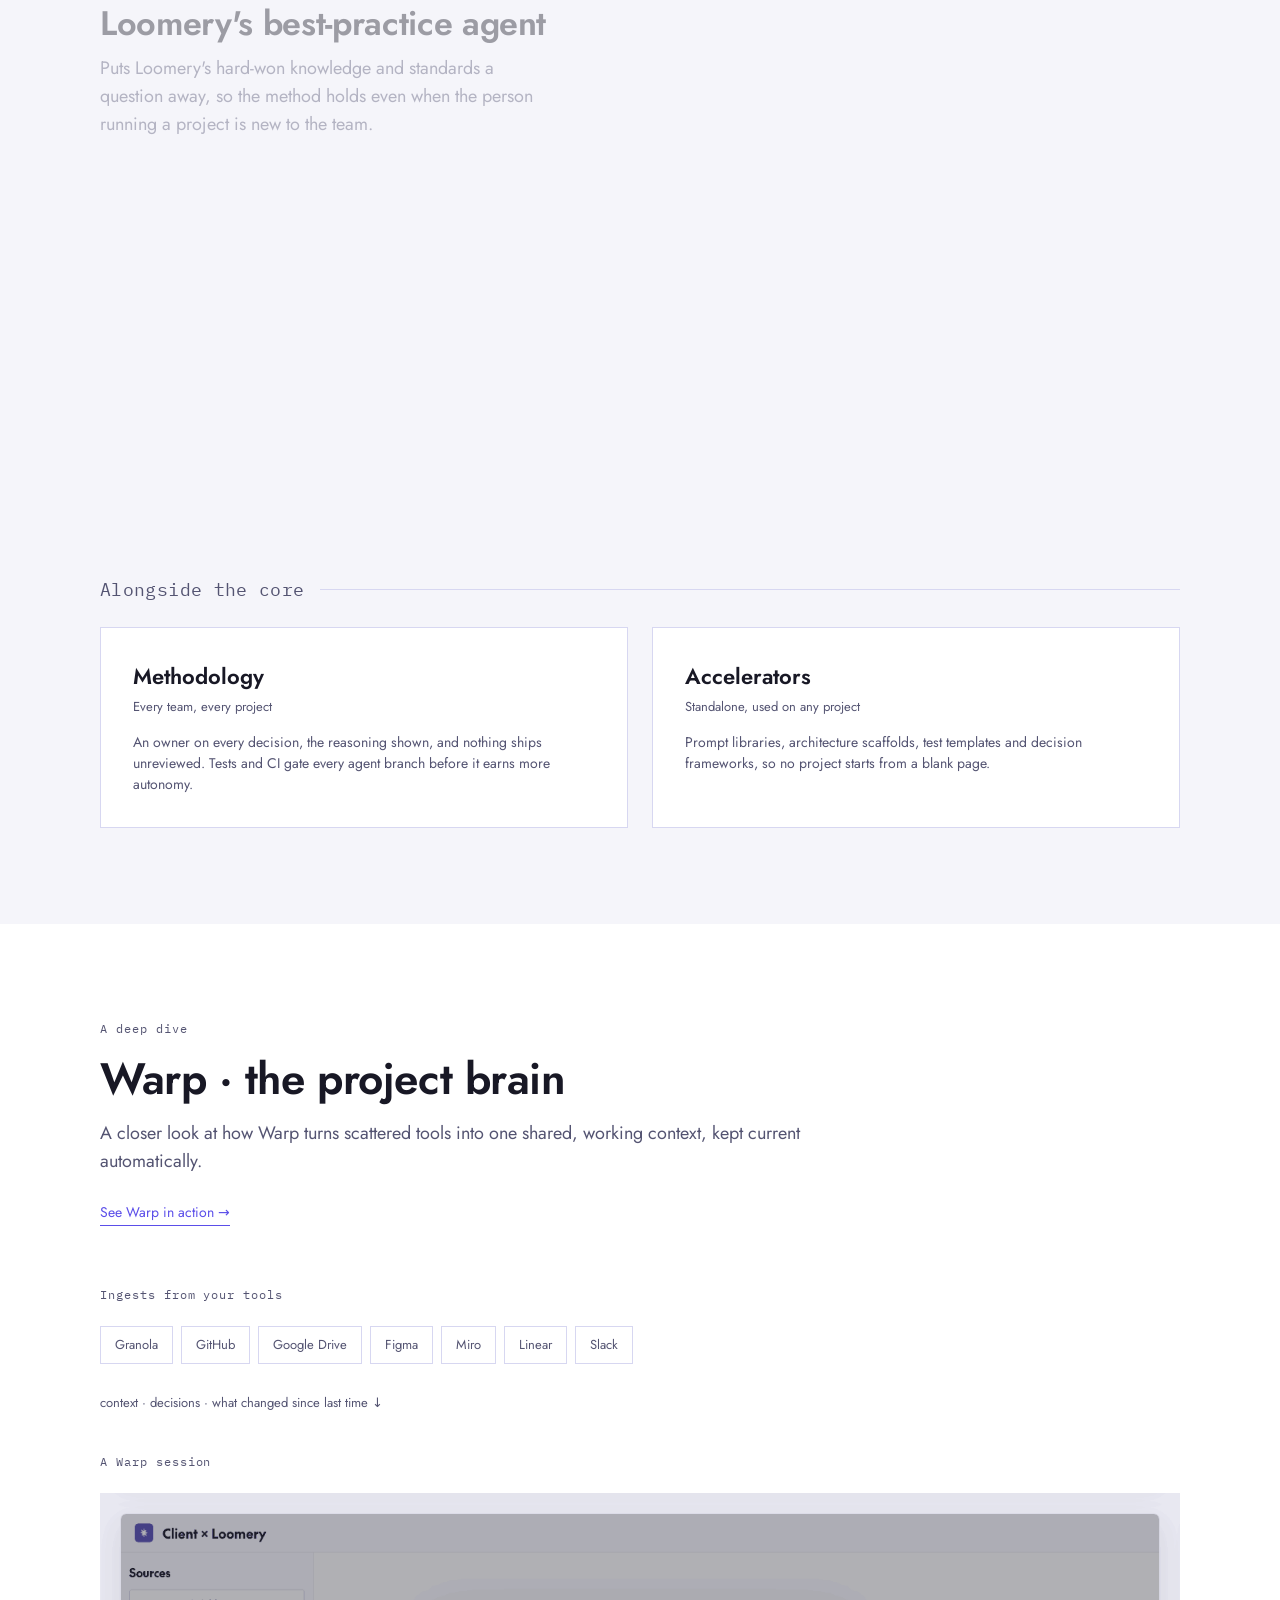
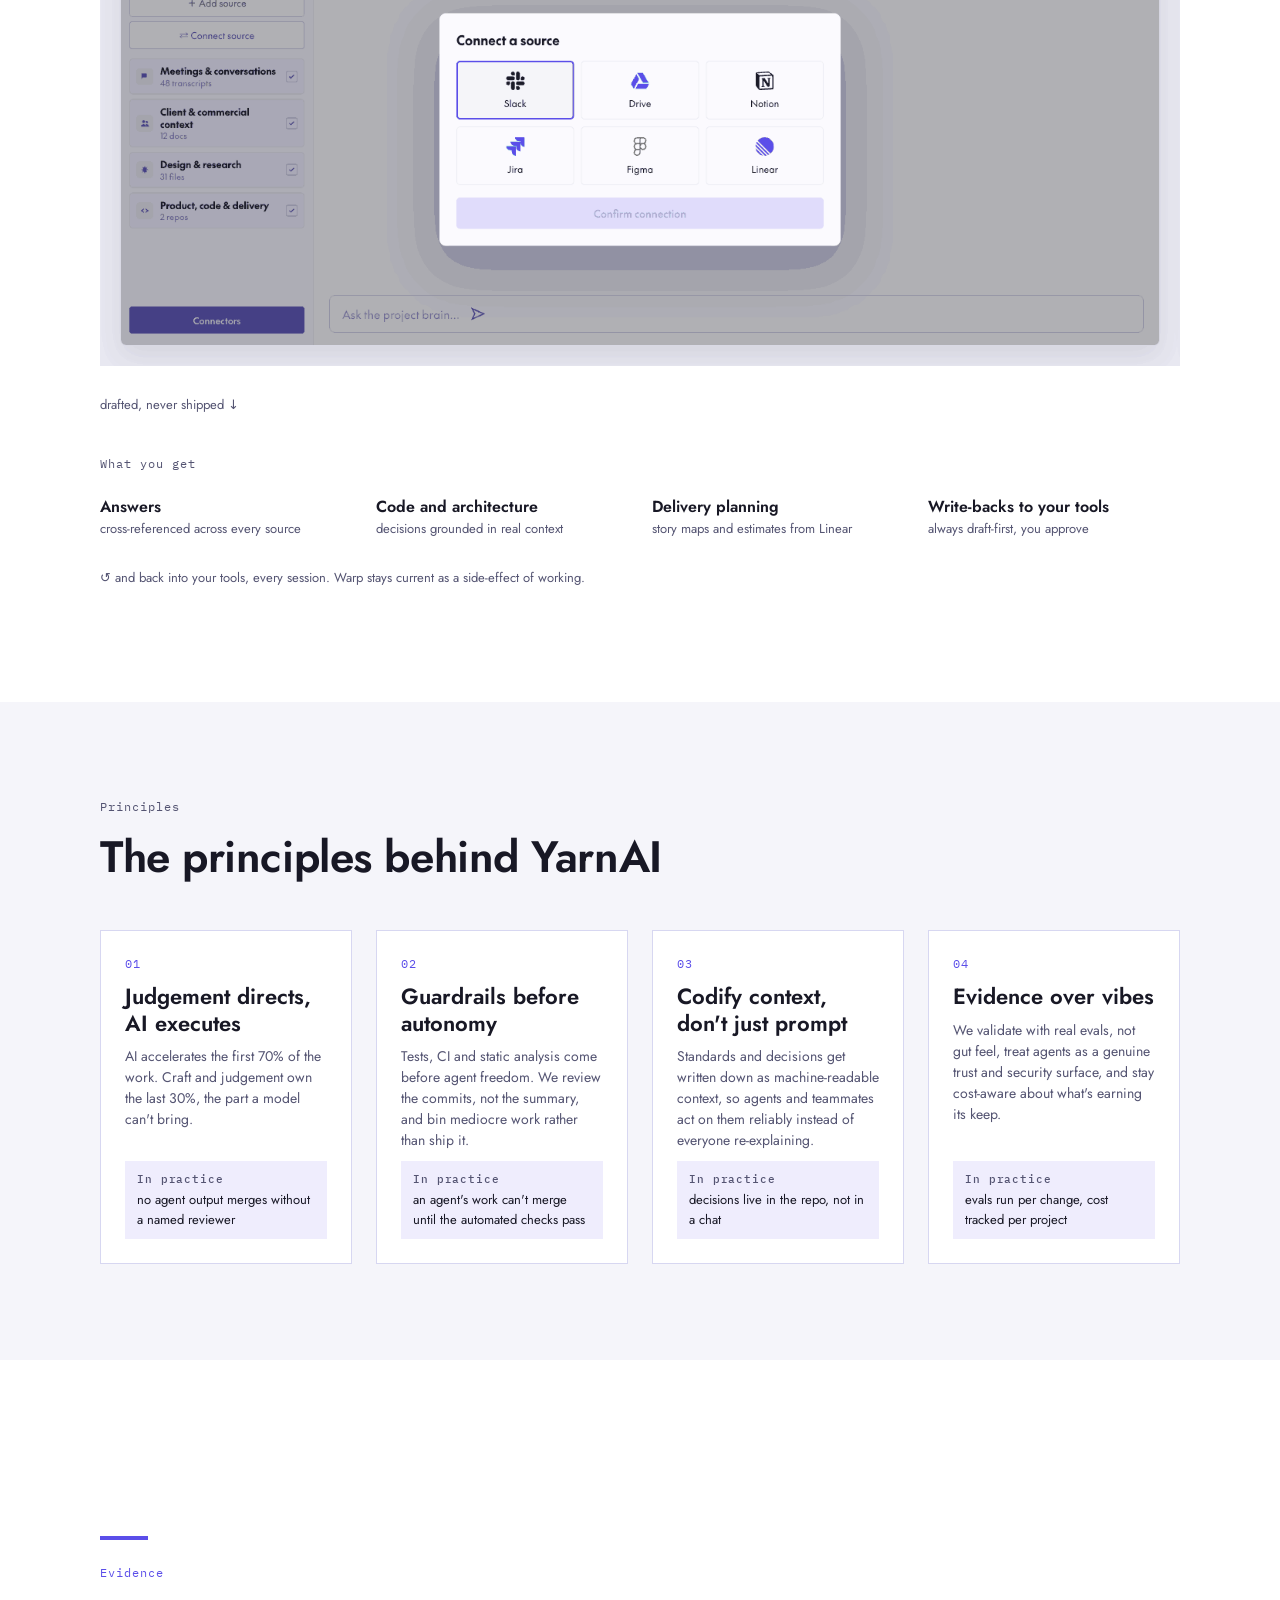
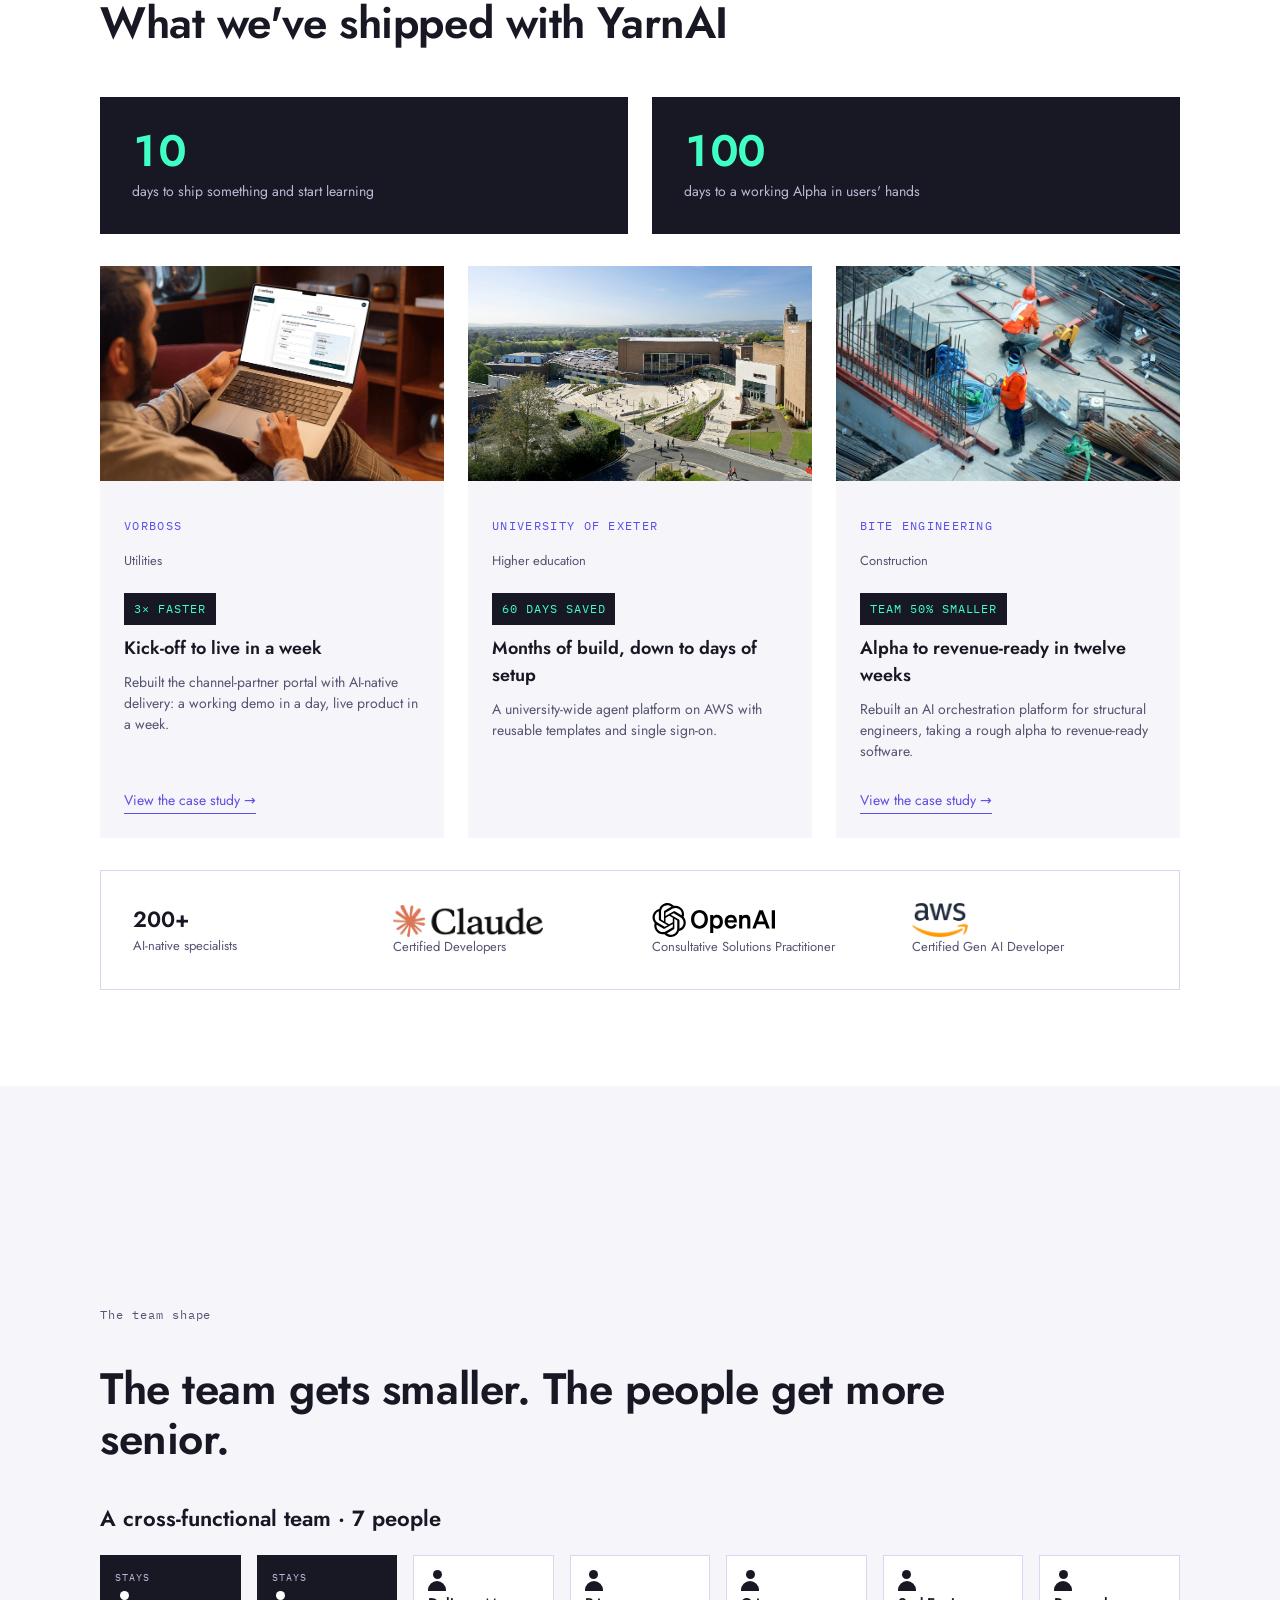
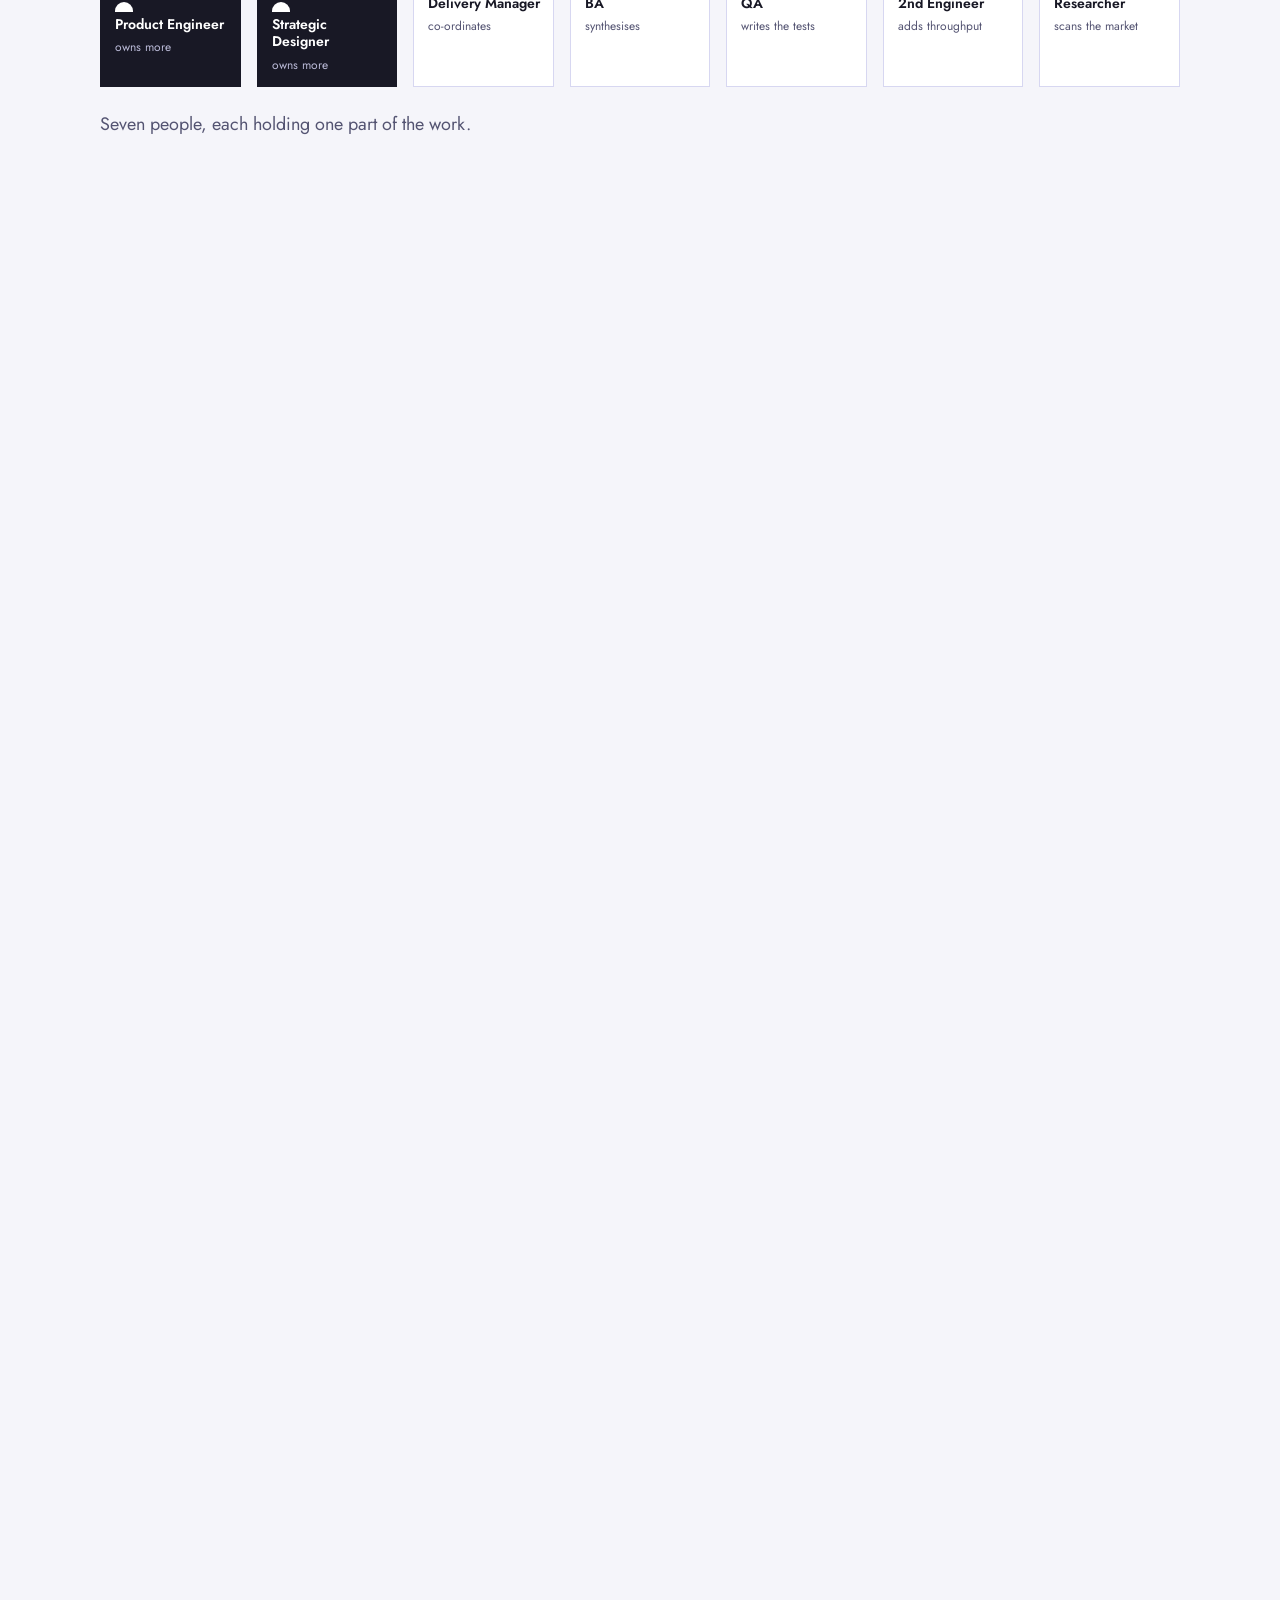
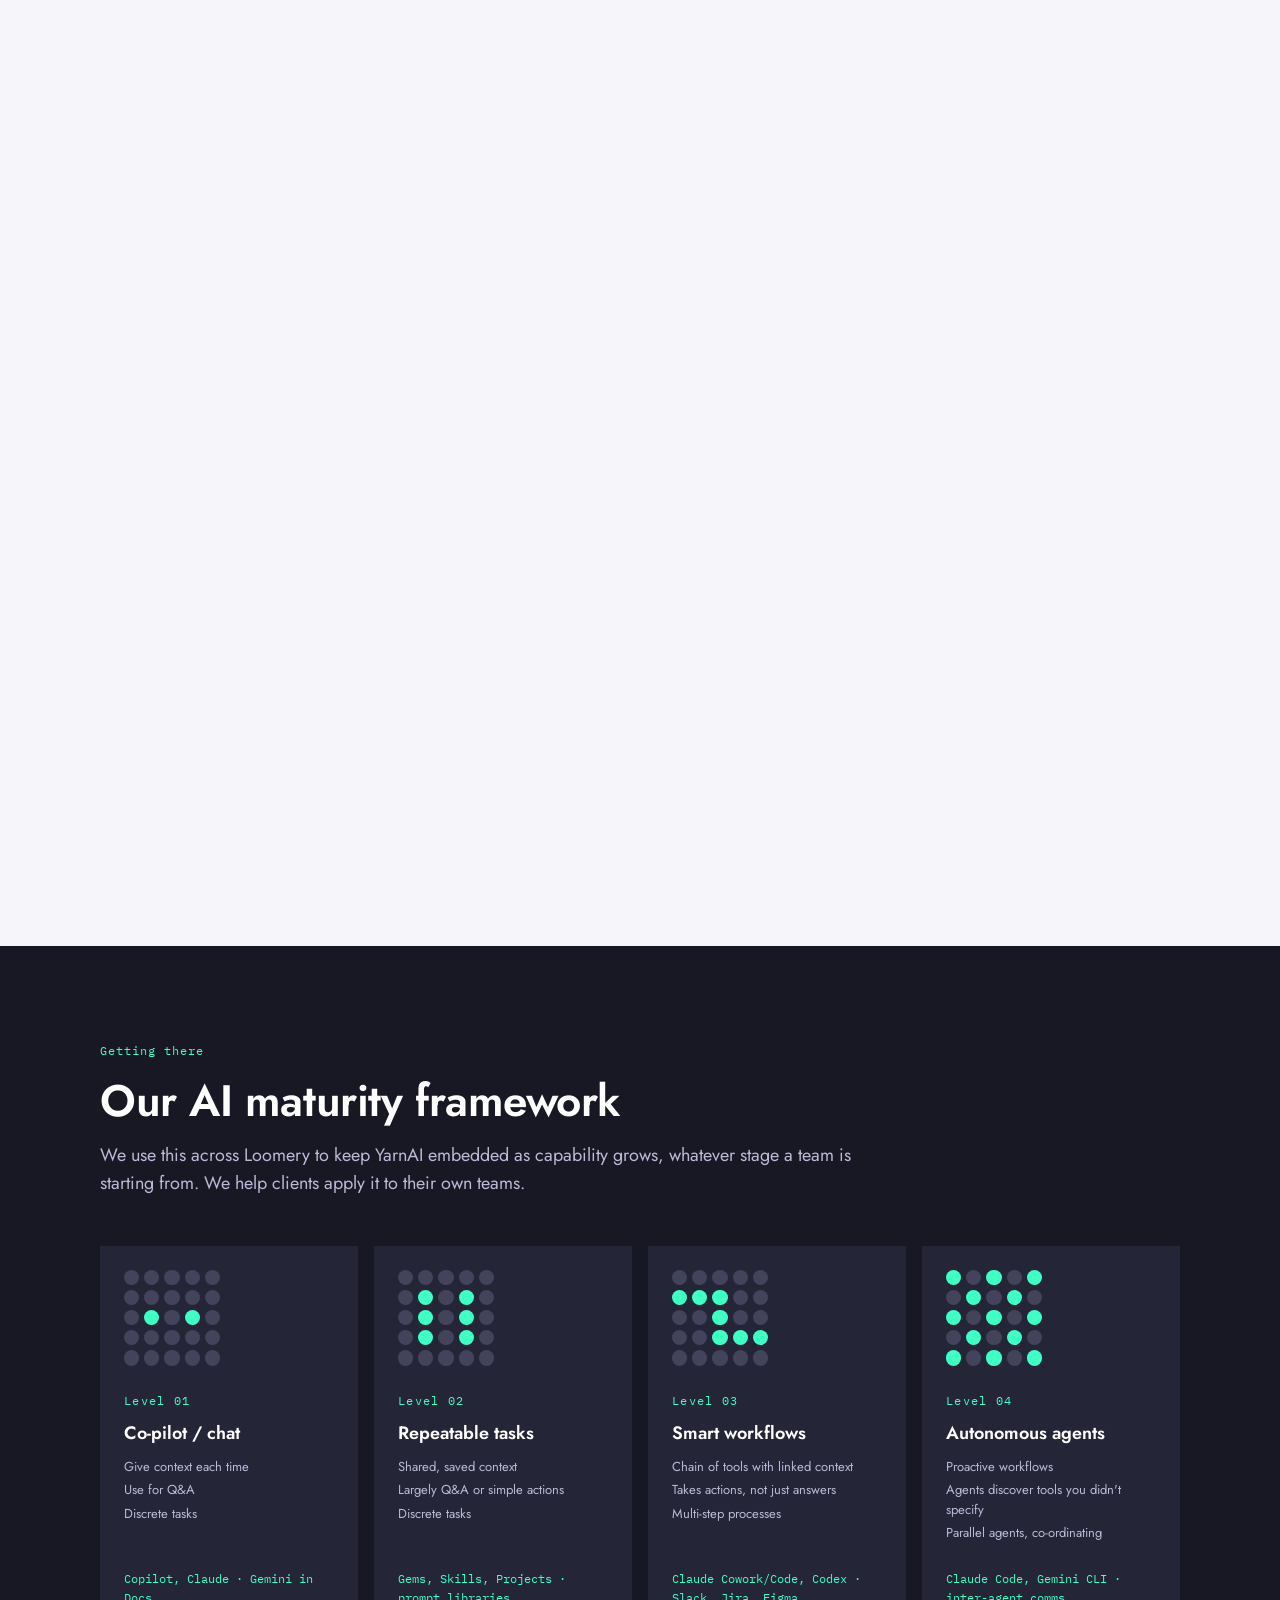
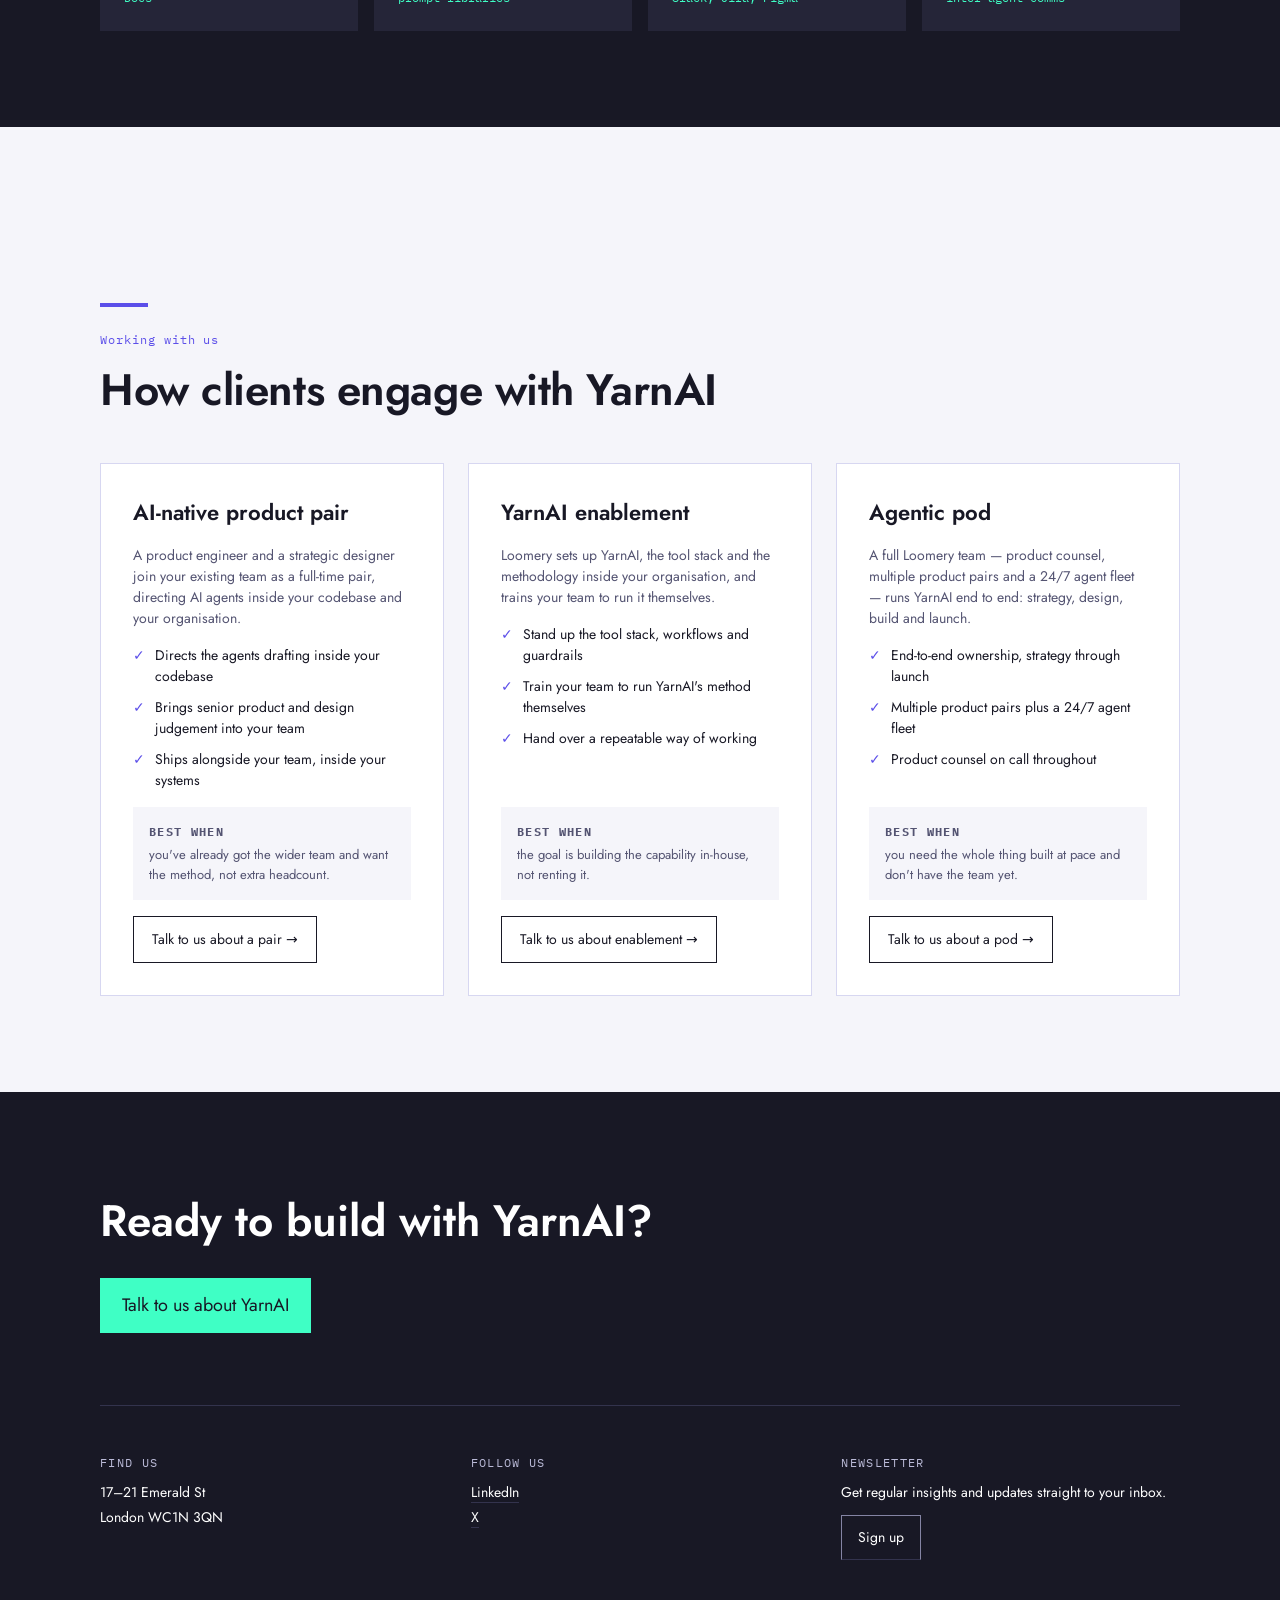
==== commit cf327266: "Reword the question in the session GIF "Group Steering Committee — Q3 Review" was a search term, not" ====
--- a/index.html
+++ b/index.html
@@ -240,7 +240,7 @@
 
       <p class="cycle__label reveal">A Warp session</p>
       <div class="media media--wide reveal" data-media="warp-session" data-d="1">
-        <img src="images/warp-session.gif" alt="A Warp session: someone asks the project brain for the Group Steering Committee Q3 review and it answers from the meeting transcripts, citing the source" loading="lazy" width="1400" height="612">
+        <img src="images/warp-session.gif" alt="A Warp session: a Slack channel is connected as a source, then someone asks the project brain what the summary from the Group Steering Committee was and it answers, citing that channel" loading="lazy" width="1400" height="612">
       </div>
       <p class="cycle__connector reveal">drafted, never shipped ↓</p>
 
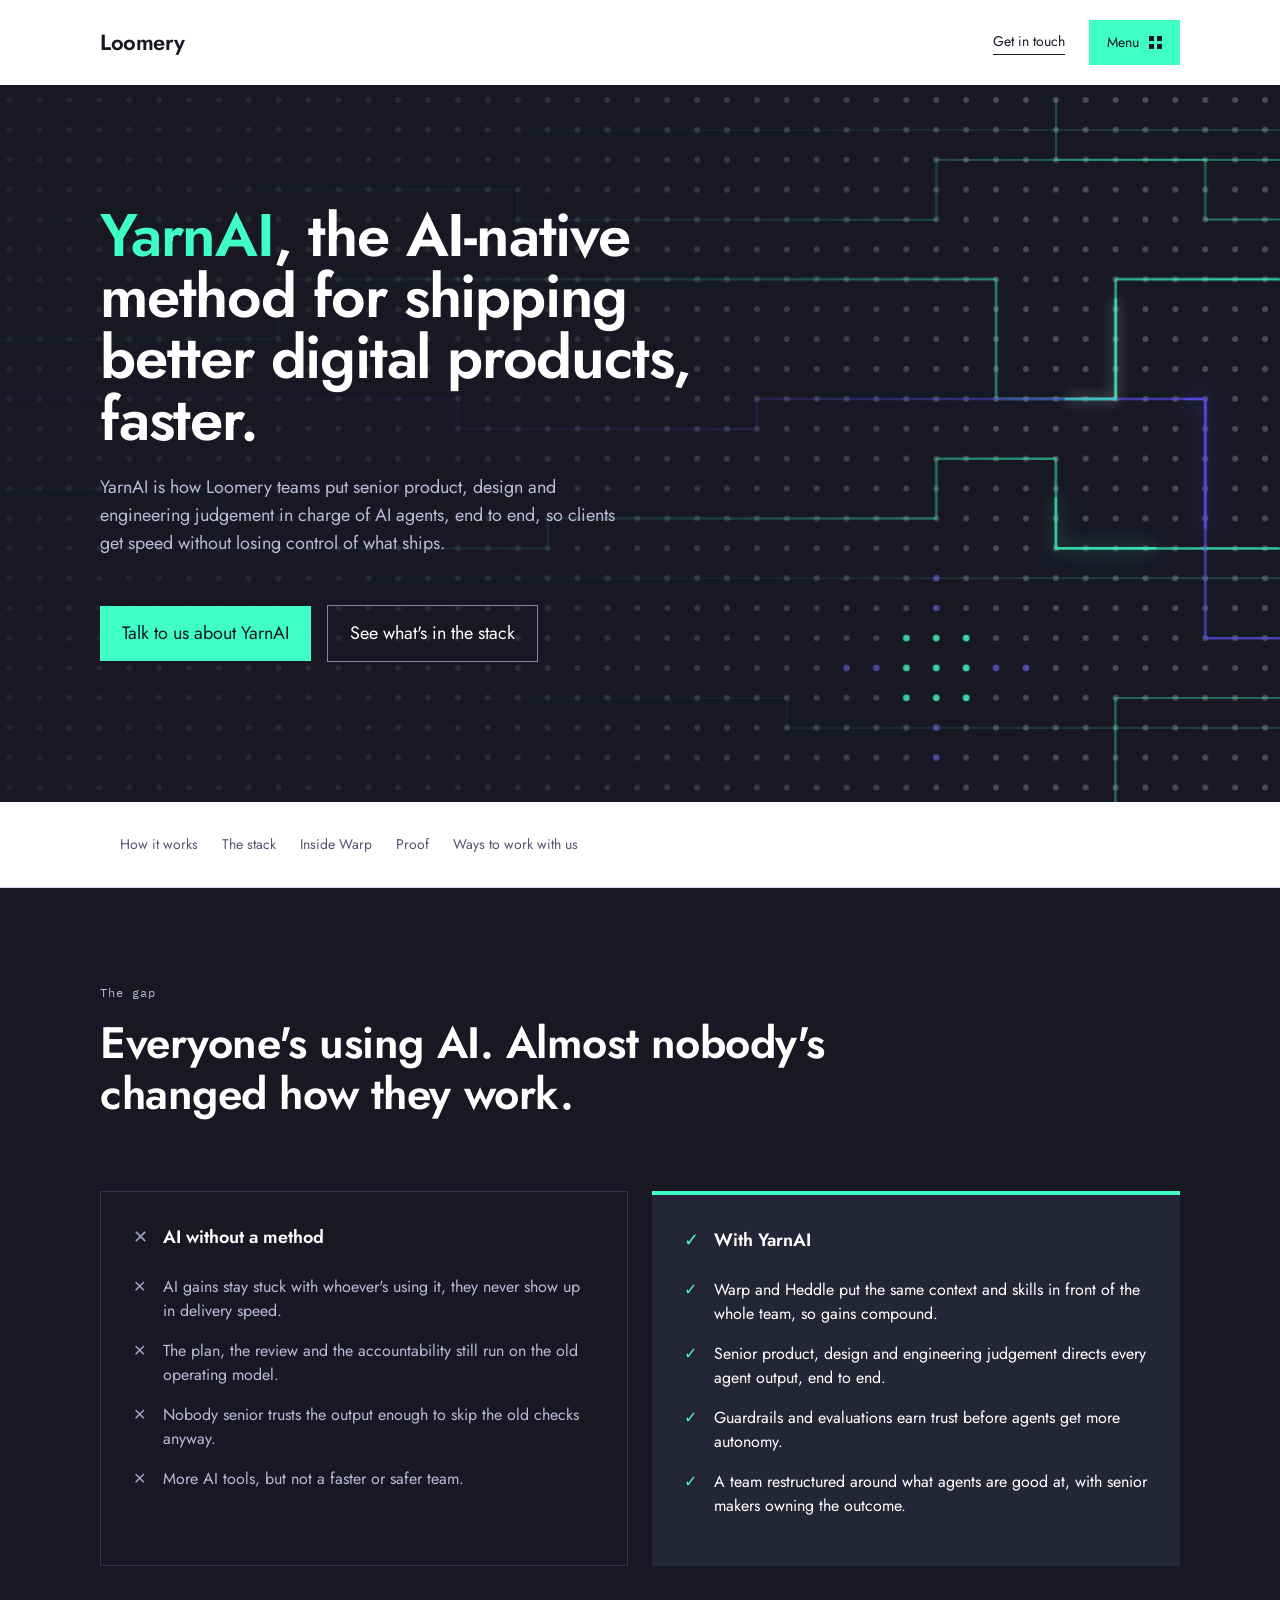
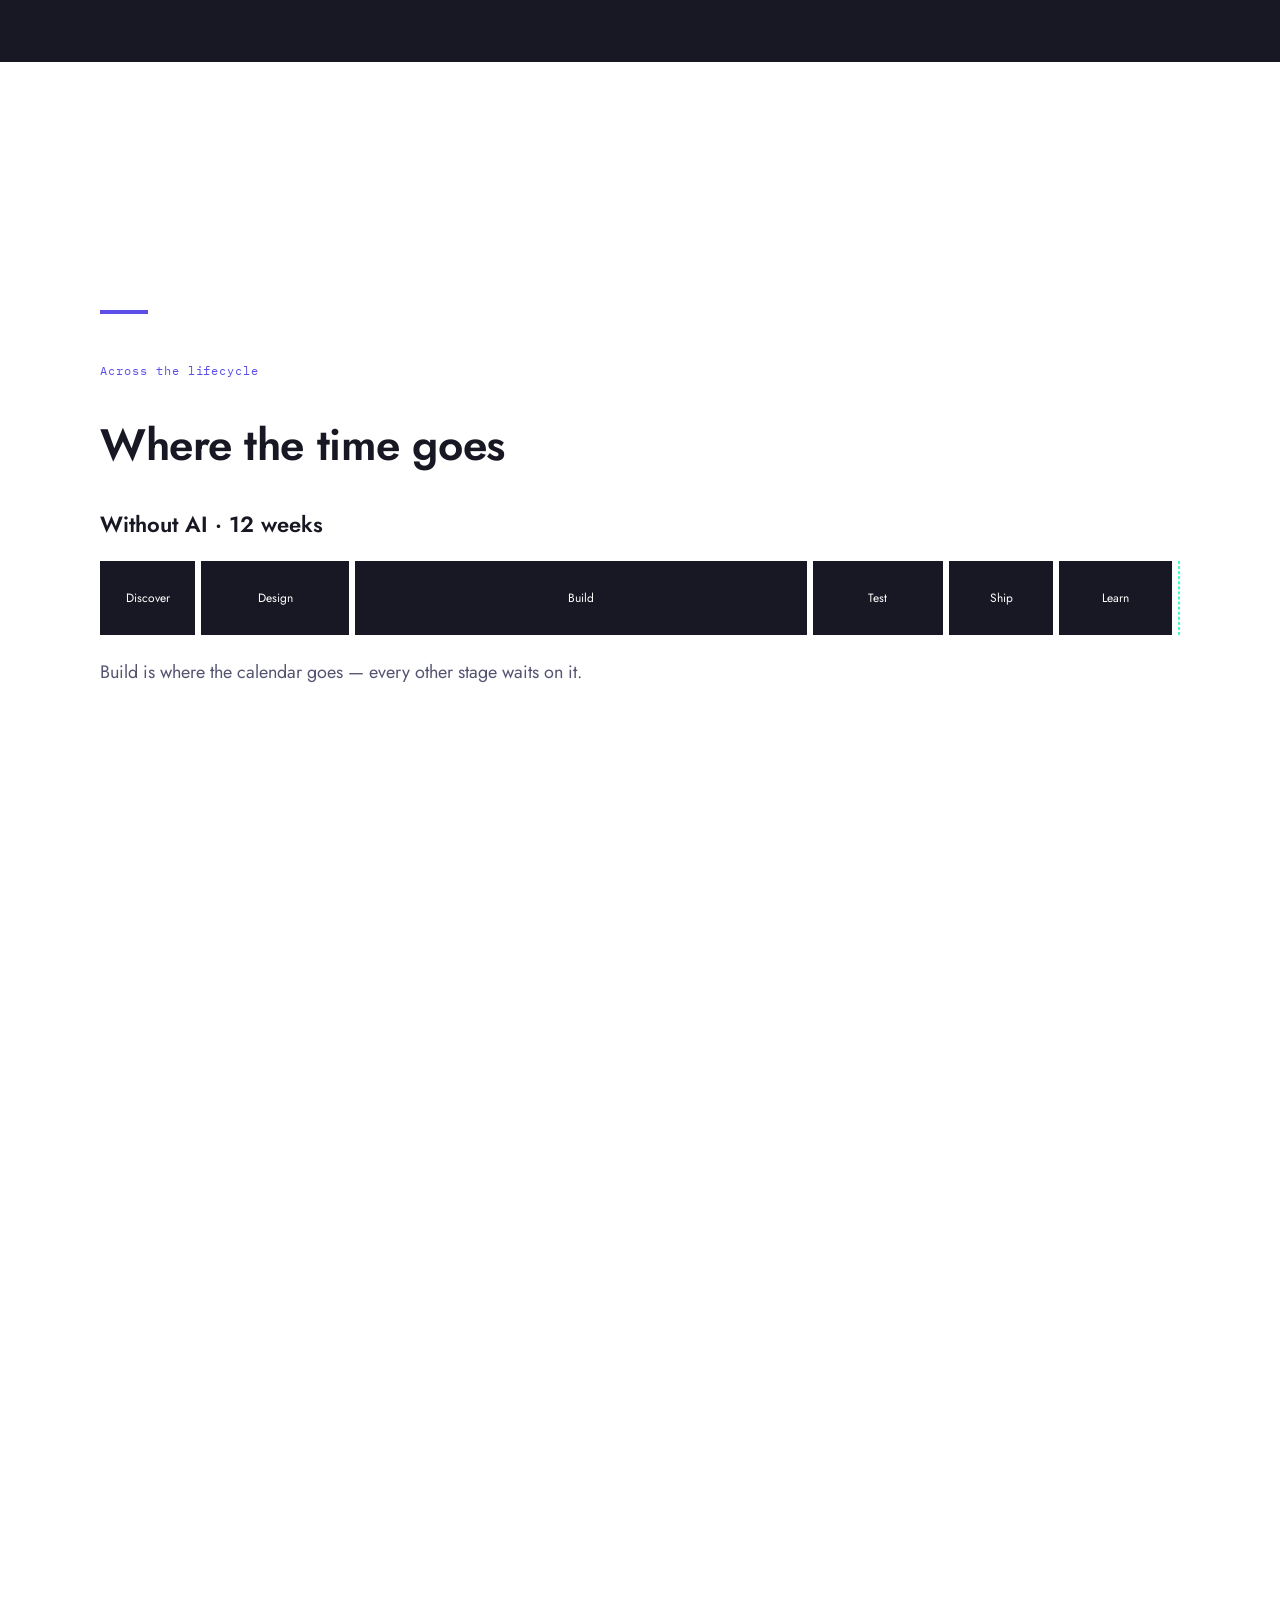
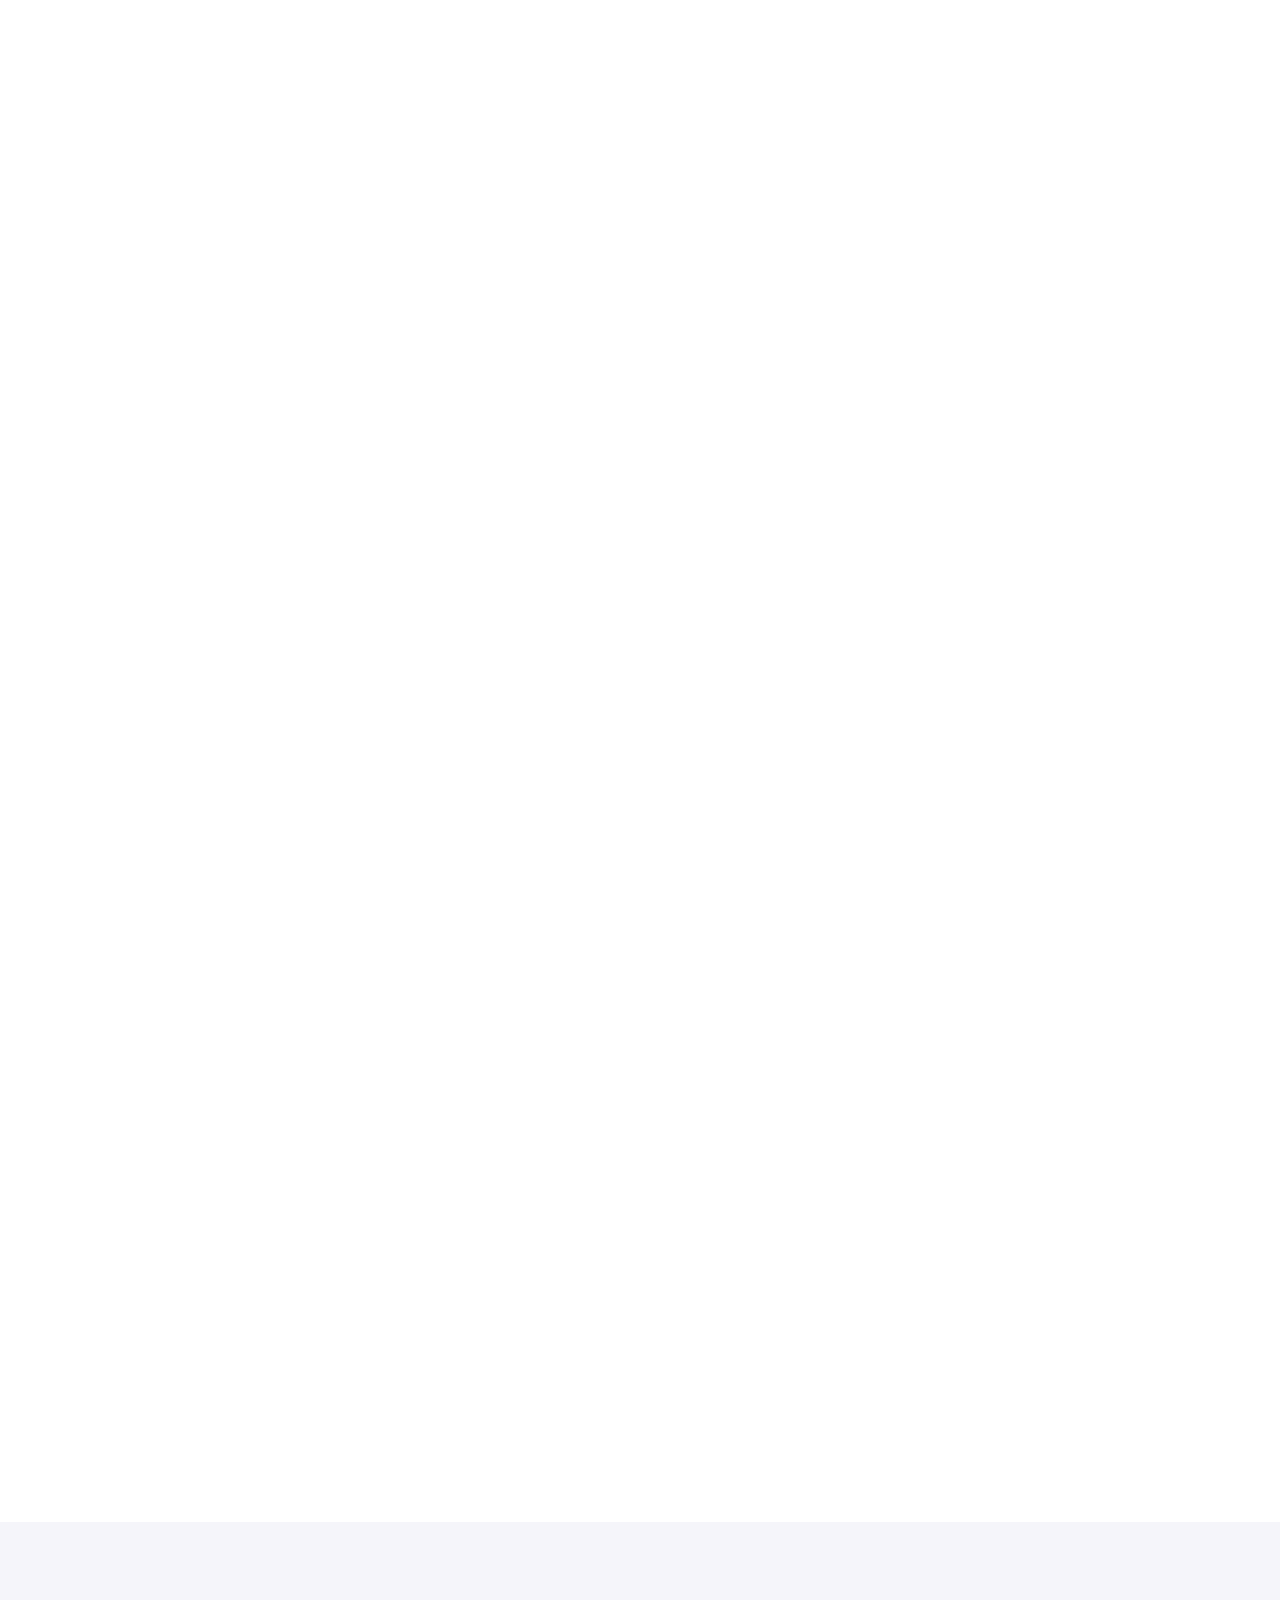
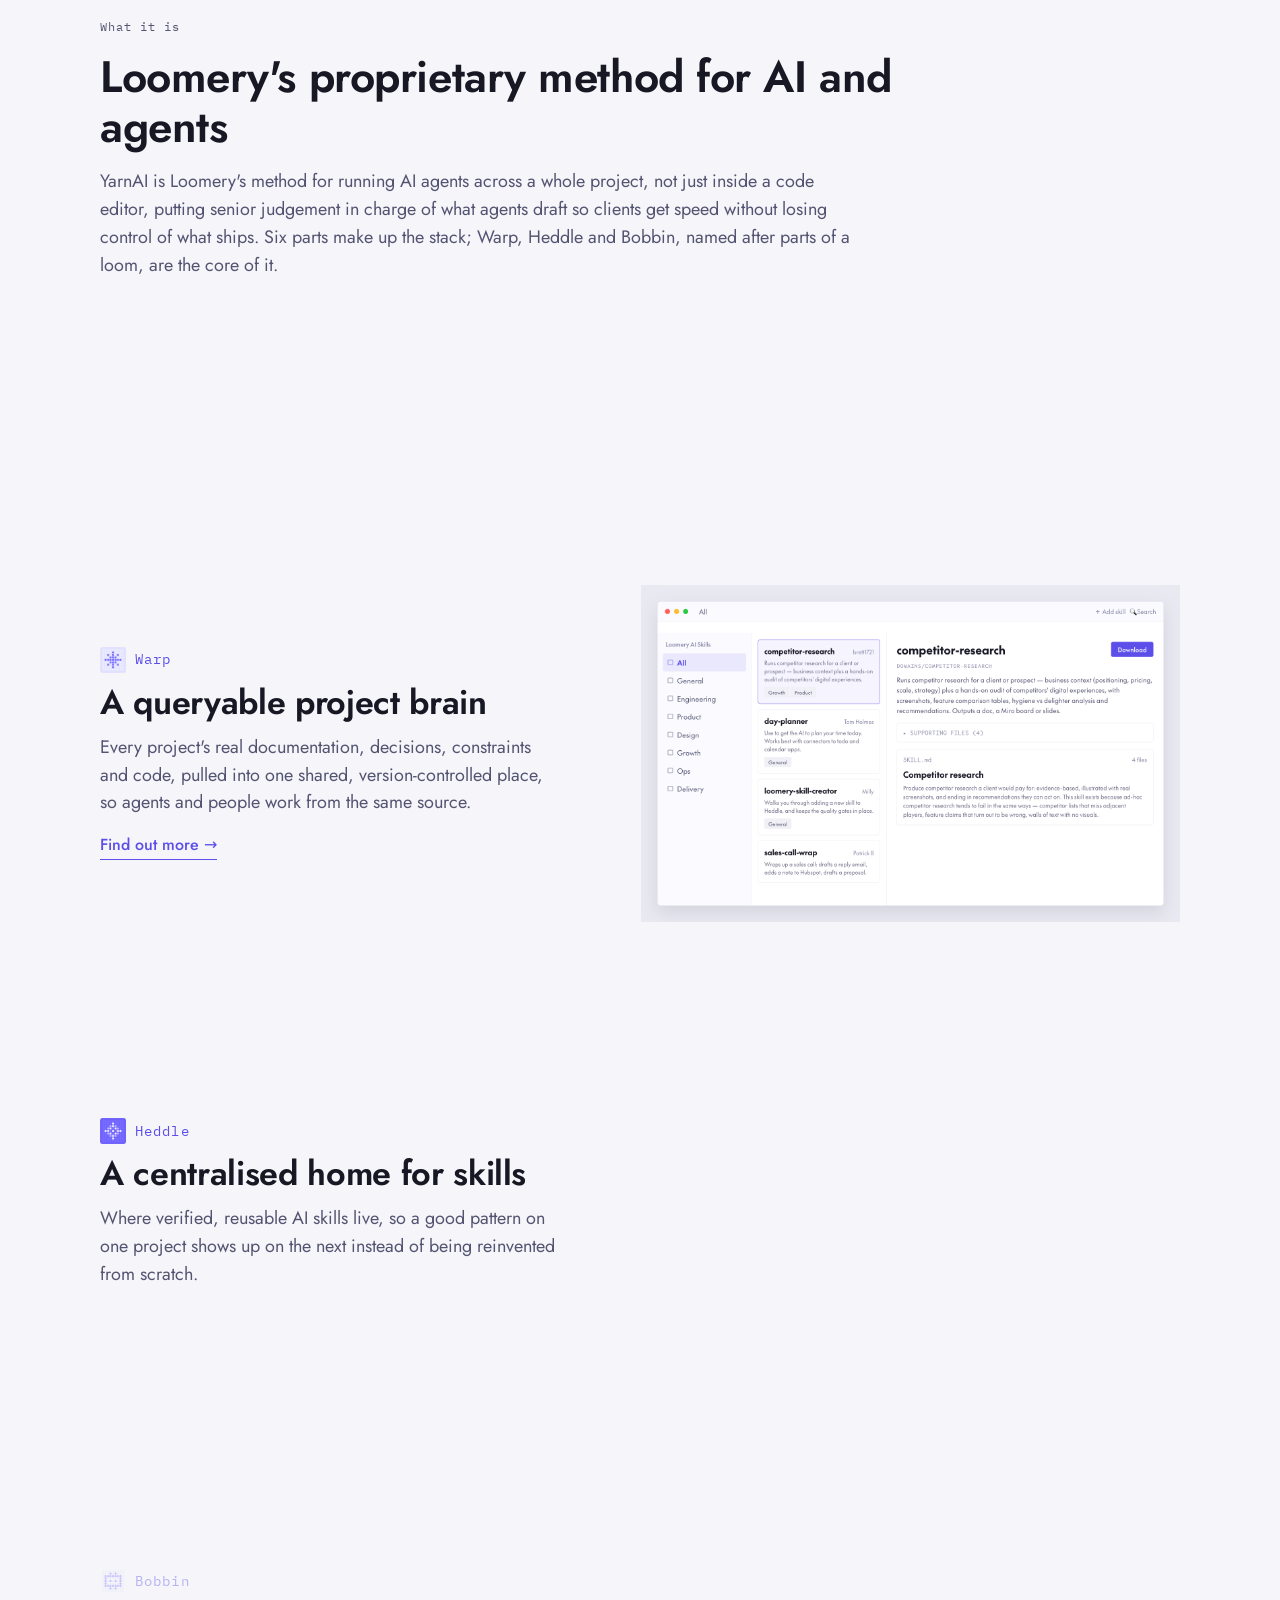
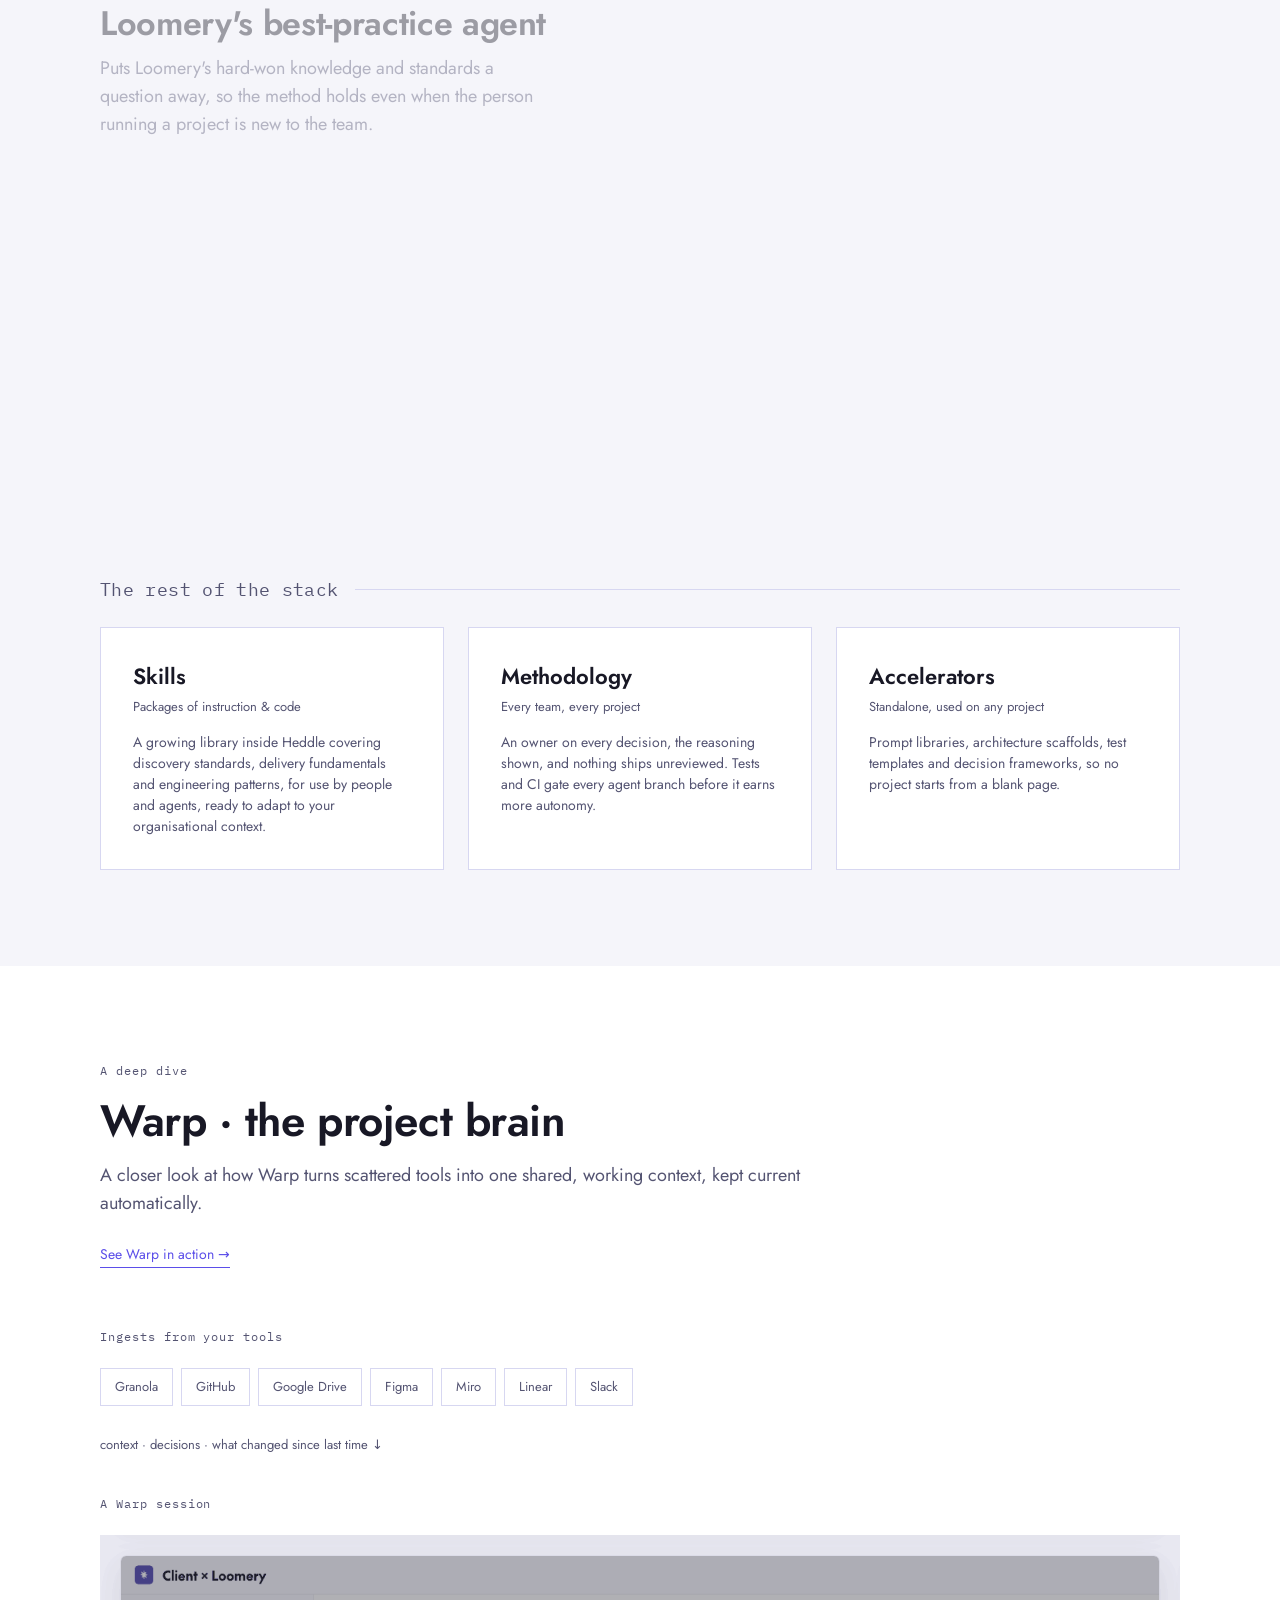
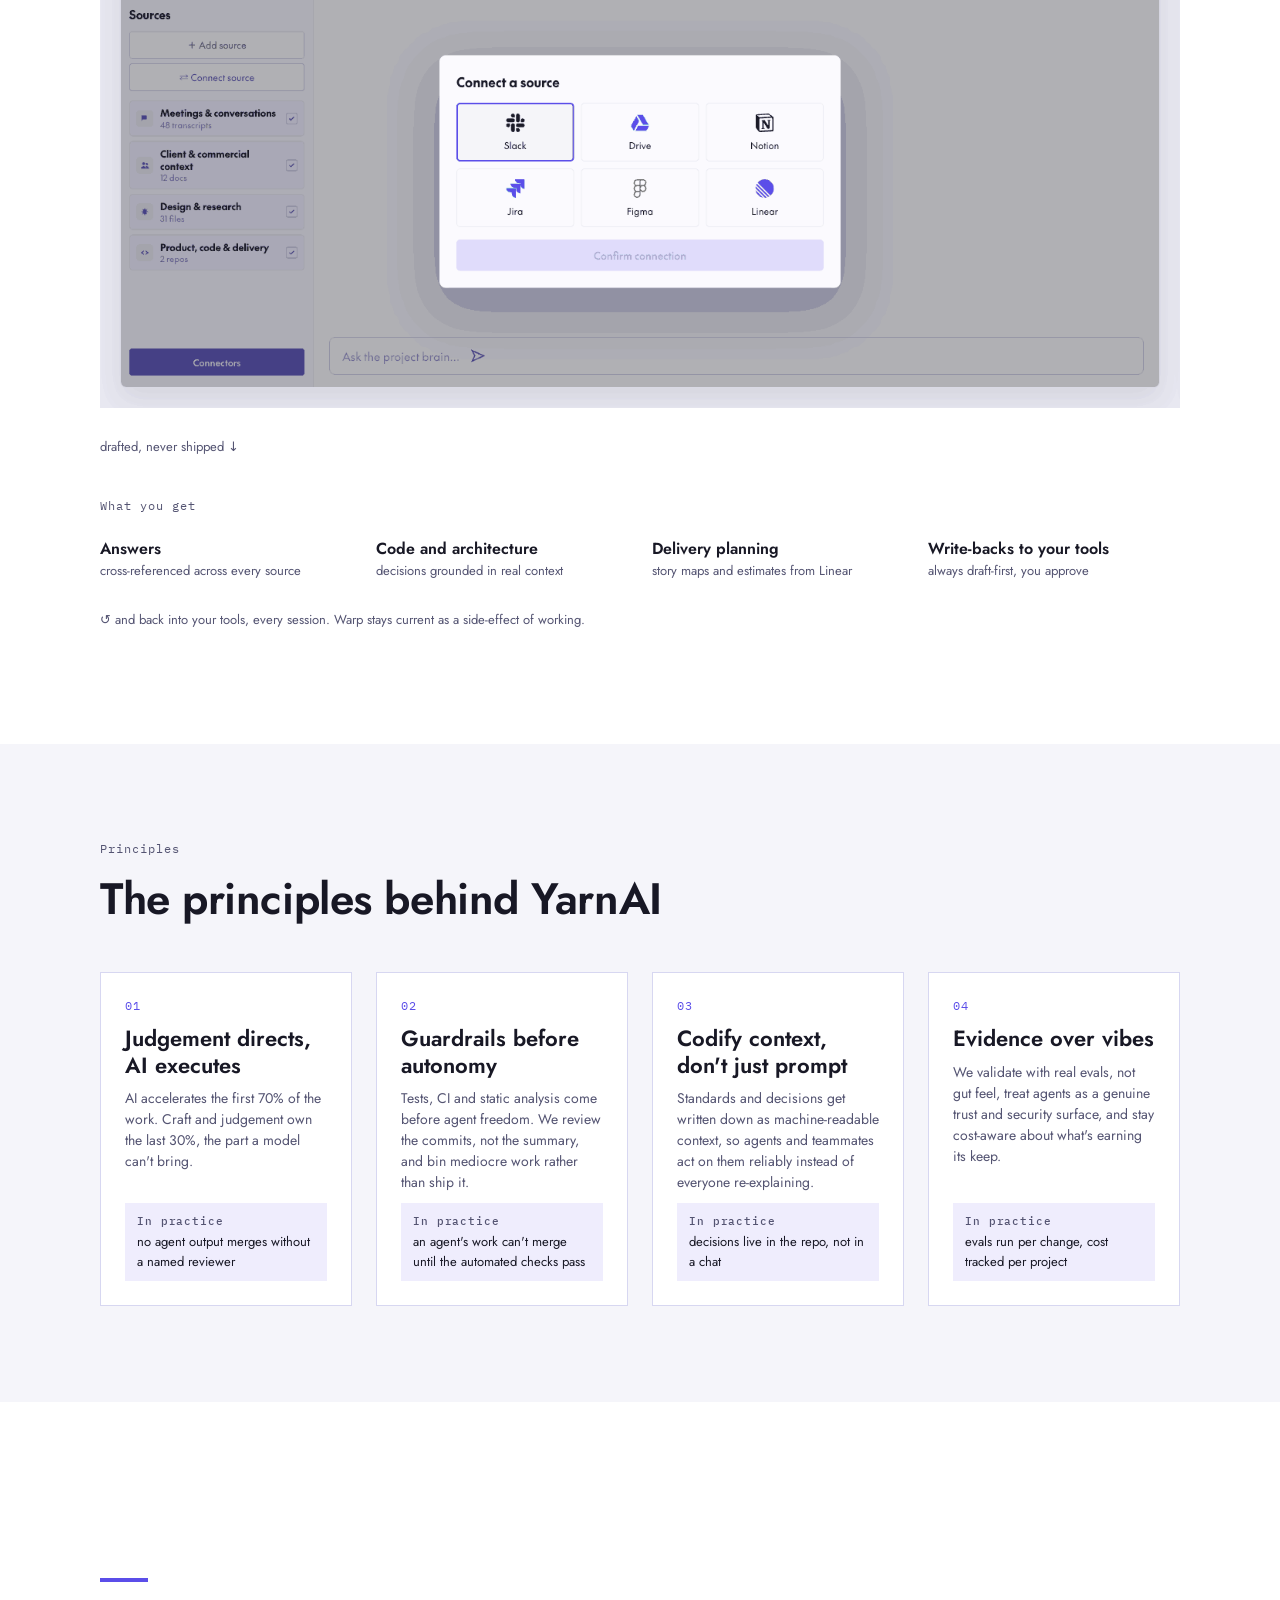
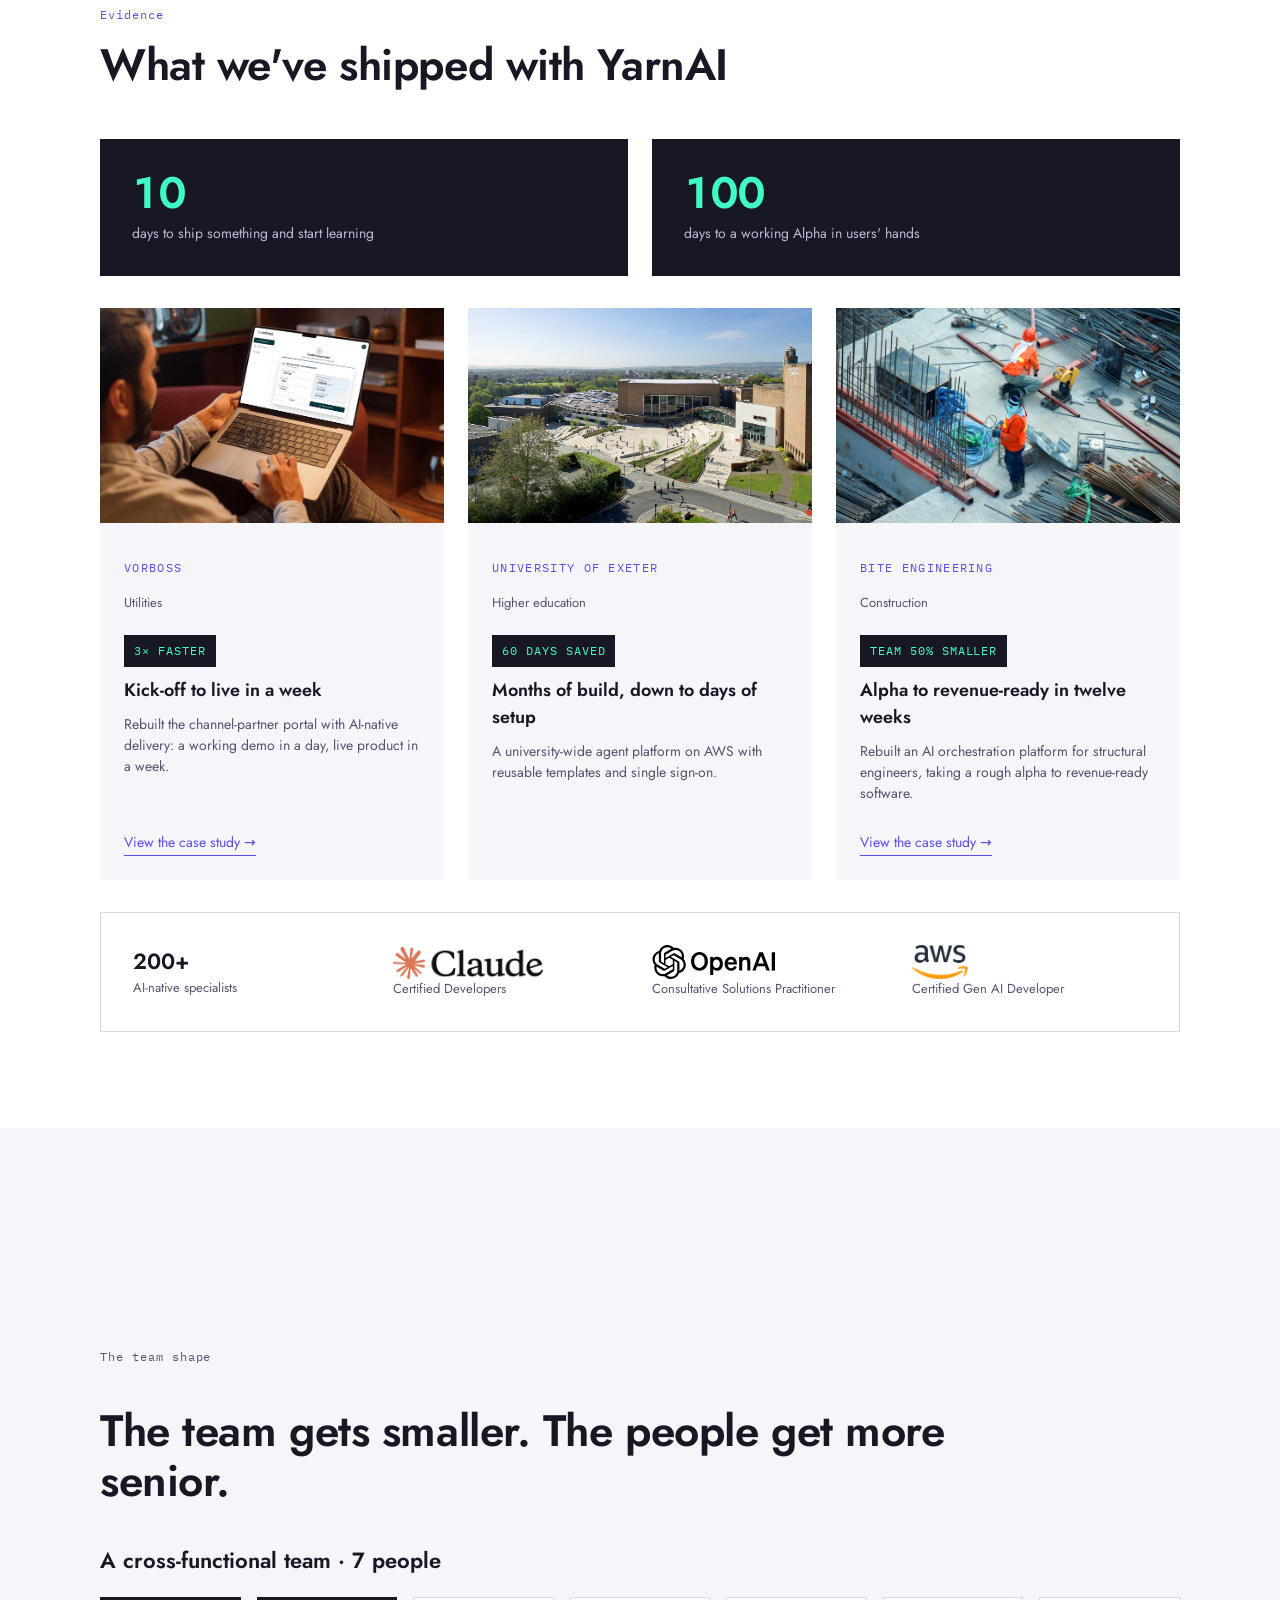
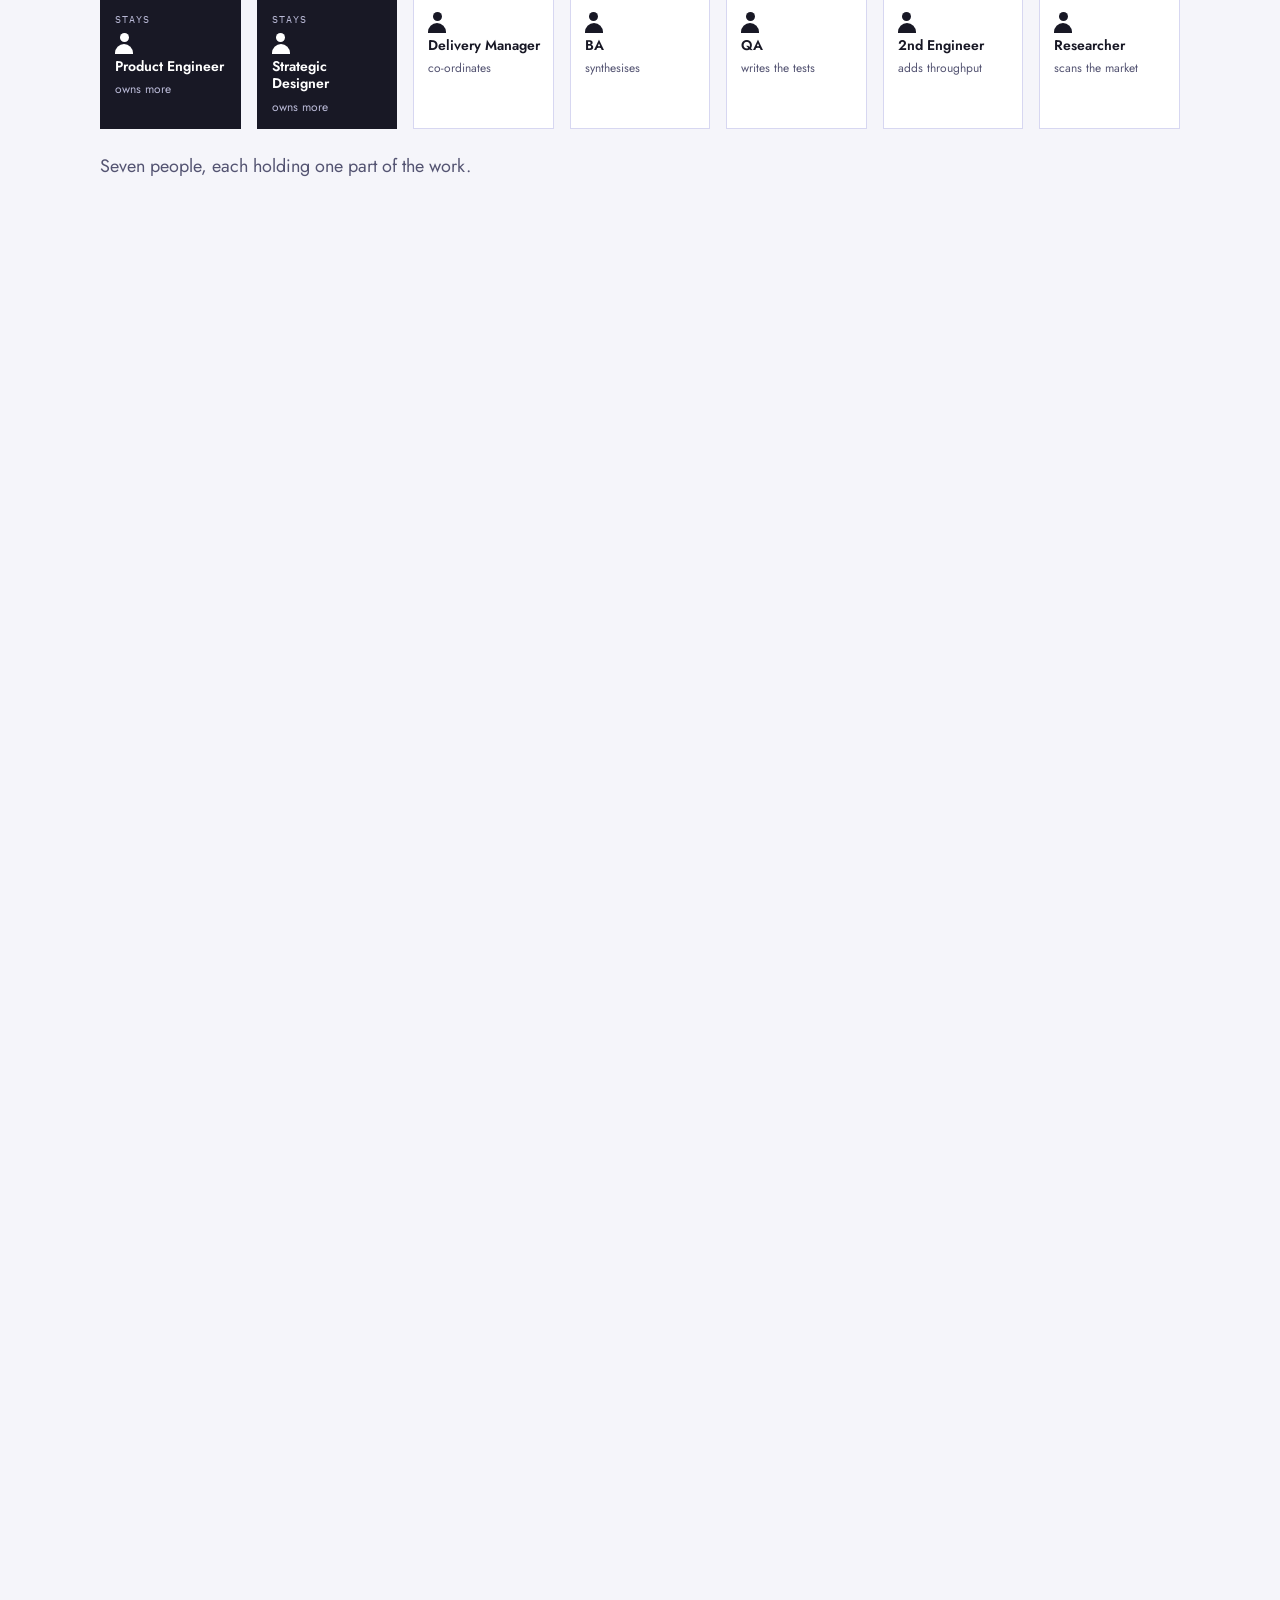
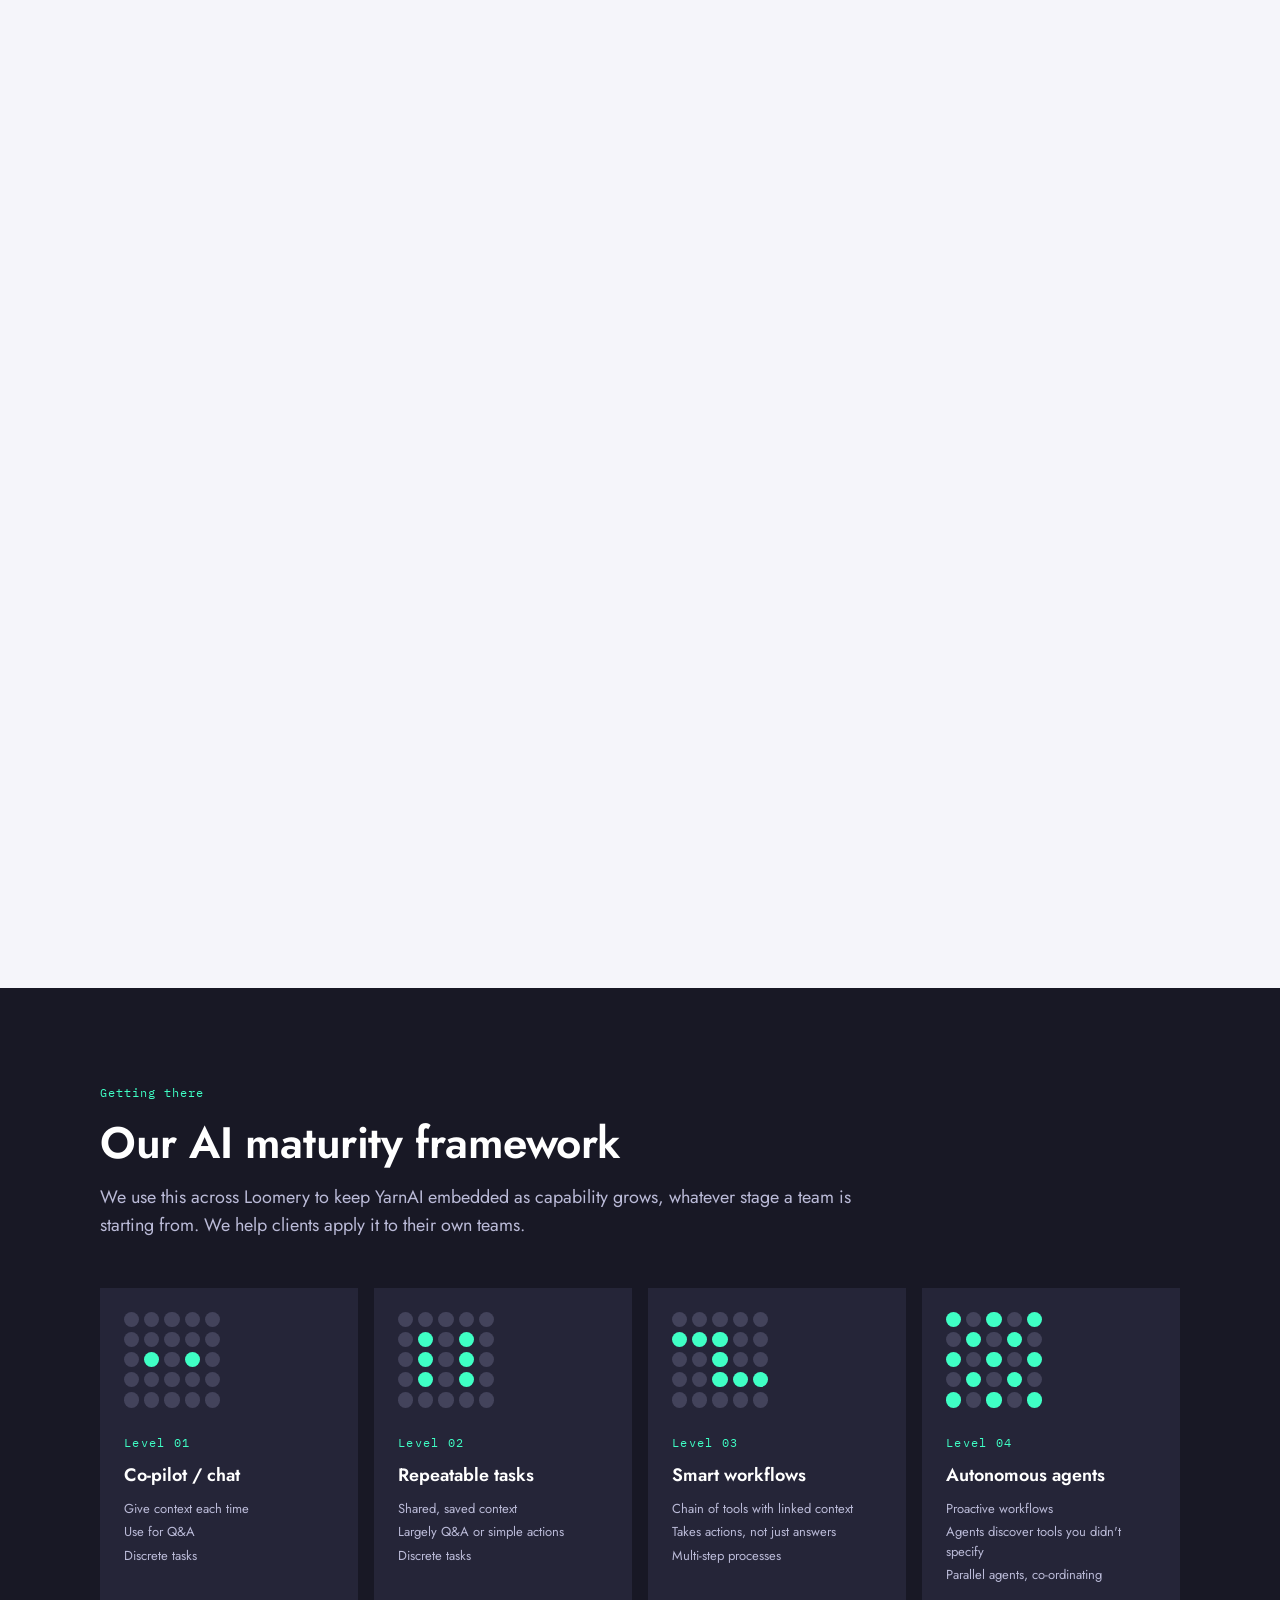
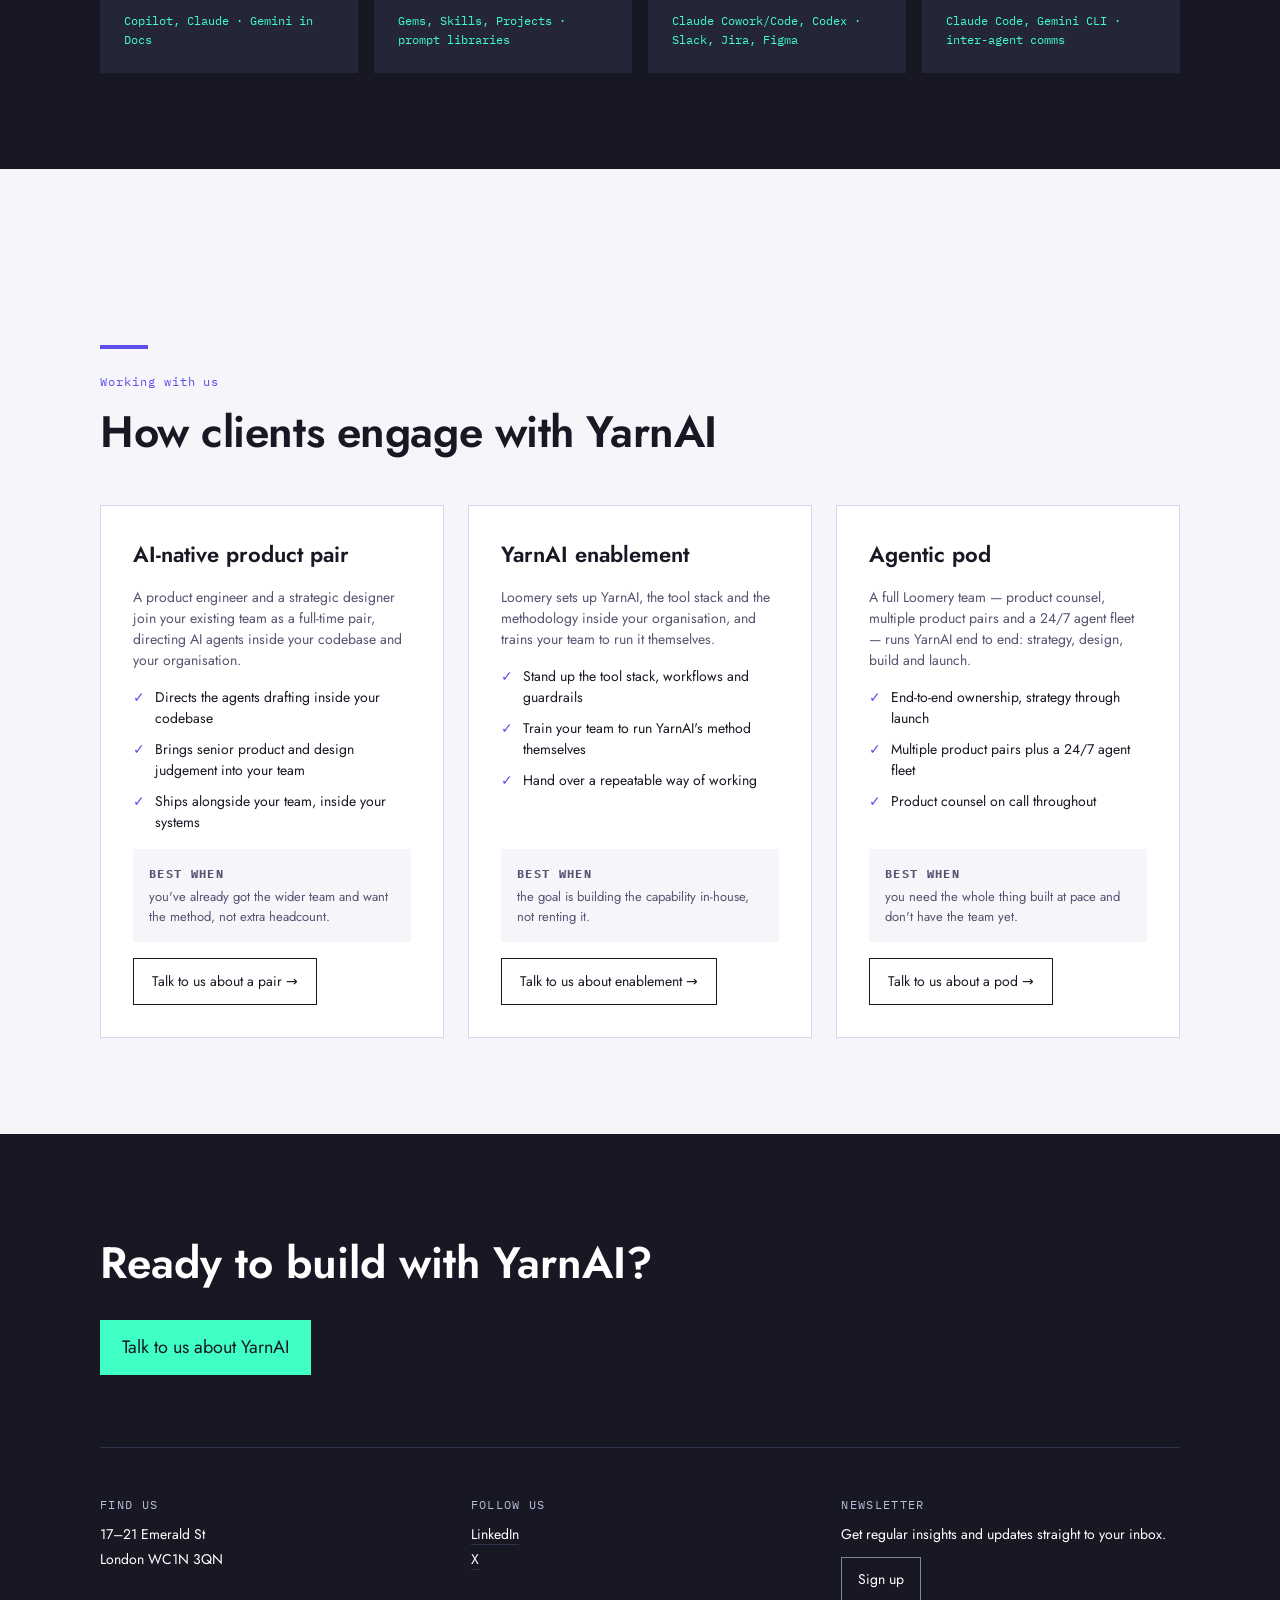
==== commit 52a2c915: "Add Skills as the sixth part of the stack The lead says six parts and only five were countable. The " ====
--- a/index.html
+++ b/index.html
@@ -204,16 +204,21 @@
     </div>
 
     <div class="stack-divider reveal">
-      <span class="stack-divider__label">Alongside the core</span>
+      <span class="stack-divider__label">The rest of the stack</span>
       <span class="stack-divider__rule"></span>
     </div>
-    <div class="stack-pair">
+    <div class="stack-rest">
       <div class="scard reveal">
+        <h3 class="scard__title">Skills</h3>
+        <p class="scard__sub">Packages of instruction &amp; code</p>
+        <p class="scard__desc">A growing library inside Heddle covering discovery standards, delivery fundamentals and engineering patterns, for use by people and agents, ready to adapt to your organisational context.</p>
+      </div>
+      <div class="scard reveal" data-d="1">
         <h3 class="scard__title">Methodology</h3>
         <p class="scard__sub">Every team, every project</p>
         <p class="scard__desc">An owner on every decision, the reasoning shown, and nothing ships unreviewed. Tests and CI gate every agent branch before it earns more autonomy.</p>
       </div>
-      <div class="scard reveal" data-d="1">
+      <div class="scard reveal" data-d="2">
         <h3 class="scard__title">Accelerators</h3>
         <p class="scard__sub">Standalone, used on any project</p>
         <p class="scard__desc">Prompt libraries, architecture scaffolds, test templates and decision frameworks, so no project starts from a blank page.</p>
--- a/styles.css
+++ b/styles.css
@@ -323,7 +323,8 @@
 .stack-divider { margin: var(--s-7) 0 var(--s-4); display: flex; align-items: center; gap: var(--s-3); }
 .stack-divider__label { font-family: var(--font-mono); font-size: 18px; letter-spacing: 0.02em; color: var(--text-secondary); white-space: nowrap; }
 .stack-divider__rule { height: 1px; background: var(--border-subtle); flex: 1; }
-.stack-pair { display: grid; grid-template-columns: 1fr 1fr; gap: var(--s-4); }
+.stack-rest { display: grid; grid-template-columns: repeat(3, 1fr); gap: var(--s-4); }
+@media (max-width: 1100px) { .stack-rest { grid-template-columns: 1fr 1fr; } }
 .scard { background: var(--surface-page); border: 1px solid var(--border-subtle); padding: var(--s-5); }
 .scard__title { font-size: var(--type-card); font-weight: 600; margin: 0 0 4px; }
 .scard__sub { font-size: 13px; color: var(--text-secondary); margin: 0 0 var(--s-3); }
@@ -440,7 +441,7 @@
   :root { --gutter: 24px; --type-display: 38px; --type-section: 30px; }
   .section { padding: var(--s-7) var(--gutter); }
   .section--ranked { padding-top: var(--s-7); }
-  .stack-grid, .cases, .outputs, .levels, .options, .creds, .gap-cols, .stats, .stack-pair, .footer__inner { grid-template-columns: 1fr; }
+  .stack-grid, .cases, .outputs, .levels, .options, .creds, .gap-cols, .stats, .stack-rest, .footer__inner { grid-template-columns: 1fr; }
   .hero { padding: 72px var(--gutter) 88px; }
 }
 
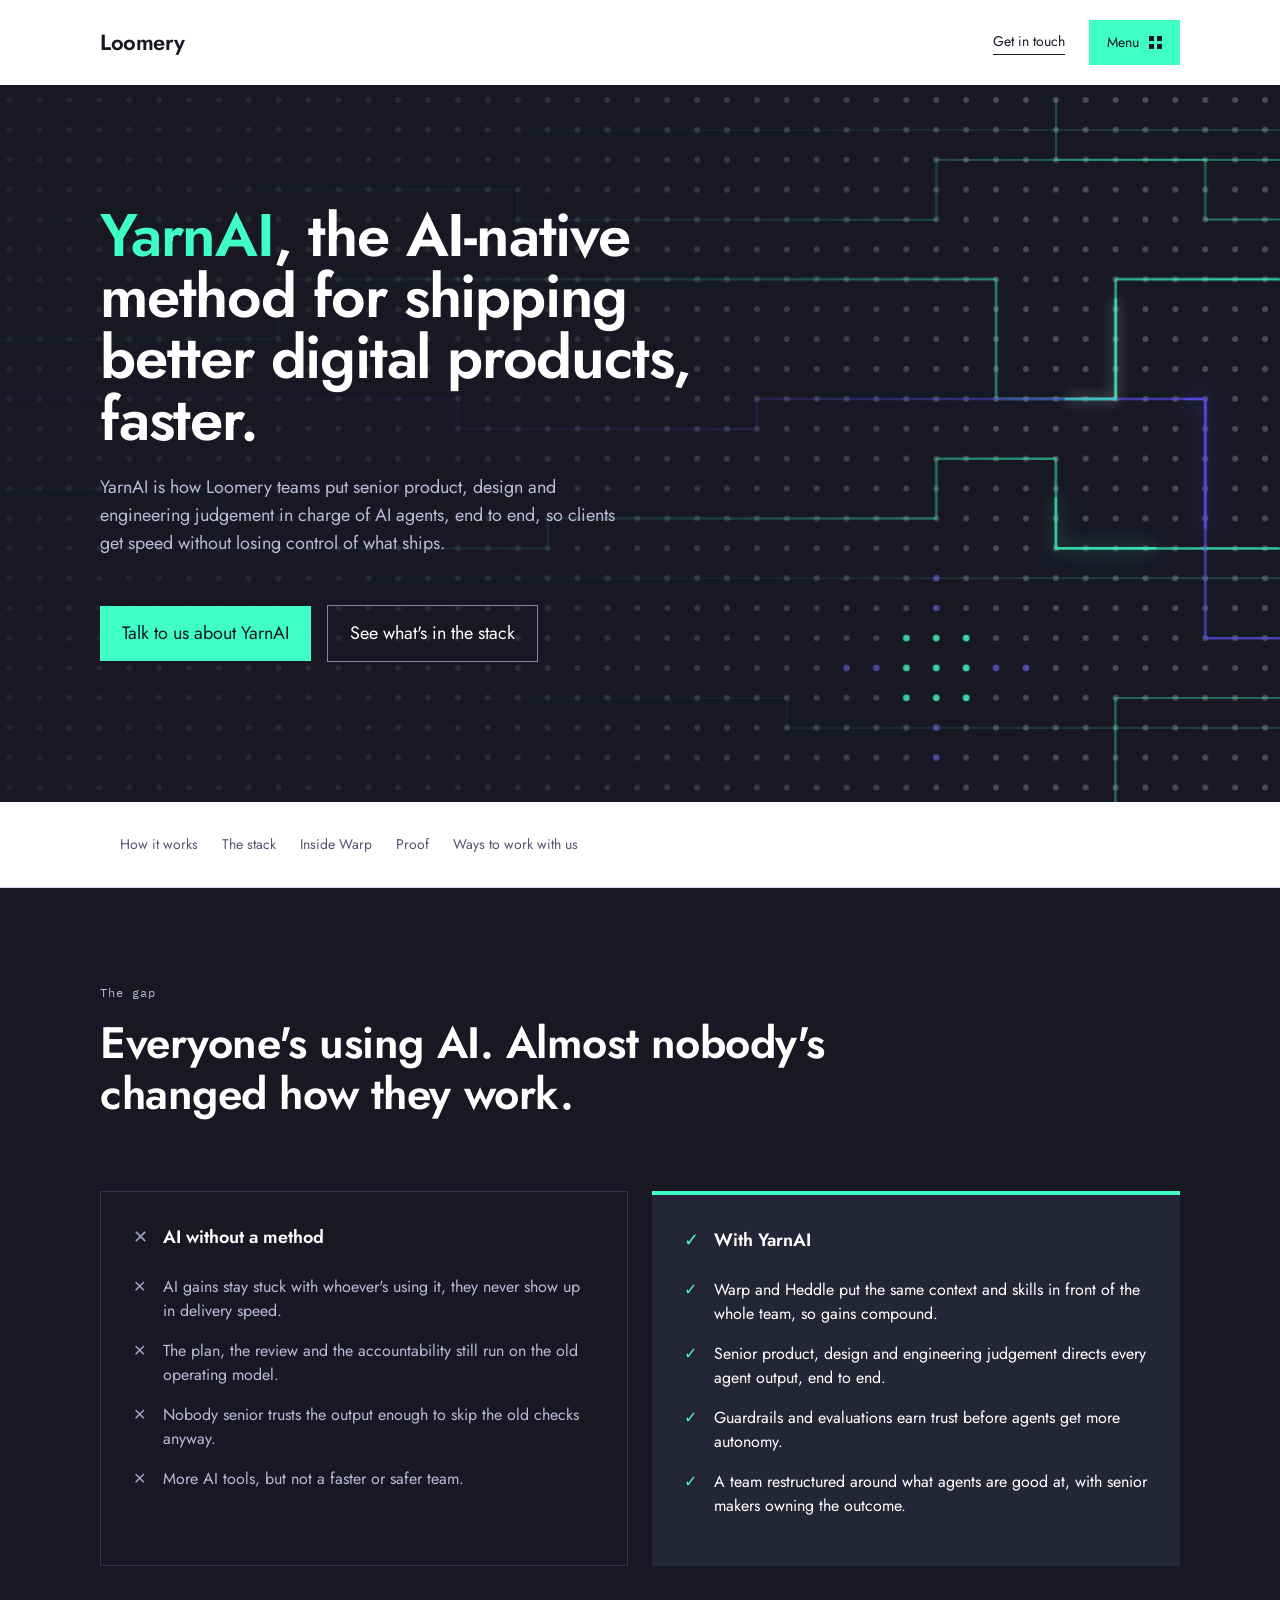
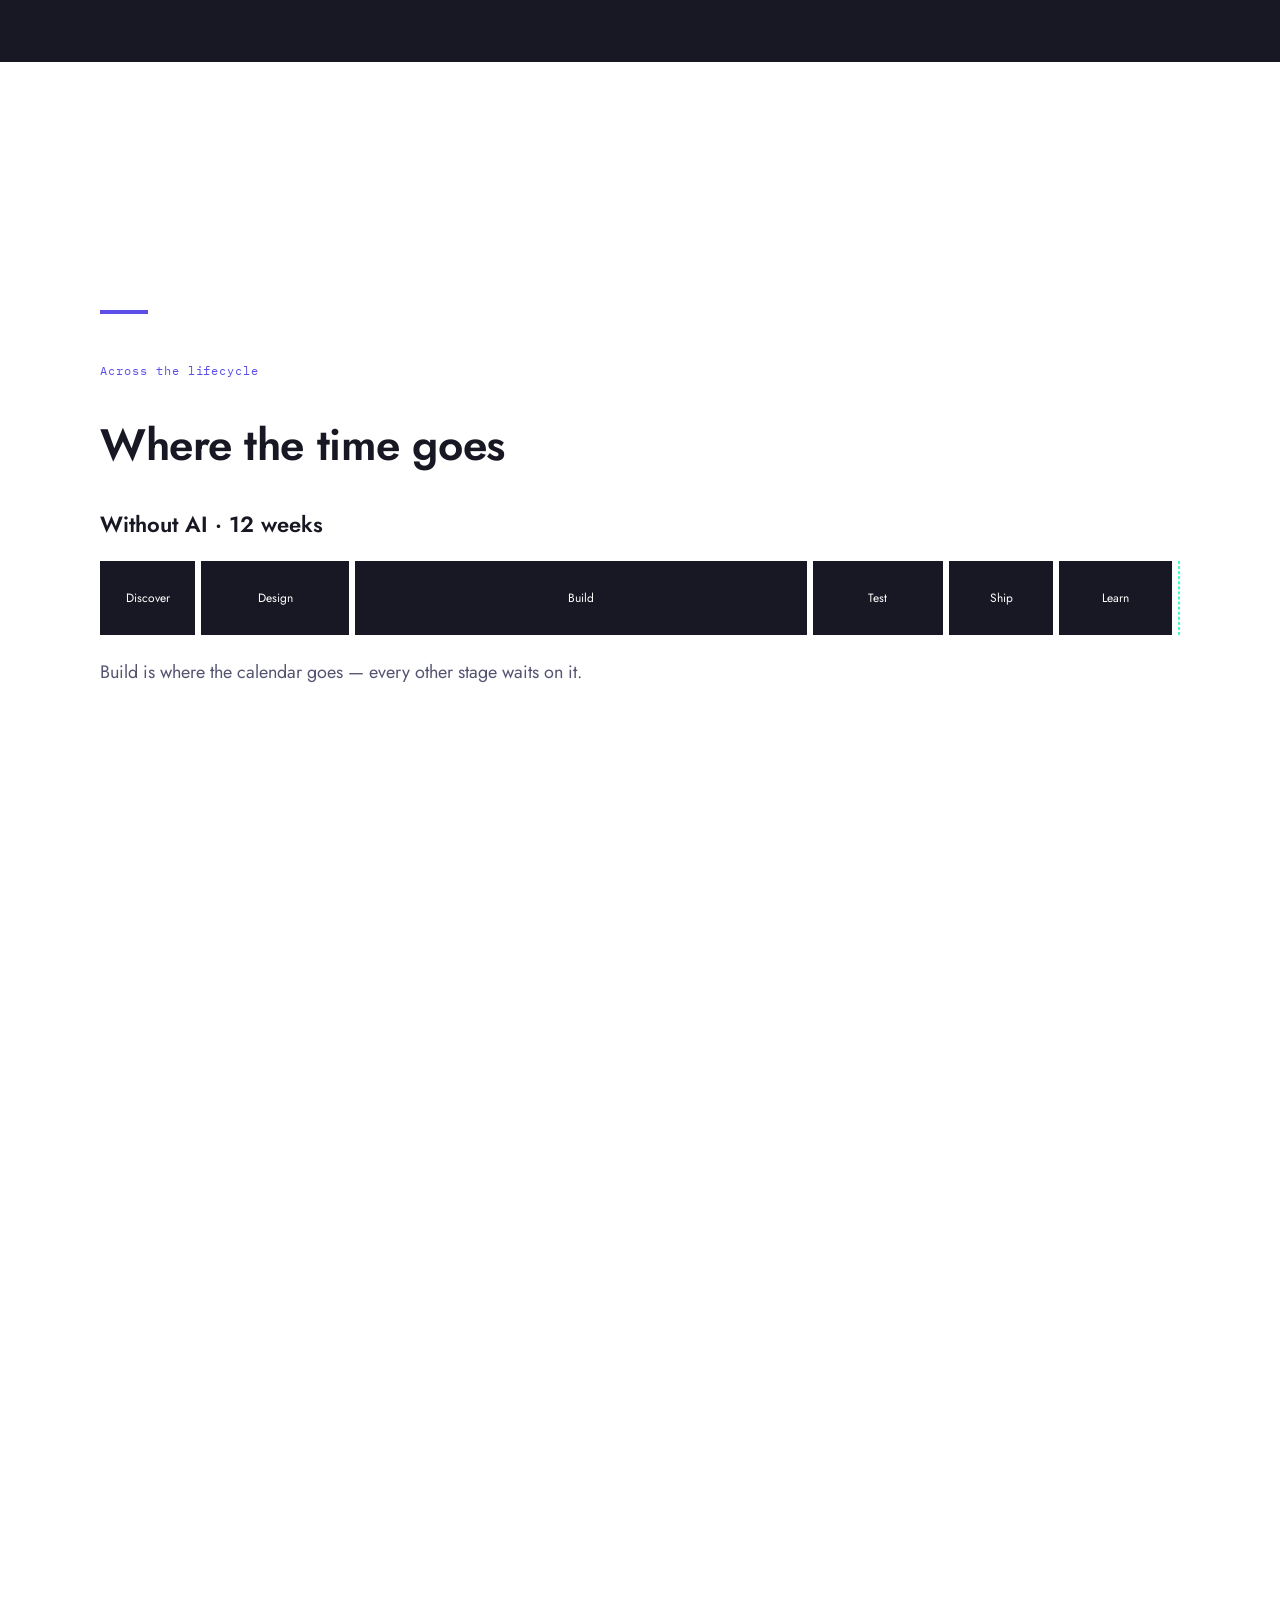
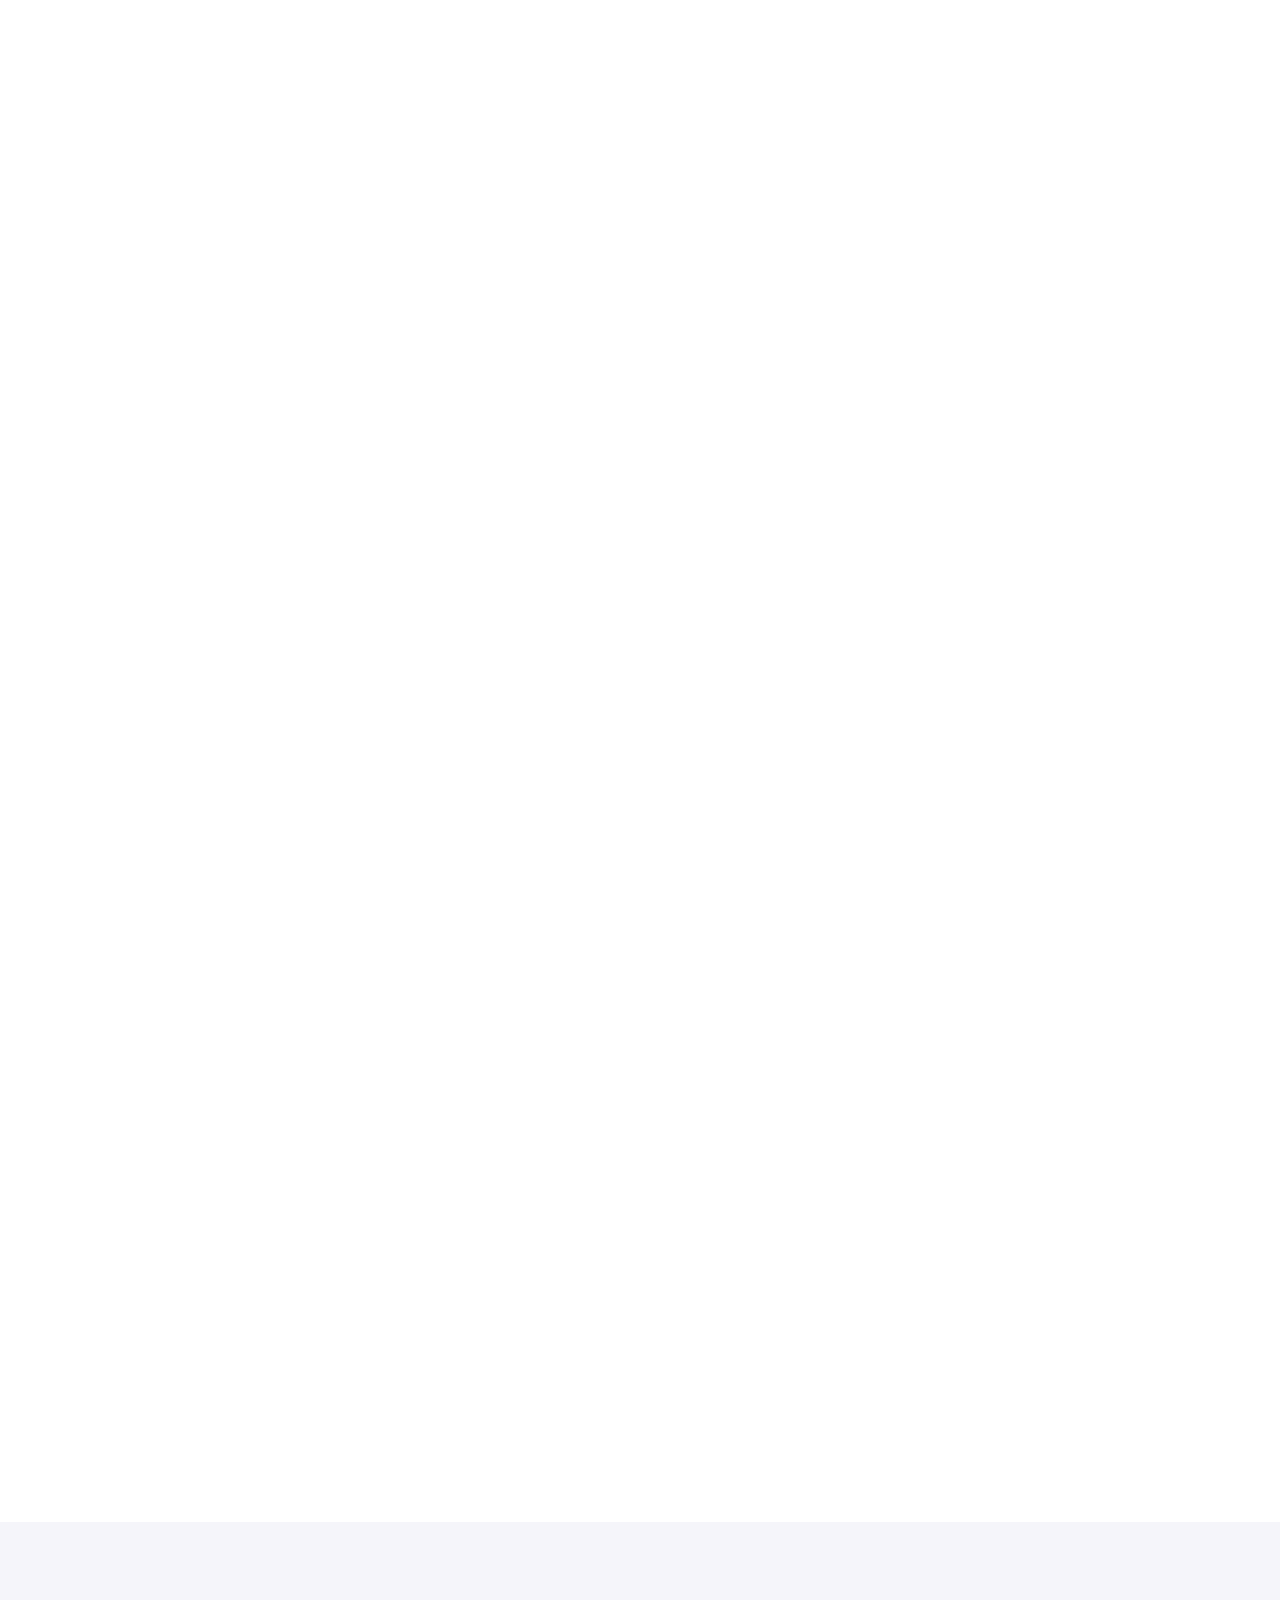
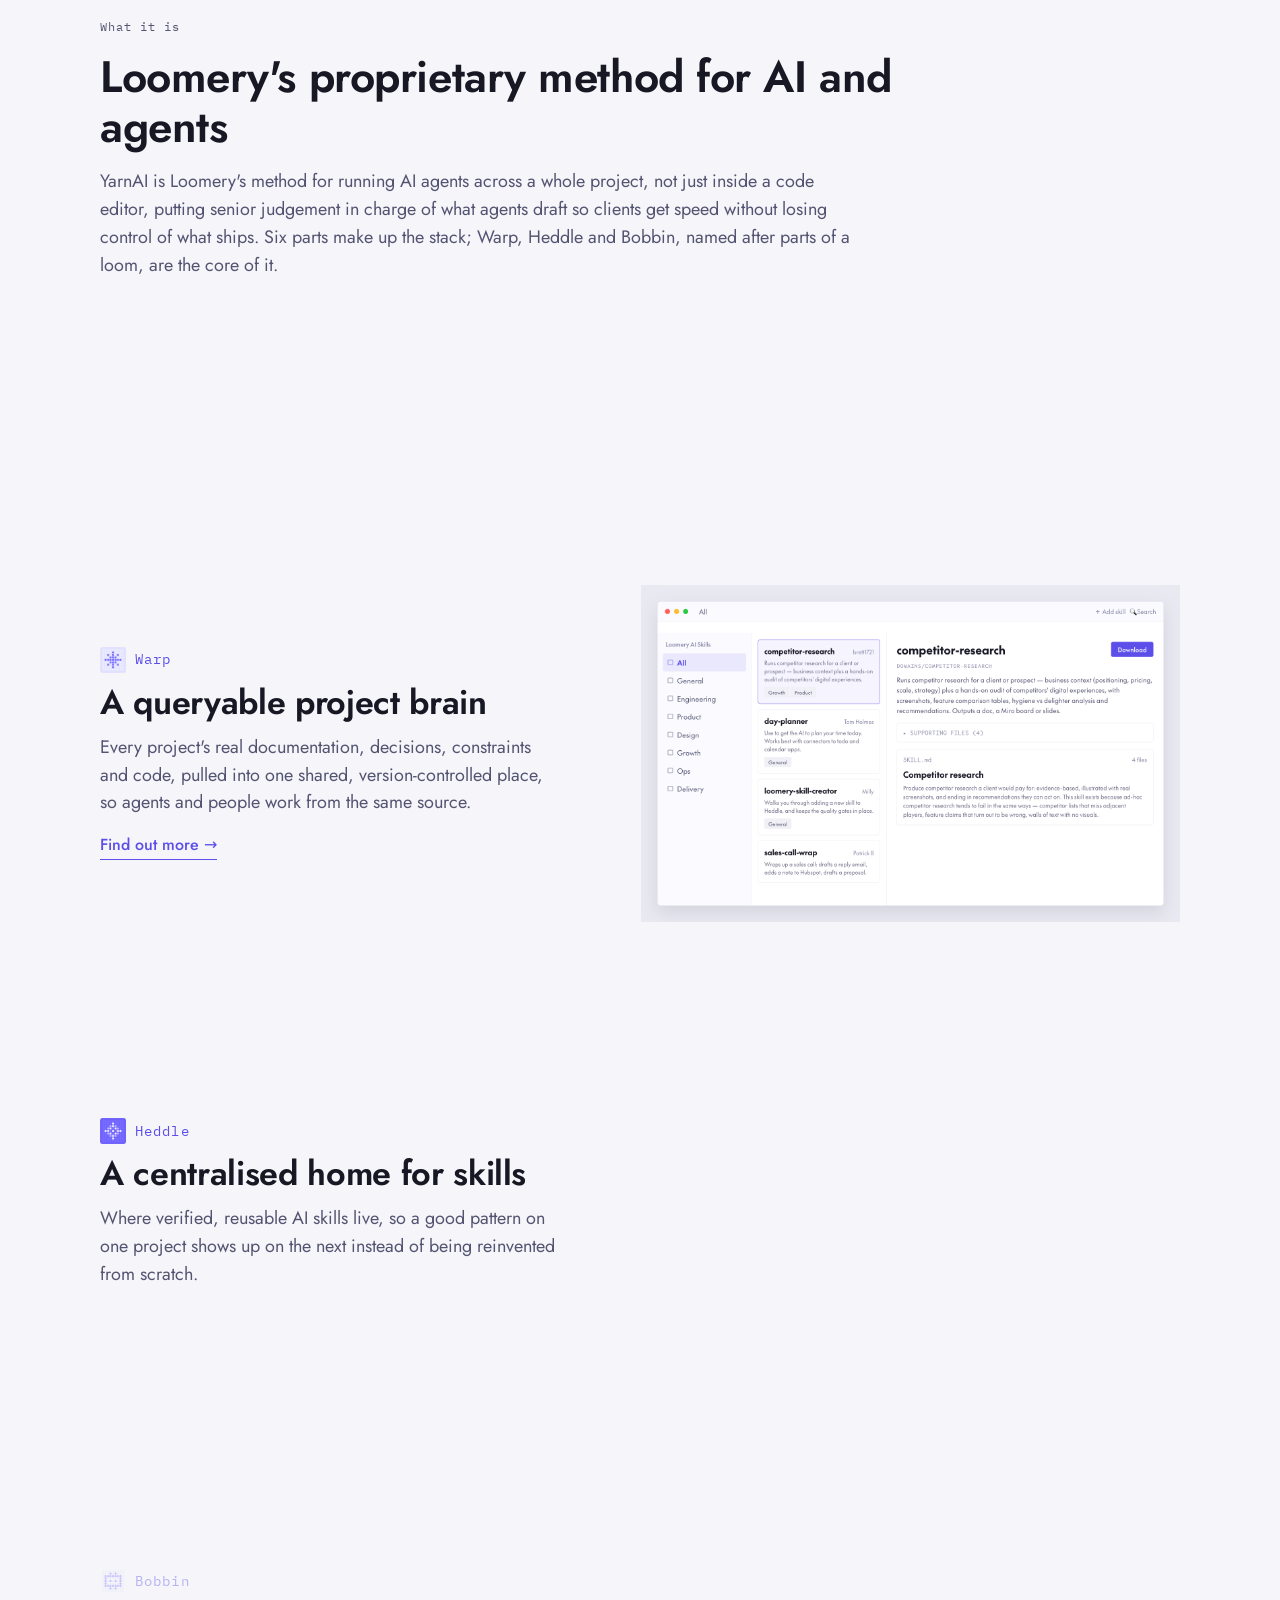
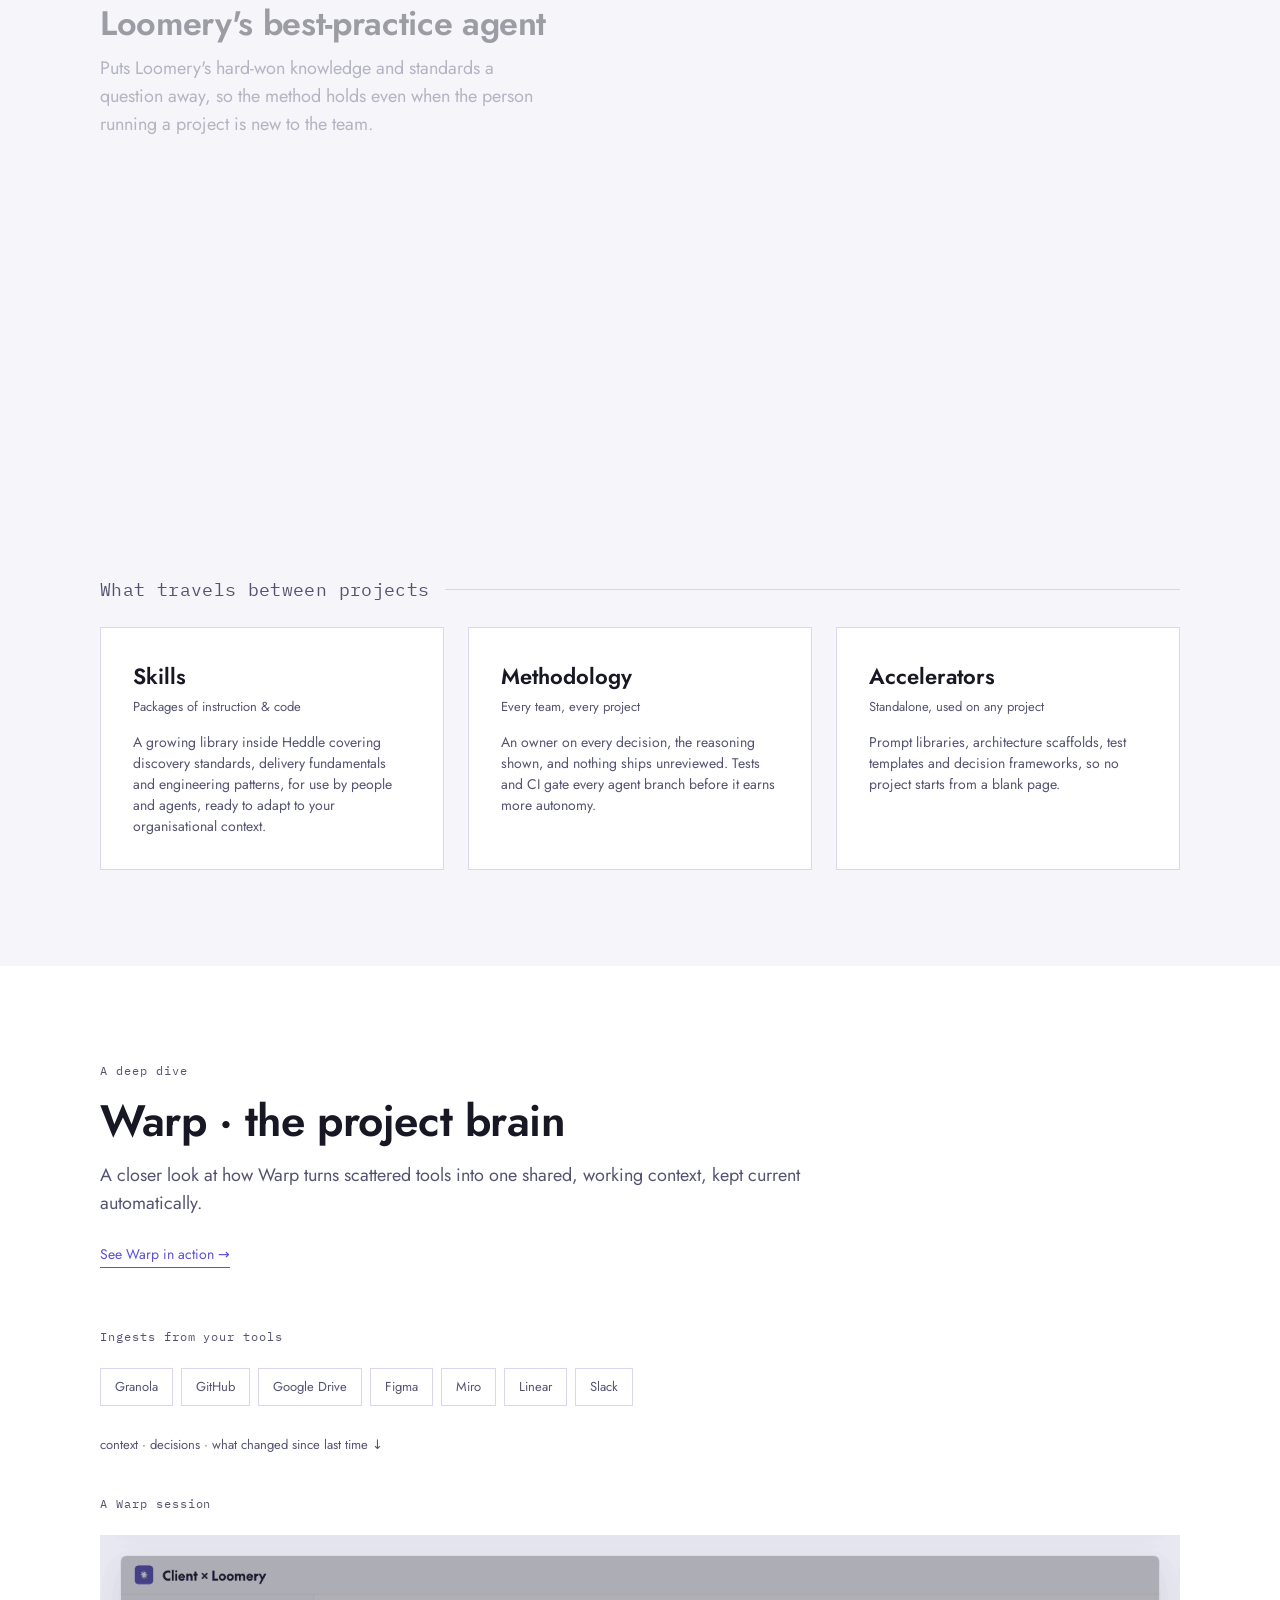
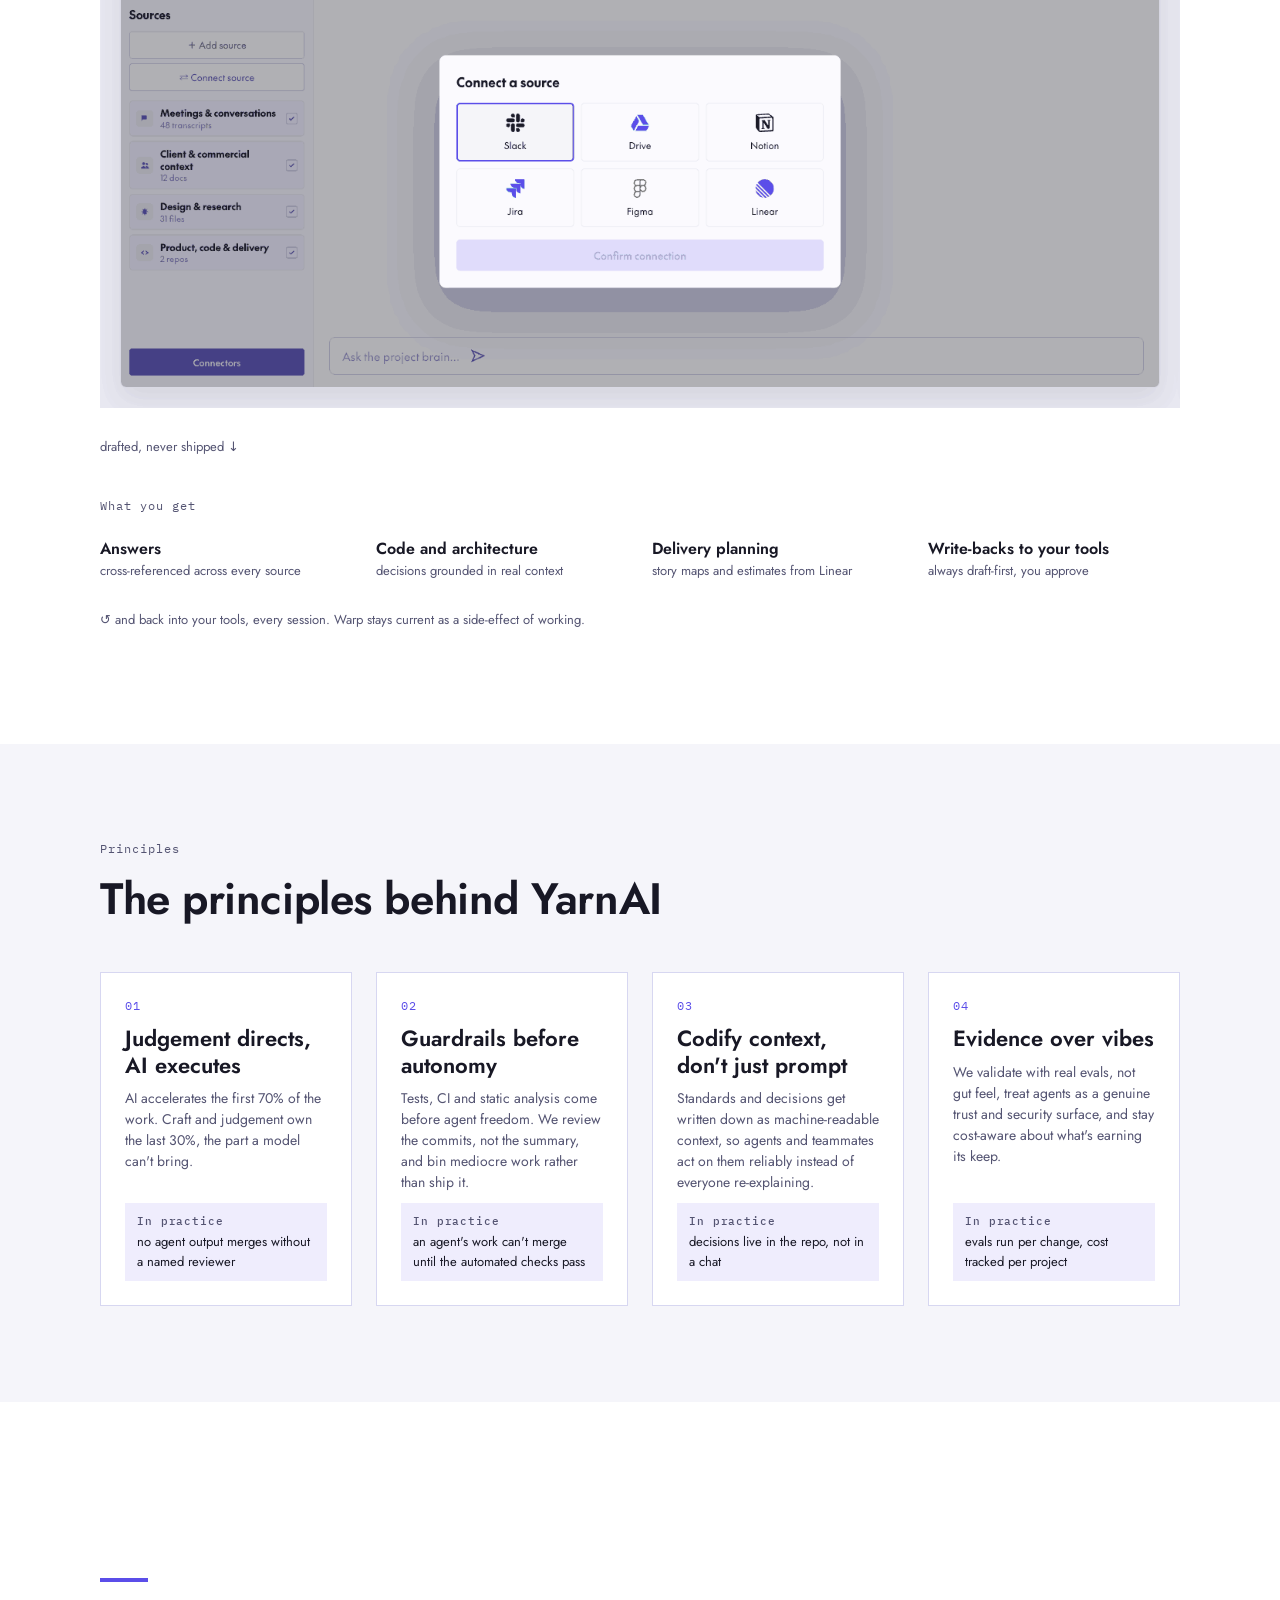
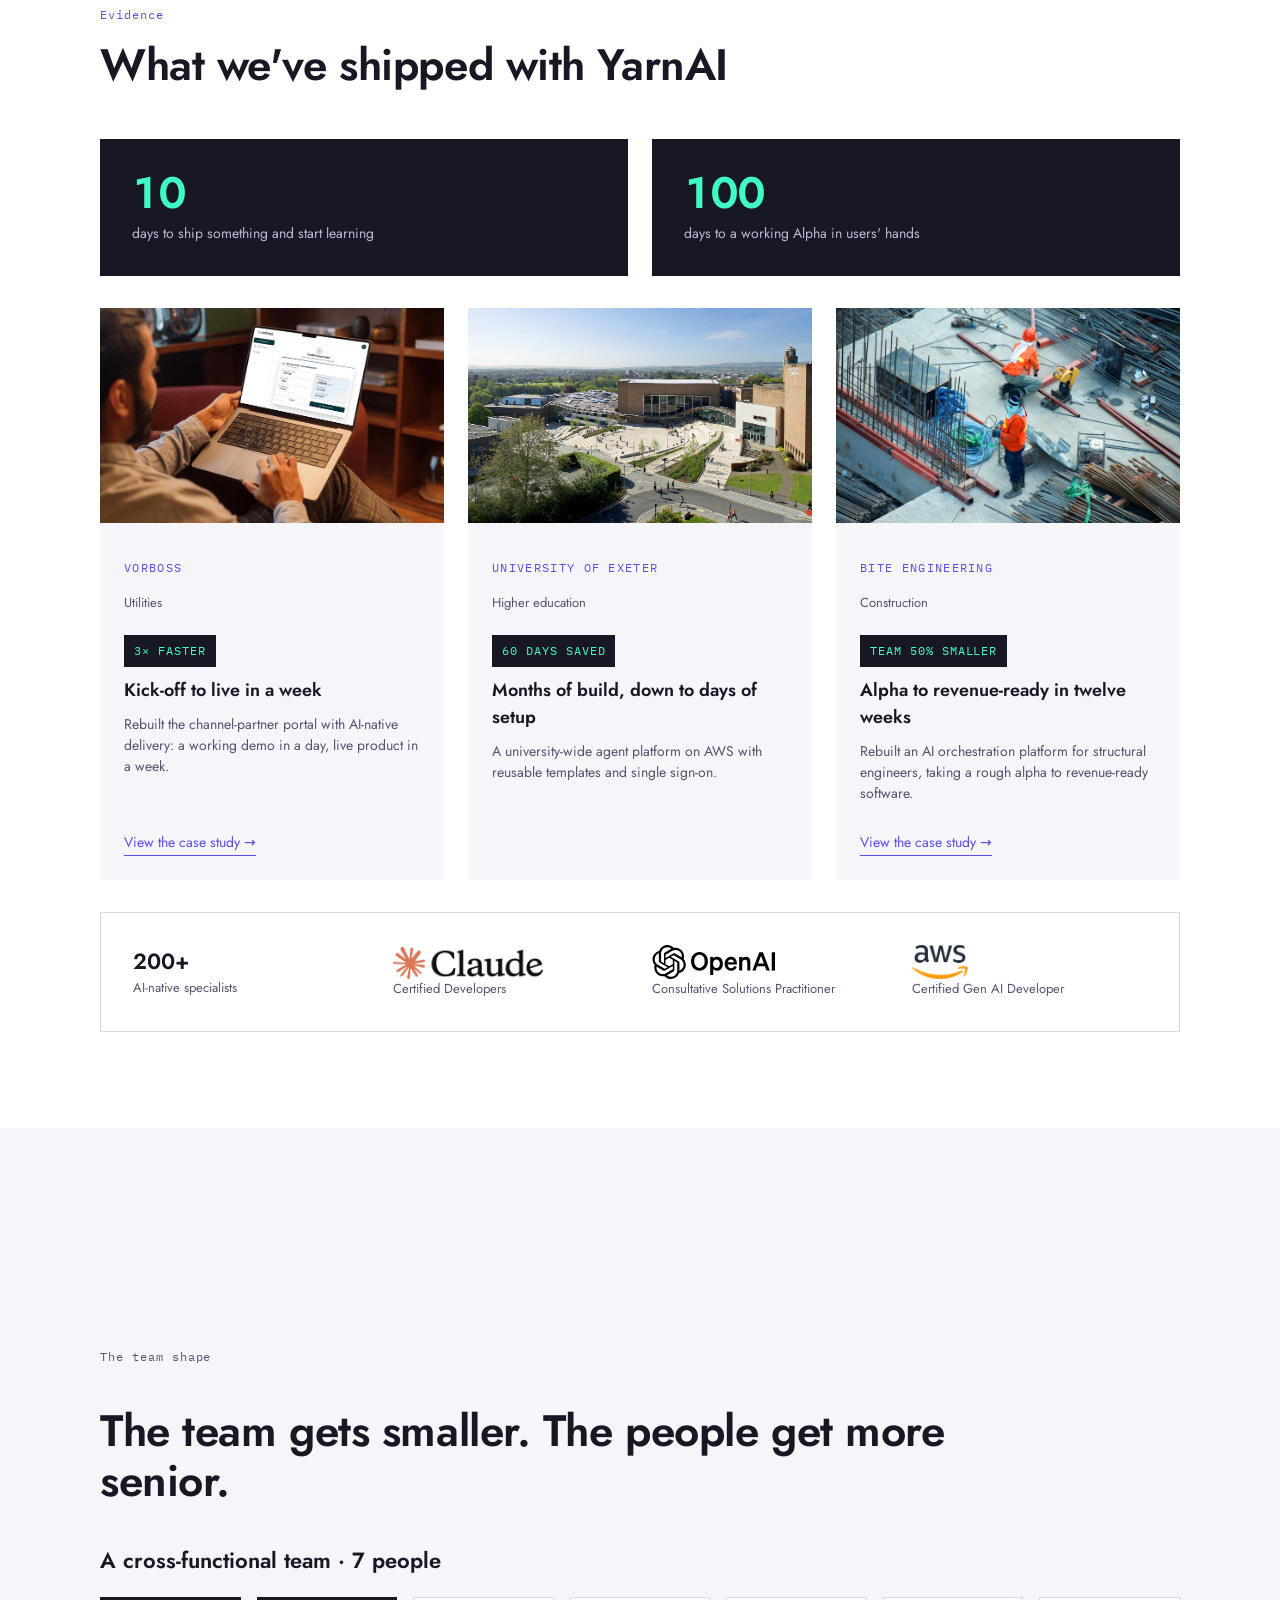
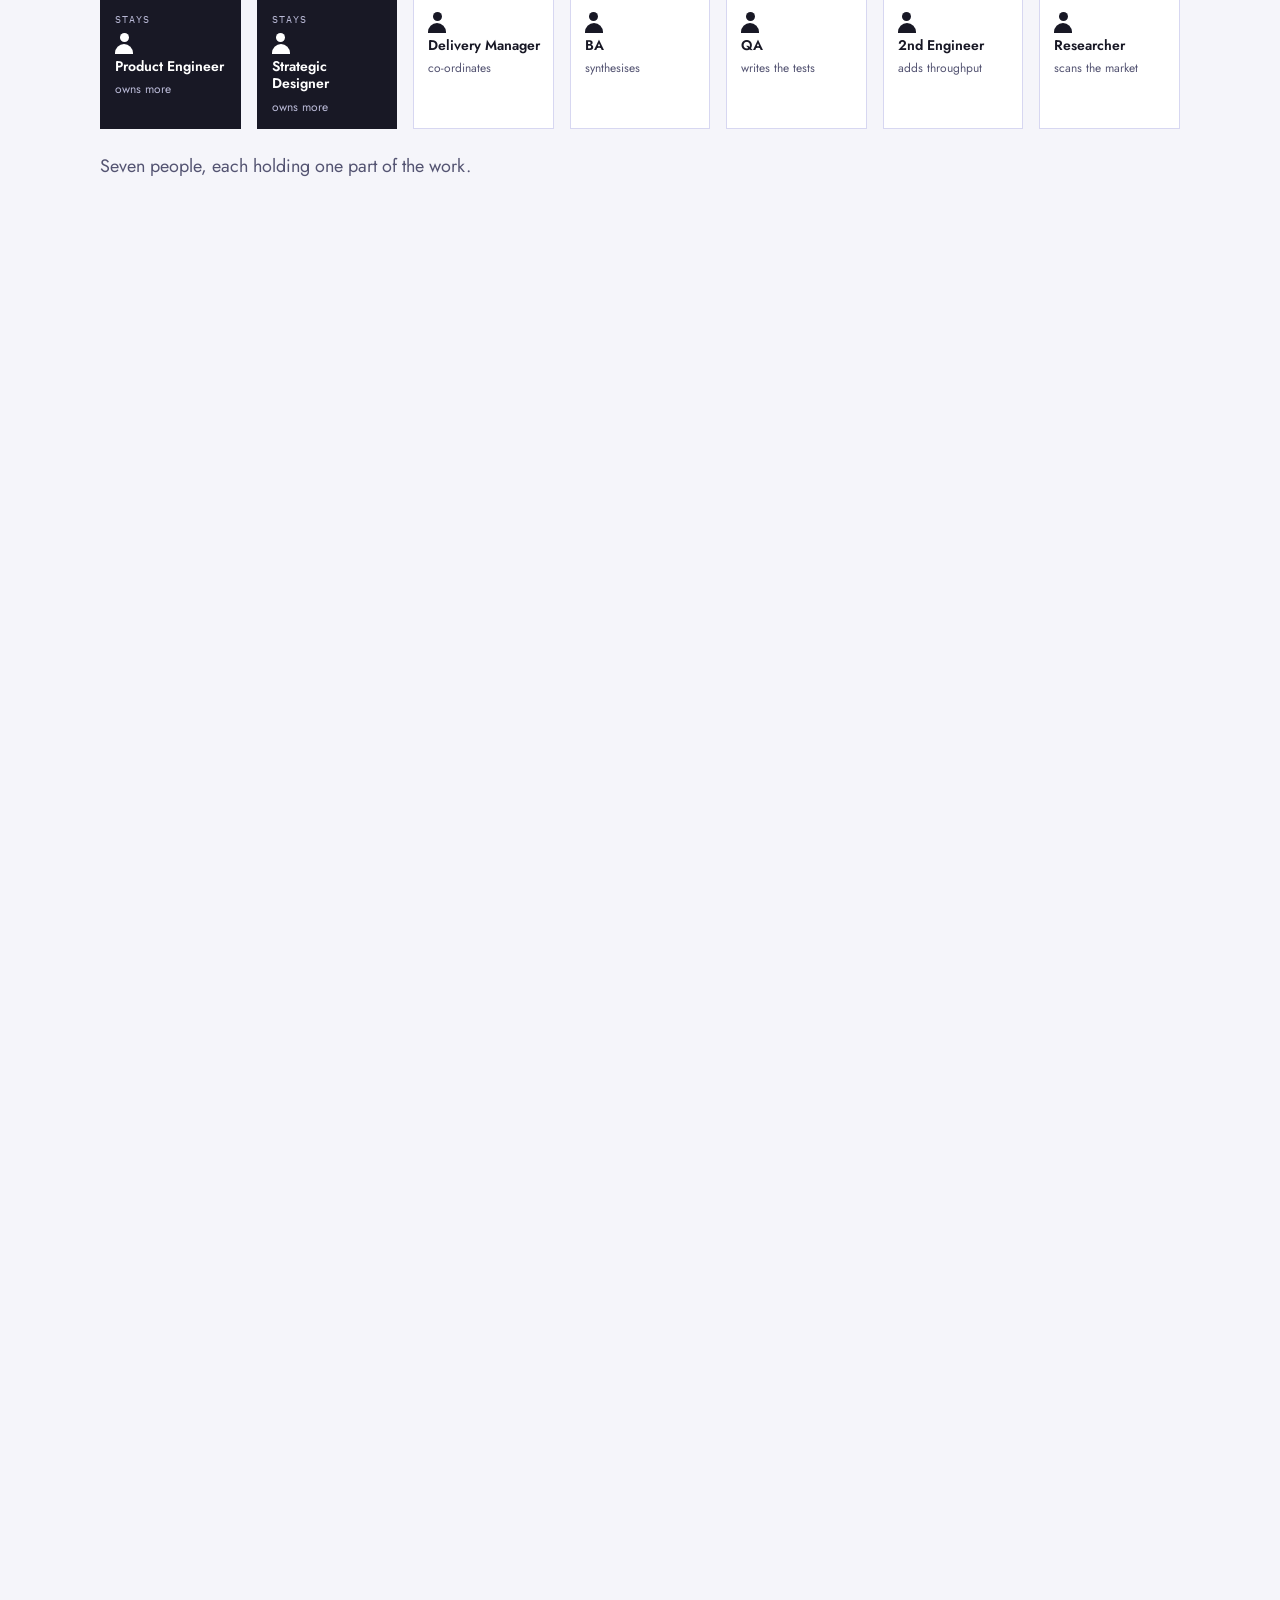
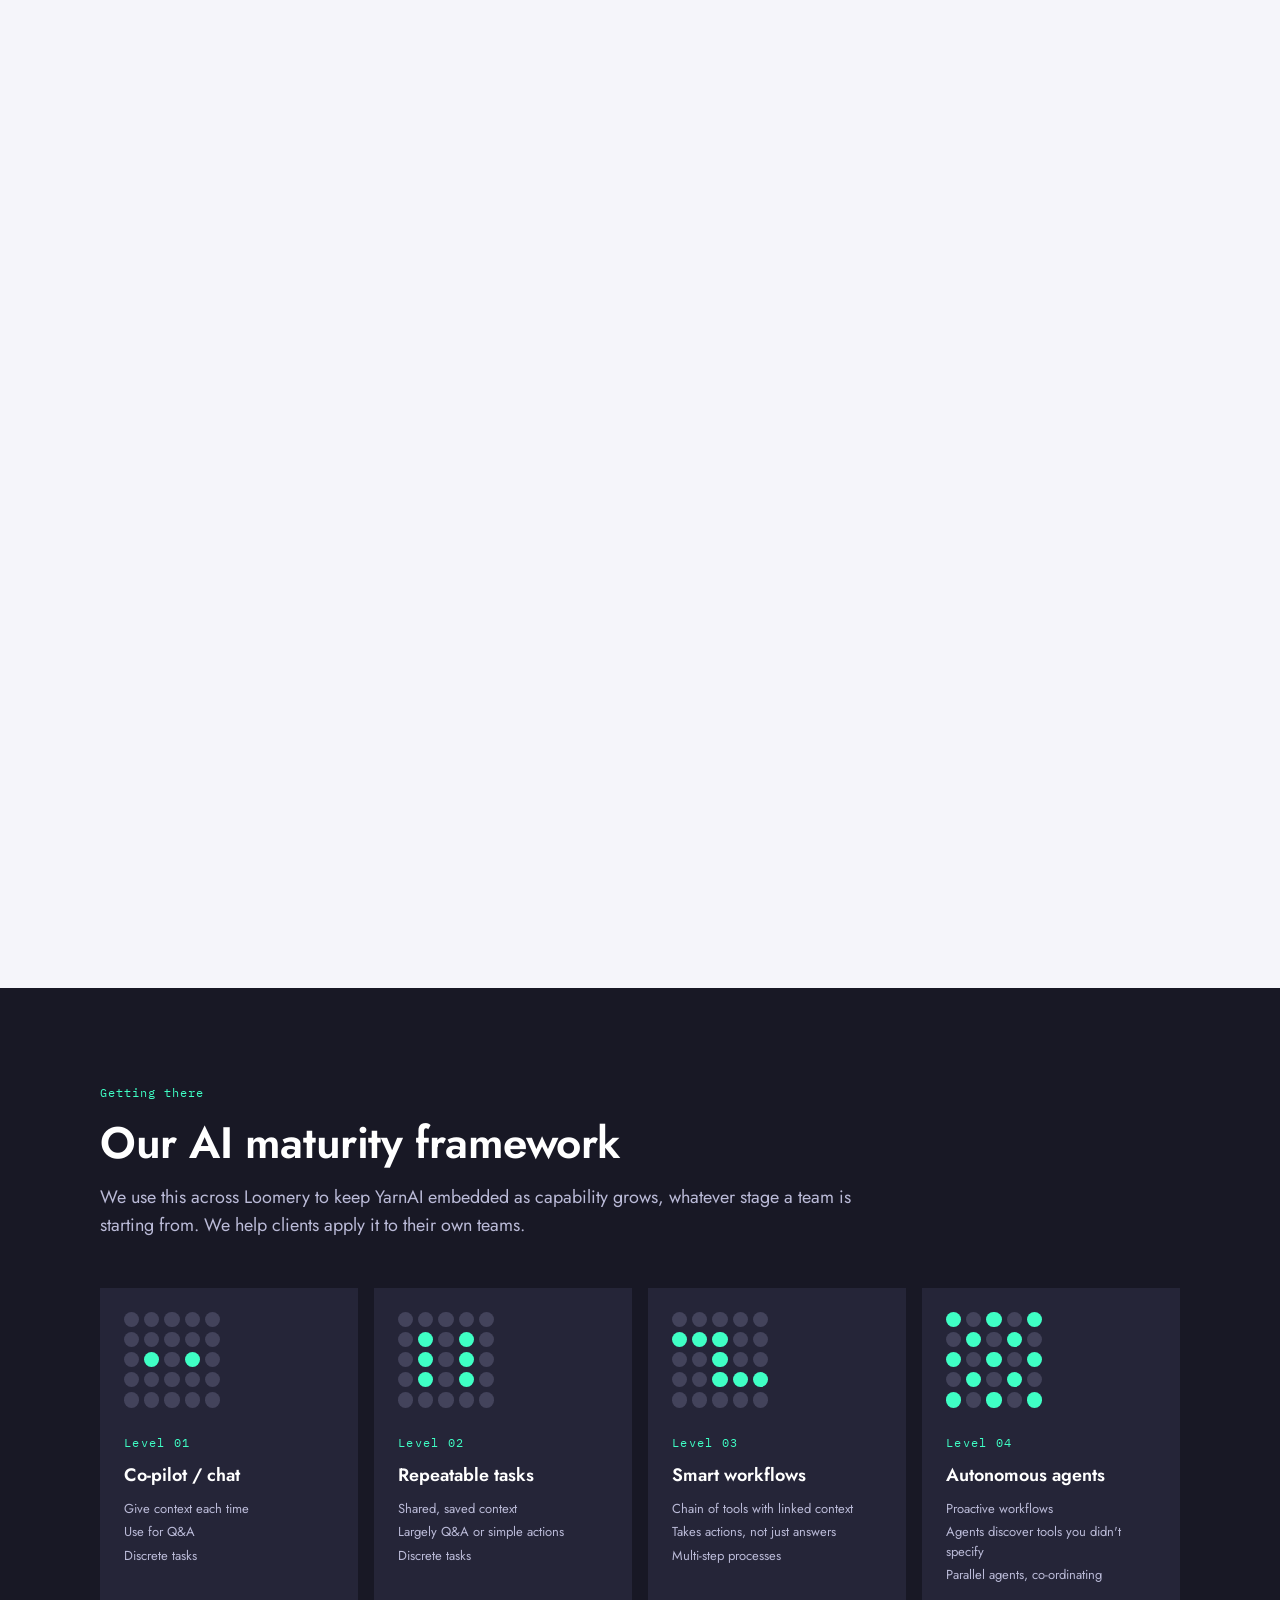
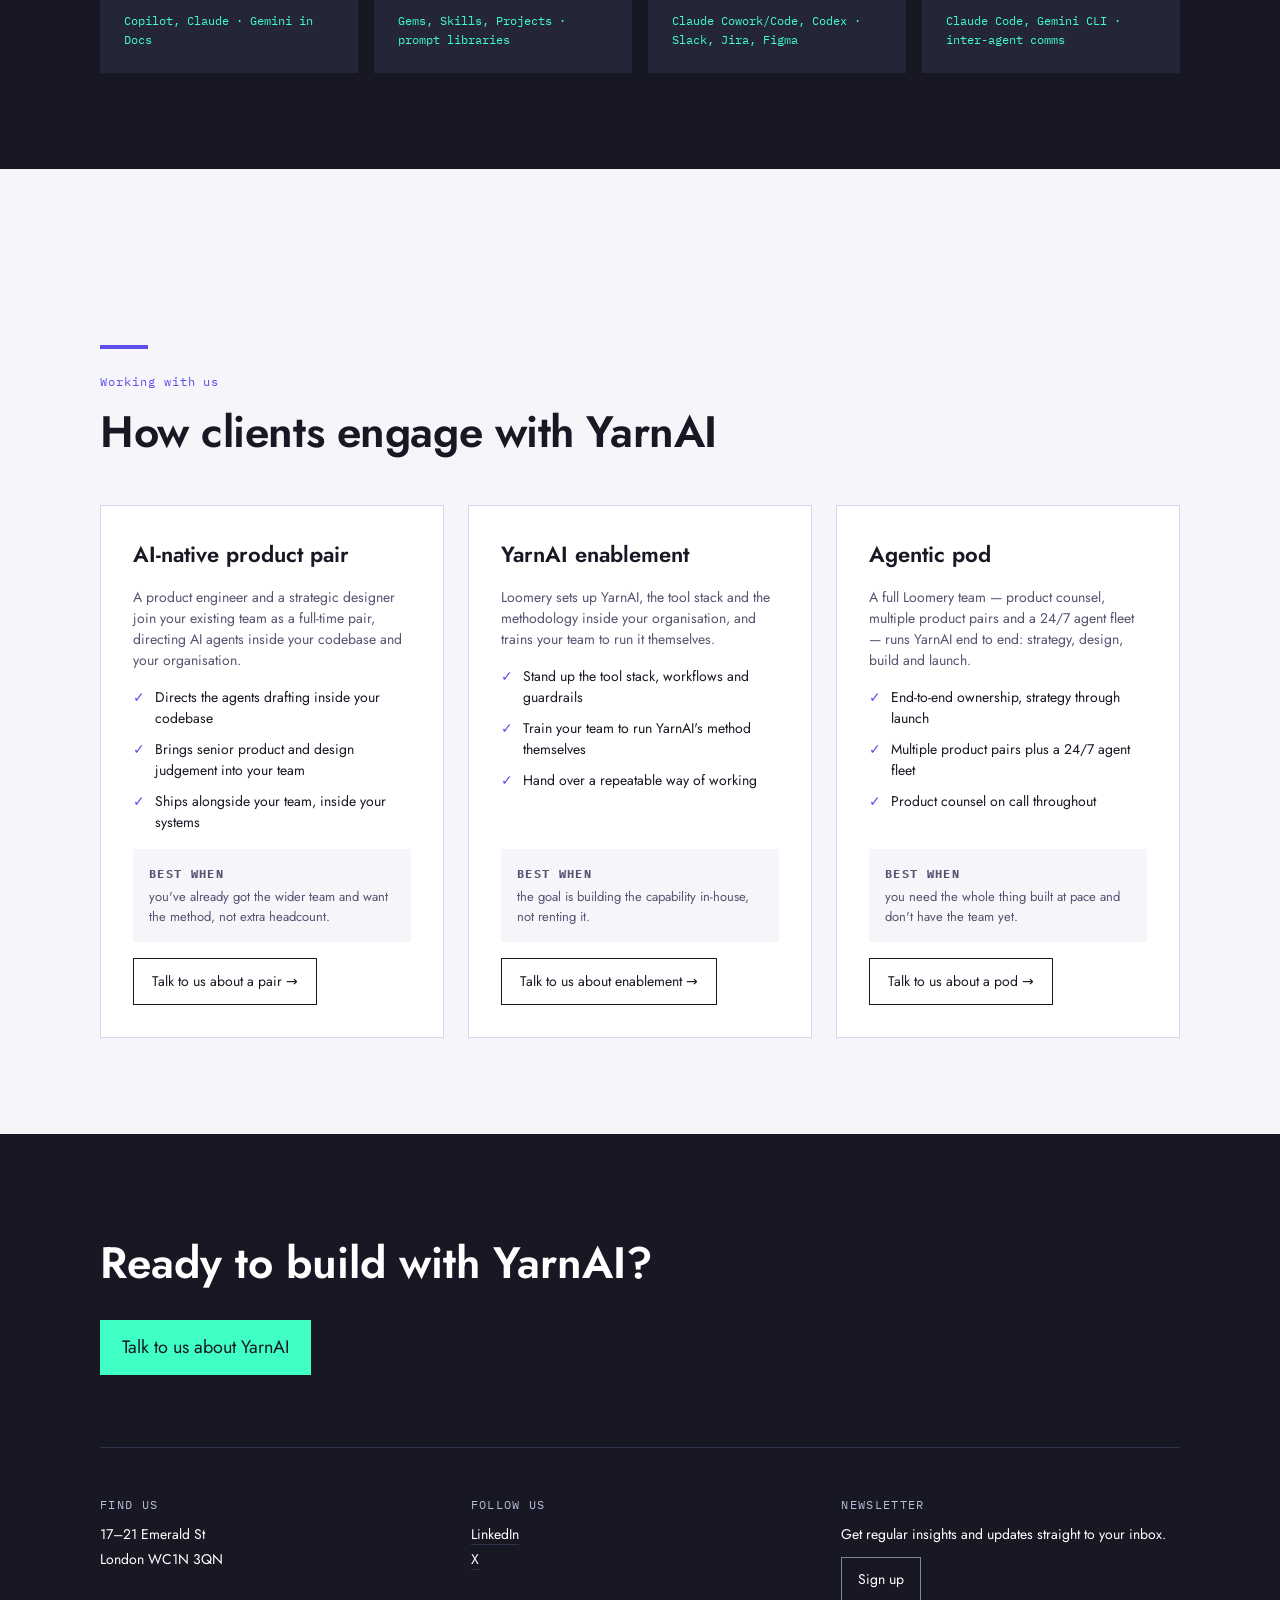
==== commit 864158ca: "Rename the stack band to "What travels between projects" "The rest of the stack" only said where you" ====
--- a/index.html
+++ b/index.html
@@ -204,7 +204,7 @@
     </div>
 
     <div class="stack-divider reveal">
-      <span class="stack-divider__label">The rest of the stack</span>
+      <span class="stack-divider__label">What travels between projects</span>
       <span class="stack-divider__rule"></span>
     </div>
     <div class="stack-rest">
--- a/styles.css
+++ b/styles.css
@@ -285,7 +285,7 @@
    step, each setting opacity on the three panes.
    ============================================================ */
 .pscroll { display: grid; grid-template-columns: 1fr 1.15fr; gap: var(--s-7); margin-top: var(--s-4); align-items: stretch; }
-.pscroll__steps { display: flex; flex-direction: column; padding: 25vh 0 25vh; }
+.pscroll__steps { display: flex; flex-direction: column; padding: 25vh 0; }
 .pstep { min-height: 50vh; justify-content: center; padding: var(--s-6) 0; display: flex; flex-direction: column; gap: 10px; max-width: 460px;
   opacity: 0.4; transition: opacity var(--dur-base) var(--ease-out); }
 .pscroll[data-product="warp"]   .pstep[data-product="warp"],
@@ -325,6 +325,7 @@
 .stack-divider__rule { height: 1px; background: var(--border-subtle); flex: 1; }
 .stack-rest { display: grid; grid-template-columns: repeat(3, 1fr); gap: var(--s-4); }
 @media (max-width: 1100px) { .stack-rest { grid-template-columns: 1fr 1fr; } }
+@media (max-width: 820px) { .stack-divider { flex-wrap: wrap; gap: var(--s-2); } .stack-divider__rule { flex: 1 0 100%; } }
 .scard { background: var(--surface-page); border: 1px solid var(--border-subtle); padding: var(--s-5); }
 .scard__title { font-size: var(--type-card); font-weight: 600; margin: 0 0 4px; }
 .scard__sub { font-size: 13px; color: var(--text-secondary); margin: 0 0 var(--s-3); }
